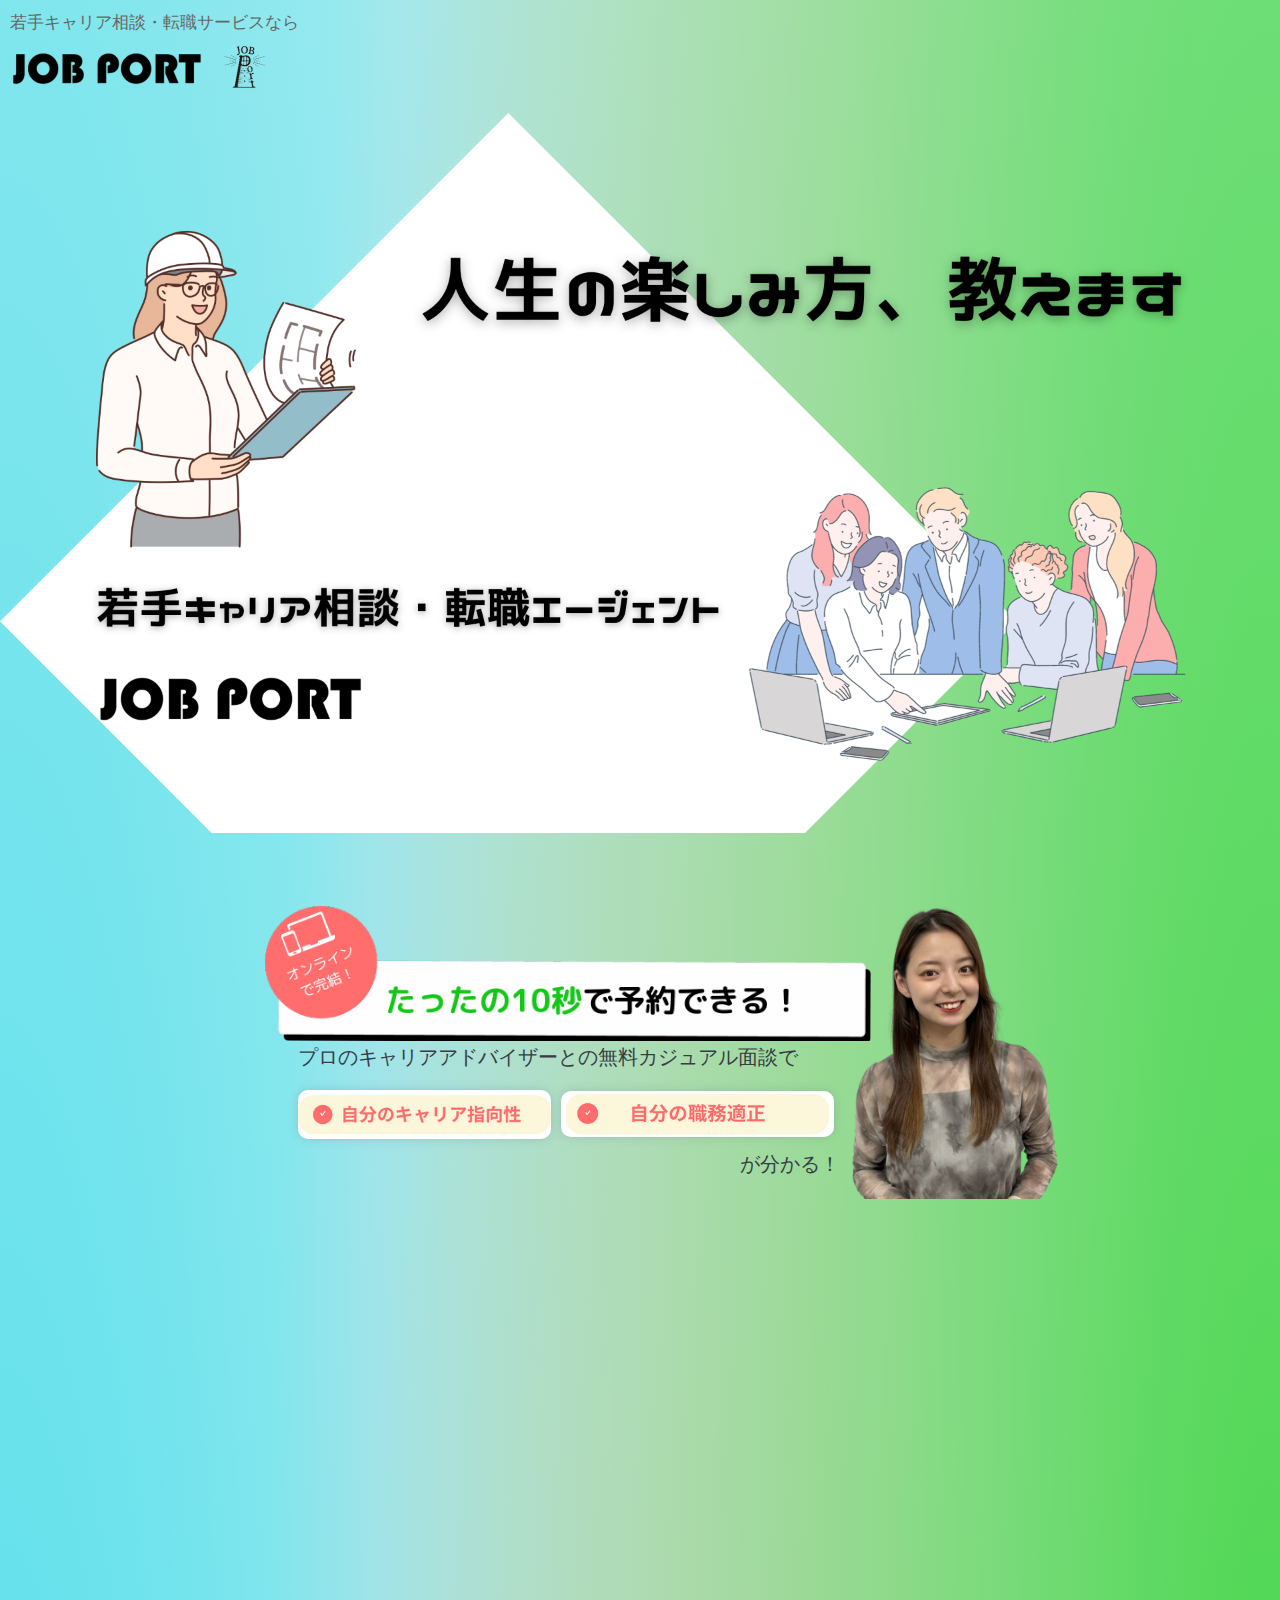
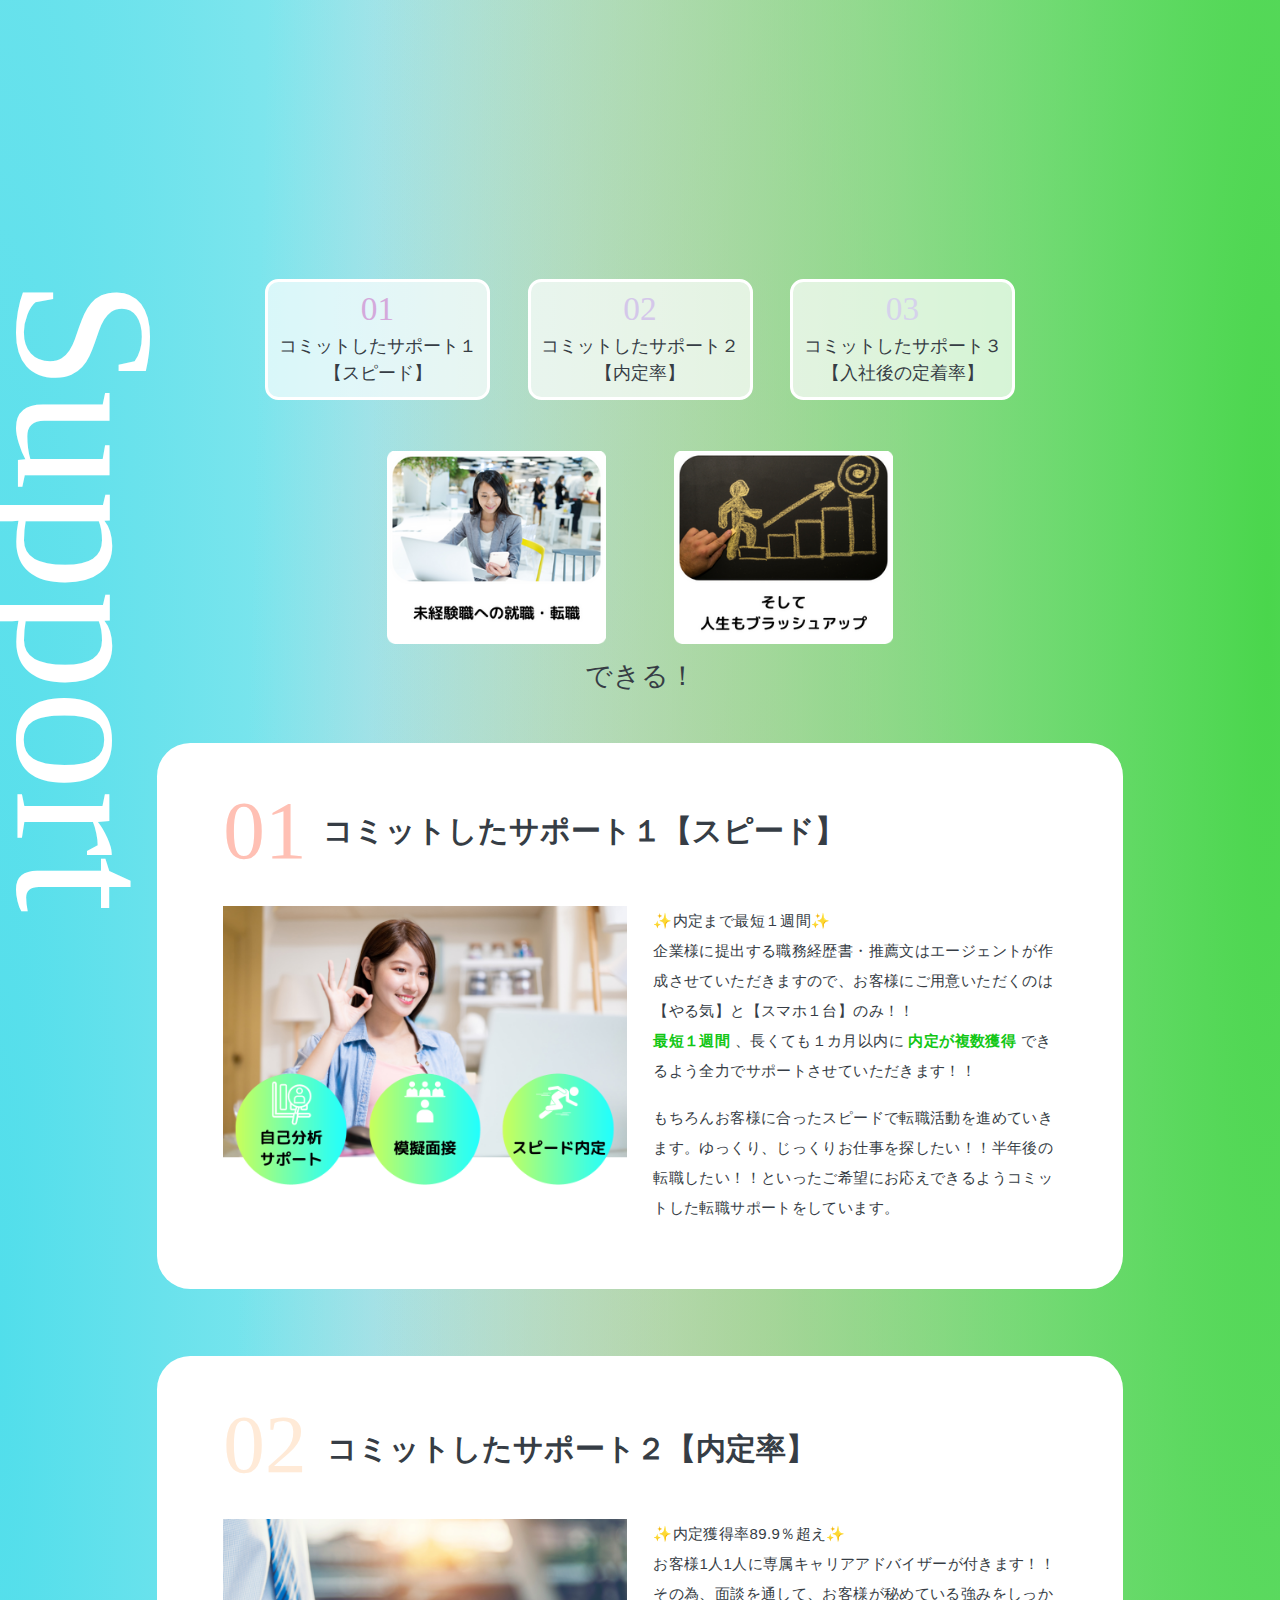
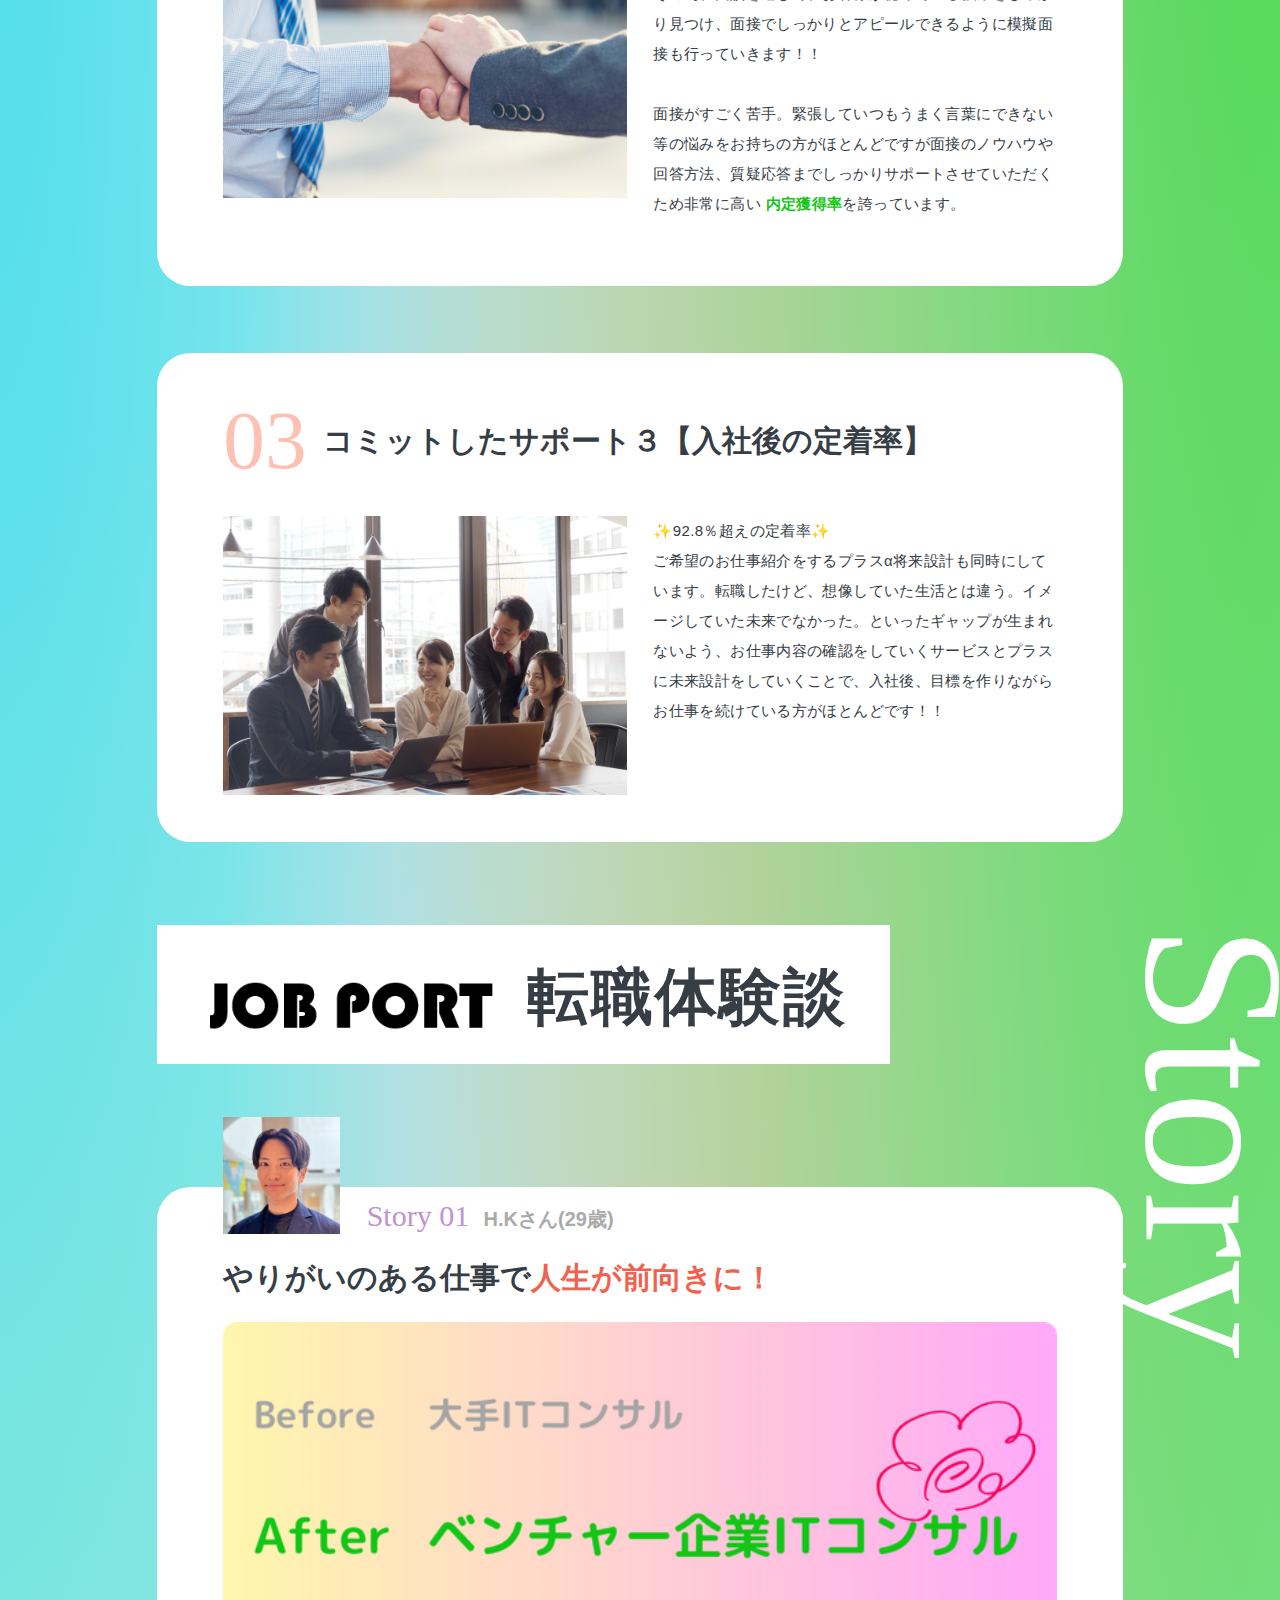
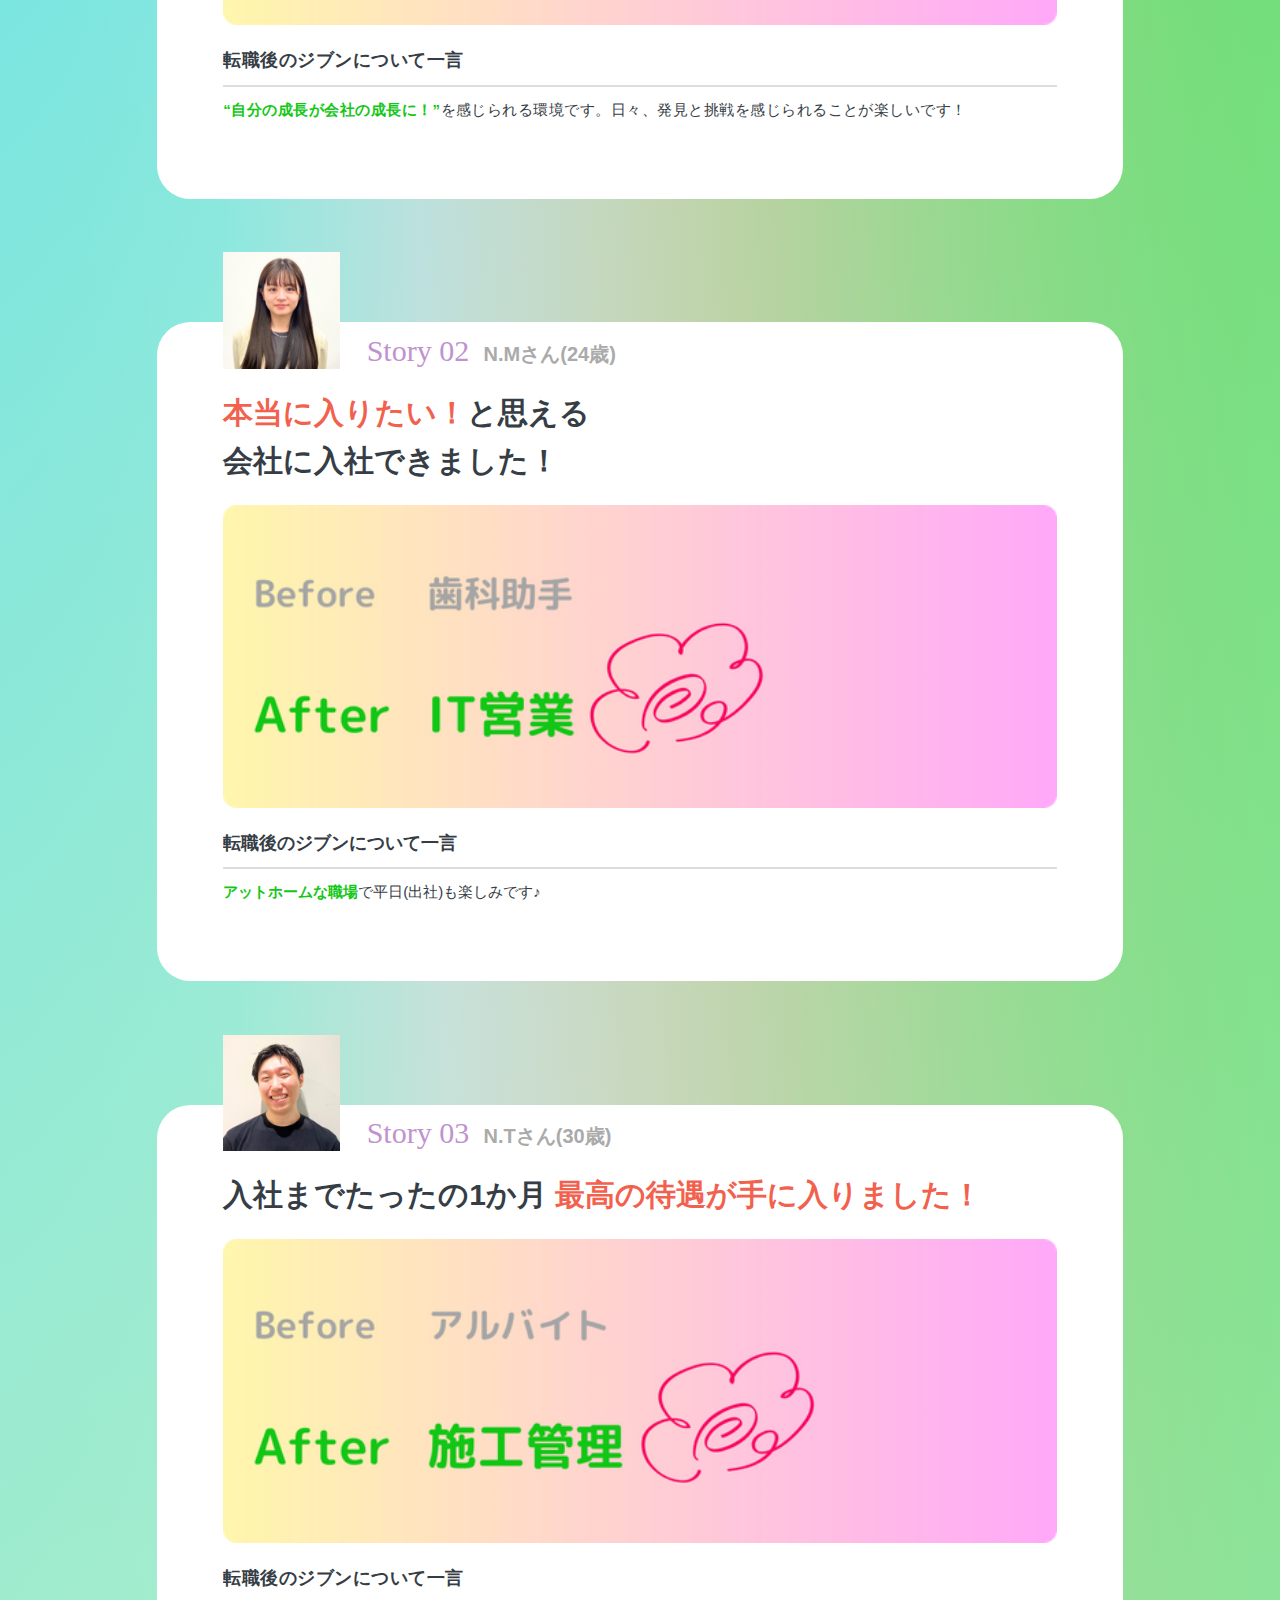
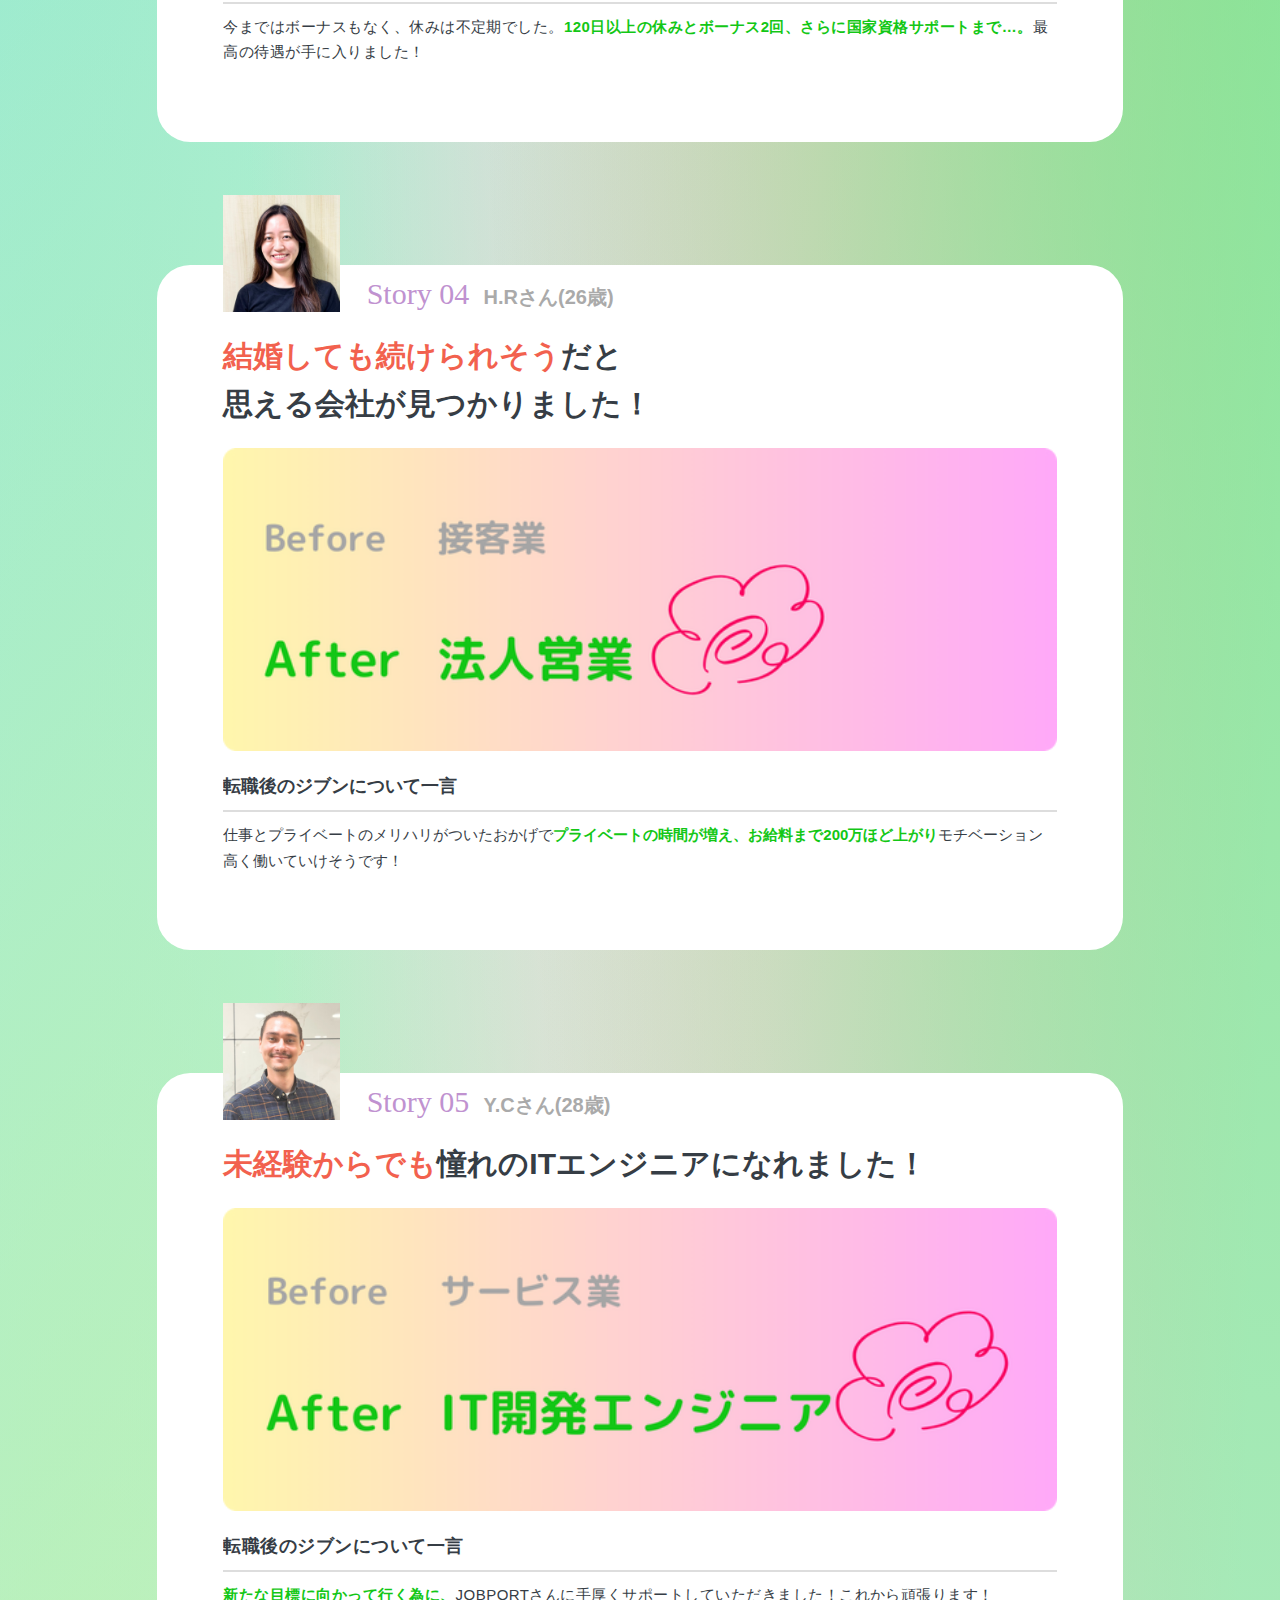
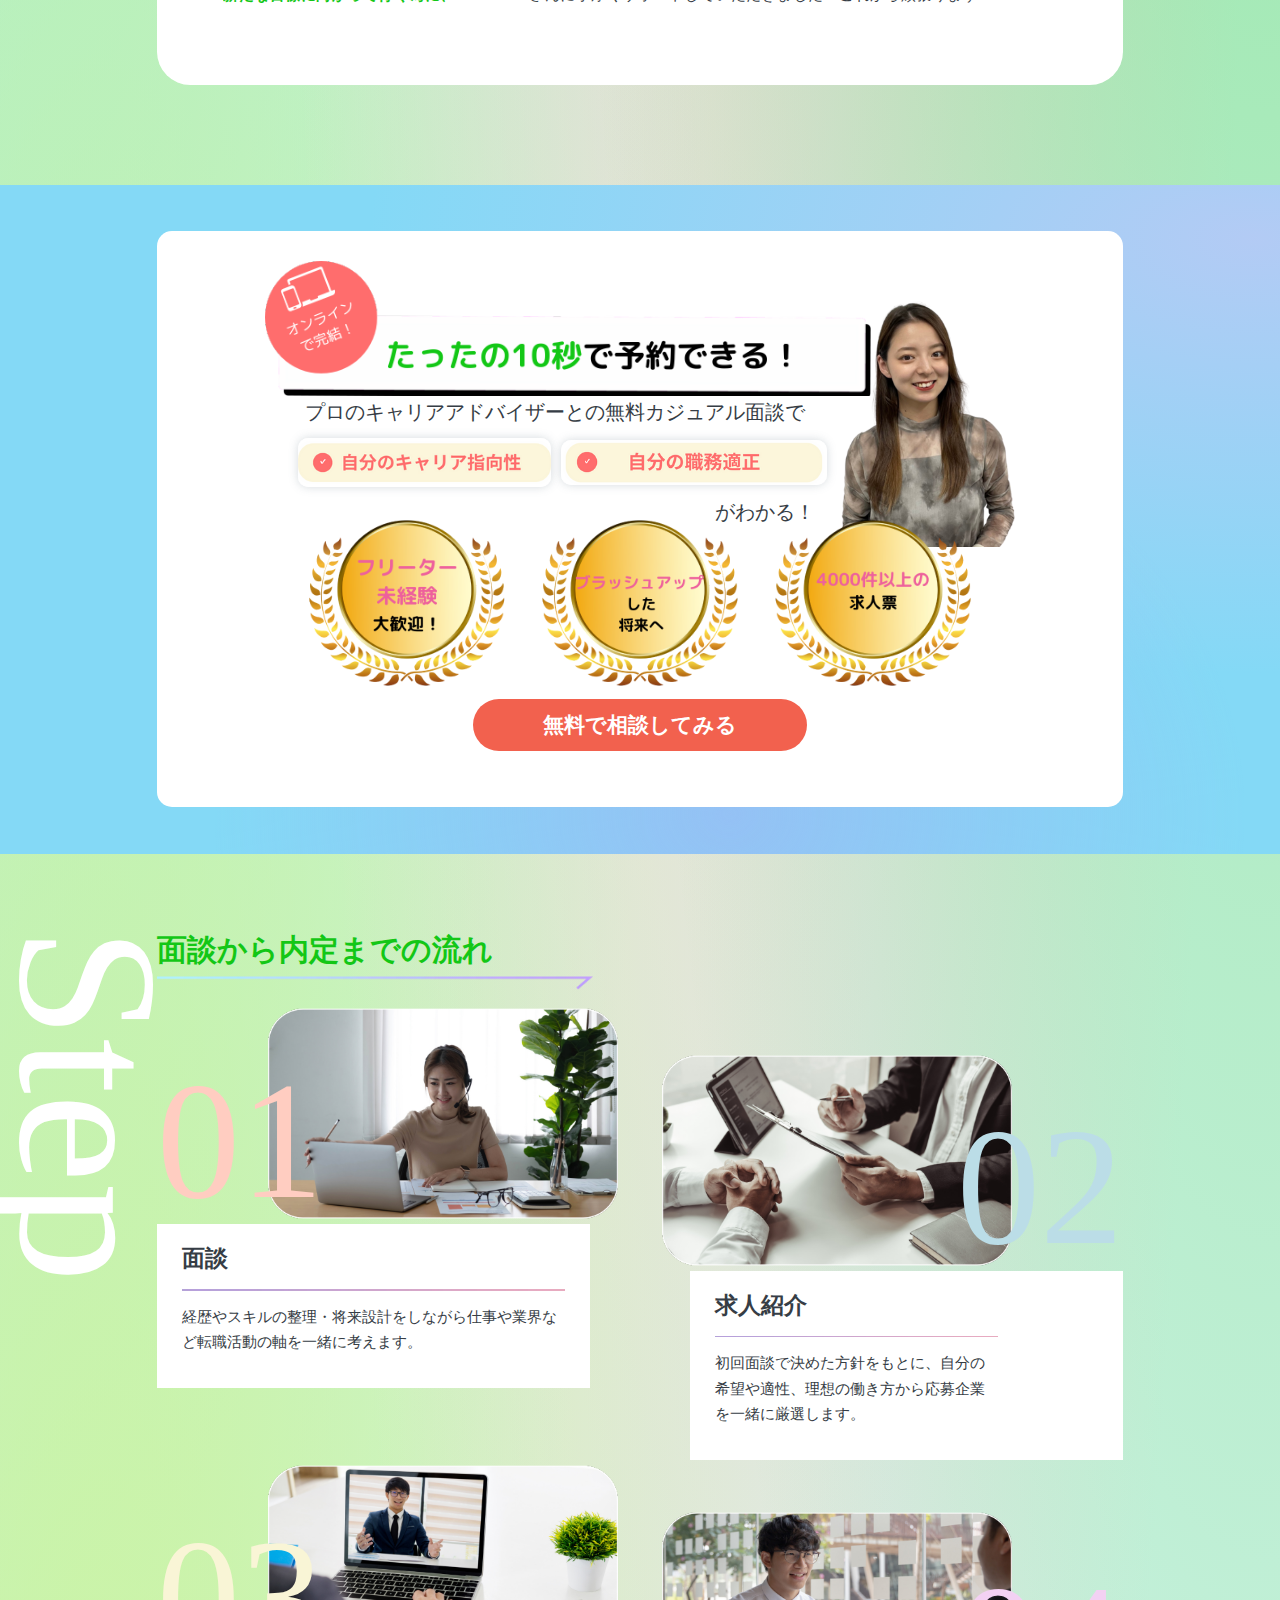
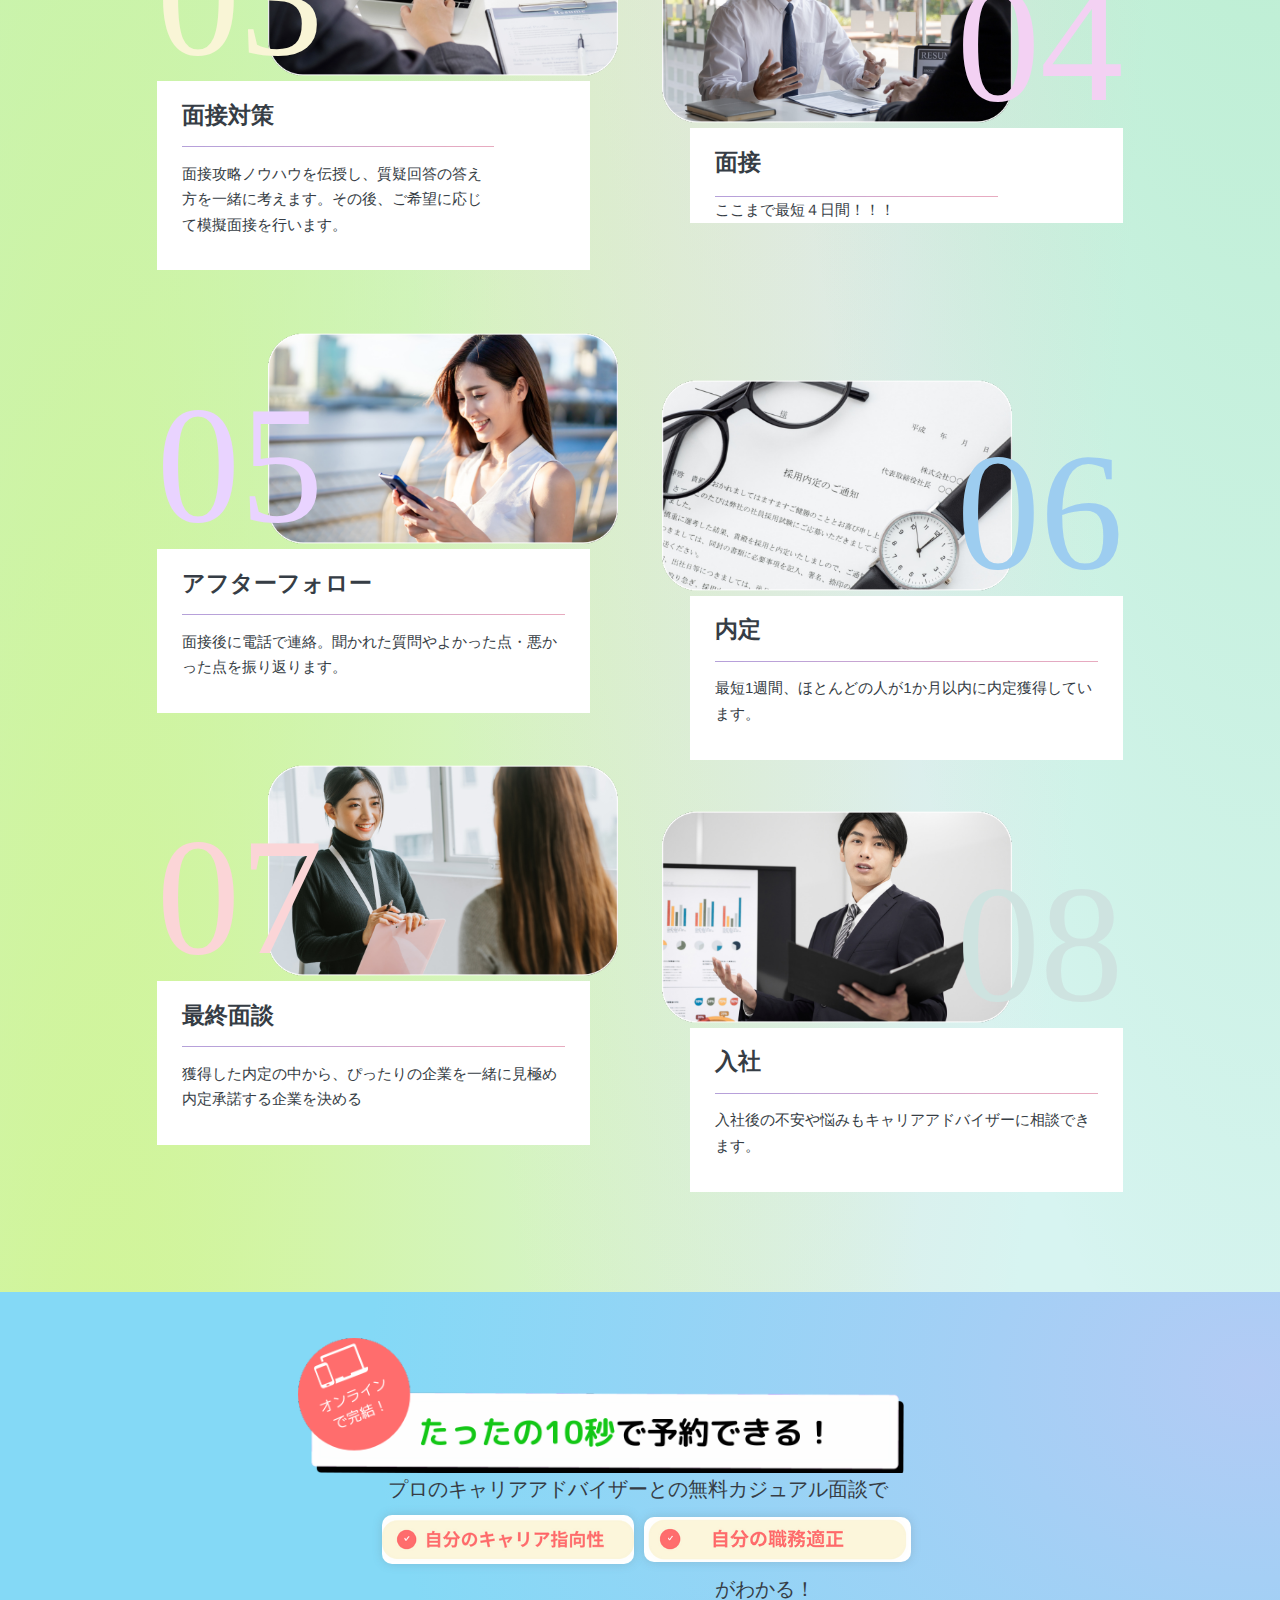
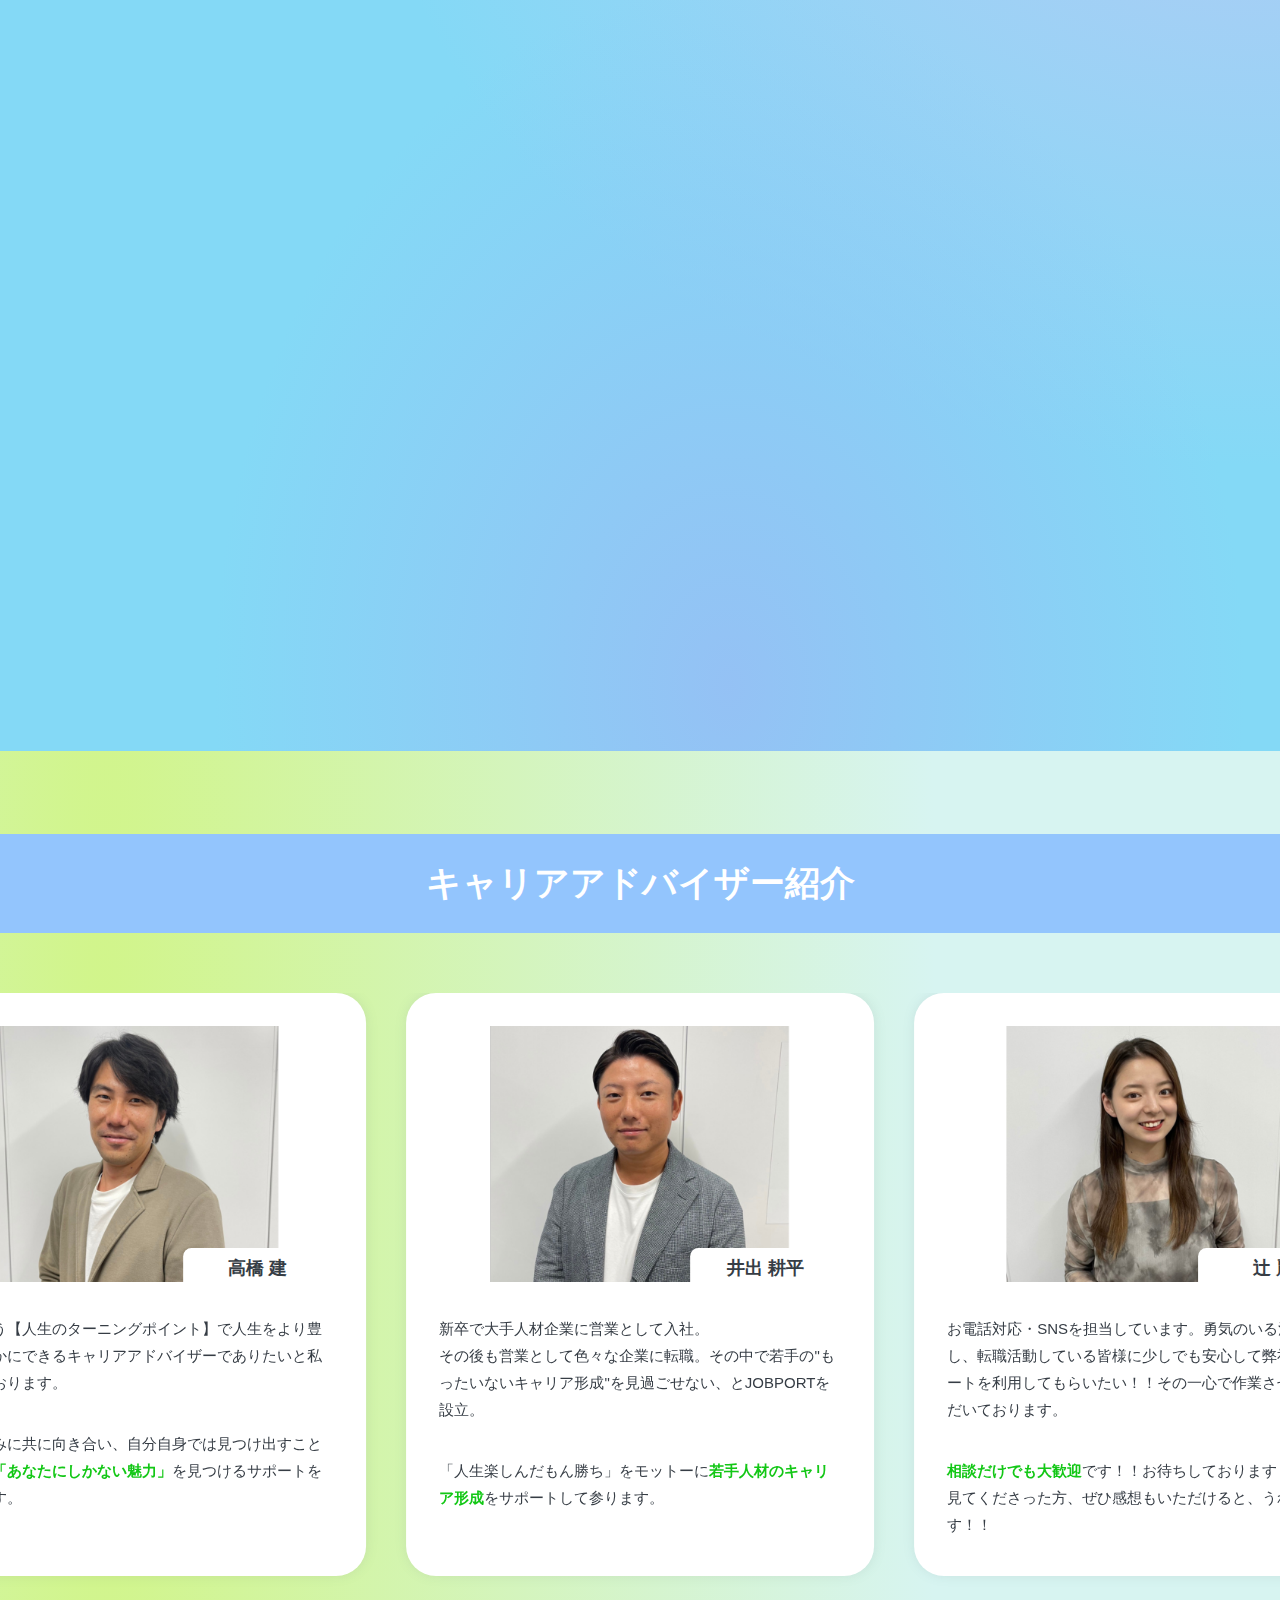
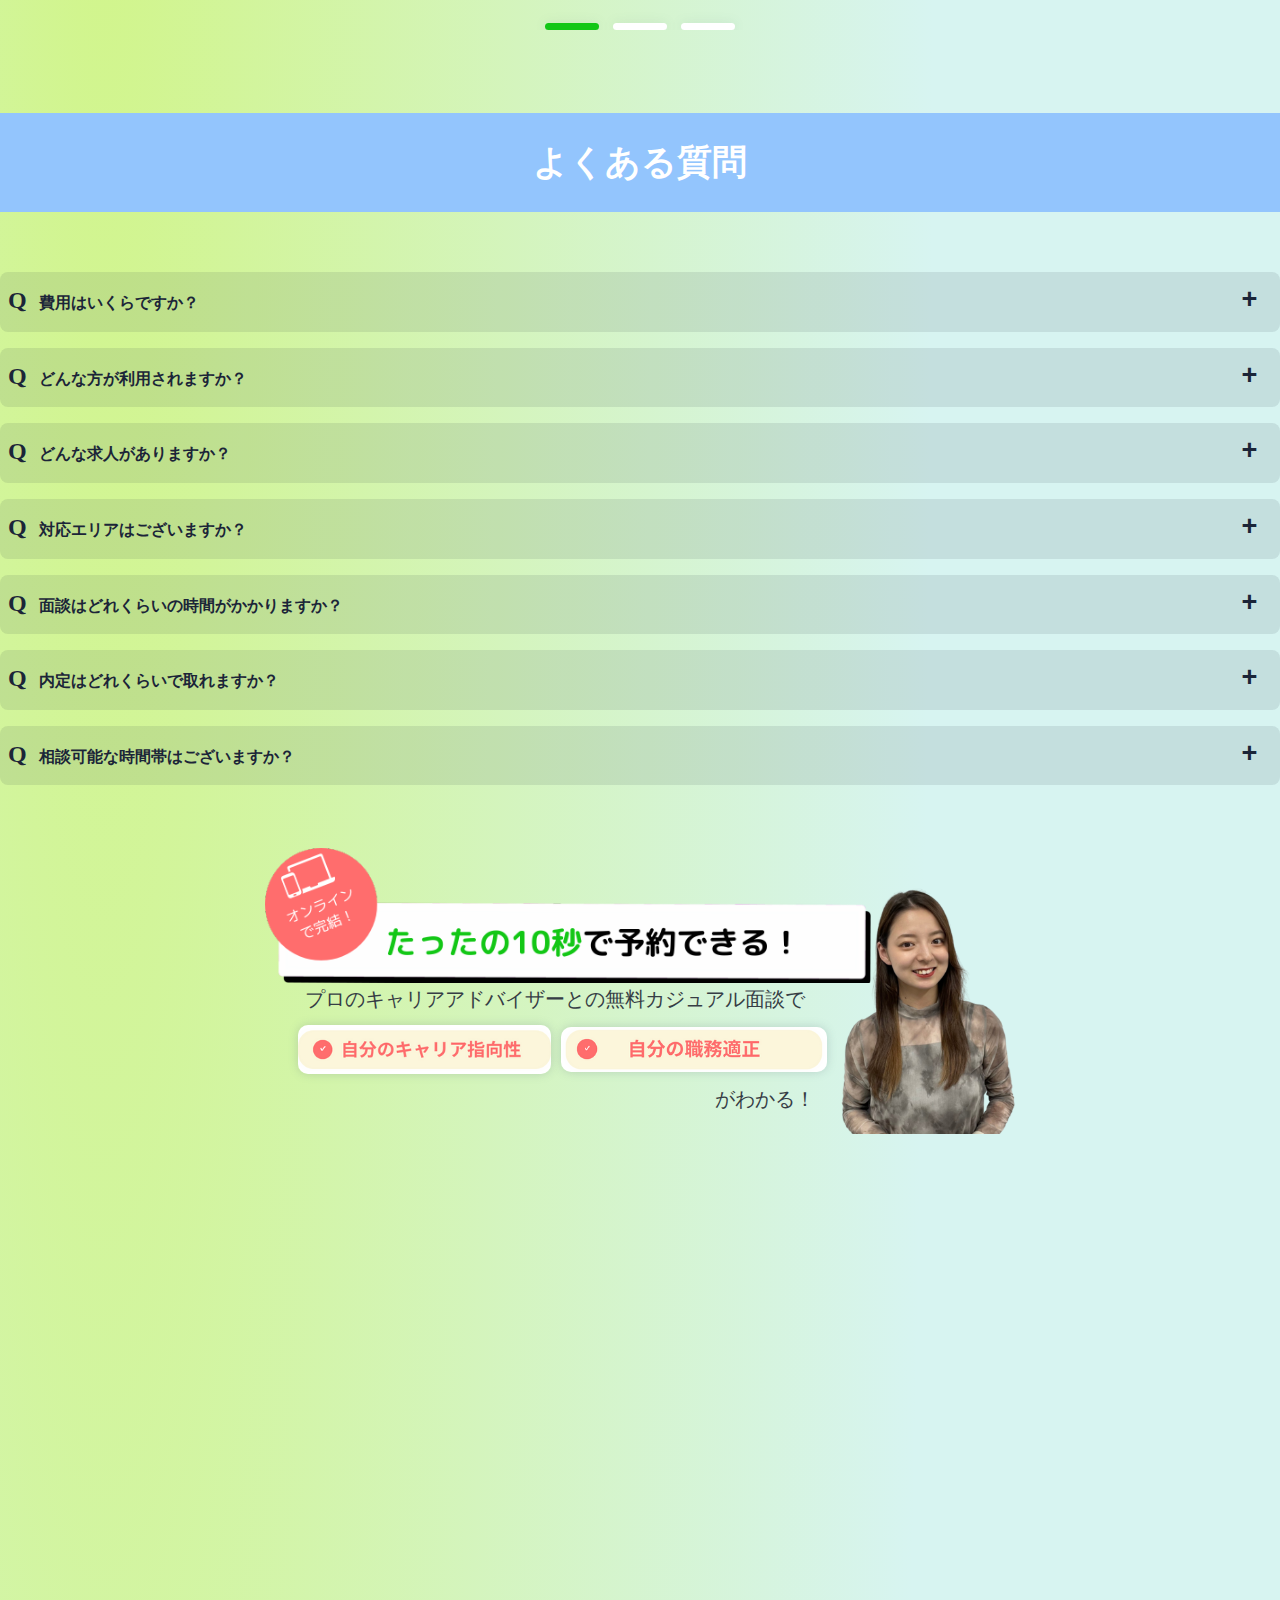
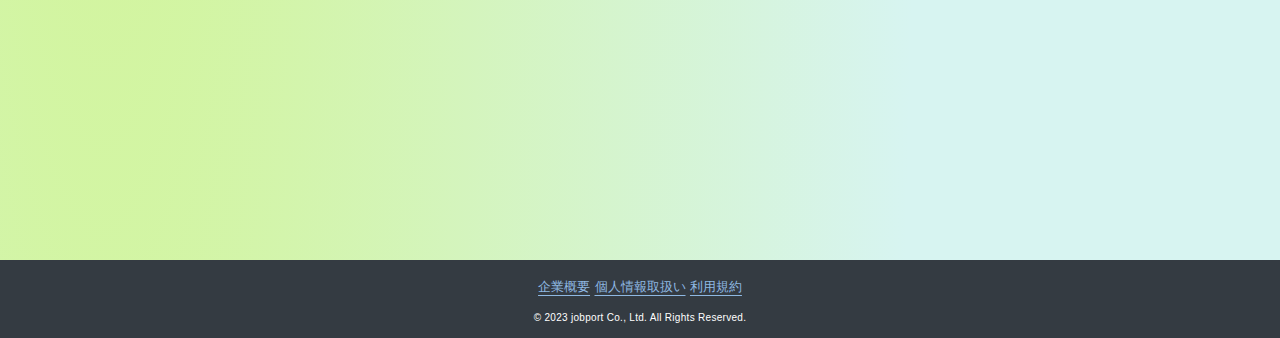
==== index.html @ f2996fb7 "hoge" ====
<!DOCTYPE html>
<html lang="ja" xmlns="http://www.w3.org/1999/xhtml" xml:lang="ja" dir="ltr" xmlns:og="http://ogp.me/ns#"
    xmlns:fb="http://www.facebook.com/2008/fbml" class="md:text-pc text-md">

<head>
    <meta http-equiv="Content-Type" content="text/html; charset=UTF-8">
    <link media="all" href="./jp-content/css/styles.css" rel="stylesheet">
    <title>若手キャリア相談・転職サービスなら、JOB PORT</title>
    <meta name="keywords" content="就職,転職,20代,第二新卒,既卒,フリーター,ニート,JOBPORT">
    <meta name="description" content="かんたん5ステップで予約完了。プロのキャリアアドバイザーによるオンライン完結の無料カジュアル面談で、自分のなりたい姿・ぴったりな仕事や業界がわかる！">
    <!-- OGP -->
    <meta property="og:title" content="若手キャリア相談・転職サービス、JOBPORT">
    <meta property="og:type" content="website">
    <meta property="og:url" content="https://jobport.co.jp/career-up_lp/">
    <meta property="og:site_name" content="JOBPORT">
    <meta property="og:description"
        content="JOB PORTは、若手のキャリア相談・転職サポートのプロ集団。キャリアアドバイザーによる完全オンラインの無料面談で、ぴったりな職種や業界がわかる！">
    <meta property="og:image" content="https://estateporter.heteml.net/jobport.co.jp/career-up_lp/jp-content/img/ogp.png">
    <meta property="og:locale" content="ja_JP">
    <!-- OGP -->
    <meta name="twitter:card" content="summary_large_image">
    <meta name="viewport" content="width=device-width, initial-scale=1.0">
    <meta name="format-detection" content="telephone=no">
    <link rel="icon" href="https://jobport.co.jp/wp-content/uploads/2023/10/cropped-JP-logo-favicon.png">
    <link rel="preconnect" href="https://fonts.gstatic.com/" crossorigin="">
    <script defer="" src="./jp-content/lib/swiper-bundle.min.js"></script>
    <script charset="utf-8" src="./jp-content/js/identify_7dd78.js"></script>
</head>

<body class="text-[16px] relative mainbg">
    <header>
        <div class="inner">
            <p class="shoulder-title">若手キャリア相談・転職サービスなら</p>
            <h1>
                <img src="./jp-content/img/jobport_logo_text.png" width="400" height="60" alt="JOBPORTロゴ">
            </h1>
        </div>
    </header>
    
    <section class="relative z-10" id="js-top01">
        <div class="w-full relative">
            <picture>
                <source srcset="./jp-content/img/ogp.png"
                    media="(min-width:768px)"> <img src="./jp-content/img/ogp.png" alt="イメージ画像" class="w-full">
            </picture>
        </div>
    </section>
    <section class="relative overflow-hidden" id="js-top02">
        <div class="relative w-o-614 md:w-o-950 mx-auto pt-o-52 md:pt-o-92 md:hidden">
            <p class="whitespace-nowrap text-20 scale-[0.8] origin-left"></p>
            <p class="whitespace-nowrap text-20 scale-[0.8] origin-left"></p>
        </div>
        <div class="relative md:w-o-950 mx-auto pt-o-52 md:pt-o-88 hidden md:block">
            <p class="whitespace-nowrap text-20 scale-[0.6] origin-left"></p>
        </div>
        <picture class="md:w-o-900 md:mx-auto block">
            <source srcset="./jp-content/img/jp_balloon.png"
                media="(min-width:768px)"> <img src="./jp-content/img/jp_balloon.png" alt="オンラインで完結 たったの10秒で予約できる！"
                class="w-o-675 md:w-o-727 mx-auto mb-o-16 md:ml-0 md:mb-0">
        </picture>
        <div class="w-o-614 md:w-o-900 mx-auto relative pb-o-24">
            <div class="text-28 md:text-24 mb-o-20 leading-o-16 md:w-o-820 md:mx-auto">
                <p> プロのキャリアアドバイザーとの<br class="md:hidden">無料カジュアル面談で</p>
            </div>
            <div class="md:flex md:items-center md:gap-o-12 md:w-o-820 md:mx-auto"> <img
                    src="./jp-content/img/cta_copy01.png" alt="自分のキャリア指向性"
                    class="w-o-350 md:w-o-303 cta_copy_shadow rounded-[0.12rem] mb-o-12"> <img
                    src="./jp-content/img/cta_copy02.png" alt="自分の職務適性"
                    class="w-o-401 md:w-o-328 cta_copy_shadow rounded-[0.12rem] mb-o-12"></div>
            <p class="text-28 md:text-24 md:w-o-480 md:mx-auto md:text-right"> が分かる！</p>
            <picture>
                <source srcset="./jp-content/img/popping_out.png" media="(min-width:768px)"> <img src="./jp-content/img/popping_out.png"
                    alt="辻" class="absolute -right-o-52 w-o-250 bottom-0">
            </picture>
        </div>

        <!-- 問い合わせフォームをiframeで表示1 -->
        <iframe class="iframe" width="380px" height="670px" src="https://contact-form-gmail-sepia.vercel.app/" allowfullscreen scrolling="no"></iframe>
       
    </section>
    <section class="relative mb-o-100" id="support">
        <h2
            class="text-130 md:text-[2.4rem] text-white font-BarlowCondensed font-medium [writing-mode:vertical-rl] leading-none absolute -left-[0.14rem] md:-left-o-18">
            Support</h2>
        <div class="w-o-608 mx-auto md:w-o-900 mb-o-56">
            <ul class="relative flex justify-between w-o-568 md:w-initial ml-auto mb-o-56">
                <li>
                    <dl
                        class="bg-white bg-opacity-70 border-white border-[0.04rem] w-o-163 md:w-o-270 rounded-[0.32rem] py-o-4 md:py-o-12 md:border-[0.04rem] md:rounded-[0.16rem]">
                        <dt class="font-BarlowCondensed text-40 text-[#d4a9db] text-center leading-none mb-o-8"> 01</dt>
                        <dd class="text-22 font-medium text-center">
                            <p>コミットしたサポート１</p>
                            <p>【スピード】<br class="md:hidden"></p>
                        </dd>
                    </dl>
                </li>
                <li>
                    <dl
                        class="bg-white bg-opacity-70 border-white border-[0.04rem] w-o-163 md:w-o-270 rounded-[0.32rem] py-o-4 md:py-o-12 md:border-[0.04rem] md:rounded-[0.16rem]">
                        <dt class="font-BarlowCondensed text-40 text-[#d4c7ea] text-center leading-none mb-o-8"> 02</dt>
                        <dd class="text-22 font-medium text-center">
                            <p>コミットしたサポート２</p>
                            <p>【内定率】<br class="md:hidden"></p>
                        </dd>
                    </dl>
                </li>
                <li>
                    <dl
                        class="bg-white bg-opacity-70 border-white border-[0.04rem] w-o-163 md:w-o-270 rounded-[0.32rem] py-o-4 md:py-o-12 md:border-[0.04rem] md:rounded-[0.16rem]">
                        <dt class="font-BarlowCondensed text-40 text-[#d5d2eb] text-center leading-none mb-o-8"> 03</dt>
                        <dd class="text-22 font-medium text-center">
                            <p>コミットしたサポート３<br class="md:hidden"></p>
                            <p>【入社後の定着率】</p>
                        </dd>
                    </dl>
                </li>
            </ul>
            <div
                class="flex w-o-568 ml-auto md:mr-auto justify-end items-center mb-o-24 md:mb-o-8 md:justify-between md:w-o-620">
                <img src="./jp-content/img/mikeiken.png" alt="" class="w-o-263" style="margin: 5px;"> <span class="text-33"></span>
                <img src="./jp-content/img/jinsei.png" alt="" class="w-o-263" style="margin: 5px;">
            </div>
            <p class="text-center text-38 md:text-32">できる！</p>
        </div>
        <ul>
            <li class="mb-o-80 last:mb-0">
                <dl
                    class="bg-white w-o-733 md:w-o-1160 ml-auto md:mr-auto py-o-56 rounded-l-o-40 md:mb-o-64 md:rounded-r-o-40 pl-o-40 pr-o-80 md:pl-o-80">
                    <dt>
                        <div class="flex items-center justify-between md:justify-start mx-auto mb-o-40 gap-o-20">
                            <p class="text-[1.64rem] md:text-100 font-BarlowCondensed text-[#ffc0b4] leading-none"> 01
                            </p>
                            <div class="text-50 md:text-36 font-black leading-o-14">
                                <p>コミットしたサポート１<br class="md:hidden">【スピード】</p>
                            </div>
                        </div>
                    </dt>
                    <dd class="md:flex md:items-start md:gap-o-32">
                        <picture class="md:w-1/2">
                            <source
                                srcset="./jp-content/img/commit_01.png"
                                media="(min-width:768px)"> <img src="./jp-content/img/commit_01.png"
                                alt="イメージ画像" class="w-full">
                        </picture>
                        <div class="md:w-1/2">
                            <div
                                class="text-24 md:text-18 leading-o-18 md:leading-o-20 py-o-32 md:py-0 tracking-[0.025em] md:mb-o-24">
                                <p class="mb-o-20">✨内定まで最短１週間✨<br>
                                    <span class="text-[#13C716] font-bold">
                                    </span>企業様に提出する職務経歴書・推薦文はエージェントが作成させていただきますので、お客様にご用意いただくのは【やる気】と【スマホ１台】のみ！！<br>
                                    <span class="text-[#13C716] font-bold">最短１週間
                                    </span>、長くても１カ月以内に
                                    <span class="text-[#13C716] font-bold">内定が複数獲得
                                    </span>できるよう全力でサポートさせていただきます！！
                                </p>
                                <p>
                                    <span>もちろんお客様に合ったスピードで転職活動を進めていきます。ゆっくり、じっくりお仕事を探したい！！半年後の転職したい！！といったご希望にお応えできるようコミットした転職サポートをしています。</span>
                                </p>
                                <p>
                                    <span class="text-15 scale-[0.6]"></span>
                                </p>
                            </div>
                        </div>
                    </dd>
                </dl>
            </li>
            <li class="mb-o-80 last:mb-0">
                <dl
                    class="bg-white w-o-733 md:w-o-1160 mr-auto md:ml-auto py-o-56 rounded-r-o-40 md:rounded-l-o-40 pl-o-40 pr-o-80 md:pl-o-80">
                    <dt>
                        <div class="flex items-center mx-auto mb-o-40 gap-o-24">
                            <p class="text-[1.64rem] md:text-100 font-BarlowCondensed text-[#ffead7] leading-none"> 02
                            </p>
                            <div class="text-50 md:text-36 font-black leading-o-14 pt-o-12">
                                <p>コミットしたサポート２<br class="md:hidden">【内定率】</p>
                            </div>
                        </div>
                    </dt>
                    <dd class="md:flex md:items-start md:gap-o-32">
                        <picture class="md:w-1/2">
                            <source
                                srcset="./jp-content/img/commit_02.png"
                                media="(min-width:768px)"> <img src="./jp-content/img/commit_02.png"
                                alt="イメージ画像" class="w-full">
                        </picture>
                        <div class="md:w-1/2">
                            <div
                                class="text-24 md:text-18 leading-o-18 md:leading-o-20 py-o-32 md:py-0 tracking-[0.025em] md:mb-o-24">
                                <p class="">✨内定獲得率89.9％超え✨<br>
                                    お客様1人1人に専属キャリアアドバイザーが付きます！！<br>その為、面談を通して、お客様が秘めている強みをしっかり見つけ、面接でしっかりとアピールできるように模擬面接も行っていきます！！
                                    <span class="text-[#13C716] font-bold"></span>
                                </p><br>
                                <p>
                                    <span>面接がすごく苦手。緊張していつもうまく言葉にできない等の悩みをお持ちの方がほとんどですが面接のノウハウや回答方法、質疑応答までしっかりサポートさせていただくため非常に高い</span>
                                    <span
                                        class="text-[#13C716] font-bold">内定獲得率</span>を誇っています。
                                </p>
                                <p><span class="text-15 scale-[0.4]"></span></p>
                            </div>
                        </div>
                    </dd>
                </dl>
            </li>
            <li class="mb-o-80 last:mb-0">
                <dl
                    class="bg-white w-o-733 md:w-o-1160 ml-auto md:mr-auto py-o-56 rounded-l-o-40 md:mb-o-64 md:rounded-r-o-40 pl-o-40 pr-o-80 md:pl-o-80">
                    <dt>
                        <div class="flex items-center justify-between md:justify-start mx-auto mb-o-40 gap-o-20">
                            <p class="text-[1.64rem] md:text-100 font-BarlowCondensed text-[#ffc0b4] leading-none"> 03
                            </p>
                            <div class="text-50 md:text-36 font-black leading-o-14">
                                <p>コミットしたサポート３<br class="md:hidden">【入社後の定着率】</p>
                            </div>
                        </div>
                    </dt>
                    <dd class="md:flex md:items-start md:gap-o-32">
                        <picture class="md:w-1/2">
                            <source
                                srcset="./jp-content/img/commit_03.png"
                                media="(min-width:768px)"> <img src="./jp-content/img/commit_03.png"
                                alt="イメージ画像" class="w-full">
                        </picture>
                        <div class="md:w-1/2">
                            <div
                                class="text-24 md:text-18 leading-o-18 md:leading-o-20 py-o-32 md:py-0 tracking-[0.025em] md:mb-o-24">
                                <p class="mb-o-20">✨92.8％超えの定着率✨<br>
                                    ご希望のお仕事紹介をするプラスα将来設計も同時にしています。転職したけど、想像していた生活とは違う。イメージしていた未来でなかった。といったギャップが生まれないよう、お仕事内容の確認をしていくサービスとプラスに未来設計をしていくことで、入社後、目標を作りながらお仕事を続けている方がほとんどです！！
                                    <span class="text-[#13C716] font-bold"><br></span>
                                </p>
                                <p></p>
                            </div>
                        </div>
                    </dd>
                </dl>
            </li>
        </ul>
    </section>
    <section class="relative overflow-hidden pb-o-120">
        <h2
            class="text-130 md:text-[2.40rem] text-white font-BarlowCondensed font-medium [writing-mode:vertical-rl] leading-none absolute -right-[0.22rem] md:-right-o-41">
            Story</h2>
        <div class="md:w-o-1160 mx-auto mb-o-148">
            <div
                class="bg-white w-o-490 md:w-o-880 md:flex md:items-center px-o-40 pb-o-16 pt-o-32 gap-o-16 md:gap-0 md:justify-between md:px-o-52">
                <img src="./jp-content/img/JP_logo_text.png" alt="" class="w-o-334 md:w-o-357">
                <p class="font-black text-74 tracking-o-30 md:mb-o-8">転職体験談</p>
            </div>
        </div>
        <ul>
            <li class="mb-o-148 last:mb-0 bg-white w-o-733 md:w-o-1160 rounded-r-o-40 md:rounded-l-o-40 md:mx-auto">
                <dl class="mr-auto md:ml-auto py-o-56 pr-o-40 pl-o-80 md:px-0 md:w-o-1000">
                    <dt class="">
                        <div class="flex items-end gap-o-32 mb-o-24 -mt-o-140">
                            <picture>
                                <source srcset="./jp-content/img/case_HK.png" media="(min-width:768px)"> <img
                                    src="./jp-content/img/case_HK.png" alt="" class="w-o-200 md:w-o-140">
                            </picture>
                            <div>
                                <p
                                    class="text-48 font-BarlowCondensed text-[#c092d0] leading-none md:inline-block md:text-36">
                                    Story 01</p>
                                <p class="text-[#aaaaaa] font-bold md:inline-block text-32 md:text-24 md:ml-o-12">
                                    H.Kさん(29歳)</p>
                            </div>
                        </div>
                        <p class="font-black text-44 md:text-36 leading-o-16 mb-o-44 md:mb-o-24"> やりがいのある仕事で<br
                                class="md:hidden"><span class="text-[#f2614e]">人生が前向きに！</span></p>
                        <picture>
                            <source
                                srcset="./jp-content/img/story_before-after_01.png"
                                media="(min-width:768px)"> <img src="./jp-content/img/story_before-after_01.png" alt=""
                                class="w-full mb-o-24">
                        </picture>
                    </dt>
                    <dd>
                        <ul class="leading-o-16 overflow-hidden tracking-o-30">
                            <li class="mb-o-36">
                                <dl>
                                    <dt
                                        class="text-30 md:text-22 font-black border-b-[#dddddd] border-b-[0.03rem] pb-o-12 whitespace-nowrap">
                                        転職後のジブンについて一言</dt>
                                    <dd class="text-24 md:text-18 leading-o-17 pt-o-12">
                                        <p><span
                                                class="text-[#13C716] font-bold">“自分の成長が会社の成長に！”</span>を感じられる環境です。日々、発見と挑戦を感じられることが楽しいです！
                                        </p>
                                    </dd>
                                </dl>
                            </li>
                        </ul>
                    </dd>
                </dl>
            </li>
            <li
                class="mb-o-148 last:mb-0 w-o-733 md:w-o-1160 md:mx-auto bg-white rounded-l-o-40 md:rounded-r-o-40 ml-auto">
                <dl class="ml-auto md:mr-auto py-o-56 pl-o-40 pr-o-80 md:px-0 md:w-o-1000 md:mx-auto">
                    <dt class="">
                        <div class="flex items-end gap-o-32 mb-o-24 -mt-o-140">
                            <picture>
                                <source
                                    srcset="./jp-content/img/case_NM.png"
                                    media="(min-width:768px)"> <img src="./jp-content/img/case_NM.png" alt=""
                                    class="w-o-200 md:w-o-140">
                            </picture>
                            <div>
                                <p
                                    class="text-48 font-BarlowCondensed text-[#c092d0] leading-none md:inline-block md:text-36">
                                    Story 02</p>
                                <p class="text-[#aaaaaa] font-bold md:inline-block text-32 md:text-24 md:ml-o-12">
                                    N.Mさん(24歳)</p>
                            </div>
                        </div>
                        <p class="font-black text-44 md:text-36 leading-o-16 mb-o-44 md:mb-o-24"> <span
                                class="text-[#f2614e]">本当に入りたい！</span>と思える<br>会社に入社できました！</p>
                        <picture>
                            <source
                                srcset="./jp-content/img/story_before-after_02.png"
                                media="(min-width:768px)"> <img src="./jp-content/img/story_before-after_02.png" alt=""
                                class="w-full mb-o-24">
                        </picture>
                    </dt>
                    <dd>
                        <ul class="leading-o-16 overflow-hidden">
                            <li class="mb-o-36">
                                <dl>
                                    <dt
                                        class="text-30 md:text-22 font-black border-b-[#dddddd] border-b-[0.03rem] pb-o-12 whitespace-nowrap">
                                        転職後のジブンについて一言</dt>
                                    <dd class="text-24 md:text-18 leading-o-17 pt-o-12">
                                        <p> <span
                                                class="text-[#13C716] font-bold">アットホームな職場</span>で平日(出社)も楽しみです♪
                                        </p>
                                    </dd>
                                </dl>
                            </li>
                        </ul>
                    </dd>
                </dl>
            </li>
            <li class="mb-o-148 last:mb-0 bg-white w-o-733 md:w-o-1160 rounded-r-o-40 md:rounded-l-o-40 md:mx-auto">
                <dl class="mr-auto md:ml-auto py-o-56 pr-o-40 pl-o-80 md:px-0 md:w-o-1000">
                    <dt class="">
                        <div class="flex items-end gap-o-32 mb-o-24 -mt-o-140">
                            <picture>
                                <source
                                    srcset="./jp-content/img/case_NT.png"
                                    media="(min-width:768px)"> <img src="./jp-content/img/case_NT.png" alt=""
                                    class="w-o-200 md:w-o-140">
                            </picture>
                            <div>
                                <p
                                    class="text-48 font-BarlowCondensed text-[#c092d0] leading-none md:inline-block md:text-36">
                                    Story 03</p>
                                <p class="text-[#aaaaaa] font-bold md:inline-block text-32 md:text-24 md:ml-o-12">
                                    N.Tさん(30歳)</p>
                            </div>
                        </div>
                        <p class="font-black text-44 md:text-36 leading-o-16 mb-o-44 md:mb-o-24"> 入社までたったの1か月 <br
                                class="md:hidden"><span class="text-[#f2614e]">最高の待遇が手に入りました！</span></p>
                        <picture>
                            <source
                                srcset="./jp-content/img/story_before-after_03.png"
                                media="(min-width:768px)"> <img src="./jp-content/img/story_before-after_03.png" alt=""
                                class="w-full mb-o-24">
                        </picture>
                    </dt>
                    <dd>
                        <ul class="leading-o-16 overflow-hidden tracking-o-30">
                            <li class="mb-o-36 tracking-o-30">
                                <dl>
                                    <dt
                                        class="text-30 md:text-22 font-black border-b-[#dddddd] border-b-[0.03rem] pb-o-12 whitespace-nowrap">
                                        転職後のジブンについて一言</dt>
                                    <dd class="text-24 md:text-18 leading-o-17 pt-o-12">
                                        <p> 今まではボーナスもなく、休みは不定期でした。<span
                                                class="text-[#13C716] font-bold">120日以上の休みとボーナス2回、さらに国家資格サポートまで…。</span>最高の待遇が手に入りました！<span
                                                class="text-[#13C716] font-bold"></span></p>
                                    </dd>
                                </dl>
                            </li>
                        </ul>
                    </dd>
                </dl>
            </li>
            <li
                class="mb-o-148 last:mb-0 w-o-733 md:w-o-1160 md:mx-auto bg-white rounded-l-o-40 md:rounded-r-o-40 ml-auto">
                <dl class="ml-auto md:mr-auto py-o-56 pl-o-40 pr-o-80 md:px-0 md:w-o-1000 md:mx-auto">
                    <dt class="">
                        <div class="flex items-end gap-o-32 mb-o-24 -mt-o-140">
                            <picture>
                                <source
                                    srcset="./jp-content/img/case_Hirade.png"
                                    media="(min-width:768px)"> <img src="./jp-content/img/case_Hirade.png" alt=""
                                    class="w-o-200 md:w-o-140">
                            </picture>
                            <div>
                                <p
                                    class="text-48 font-BarlowCondensed text-[#c092d0] leading-none md:inline-block md:text-36">
                                    Story 04</p>
                                <p class="text-[#aaaaaa] font-bold md:inline-block text-32 md:text-24 md:ml-o-12">
                                    H.Rさん(26歳)</p>
                            </div>
                        </div>
                        <p class="font-black text-44 md:text-36 leading-o-16 mb-o-44 md:mb-o-24"> <span
                                class="text-[#f2614e]">結婚しても続けられそう</span>だと<br>思える会社が見つかりました！</p>
                        <picture>
                            <source
                                srcset="./jp-content/img/story_before-after_04.png"
                                media="(min-width:768px)"> <img src="./jp-content/img/story_before-after_04.png" alt=""
                                class="w-full mb-o-24">
                        </picture>
                    </dt>
                    <dd>
                        <ul class="leading-o-16 overflow-hidden">
                            <li class="mb-o-36">
                                <dl>
                                    <dt
                                        class="text-30 md:text-22 font-black border-b-[#dddddd] border-b-[0.03rem] pb-o-12 whitespace-nowrap">
                                        転職後のジブンについて一言</dt>
                                    <dd class="text-24 md:text-18 leading-o-17 pt-o-12">
                                        <p> 仕事とプライベートのメリハリがついたおかげで<span
                                                class="text-[#13C716] font-bold">プライベートの時間が増え、お給料まで200万ほど上がり</span>モチベーション高く働いていけそうです！
                                        </p>
                                    </dd>
                                </dl>
                            </li>
                        </ul>
                    </dd>
                </dl>
            </li>
            <li class="mb-o-148 last:mb-0 bg-white w-o-733 md:w-o-1160 rounded-r-o-40 md:rounded-l-o-40 md:mx-auto">
                <dl class="mr-auto md:ml-auto py-o-56 pr-o-40 pl-o-80 md:px-0 md:w-o-1000">
                    <dt class="">
                        <div class="flex items-end gap-o-32 mb-o-24 -mt-o-140">
                            <picture>
                                <source
                                    srcset="./jp-content/img/case_Chris.png"
                                    media="(min-width:768px)"> <img src="./jp-content/img/case_Chris.png" alt=""
                                    class="w-o-200 md:w-o-140">
                            </picture>
                            <div>
                                <p
                                    class="text-48 font-BarlowCondensed text-[#c092d0] leading-none md:inline-block md:text-36">
                                    Story 05</p>
                                <p class="text-[#aaaaaa] font-bold md:inline-block text-32 md:text-24 md:ml-o-12">
                                    Y.Cさん(28歳)</p>
                            </div>
                        </div>
                        <p class="font-black text-44 md:text-36 leading-o-16 mb-o-44 md:mb-o-24"> <span
                                class="text-[#f2614e]">未経験からでも</span>憧れの<br class="md:hidden">ITエンジニアになれました！</p>
                        <picture>
                            <source
                                srcset="./jp-content/img/story_before-after_05.png"
                                media="(min-width:768px)"> <img src="./jp-content/img/story_before-after_05.png" alt=""
                                class="w-full mb-o-24">
                        </picture>
                    </dt>
                    <dd>
                        <ul class="leading-o-16 overflow-hidden tracking-o-30">
                            <li class="mb-o-36 tracking-o-30">
                                <dl>
                                    <dt
                                        class="text-30 md:text-22 font-black border-b-[#dddddd] border-b-[0.03rem] pb-o-12 whitespace-nowrap">
                                        転職後のジブンについて一言</dt>
                                    <dd class="text-24 md:text-18 leading-o-17 pt-o-12">
                                        <p><span
                                                class="font-bold text-[#13C716]">新たな目標に向かって行く為に、</span>JOBPORTさんに手厚くサポートしていただきました！これから頑張ります！
                                        </p>
                                    </dd>
                                </dl>
                            </li>
                        </ul>
                    </dd>
                </dl>
            </li>
        </ul>
    </section>
    <section class="ctaBg relative py-o-56">
        <div class="bg-white relative w-o-688 md:w-o-1160 mx-auto rounded-[0.18rem] py-o-20 pb-o-32 md:py-o-36">
            <picture class="md:w-o-900 md:mx-auto block">
                <source srcset="./jp-content/img/jp_balloon.png"
                    media="(min-width:768px)"> <img src="./jp-content/img/jp_balloon.png"
                    alt="オンラインで完結 たったの10秒で予約できる！" class="w-o-675 md:w-o-727 mx-auto mb-o-16 md:ml-0 md:mb-0">
            </picture>
            <div class="w-o-614 md:w-o-900 mx-auto relative pb-o-24">
                <div class="text-28 md:text-24 mb-o-20 leading-o-16 md:w-o-820 md:mx-auto md:pl-o-8 md:mb-o-12">
                    <p> プロのキャリアアドバイザーとの<br class="md:hidden">無料カジュアル面談で</p>
                </div>
                <div class="md:flex md:items-center md:gap-o-12 md:w-o-820 md:mx-auto"> <img
                    src="./jp-content/img/cta_copy01.png" alt="自分のキャリア指向性"
                    class="w-o-350 md:w-o-303 cta_copy_shadow rounded-[0.12rem] mb-o-12"> <img
                    src="./jp-content/img/cta_copy02.png" alt="自分の職務適性"
                        class="w-o-401 md:w-o-320 cta_copy_shadow rounded-[0.12rem] mb-o-12 md:mb-o-6"></div>
                <p class="text-28 md:text-24 md:w-o-420 md:mx-auto md:text-right"> がわかる！</p>
                <picture>
                    <source srcset="./jp-content/img/popping_out.png" media="(min-width:768px)"> <img
                        src="./jp-content/img/popping_out.png" alt="辻" class="absolute right-0 w-o-210 bottom-0">
                </picture>
            </div>
            <picture class="">
                <source srcset="./jp-content/img/fv_medals_jp.png" media="(min-width:768px)"> <img
                    src="./jp-content/img/fv_medals_jp.png" alt="イメージ画像"
                    class="w-o-685 mx-auto md:w-o-1017 -mt-o-40 md:-mt-o-48 relative z-10">
            </picture> <a href="https://jobport.co.jp/career-up_lp/#cv"
                class="text-28 md:text-25 font-bold text-center block bg-[#f2614e] py-o-16 md:py-o-12 text-white rounded-[0.48rem] w-o-530 md:w-o-400 mx-auto relative cta_btn_arrow mb-o-32">無料で相談してみる</a>
        </div>
    </section>
    <section class="pt-o-88 pb-o-120" id="step">
        <h2
            class="text-130 md:text-[2.4rem] text-white font-BarlowCondensed [writing-mode:vertical-rl] leading-none absolute -left-[0.14rem] font-medium">
            Step</h2>
        <div class="w-o-528 md:w-o-1160 mx-auto mb-o-16">
            <h2 class="text-40 md:text-36 font-black text-[#13C716] md:w-o-1160 mb-o-4 whitespace-nowrap"> 面談から内定までの流れ
            </h2> <img src="./jp-content/img/flow_line.webp" alt="タイトルの下線" class="w-full md:w-o-524">
        </div>
        <ul class="md:flex md:w-o-1160 md:mx-auto md:justify-between md:flex-wrap">
            <li class="md:w-o-554 mb-o-48 last:mb-0 md:mb-0">
                <div class="relative">
                    <div class="w-o-608 mx-auto relative md:w-full"> <img src="./jp-content/img/step1.png" alt=""
                            class="w-o-495 md:w-o-420 md:ml-auto">
                        <p
                            class="font-BarlowCondensed text-[2.4rem] md:text-[2rem] text-[#ffc1b4] md:text-[#ffcdc1] font-medium absolute right-0 top-0 md:right-auto md:left-0 md:top-auto md:bottom-0 md:leading-none">
                            01</p>
                    </div>
                    <div class="w-o-688 mx-auto md:w-full">
                        <div class="bg-white w-o-608 md:w-o-520 ml-auto pt-o-20 pb-o-40 md:mr-auto md:ml-0">
                            <div class="w-o-530 md:w-o-460 mx-auto">
                                <p class="text-36 md:text-28 font-black">面談</p> <img
                                    src="./jp-content/img/flow_box_line.webp" alt="" class="w-full my-o-16">
                                <p class="text-24 md:text-18 leading-o-17">
                                    経歴やスキルの整理・将来設計をしながら仕事や業界など転職活動の軸を一緒に考えます。
                                </p>
                            </div>
                        </div>
                    </div>
                </div>
            </li>
            <li class="md:w-o-554 mb-o-48 last:mb-0 md:mb-0 md:mt-o-56">
                <div class="relative">
                    <div class="w-o-608 mx-auto relative md:w-full"> <img src="./jp-content/img/step2.png" alt=""
                            class="w-o-495 md:w-o-420 ml-auto md:ml-0">
                        <p
                            class="font-BarlowCondensed text-[2.4rem] md:text-[2rem] text-[#ffead7] md:text-[#bbdde7] font-medium absolute right-auto top-0 md:right-0 md:top-auto md:bottom-0 md:leading-none">
                            02</p>
                    </div>
                    <div class="w-o-688 mx-auto md:w-full relative">
                        <div class="bg-white w-o-608 md:w-o-520 mr-auto pt-o-20 pb-o-40 md:ml-auto md:mr-0">
                            <div class="w-o-520 md:w-o-460 mx-auto">
                                <div class="w-o-450 md:w-o-340">
                                    <p class="text-36 md:text-28 font-black"> 求人紹介<br class="md:hidden"><br
                                            class="hidden md:block"></p> <img src="./jp-content/img/flow_box_line.webp"
                                        alt="" class="w-full my-o-16">
                                    <p class="text-24 md:text-18 leading-o-17">
                                        初回面談で決めた方針をもとに、自分の希望や適性、理想の働き方から応募企業を一緒に厳選します。
                                    </p>
                                </div>
                            </div>
                    </div>
                </div>
            </li>
            <li class="md:w-o-554 mb-o-48 last:mb-0 md:mb-0">
                <div class="relative">
                    <div class="w-o-608 mx-auto relative md:w-full"> <img src="./jp-content/img/step3.png" alt=""
                            class="w-o-495 md:w-o-420 md:ml-auto">
                        <p
                            class="font-BarlowCondensed text-[2.4rem] md:text-[2rem] text-[#f3d1d3] md:text-[#f9f5d6] font-medium absolute right-0 top-0 md:right-auto md:left-0 md:top-auto md:bottom-0 md:leading-none">
                            03</p>
                    </div>
                    <div class="w-o-688 mx-auto md:w-full">
                        <div class="bg-white w-o-608 md:w-o-520 ml-auto pt-o-20 pb-o-40 md:mr-auto md:ml-0">
                            <div class="w-o-530 md:w-o-460 mx-auto">
                                <div class="w-o-375">
                                    <p class="text-36 md:text-28 font-black">面接対策</p> <img
                                        src="./jp-content/img/flow_box_line.webp" alt="" class="w-full my-o-16">
                                    <p class="text-24 md:text-18 leading-o-17">
                                        面接攻略ノウハウを伝授し、質疑回答の答え方を一緒に考えます。その後、ご希望に応じて模擬面接を行います。
                                    </p>
                                </div>
                            </div>
                    </div>
                </div>
            </li>
            <li class="md:w-o-554 mb-o-48 last:mb-0 md:mb-0 md:mt-o-56">
                <div class="relative">
                    <div class="w-o-608 mx-auto relative md:w-full"> <img src="./jp-content/img/step4.png" alt=""
                            class="w-o-495 md:w-o-420 ml-auto md:ml-0">
                        <p
                            class="font-BarlowCondensed text-[2.4rem] md:text-[2rem] text-[#f3d1f3] md:text-[#f3d1f3] font-medium absolute right-auto top-0 md:right-0 md:top-auto md:bottom-0 md:leading-none">
                            04</p>
                    </div>
                    <div class="w-o-688 mx-auto md:w-full relative md:h-o-240">
                        <div class="bg-white w-o-608 md:w-o-520 mr-auto pt-o-20 md:ml-auto md:mr-0">
                            <div class="w-o-520 md:w-o-460 mx-auto">
                                <div class="w-o-450 md:w-o-340">
                                    <p class="text-36 md:text-28 font-black">面接</p> <img
                                        src="./jp-content/img/flow_box_line.webp" alt="" class="w-full mt-o-20">
                                    <p class="text-24 md:text-18 leading-o-17">
                                        ここまで最短４日間！！！
                                    </p>
                                </div>
                            </div>
                        </div>
                    </div>
                </div>
            </li>
            <li class="md:w-o-554 mb-o-48 last:mb-0 md:mb-0">
                <div class="relative">
                    <div class="w-o-608 mx-auto relative md:w-full"> <img src="./jp-content/img/step5.png" alt=""
                            class="w-o-495 md:w-o-420 md:ml-auto">
                        <p
                            class="font-BarlowCondensed text-[2.4rem] md:text-[2rem] text-[#e9d3ff] md:text-[#e9d3ff] font-medium absolute right-0 top-0 md:right-auto md:left-0 md:top-auto md:bottom-0 md:leading-none">
                            05</p>
                    </div>
                    <div class="w-o-688 mx-auto md:w-full">
                        <div class="bg-white w-o-608 md:w-o-520 ml-auto pt-o-20 pb-o-40 md:mr-auto md:ml-0">
                            <div class="w-o-530 md:w-o-460 mx-auto">
                                <p class="text-36 md:text-28 font-black">アフターフォロー</p> <img
                                    src="./jp-content/img/flow_box_line.webp" alt="" class="w-full my-o-16">
                                <p class="text-24 md:text-18 leading-o-17"> 面接後に電話で連絡。聞かれた質問やよかった点・悪かった点を振り返ります。</p>
                            </div>
                        </div>
                    </div>
                </div>
            </li>
            <li class="md:w-o-554 mb-o-48 last:mb-0 md:mb-0 md:mt-o-56">
                <div class="relative">
                    <div class="w-o-608 mx-auto relative md:w-full"> <img src="./jp-content/img/step6.png" alt=""
                            class="w-o-495 md:w-o-420 ml-auto md:ml-0">
                        <p
                            class="font-BarlowCondensed text-[2.4rem] md:text-[2rem] text-[#fbd4b1] md:text-[#9dcdf0] font-medium absolute right-auto top-0 md:right-0 md:top-auto md:bottom-0 md:leading-none">
                            06</p>
                    </div>
                    <div class="w-o-688 mx-auto md:w-full relative">
                        <div class="bg-white w-o-608 md:w-o-520 mr-auto pt-o-20 pb-o-40 md:ml-auto md:mr-0">
                            <div class="w-o-520 md:w-o-460 mx-auto">
                                <p class="text-36 md:text-28 font-black">内定</p> <img
                                    src="./jp-content/img/flow_box_line.webp" alt="" class="w-full my-o-16">
                                <p class="text-24 md:text-18 leading-o-17"> 最短1週間、ほとんどの人が1か月以内に内定獲得しています。</p>
                            </div>
                        </div>
                    </div>
                </div>
            </li>
            <li class="md:w-o-554 mb-o-48 last:mb-0 md:mb-0">
                <div class="relative">
                    <div class="w-o-608 mx-auto relative md:w-full"> <img src="./jp-content/img/step7.png" alt=""
                            class="w-o-495 md:w-o-420 md:ml-auto">
                        <p
                            class="font-BarlowCondensed text-[2.4rem] md:text-[2rem] text-[#fff0f1] md:text-[#fbd5d7] font-medium absolute right-0 top-0 md:right-auto md:left-0 md:top-auto md:bottom-0 md:leading-none">
                            07</p>
                    </div>
                    <div class="w-o-688 mx-auto md:w-full">
                        <div class="bg-white w-o-608 md:w-o-520 ml-auto pt-o-20 pb-o-40 md:mr-auto md:ml-0">
                            <div class="w-o-530 md:w-o-460 mx-auto">
                                <p class="text-36 md:text-28 font-black">最終面談</p> <img
                                    src="./jp-content/img/flow_box_line.webp" alt="" class="w-full my-o-16">
                                <p class="text-24 md:text-18 leading-o-17"> 獲得した内定の中から、ぴったりの企業を一緒に見極め内定承諾する企業を決める
                                </p>
                            </div>
                        </div>
                    </div>
                </div>
            </li>
            <li class="md:w-o-554 mb-o-48 last:mb-0 md:mb-0 md:mt-o-56">
                <div class="relative">
                    <div class="w-o-608 mx-auto relative md:w-full"> <img src="./jp-content/img/step8.png" alt=""
                            class="w-o-495 md:w-o-420 ml-auto md:ml-0">
                        <p
                            class="font-BarlowCondensed text-[2.4rem] md:text-[2rem] text-[#fcd1e0] md:text-[#cee3e0] font-medium absolute right-auto top-0 md:right-0 md:top-auto md:bottom-0 md:leading-none">
                            08</p>
                    </div>
                    <div class="w-o-688 mx-auto md:w-full relative">
                        <div class="bg-white w-o-608 md:w-o-520 mr-auto pt-o-20 pb-o-40 md:ml-auto md:mr-0">
                            <div class="w-o-520 md:w-o-460 mx-auto">
                                <p class="text-36 md:text-28 font-black">入社</p> <img
                                    src="./jp-content/img/flow_box_line.webp" alt="" class="w-full my-o-16">
                                <p class="text-24 md:text-18 leading-o-17"> 入社後の不安や悩みもキャリアアドバイザーに相談できます。</p>
                            </div>
                        </div>
                    </div>
                </div>
            </li>
        </ul>
    </section>
    <section class="relative overflow-hidden ctaBg py-o-56">
        <picture class="md:w-o-820 md:mx-auto block">
            <source srcset="./jp-content/img/jp_balloon.png"
                media="(min-width:768px)"> <img src="./jp-content/img/jp_balloon.png" alt="オンラインで完結 たったの10秒で予約できる！"
                class="w-o-675 md:w-o-727 mx-auto mb-o-16 md:ml-0 md:mb-0">
        </picture>
        <div class="w-o-614 md:w-o-900 mx-auto relative pb-o-24">
            <div class="text-28 md:text-24 mb-o-20 leading-o-16 md:w-o-620 md:mx-auto md:pl-o-8 md:mb-o-12">
                <p> プロのキャリアアドバイザーとの<br class="md:hidden">無料カジュアル面談で</p>
            </div>
            <div class="md:flex md:items-center md:gap-o-12 md:w-o-620 md:mx-auto"> <img
                src="./jp-content/img/cta_copy01.png" alt="自分のキャリア指向性"
                class="w-o-350 md:w-o-303 cta_copy_shadow rounded-[0.12rem] mb-o-12"> <img
                src="./jp-content/img/cta_copy02.png" alt="自分の職務適性"
                    class="w-o-401 md:w-o-320 cta_copy_shadow rounded-[0.12rem] mb-o-12 md:mb-o-6"></div>
            <p class="text-28 md:text-24 md:w-o-420 md:mx-auto md:text-right"> がわかる！</p>
        </div>
        
        <!-- 問い合わせフォームをiframeで表示2 -->
        <iframe class="iframe" width="380px" height="670px" src="https://contact-form-gmail-sepia.vercel.app/" allowfullscreen scrolling="no"></iframe>

    </section>
    <section class="py-o-100">
        <h2 class="text-50 md:text-42 font-bold text-center bg-blue-300 text-white py-o-28 mb-o-72"> キャリアアドバイザー紹介</h2>
        <div class="swiper swiper-initialized swiper-horizontal swiper-pointer-events swiper-backface-hidden">
            <div class="swiper-wrapper" id="swiper-wrapper-1993fe10c968e4a86" aria-live="polite"
                style="transition-duration: 0ms; transform: translate3d(-1551px, 0px, 0px);">
                <div class="swiper-slide swiper-slide-duplicate swiper-slide-duplicate-active" role="group"
                    aria-label="1 / 3" style="width: 665px; margin-right: 40px;" data-swiper-slide-index="0">
                    <div class="bg-white p-o-40 rounded-[0.36rem] cursor-pointer slider_shadow h-o-880 md:h-o-700">
                        <div class="relative mb-o-40"> <img src="./jp-content/img/introduction_ide.png" alt=""
                                class="rounded-[0.32rem] w-full">
                            <p
                                class="absolute right-0 bottom-0 text-28 md:text-22 font-bold bg-white w-o-180 text-center rounded-tl-[0.1rem] pt-o-8">
                                井出 耕平</p>
                        </div>
                        <div class="text-24 md:text-18 leading-o-18">
                            <p>新卒で大手人材企業に営業として入社。</p>
                            <p class="mb-o-40"> その後も営業として色々な企業に転職。その中で若手の"もったいないキャリア形成"を見過ごせない、とJOBPORTを設立。
                            </p>
                            <p> 「人生楽しんだもん勝ち」をモットーに<span
                                    class="text-[#13C716] font-bold">若手人材のキャリア形成</span>をサポートして参ります。</p>
                        </div>
                    </div>
                </div>
                <div class="swiper-slide swiper-slide-duplicate swiper-slide-duplicate-next" role="group"
                    aria-label="2 / 3" style="width: 665px; margin-right: 40px;" data-swiper-slide-index="1">
                    <div class="bg-white p-o-40 rounded-[0.36rem] cursor-pointer slider_shadow h-o-880 md:h-o-700">
                        <div class="relative mb-o-40"> <img src="./jp-content/img/introduction_03.png" alt=""
                                class="rounded-[0.32rem] w-full">
                            <p
                                class="absolute right-0 bottom-0 text-28 md:text-22 font-bold bg-white w-o-180 text-center rounded-tl-[0.1rem] pt-o-8">
                                辻 麗</p>
                        </div>
                        <div class="text-24 md:text-18 leading-o-18">
                            <p class="mb-o-40">お電話対応・SNSを担当しています。勇気のいる決断をし、転職活動している皆様に少しでも安心して弊社のサポートを利用してもらいたい！！その一心で作業させていただいております。
                            </p>
                            <p> <span
                                    class="text-[#13C716] font-bold">相談だけでも大歓迎</span>です！！お待ちしております！！動画見てくださった方、ぜひ感想もいただけると、うれしいです！！
                            </p>
                        </div>
                    </div>
                </div>
                <div class="swiper-slide swiper-slide-duplicate swiper-slide-prev" role="group" aria-label="3 / 3"
                    style="width: 665px; margin-right: 40px;" data-swiper-slide-index="2">
                    <div class="bg-white p-o-40 rounded-[0.36rem] cursor-pointer slider_shadow h-o-880 md:h-o-700">
                        <div class="relative mb-o-40"> <img src="./jp-content/img/introduction_02.png" alt=""
                                class="rounded-[0.32rem] w-full">
                            <p
                                class="absolute right-0 bottom-0 text-28 md:text-22 font-bold bg-white w-o-180 text-center rounded-tl-[0.1rem] pt-o-8">
                                高橋 建</p>
                        </div>
                        <div class="text-24 md:text-18 leading-o-18">
                            <p>転職という【人生のターニングポイント】で人生をより豊かで華やかにできるキャリアアドバイザーでありたいと私は考えております。</p>
                            <p class="mb-o-40"> </p>
                            <p>不安や悩みに共に向き合い、自分自身では見つけ出すことが難しい<span
                                    class="text-[#13C716] font-bold">「あなたにしかない魅力」</span>を見つけるサポートをいたします。</p>
                        </div>
                    </div>
                </div>
                <div class="swiper-slide swiper-slide-active" role="group" aria-label="1 / 3"
                    style="width: 665px; margin-right: 40px;" data-swiper-slide-index="0">
                    <div class="bg-white p-o-40 rounded-[0.36rem] cursor-pointer slider_shadow h-o-880 md:h-o-700">
                        <div class="relative mb-o-40"> <img src="./jp-content/img/introduction_ide.png" alt=""
                                class="rounded-[0.32rem] w-full">
                            <p
                                class="absolute right-0 bottom-0 text-28 md:text-22 font-bold bg-white w-o-180 text-center rounded-tl-[0.1rem] pt-o-8">
                                井出 耕平</p>
                        </div>
                        <div class="text-24 md:text-18 leading-o-18">
                            <p>新卒で大手人材企業に営業として入社。</p>
                            <p class="mb-o-40"> その後も営業として色々な企業に転職。その中で若手の"もったいないキャリア形成"を見過ごせない、とJOBPORTを設立。
                            </p>
                            <p> 「人生楽しんだもん勝ち」をモットーに<span
                                class="text-[#13C716] font-bold">若手人材のキャリア形成</span>をサポートして参ります。</p>
                        </div>
                    </div>
                </div>
                <div class="swiper-slide swiper-slide-next" role="group" aria-label="2 / 3"
                    style="width: 665px; margin-right: 40px;" data-swiper-slide-index="1">
                    <div class="bg-white p-o-40 rounded-[0.36rem] cursor-pointer slider_shadow h-o-880 md:h-o-700">
                        <div class="relative mb-o-40"> <img src="./jp-content/img/introduction_03.png" alt=""
                                class="rounded-[0.32rem] w-full">
                            <p
                                class="absolute right-0 bottom-0 text-28 md:text-22 font-bold bg-white w-o-180 text-center rounded-tl-[0.1rem] pt-o-8">
                                辻 麗</p>
                        </div>
                        <div class="text-24 md:text-18 leading-o-18">
                            <p class="mb-o-40">お電話対応・SNSを担当しています。勇気のいる決断をし、転職活動している皆様に少しでも安心して弊社のサポートを利用してもらいたい！！その一心で作業させていただいております。
                            </p>
                            <p> <span
                                    class="text-[#13C716] font-bold">相談だけでも大歓迎</span>です！！お待ちしております！！動画見てくださった方、ぜひ感想もいただけると、うれしいです！！
                            </p>
                        </div>
                    </div>
                </div>
                <div class="swiper-slide swiper-slide-duplicate-prev" role="group" aria-label="3 / 3"
                    style="width: 665px; margin-right: 40px;" data-swiper-slide-index="2">
                    <div class="bg-white p-o-40 rounded-[0.36rem] cursor-pointer slider_shadow h-o-880 md:h-o-700">
                        <div class="relative mb-o-40"> <img src="./jp-content/img/introduction_02.png" alt=""
                                class="rounded-[0.32rem] w-full">
                            <p
                                class="absolute right-0 bottom-0 text-28 md:text-22 font-bold bg-white w-o-180 text-center rounded-tl-[0.1rem] pt-o-8">
                                高橋 建</p>
                        </div>
                        <div class="text-24 md:text-18 leading-o-18">
                            <p>転職という【人生のターニングポイント】で人生をより豊かで華やかにできるキャリアアドバイザーでありたいと私は考えております。</p>
                            <p class="mb-o-40"> </p>
                            <p>不安や悩みに共に向き合い、自分自身では見つけ出すことが難しい<span
                                    class="text-[#13C716] font-bold">「あなたにしかない魅力」</span>を見つけるサポートをいたします。</p>
                        </div>
                    </div>
                </div>
                <div class="swiper-slide swiper-slide-duplicate swiper-slide-duplicate-active" role="group"
                    aria-label="1 / 3" style="width: 665px; margin-right: 40px;" data-swiper-slide-index="0">
                    <div class="bg-white p-o-40 rounded-[0.36rem] cursor-pointer slider_shadow h-o-880 md:h-o-700">
                        <div class="relative mb-o-40"> <img src="./jp-content/img/introduction_ide.png" alt=""
                                class="rounded-[0.32rem] w-full">
                            <p
                                class="absolute right-0 bottom-0 text-28 md:text-22 font-bold bg-white w-o-180 text-center rounded-tl-[0.1rem] pt-o-8">
                                井出 耕平</p>
                        </div>
                        <div class="text-24 md:text-18 leading-o-18">
                            <p>大学卒業後、新卒でIT企業に入社。</p>
                            <p class="mb-o-40"> ITエンジニアとして働きながらも、あることがきっかけでキャリア支援に携わりたいと考えるようになり、JOB PORT立ち上げ初期から参画。
                            </p>
                            <p> 自身が20代で未経験の職種に転職した経験があるからこそできる、転職の不安やお悩みに寄り添った相談で<span
                                    class="text-[#13C716] font-bold">人生をより良くするための転職をサポート</span>します。</p>
                        </div>
                    </div>
                </div>
                <div class="swiper-slide swiper-slide-duplicate swiper-slide-duplicate-next" role="group"
                    aria-label="2 / 3" style="width: 665px; margin-right: 40px;" data-swiper-slide-index="1">
                    <div class="bg-white p-o-40 rounded-[0.36rem] cursor-pointer slider_shadow h-o-880 md:h-o-700">
                        <div class="relative mb-o-40"> <img src="./jp-content/img/introduction_03.png" alt=""
                                class="rounded-[0.32rem] w-full">
                            <p
                                class="absolute right-0 bottom-0 text-28 md:text-22 font-bold bg-white w-o-180 text-center rounded-tl-[0.1rem] pt-o-8">
                                辻 麗</p>
                        </div>
                        <div class="text-24 md:text-18 leading-o-18">
                            <p class="mb-o-40">お電話対応・SNSを担当しています。勇気のいる決断をし、転職活動している皆様に少しでも安心して弊社のサポートを利用してもらいたい！！その一心で作業させていただいております。
                            </p>
                            <p> <span
                                    class="text-[#13C716] font-bold">相談だけでも大歓迎</span>です！！お待ちしております！！動画見てくださった方、ぜひ感想もいただけると、うれしいです！！
                            </p>
                        </div>
                    </div>
                </div>
                <div class="swiper-slide swiper-slide-duplicate" role="group" aria-label="3 / 3"
                    style="width: 665px; margin-right: 40px;" data-swiper-slide-index="2">
                    <div class="bg-white p-o-40 rounded-[0.36rem] cursor-pointer slider_shadow h-o-880 md:h-o-700">
                        <div class="relative mb-o-40"> <img src="./jp-content/img/introduction_02.png" alt=""
                                class="rounded-[0.32rem] w-full">
                            <p
                                class="absolute right-0 bottom-0 text-28 md:text-22 font-bold bg-white w-o-180 text-center rounded-tl-[0.1rem] pt-o-8">
                                高橋 建</p>
                        </div>
                        <div class="text-24 md:text-18 leading-o-18">
                            <p>転職という【人生のターニングポイント】で人生をより豊かで華やかにできるキャリアアドバイザーでありたいと私は考えております。</p>
                            <p class="mb-o-40"> </p>
                            <p>不安や悩みに共に向き合い、自分自身では見つけ出すことが難しい<span
                                    class="text-[#13C716] font-bold">「あなたにしかない魅力」</span>を見つけるサポートをいたします。</p>
                        </div>
                    </div>
                </div>
            </div>
            <div
                class="swiper-pagination swiper-pagination-clickable swiper-pagination-bullets swiper-pagination-horizontal">
                <span class="swiper-pagination-bullet swiper-pagination-bullet-active" tabindex="0" role="button"
                    aria-label="Go to slide 1" aria-current="true"></span><span class="swiper-pagination-bullet"
                    tabindex="0" role="button" aria-label="Go to slide 2"></span><span class="swiper-pagination-bullet"
                    tabindex="0" role="button" aria-label="Go to slide 3"></span>
            </div><span class="swiper-notification" aria-live="assertive" aria-atomic="true"></span>
        </div>
    </section>
    <section>
        <h2 class="text-50 md:text-42 font-bold text-center bg-blue-300 text-white py-o-28 mb-o-72"> よくある質問</h2>
        <div class="cp_qa">
            <div class="cp_actab">
                <input id="cp_tabfour031" type="checkbox" name="tabs">
                <label for="cp_tabfour031">費用はいくらですか？</label>
                <div class="cp_actab-content">
                <p>どなたでも完全無料でご利用いただけます。
                    書類の作成や面接対策など、就職・転職活動に関するサポートをすべて無料でご利用可能です！</p>
                </div>
            </div>
            <div class="cp_actab">
                <input id="cp_tabfour032" type="checkbox" name="tabs">
                <label for="cp_tabfour032">どんな方が利用されますか？</label>
                <div class="cp_actab-content">
                <p>20代～30代前半の求職様のご利用が多いです。
                    未経験職への挑戦やキャリアアップを目指した転職など様々ご相談いただいております！</p>
                </div>
            </div>
            <div class="cp_actab">
                <input id="cp_tabfour033" type="checkbox" name="tabs">
                <label for="cp_tabfour033">どんな求人がありますか？</label>
                <div class="cp_actab-content">
                <p>事務、接客、営業、エンジニアなど50,000件以上の求人の中から正社員のお仕事をご紹介しております。
                    未経験職、経験職問わずご紹介可能です！
                    皆様に合ったお仕事をキャリアアドバイザーとご相談の上、ご提案させていただきます！</p>
                </div>
            </div>
            <div class="cp_actab">
                <input id="cp_tabfour034" type="checkbox" name="tabs">
                <label for="cp_tabfour034">対応エリアはございますか？</label>
                <div class="cp_actab-content">
                <p>全国対応可能です！
                    また、就職・転職を機に上京したいなどのご相談も承っております！
                    お気軽にご相談ください！</p>
                </div>
            </div>
            <div class="cp_actab">
                <input id="cp_tabfour035" type="checkbox" name="tabs">
                <label for="cp_tabfour035">面談はどれくらいの時間がかかりますか？</label>
                <div class="cp_actab-content">
                <p>基本的には60分程度を想定しております。
                    ご希望の時間に合わせてご対応も可能です！
                    オンライン面談をメインに求人票のご紹介や面接対策などを実施しております！</p>
                </div>
            </div>
            <div class="cp_actab">
                <input id="cp_tabfour036" type="checkbox" name="tabs">
                <label for="cp_tabfour036">内定はどれくらいで取れますか？</label>
                <div class="cp_actab-content">
                <p>最短で1週間で内定を獲得された方もおります。
                    皆様の就職・転職時期に合わせたサポートをさせていただいております！</p>
                </div>
            </div>
            <div class="cp_actab">
                <input id="cp_tabfour037" type="checkbox" name="tabs">
                <label for="cp_tabfour037">相談可能な時間帯はございますか？</label>
                <div class="cp_actab-content">
                <p>基本的には平日10:00～19:00でご対応しております！
                    上記の時間帯以外にも仕事終わりに面談して欲しい！
                    土日に対応して欲しい！などございましたらお気軽にご相談ください。</p>
                </div>
            </div>
        </div>
    </section>

    <section class="relative overflow-hidden py-o-56" id="cv">
        <picture class="md:w-o-900 md:mx-auto block">
            <source srcset="./jp-content/img/jp_balloon.png"
                media="(min-width:768px)"> <img src="./jp-content/img/jp_balloon.png" alt="オンライン完結　かんたん5ステップで予約できる"
                class="w-o-675 md:w-o-727 mx-auto mb-o-16 md:ml-0 md:mb-0">
        </picture>
        <div class="w-o-614 md:w-o-900 mx-auto relative pb-o-24">
            <div class="text-28 md:text-24 mb-o-20 leading-o-16 md:w-o-820 md:mx-auto md:pl-o-8 md:mb-o-12">
                <p> プロのキャリアアドバイザーとの<br class="md:hidden">無料カジュアル面談で</p>
            </div>
            <div class="md:flex md:items-center md:gap-o-12 md:w-o-820 md:mx-auto"> <img
                    src="./jp-content/img/cta_copy01.png" alt="自分のキャリア指向性"
                    class="w-o-350 md:w-o-303 cta_copy_shadow rounded-[0.12rem] mb-o-12"> <img
                    src="./jp-content/img/cta_copy02.png" alt="自分の職務適性"
                    class="w-o-401 md:w-o-320 cta_copy_shadow rounded-[0.12rem] mb-o-12 md:mb-o-6"></div>
            <p class="text-28 md:text-24 md:w-o-420 md:mx-auto md:text-right"> がわかる！</p>
            <picture>
                <source srcset="./jp-content/img/popping_out.png" media="(min-width:768px)"> <img src="./jp-content/img/popping_out.png"
                    alt="辻" class="absolute right-0 w-o-210 bottom-0">
            </picture>
        </div>

        <!-- 問い合わせフォームをiframeで表示3 -->
        <iframe class="iframe" width="380px" height="670px" src="https://contact-form-gmail-sepia.vercel.app/" allowfullscreen scrolling="no"></iframe>
    </section>
    <footer class="bg-[#343b42] text-center pb-o-16 md:py-o-16">
        <a  class="text-16 text-center text-[#8eb8e2] underline underline-offset-4 inline-block mb-o-16"
            href="https://jobport.co.jp/company/" target="_blank">企業概要</a>
        <a  class="text-16 text-center text-[#8eb8e2] underline underline-offset-4 inline-block mb-o-16"
        href="https://jobport.co.jp/privacypolicy/" target="_blank">個人情報取扱い</a>
        <a  class="text-16 text-center text-[#8eb8e2] underline underline-offset-4 inline-block mb-o-16"
        href="https://jobport.co.jp/userpolicy/" target="_blank">利用規約</a>
        <p class="text-15 md:text-12 text-white tracking-o-30"> © 2023 jobport Co., Ltd. All Rights Reserved.</p>
    </footer>
    <script defer=""
        src="[data-uri]"></script>
</body>
</html>
---- jp-content/css/styles.css ----
/*
1. Prevent padding and border from affecting element width. (https://github.com/mozdevs/cssremedy/issues/4)
2. Allow adding a border to an element by just adding a border-width. (https://github.com/tailwindcss/tailwindcss/pull/116)
*/
/*
Theme Name: 20career
Version: 1.0.0
*/
*,
::before,
::after {
  box-sizing: border-box;
  /* 1 */
  border-width: 0;
  /* 2 */
  border-style: solid;
  /* 2 */
  border-color: #e8e9ed;
  /* 2 */
}
::before,
::after {
  --tw-content: "";
}
/*
1. Use a consistent sensible line-height in all browsers.
2. Prevent adjustments of font size after orientation changes in iOS.
3. Use a more readable tab size.
4. Use the user's configured `sans` font-family by default.
*/
html {
  font-size: 10px;
  line-height: 1.5;
  /* 1 */
  -webkit-text-size-adjust: 100%;
  /* 2 */
  -moz-tab-size: 4;
  /* 3 */
  -o-tab-size: 4;
  tab-size: 4;
  /* 3 */
  font-family: ui-sans-serif, system-ui, -apple-system, BlinkMacSystemFont,
    "Segoe UI", Roboto, "Helvetica Neue", Arial, "Noto Sans", sans-serif,
    "Apple Color Emoji", "Segoe UI Emoji", "Segoe UI Symbol", "Noto Color Emoji";
  /* 4 */
}
/*
1. Remove the margin in all browsers.
2. Inherit line-height from `html` so users can set them as a class directly on the `html` element.
*/
body {
  margin: 0;
  /* 1 */
  line-height: inherit;
  /* 2 */
}

/* JOBPORT addition start*/
header .inner {
  /* padding: 4px 10% 0 */
  margin: 10px 10px;
}

#topvideo {
  background-size: cover;
  min-height: 100%;
  min-height: 70vh;
  min-width: 100%;
  min-width: 100vw;
  object-fit: cover;
  /* position: absolute; */
  z-index: 9;
}

@media screen and (max-width: 1120px) {
  header {
    width: 100%;
  }

  header .inner {
    padding: 4px 0;
    max-width: calc(100% - 40px);
    margin: 10px auto;
  }
}

@media screen and (min-width: 1121px) and (max-width: 1216px) {
  header {
    width: 100%;
  }

  header .inner {
    padding: 4px 0;
    max-width: calc(100% - 40px);
    margin: 10px auto;
  }
}

header .shoulder-title {
  font-size: 0.2rem;
  color: #666666;
  margin: 0 0 8px;
}

@media screen and (max-width: 769px) {
  header {
    position: static;
  }

  header .inner {
    padding: 0;
    width: 100%;
    margin: 10px auto;
    position: relative;
  }

  header .shoulder-title {
    font-size: 0.15rem;
    margin: 0 0 5px;
  }

  header img {
    height: 0.5rem;
    width: auto;
  }

  header .signin {
    position: absolute;
    top: 10px;
    right: 0;
  }

  header .signin a {
    color: #adb5d0;
    border: 1px solid #adb5d0;
    font-size: 1.2rem;
    letter-spacing: 0;
    border-radius: 4px;
    padding: 6px 11px 6px 11px;
    display: inline-block;
    min-height: 28px;
  }
}
/* JOBPORT addition end*/

/*
1. Add the correct height in Firefox.
2. Correct the inheritance of border color in Firefox. (https://bugzilla.mozilla.org/show_bug.cgi?id=190655)
3. Ensure horizontal rules are visible by default.
*/
hr {
  height: 0;
  /* 1 */
  color: inherit;
  /* 2 */
  border-top-width: 1px;
  /* 3 */
}
/*
Add the correct text decoration in Chrome, Edge, and Safari.
*/
abbr:where([title]) {
  -webkit-text-decoration: underline dotted;
  text-decoration: underline dotted;
}
/*
Remove the default font size and weight for headings.
*/
h1,
h2,
h3,
h4,
h5,
h6 {
  font-size: inherit;
  font-weight: inherit;
}
/*
Reset links to optimize for opt-in styling instead of opt-out.
*/
a {
  color: inherit;
  text-decoration: inherit;
}
/*
Add the correct font weight in Edge and Safari.
*/
b,
strong {
  font-weight: bolder;
}
/*
1. Use the user's configured `mono` font family by default.
2. Correct the odd `em` font sizing in all browsers.
*/
code,
kbd,
samp,
pre {
  font-family: ui-monospace, SFMono-Regular, Menlo, Monaco, Consolas,
    "Liberation Mono", "Courier New", monospace;
  /* 1 */
  font-size: 1em;
  /* 2 */
}
/*
Add the correct font size in all browsers.
*/
small {
  font-size: 80%;
}
/*
Prevent `sub` and `sup` elements from affecting the line height in all browsers.
*/
sub,
sup {
  font-size: 75%;
  line-height: 0;
  position: relative;
  vertical-align: baseline;
}
sub {
  bottom: -0.25em;
}
sup {
  top: -0.5em;
}
/*
1. Remove text indentation from table contents in Chrome and Safari. (https://bugs.chromium.org/p/chromium/issues/detail?id=999088, https://bugs.webkit.org/show_bug.cgi?id=201297)
2. Correct table border color inheritance in all Chrome and Safari. (https://bugs.chromium.org/p/chromium/issues/detail?id=935729, https://bugs.webkit.org/show_bug.cgi?id=195016)
3. Remove gaps between table borders by default.
*/
table {
  text-indent: 0;
  /* 1 */
  border-color: inherit;
  /* 2 */
  border-collapse: collapse;
  /* 3 */
}
/*
1. Change the font styles in all browsers.
2. Remove the margin in Firefox and Safari.
3. Remove default padding in all browsers.
*/
button,
input,
optgroup,
select,
textarea {
  font-family: inherit;
  /* 1 */
  font-size: 100%;
  /* 1 */
  line-height: inherit;
  /* 1 */
  color: inherit;
  /* 1 */
  margin: 0;
  /* 2 */
  padding: 0;
  /* 3 */
}
/*
Remove the inheritance of text transform in Edge and Firefox.
*/
button,
select {
  text-transform: none;
}
/*
1. Correct the inability to style clickable types in iOS and Safari.
2. Remove default button styles.
*/
button,
[type="button"],
[type="reset"],
[type="submit"] {
  -webkit-appearance: button;
  /* 1 */
  background-color: transparent;
  /* 2 */
  background-image: none;
  /* 2 */
}
/*
Use the modern Firefox focus style for all focusable elements.
*/
:-moz-focusring {
  outline: auto;
}
/*
Remove the additional `:invalid` styles in Firefox. (https://github.com/mozilla/gecko-dev/blob/2f9eacd9d3d995c937b4251a5557d95d494c9be1/layout/style/res/forms.css#L728-L737)
*/
:-moz-ui-invalid {
  box-shadow: none;
}
/*
Add the correct vertical alignment in Chrome and Firefox.
*/
progress {
  vertical-align: baseline;
}
/*
Correct the cursor style of increment and decrement buttons in Safari.
*/
::-webkit-inner-spin-button,
::-webkit-outer-spin-button {
  height: auto;
}
/*
1. Correct the odd appearance in Chrome and Safari.
2. Correct the outline style in Safari.
*/
[type="search"] {
  -webkit-appearance: textfield;
  /* 1 */
  outline-offset: -2px;
  /* 2 */
}
/*
Remove the inner padding in Chrome and Safari on macOS.
*/
::-webkit-search-decoration {
  -webkit-appearance: none;
}
/*
1. Correct the inability to style clickable types in iOS and Safari.
2. Change font properties to `inherit` in Safari.
*/
::-webkit-file-upload-button {
  -webkit-appearance: button;
  /* 1 */
  font: inherit;
  /* 2 */
}
/*
Add the correct display in Chrome and Safari.
*/
summary {
  display: list-item;
}
/*
Removes the default spacing and border for appropriate elements.
*/
blockquote,
dl,
dd,
h1,
h2,
h3,
h4,
h5,
h6,
hr,
figure,
p,
pre {
  margin: 0;
}
fieldset {
  margin: 0;
  padding: 0;
}
legend {
  padding: 0;
}
ol,
ul,
menu {
  list-style: none;
  margin: 0;
  padding: 0;
}
/*
Prevent resizing textareas horizontally by default.
*/
textarea {
  resize: vertical;
}
/*
1. Reset the default placeholder opacity in Firefox. (https://github.com/tailwindlabs/tailwindcss/issues/3300)
2. Set the default placeholder color to the user's configured gray 400 color.
*/
input::-moz-placeholder,
textarea::-moz-placeholder {
  opacity: 1;
  /* 1 */
  color: #9aa1aa;
  /* 2 */
}
input:-ms-input-placeholder,
textarea:-ms-input-placeholder {
  opacity: 1;
  /* 1 */
  color: #9aa1aa;
  /* 2 */
}
input::placeholder,
textarea::placeholder {
  opacity: 1;
  /* 1 */
  color: #9aa1aa;
  /* 2 */
}
/*
Set the default cursor for buttons.
*/
button,
[role="button"] {
  cursor: pointer;
}
/*
Make sure disabled buttons don't get the pointer cursor.
*/
:disabled {
  cursor: default;
}
/*
1. Make replaced elements `display: block` by default. (https://github.com/mozdevs/cssremedy/issues/14)
2. Add `vertical-align: middle` to align replaced elements more sensibly by default. (https://github.com/jensimmons/cssremedy/issues/14#issuecomment-634934210)
   This can trigger a poorly considered lint error in some tools but is included by design.
*/
img,
svg,
video,
canvas,
audio,
iframe,
embed,
object {
  display: block;
  /* 1 */
  vertical-align: middle;
  /* 2 */
}
/*
Constrain images and videos to the parent width and preserve their intrinsic aspect ratio. (https://github.com/mozdevs/cssremedy/issues/14)
*/
img,
video {
  max-width: 100%;
  height: auto;
}
/*
Ensure the default browser behavior of the `hidden` attribute.
*/
[hidden] {
  display: none;
}
*,
::before,
::after {
  --tw-translate-x: 0;
  --tw-translate-y: 0;
  --tw-rotate: 0;
  --tw-skew-x: 0;
  --tw-skew-y: 0;
  --tw-scale-x: 1;
  --tw-scale-y: 1;
  --tw-pan-x: ;
  --tw-pan-y: ;
  --tw-pinch-zoom: ;
  --tw-scroll-snap-strictness: proximity;
  --tw-ordinal: ;
  --tw-slashed-zero: ;
  --tw-numeric-figure: ;
  --tw-numeric-spacing: ;
  --tw-numeric-fraction: ;
  --tw-ring-inset: ;
  --tw-ring-offset-width: 0px;
  --tw-ring-offset-color: #fff;
  --tw-ring-color: rgb(59 130 246 / 0.5);
  --tw-ring-offset-shadow: 0 0 #0000;
  --tw-ring-shadow: 0 0 #0000;
  --tw-shadow: 0 0 #0000;
  --tw-shadow-colored: 0 0 #0000;
  --tw-blur: ;
  --tw-brightness: ;
  --tw-contrast: ;
  --tw-grayscale: ;
  --tw-hue-rotate: ;
  --tw-invert: ;
  --tw-saturate: ;
  --tw-sepia: ;
  --tw-drop-shadow: ;
  --tw-backdrop-blur: ;
  --tw-backdrop-brightness: ;
  --tw-backdrop-contrast: ;
  --tw-backdrop-grayscale: ;
  --tw-backdrop-hue-rotate: ;
  --tw-backdrop-invert: ;
  --tw-backdrop-opacity: ;
  --tw-backdrop-saturate: ;
  --tw-backdrop-sepia: ;
}
.container {
  width: 100%;
}
@media (min-width: 640px) {
  .container {
    max-width: 640px;
  }
}
@media (min-width: 768px) {
  .container {
    max-width: 768px;
  }
}
@media (min-width: 1024px) {
  .container {
    max-width: 1024px;
  }
}
@media (min-width: 1280px) {
  .container {
    max-width: 1280px;
  }
}
@media (min-width: 1536px) {
  .container {
    max-width: 1536px;
  }
}
.sr-only {
  position: absolute;
  width: 1px;
  height: 1px;
  padding: 0;
  margin: -1px;
  overflow: hidden;
  clip: rect(0, 0, 0, 0);
  white-space: nowrap;
  border-width: 0;
}
.pointer-events-none {
  pointer-events: none;
}
.visible {
  visibility: visible;
}
.invisible {
  visibility: hidden;
}
.static {
  position: static;
}
.absolute {
  position: absolute;
}
.relative {
  position: relative;
}
.sticky {
  position: -webkit-sticky;
  position: sticky;
}
.top-o-340 {
  top: 3.4rem;
}
.top-o-528 {
  top: 5.28rem;
}
.-bottom-o-80 {
  bottom: -0.8rem;
}
.right-0 {
  right: 0px;
}
.left-0 {
  left: 0px;
}
.-right-o-52 {
  right: -0.52rem;
}
.bottom-0 {
  bottom: 0px;
}
.top-\[calc\(50\%_-_0\.04rem\)\] {
  top: calc(50% - 0.04rem);
}
.-left-\[0\.14rem\] {
  left: -0.14rem;
}
.-right-\[0\.22rem\] {
  right: -0.22rem;
}
.top-0 {
  top: 0px;
}
.right-auto {
  right: auto;
}
.-right-o-32 {
  right: -0.32rem;
}
.bottom-o-32 {
  bottom: 0.32rem;
}
.right-o-32 {
  right: 0.32rem;
}
.right-o-60 {
  right: 0.6rem;
}
.-top-o-48 {
  top: -0.48rem;
}
.left-o-240 {
  left: 2.4rem;
}
.-top-o-60 {
  top: -0.6rem;
}
.z-10 {
  z-index: 10;
}
.z-50 {
  z-index: 50;
}
.m-auto {
  margin: auto;
}
.mx-auto {
  margin-left: auto;
  margin-right: auto;
}
.my-o-16 {
  margin-top: 0.16rem;
  margin-bottom: 0.16rem;
}
.mb-o-8 {
  margin-bottom: 0.08rem;
}
.mb-o-12 {
  margin-bottom: 0.12rem;
}
.mb-o-16 {
  margin-bottom: 0.16rem;
}
.mb-o-20 {
  margin-bottom: 0.2rem;
}
.mb-o-88 {
  margin-bottom: 0.88rem;
}
.mb-o-48 {
  margin-bottom: 0.48rem;
}
.mb-o-40 {
  margin-bottom: 0.4rem;
}
.mb-o-60 {
  margin-bottom: 0.6rem;
}
.mb-o-24 {
  margin-bottom: 0.24rem;
}
.mb-o-4 {
  margin-bottom: 0.04rem;
}
.mb-o-100 {
  margin-bottom: 1rem;
}
.mb-o-56 {
  margin-bottom: 0.56rem;
}
.ml-auto {
  margin-left: auto;
}
.mb-o-80 {
  margin-bottom: 0.8rem;
}
.mr-auto {
  margin-right: auto;
}
.mb-o-148 {
  margin-bottom: 1.48rem;
}
.-mt-o-140 {
  margin-top: -1.4rem;
}
.mb-o-44 {
  margin-bottom: 0.44rem;
}
.mb-o-36 {
  margin-bottom: 0.36rem;
}
.-mt-o-40 {
  margin-top: -0.4rem;
}
.mb-o-32 {
  margin-bottom: 0.32rem;
}
.mt-o-20 {
  margin-top: 0.2rem;
}
.mb-o-72 {
  margin-bottom: 0.72rem;
}
.block {
  display: block;
}
.inline-block {
  display: inline-block;
}
.flex {
  display: flex;
}
.table {
  display: table;
}
.grid {
  display: grid;
}
.hidden {
  display: none;
}
.h-o-982 {
  height: 9.82rem;
}
.h-o-40 {
  height: 0.4rem;
}
.h-o-4 {
  height: 0.04rem;
}
.h-0 {
  height: 0px;
}
.h-o-880 {
  height: 8.8rem;
}
.h-screen {
  height: 100vh;
}
.w-full {
  width: 100%;
}
.w-o-512 {
  width: 5.12rem;
}
.w-o-348 {
  width: 3.48rem;
}
.w-o-685 {
  width: 6.85rem;
}
.w-o-614 {
  width: 6.14rem;
}
.w-o-675 {
  width: 6.75rem;
}
.w-o-350 {
  width: 3.5rem;
}
.w-o-401 {
  width: 4.01rem;
}
.w-o-250 {
  width: 2.5rem;
}
.w-o-688 {
  width: 6.88rem;
}
.w-o-320 {
  width: 3.2rem;
}
.w-o-40 {
  width: 0.4rem;
}
.w-o-608 {
  width: 6.08rem;
}
.w-o-290 {
  width: 2.9rem;
}
.w-1\/2 {
  width: 50%;
}
.w-o-400 {
  width: 4rem;
}
.w-o-568 {
  width: 5.68rem;
}
.w-o-163 {
  width: 1.63rem;
}
.w-o-370 {
  width: 3.7rem;
}
.w-o-263 {
  width: 2.63rem;
}
.w-o-733 {
  width: 7.33rem;
}
.w-o-490 {
  width: 4.9rem;
}
.w-o-334 {
  width: 3.34rem;
}
.w-o-200 {
  width: 2rem;
}
.w-o-210 {
  width: 2.1rem;
}
.w-o-530 {
  width: 5.3rem;
}
.w-o-528 {
  width: 5.28rem;
}
.w-o-648 {
  width: 6.48rem;
}
.w-o-552 {
  width: 5.52rem;
}
.w-o-495 {
  width: 4.95rem;
}
.w-o-520 {
  width: 5.2rem;
}
.w-o-450 {
  width: 4.5rem;
}
.w-o-180 {
  width: 1.8rem;
}
.w-o-375 {
  width: 3.75rem;
}
.w-o-188 {
  width: 1.88rem;
}
.w-o-220 {
  width: 2.2rem;
}
.w-o-280 {
  width: 2.8rem;
}
.w-o-80 {
  width: 0.8rem;
}
.w-o-410 {
  width: 4.1rem;
}
.origin-left {
  transform-origin: left;
}
.origin-center {
  transform-origin: center;
}
.translate-x-\[100\%\] {
  --tw-translate-x: 100%;
  transform: translate(var(--tw-translate-x), var(--tw-translate-y))
    rotate(var(--tw-rotate)) skewX(var(--tw-skew-x)) skewY(var(--tw-skew-y))
    scaleX(var(--tw-scale-x)) scaleY(var(--tw-scale-y));
}
.scale-\[0\.8\] {
  --tw-scale-x: 0.8;
  --tw-scale-y: 0.8;
  transform: translate(var(--tw-translate-x), var(--tw-translate-y))
    rotate(var(--tw-rotate)) skewX(var(--tw-skew-x)) skewY(var(--tw-skew-y))
    scaleX(var(--tw-scale-x)) scaleY(var(--tw-scale-y));
}
.scale-\[0\.6\] {
  --tw-scale-x: 0.6;
  --tw-scale-y: 0.6;
  transform: translate(var(--tw-translate-x), var(--tw-translate-y))
    rotate(var(--tw-rotate)) skewX(var(--tw-skew-x)) skewY(var(--tw-skew-y))
    scaleX(var(--tw-scale-x)) scaleY(var(--tw-scale-y));
}
.scale-90 {
  --tw-scale-x: 0.9;
  --tw-scale-y: 0.9;
  transform: translate(var(--tw-translate-x), var(--tw-translate-y))
    rotate(var(--tw-rotate)) skewX(var(--tw-skew-x)) skewY(var(--tw-skew-y))
    scaleX(var(--tw-scale-x)) scaleY(var(--tw-scale-y));
}
.transform {
  transform: translate(var(--tw-translate-x), var(--tw-translate-y))
    rotate(var(--tw-rotate)) skewX(var(--tw-skew-x)) skewY(var(--tw-skew-y))
    scaleX(var(--tw-scale-x)) scaleY(var(--tw-scale-y));
}
.cursor-pointer {
  cursor: pointer;
}
.resize {
  resize: both;
}
.appearance-none {
  -webkit-appearance: none;
  -moz-appearance: none;
  appearance: none;
}
.grid-cols-2 {
  grid-template-columns: repeat(2, minmax(0, 1fr));
}
.place-items-center {
  place-items: center;
}
.items-start {
  align-items: flex-start;
}
.items-end {
  align-items: flex-end;
}
.items-center {
  align-items: center;
}
.justify-end {
  justify-content: flex-end;
}
.justify-center {
  justify-content: center;
}
.justify-between {
  justify-content: space-between;
}
.gap-o-32 {
  gap: 0.32rem;
}
.gap-o-24 {
  gap: 0.24rem;
}
.gap-o-4 {
  gap: 0.04rem;
}
.gap-o-20 {
  gap: 0.2rem;
}
.gap-o-16 {
  gap: 0.16rem;
}
.overflow-hidden {
  overflow: hidden;
}
.whitespace-nowrap {
  white-space: nowrap;
}
.rounded-\[0\.12rem\] {
  border-radius: 0.12rem;
}
.rounded-\[0\.18rem\] {
  border-radius: 0.18rem;
}
.rounded-full {
  border-radius: 9999px;
}
.rounded-\[0\.08rem\] {
  border-radius: 0.08rem;
}
.rounded-\[0\.32rem\] {
  border-radius: 0.32rem;
}
.rounded-\[0\.16rem\] {
  border-radius: 0.16rem;
}
.rounded-\[0\.48rem\] {
  border-radius: 0.48rem;
}
.rounded-\[0\.36rem\] {
  border-radius: 0.36rem;
}
.rounded-\[0\.24rem\] {
  border-radius: 0.24rem;
}
.rounded-l-o-40 {
  border-top-left-radius: 0.4rem;
  border-bottom-left-radius: 0.4rem;
}
.rounded-r-o-40 {
  border-top-right-radius: 0.4rem;
  border-bottom-right-radius: 0.4rem;
}
.rounded-tl-\[0\.1rem\] {
  border-top-left-radius: 0.1rem;
}
.border-\[0\.04rem\] {
  border-width: 0.04rem;
}
.border-\[0\.06rem\] {
  border-width: 0.06rem;
}
.border-b-\[0\.03rem\] {
  border-bottom-width: 0.03rem;
}
.border-\[\#13C716\] {
  --tw-border-opacity: 1;
  border-color: rgb(19 199 22 / var(--tw-border-opacity));
}
.border-\[\#cfd3d7\] {
  --tw-border-opacity: 1;
  border-color: rgb(207 211 215 / var(--tw-border-opacity));
}
.border-neutral-200 {
  --tw-border-opacity: 1;
  border-color: rgb(229 229 229 / var(--tw-border-opacity));
}
.border-white {
  --tw-border-opacity: 1;
  border-color: rgb(255 255 255 / var(--tw-border-opacity));
}
.border-b-\[\#dddddd\] {
  --tw-border-opacity: 1;
  border-bottom-color: rgb(221 221 221 / var(--tw-border-opacity));
}
.bg-white {
  --tw-bg-opacity: 1;
  background-color: rgb(255 255 255 / var(--tw-bg-opacity));
}
.bg-\[\#13C716\] {
  --tw-bg-opacity: 1;
  background-color: rgb(19 199 22 / var(--tw-bg-opacity));
}
.bg-\[\#cfd3d7\] {
  --tw-bg-opacity: 1;
  background-color: rgb(207 211 215 / var(--tw-bg-opacity));
}
.bg-neutral-100 {
  --tw-bg-opacity: 1;
  background-color: rgb(245 245 245 / var(--tw-bg-opacity));
}
.bg-transparent {
  background-color: transparent;
}
.bg-\[\#f2614e\] {
  --tw-bg-opacity: 1;
  background-color: rgb(242 97 78 / var(--tw-bg-opacity));
}
.bg-blue-300 {
  --tw-bg-opacity: 1;
  background-color: rgb(147 197 253 / var(--tw-bg-opacity));
}
.bg-\[\#343b42\] {
  --tw-bg-opacity: 1;
  background-color: rgb(52 59 66 / var(--tw-bg-opacity));
}
.bg-opacity-70 {
  --tw-bg-opacity: 0.7;
}
.bg-\[url\(\.\.\/images\/hold_bg\.jpg\)\] {
  background-image: url(//sunklis.co.jp/wp-content/themes/lightning/_g3/css/../images/hold_bg.jpg);
}
.bg-cover {
  background-size: cover;
}
.object-contain {
  -o-object-fit: contain;
  object-fit: contain;
}
.p-o-40 {
  padding: 0.4rem;
}
.px-o-40 {
  padding-left: 0.4rem;
  padding-right: 0.4rem;
}
.py-o-28 {
  padding-top: 0.28rem;
  padding-bottom: 0.28rem;
}
.py-o-12 {
  padding-top: 0.12rem;
  padding-bottom: 0.12rem;
}
.px-o-16 {
  padding-left: 0.16rem;
  padding-right: 0.16rem;
}
.py-o-4 {
  padding-top: 0.04rem;
  padding-bottom: 0.04rem;
}
.py-o-8 {
  padding-top: 0.08rem;
  padding-bottom: 0.08rem;
}
.py-o-16 {
  padding-top: 0.16rem;
  padding-bottom: 0.16rem;
}
.py-o-56 {
  padding-top: 0.56rem;
  padding-bottom: 0.56rem;
}
.py-o-32 {
  padding-top: 0.32rem;
  padding-bottom: 0.32rem;
}
.py-o-20 {
  padding-top: 0.2rem;
  padding-bottom: 0.2rem;
}
.py-o-24 {
  padding-top: 0.24rem;
  padding-bottom: 0.24rem;
}
.py-o-100 {
  padding-top: 1rem;
  padding-bottom: 1rem;
}
.py-o-40 {
  padding-top: 0.4rem;
  padding-bottom: 0.4rem;
}
.py-o-88 {
  padding-top: 0.88rem;
  padding-bottom: 0.88rem;
}
.pt-o-52 {
  padding-top: 0.52rem;
}
.pb-o-24 {
  padding-bottom: 0.24rem;
}
.pl-o-40 {
  padding-left: 0.4rem;
}
.pr-o-80 {
  padding-right: 0.8rem;
}
.pt-o-12 {
  padding-top: 0.12rem;
}
.pb-o-120 {
  padding-bottom: 1.2rem;
}
.pb-o-16 {
  padding-bottom: 0.16rem;
}
.pt-o-32 {
  padding-top: 0.32rem;
}
.pr-o-40 {
  padding-right: 0.4rem;
}
.pl-o-80 {
  padding-left: 0.8rem;
}
.pb-o-12 {
  padding-bottom: 0.12rem;
}
.pb-o-32 {
  padding-bottom: 0.32rem;
}
.pt-o-88 {
  padding-top: 0.88rem;
}
.pt-o-20 {
  padding-top: 0.2rem;
}
.pb-o-40 {
  padding-bottom: 0.4rem;
}
.pt-o-8 {
  padding-top: 0.08rem;
}
.pb-o-100 {
  padding-bottom: 1rem;
}
.text-center {
  text-align: center;
}
.text-right {
  text-align: right;
}
.font-BarlowCondensed {
  font-family: Barlow Condensed;
}
.text-md {
  font-size: 13.02083vw;
}
.text-\[16px\] {
  font-size: 16px;
}
.text-27 {
  font-size: 0.27rem;
}
.text-29 {
  font-size: 0.29rem;
}
.text-20 {
  font-size: 0.2rem;
}
.text-28 {
  font-size: 0.28rem;
}
.text-22 {
  font-size: 0.22rem;
}
.text-25 {
  font-size: 0.25rem;
}
.text-24 {
  font-size: 0.24rem;
}
.text-150 {
  font-size: 1.5rem;
}
.text-130 {
  font-size: 1.3rem;
}
.text-40 {
  font-size: 0.4rem;
}
.text-38 {
  font-size: 0.38rem;
}
.text-33 {
  font-size: 0.33rem;
}
.text-\[1\.64rem\] {
  font-size: 1.64rem;
}
.text-50 {
  font-size: 0.5rem;
}
.text-74 {
  font-size: 0.74rem;
}
.text-48 {
  font-size: 0.48rem;
}
.text-32 {
  font-size: 0.32rem;
}
.text-44 {
  font-size: 0.44rem;
}
.text-30 {
  font-size: 0.3rem;
}
.text-\[2\.4rem\] {
  font-size: 2.4rem;
}
.text-36 {
  font-size: 0.36rem;
}
.text-60 {
  font-size: 0.6rem;
}
.text-16 {
  font-size: 0.16rem;
}
.text-15 {
  font-size: 0.15rem;
}
.font-bold {
  font-weight: 700;
}
.font-medium {
  font-weight: 500;
}
.font-black {
  font-weight: 900;
}
.leading-o-16 {
  line-height: 1.6;
}
.leading-none {
  line-height: 1;
}
.leading-o-14 {
  line-height: 1.4;
}
.leading-o-18 {
  line-height: 1.8;
}
.leading-o-17 {
  line-height: 1.7;
}
.tracking-\[0\.025em\] {
  letter-spacing: 0.025em;
}
.tracking-\[0\.05em\] {
  letter-spacing: 0.05em;
}
.tracking-o-30 {
  letter-spacing: 0.03em;
}
.text-\[\#13C716\] {
  --tw-text-opacity: 1;
  color: rgb(19 199 22 / var(--tw-text-opacity));
}
.text-\[\#1b94e0\] {
  --tw-text-opacity: 1;
  color: rgb(27 149 224 / var(--tw-text-opacity));
}
.text-white {
  --tw-text-opacity: 1;
  color: rgb(255 255 255 / var(--tw-text-opacity));
}
.text-\[\#cfd3d7\] {
  --tw-text-opacity: 1;
  color: rgb(207 211 215 / var(--tw-text-opacity));
}
.text-\[\#a6a8aa\] {
  --tw-text-opacity: 1;
  color: rgb(166 168 170 / var(--tw-text-opacity));
}
.text-\[\#f2614e\] {
  --tw-text-opacity: 1;
  color: rgb(242 97 78 / var(--tw-text-opacity));
}
.text-\[\#a7a9ab\] {
  --tw-text-opacity: 1;
  color: rgb(167 169 171 / var(--tw-text-opacity));
}
.text-\[\#d4a9db\] {
  --tw-text-opacity: 1;
  color: rgb(212 169 219 / var(--tw-text-opacity));
}
.text-\[\#d4c7ea\] {
  --tw-text-opacity: 1;
  color: rgb(212 199 234 / var(--tw-text-opacity));
}
.text-\[\#d5d2eb\] {
  --tw-text-opacity: 1;
  color: rgb(213 210 235 / var(--tw-text-opacity));
}
.text-\[\#ffc0b4\] {
  --tw-text-opacity: 1;
  color: rgb(255 192 180 / var(--tw-text-opacity));
}
.text-\[\#ffead7\] {
  --tw-text-opacity: 1;
  color: rgb(255 234 215 / var(--tw-text-opacity));
}
.text-\[\#c092d0\] {
  --tw-text-opacity: 1;
  color: rgb(192 146 208 / var(--tw-text-opacity));
}
.text-\[\#aaaaaa\] {
  --tw-text-opacity: 1;
  color: rgb(170 170 170 / var(--tw-text-opacity));
}
.text-\[\#ffc1b4\] {
  --tw-text-opacity: 1;
  color: rgb(255 193 180 / var(--tw-text-opacity));
}
.text-\[\#f3d1d3\] {
  --tw-text-opacity: 1;
  color: rgb(243 209 211 / var(--tw-text-opacity));
}
.text-\[\#f3d1f3\] {
  --tw-text-opacity: 1;
  color: rgb(243 209 243 / var(--tw-text-opacity));
}
.text-\[\#e9d3ff\] {
  --tw-text-opacity: 1;
  color: rgb(233 211 255 / var(--tw-text-opacity));
}
.text-\[\#fbd4b1\] {
  --tw-text-opacity: 1;
  color: rgb(251 212 177 / var(--tw-text-opacity));
}
.text-\[\#fff0f1\] {
  --tw-text-opacity: 1;
  color: rgb(255 240 241 / var(--tw-text-opacity));
}
.text-\[\#fcd1e0\] {
  --tw-text-opacity: 1;
  color: rgb(252 209 224 / var(--tw-text-opacity));
}
.text-\[\#d793a6\] {
  --tw-text-opacity: 1;
  color: rgb(215 147 166 / var(--tw-text-opacity));
}
.text-\[\#8eb8e2\] {
  --tw-text-opacity: 1;
  color: rgb(142 184 226 / var(--tw-text-opacity));
}
.underline {
  -webkit-text-decoration-line: underline;
  text-decoration-line: underline;
}
.underline-offset-4 {
  text-underline-offset: 4px;
}
.opacity-0 {
  opacity: 0;
}
.shadow {
  --tw-shadow: 0 1px 3px 0 rgb(0 0 0 / 0.1), 0 1px 2px -1px rgb(0 0 0 / 0.1);
  --tw-shadow-colored: 0 1px 3px 0 var(--tw-shadow-color),
    0 1px 2px -1px var(--tw-shadow-color);
  box-shadow: var(--tw-ring-offset-shadow, 0 0 #0000),
    var(--tw-ring-shadow, 0 0 #0000), var(--tw-shadow);
}
.blur {
  --tw-blur: blur(8px);
  filter: var(--tw-blur) var(--tw-brightness) var(--tw-contrast)
    var(--tw-grayscale) var(--tw-hue-rotate) var(--tw-invert) var(--tw-saturate)
    var(--tw-sepia) var(--tw-drop-shadow);
}
.invert {
  --tw-invert: invert(100%);
  filter: var(--tw-blur) var(--tw-brightness) var(--tw-contrast)
    var(--tw-grayscale) var(--tw-hue-rotate) var(--tw-invert) var(--tw-saturate)
    var(--tw-sepia) var(--tw-drop-shadow);
}
.filter {
  filter: var(--tw-blur) var(--tw-brightness) var(--tw-contrast)
    var(--tw-grayscale) var(--tw-hue-rotate) var(--tw-invert) var(--tw-saturate)
    var(--tw-sepia) var(--tw-drop-shadow);
}
.transition {
  transition-property: color, background-color, border-color, fill, stroke,
    opacity, box-shadow, transform, filter, -webkit-text-decoration-color,
    -webkit-backdrop-filter;
  transition-property: color, background-color, border-color,
    text-decoration-color, fill, stroke, opacity, box-shadow, transform, filter,
    backdrop-filter;
  transition-property: color, background-color, border-color,
    text-decoration-color, fill, stroke, opacity, box-shadow, transform, filter,
    backdrop-filter, -webkit-text-decoration-color, -webkit-backdrop-filter;
  transition-timing-function: cubic-bezier(0.4, 0, 0.2, 1);
  transition-duration: 150ms;
}
.duration-300 {
  transition-duration: 300ms;
}
.duration-150 {
  transition-duration: 150ms;
}
.ease-out {
  transition-timing-function: cubic-bezier(0, 0, 0.2, 1);
}
.\[writing-mode\:vertical-rl\] {
  -ms-writing-mode: tb-rl;
  writing-mode: vertical-rl;
}
html {
  /* ベースフォント */
  font-family: "Noto Sans JP", sans-serif;
  color: #363d45;
  scroll-behavior: smooth;
}
::-moz-placeholder {
  color: #757575;
}
:-ms-input-placeholder {
  color: #757575;
}
::placeholder {
  color: #757575;
}
.cta_copy_shadow {
  box-shadow: 0 0 10px rgb(104, 122, 135, 0.28);
}
.form_shadow {
  box-shadow: 0 0 16px rgb(104, 122, 135, 0.2);
}
.num_active {
  background: #f2614e;
}
.prev_active {
  opacity: 0;
  transform: translate(0%, 0%);
}
.form_active {
  opacity: 100;
  transform: translate(0%, 0%);
  pointer-events: auto;
}
.prevBtn_active {
  pointer-events: auto;
}
.text_active {
  color: #f2614e;
}
.page_height01 {
  height: 3rem;
}
.page_height02 {
  height: 3.6rem;
}
.page_height03 {
  height: 4.5rem;
}
.page_height04 {
  height: 5.5rem;
}
.page_height05 {
  height: 5rem;
}
.mainbg {
  background-color: rgb(215, 244, 241);
  background-image: radial-gradient(
      at 99% 15%,
      rgb(74, 214, 76) 0px,
      transparent 50%
    ),
    radial-gradient(at 60% 30%, rgb(247, 206, 206) 0px, transparent 50%),
    radial-gradient(at 8% 84%, rgb(209, 245, 137) 0px, transparent 50%),
    radial-gradient(at 0% 20%, rgb(81, 222, 235) 0px, transparent 50%);
}
.ctaBg {
  background-color: hsla(195, 86%, 74%, 1);
  background-image: radial-gradient(
      at 57% 94%,
      hsla(212, 82%, 77%, 1) 0px,
      transparent 50%
    ),
    radial-gradient(at 98% 8%, hsla(218, 76%, 83%, 1) 0px, transparent 50%);
}
.btn_arrow {
  position: relative;
}
.btn_arrow::before {
  position: absolute;
  content: "";
  width: 0.3rem;
  height: 0.3rem;
  background-image: url(//sunklis.co.jp/wp-content/themes/lightning/_g3/css/../images/actionIcon.png);
  background-size: contain;
  right: 0.16rem;
  transform: rotate(180deg);
  transition-duration: 0.3s;
}
.btn_arrow:hover::before {
  background-image: url(//sunklis.co.jp/wp-content/themes/lightning/_g3/css/../images/actionIcon_hover.png);
}
.cta_btn_arrow {
  position: relative;
}
.cta_btn_arrow::before {
  content: "";
  position: absolute;
  background-image: url(//sunklis.co.jp/wp-content/themes/lightning/_g3/css/../images/cta_btnarrow.png);
  background-repeat: no-repeat;
  background-size: contain;
  width: 0.12rem;
  height: 0.24rem;
  right: 0.36rem;
  top: calc(50% - 0.06rem);
}
@media screen and (min-width: 768px) {
  .cta_btn_arrow::before {
    width: 0.1rem;
    height: 0.2rem;
    top: calc(50% - 0.07rem);
    right: 0.3rem;
  }
}
.case_active {
  line-height: 1.6;
  opacity: 1;
  visibility: visible;
}
.btn_arrow_active.btn_arrow::before {
  transform: rotate(0deg);
}
@media screen and (min-width: 768px) {
  .btn_arrow::before {
    width: 0.21rem;
    height: 0.21rem;
  }
}
.slider_shadow {
  box-shadow: 0 0 12px rgb(104, 122, 135, 0.13);
}
.swiper-pagination {
  display: flex;
  align-items: center;
  justify-content: center;
  gap: 0.16rem;
  margin-top: 0.56rem;
}
.swiper-pagination-bullet.swiper-pagination-bullet-active {
  background-color: #13c716;
  width: 1.31rem;
  height: 0.16rem;
  display: inline-block;
  border-radius: 100px;
}
.swiper-pagination-bullet {
  background-color: #ffffff;
  width: 1.31rem;
  height: 0.16rem;
  display: inline-block;
  border-radius: 100px;
  box-shadow: 0 0 12px rgb(104, 122, 135, 0.13);
}
@media screen and (min-width: 768px) {
  .swiper-pagination-bullet.swiper-pagination-bullet-active {
    width: 0.655rem;
    height: 0.08rem;
  }
  .swiper-pagination-bullet {
    width: 0.655rem;
    height: 0.08rem;
  }
}
.btn_arrow_q {
  position: relative;
}
.btn_arrow_q::before {
  content: "";
  position: absolute;
  background-image: url(//sunklis.co.jp/wp-content/themes/lightning/_g3/css/../images/actionIcon.png);
  background-repeat: no-repeat;
  background-size: contain;
  width: 0.32rem;
  height: 0.32rem;
  right: 0.2rem;
  top: calc(50% - 0.16rem);
}
.btn_arrow_q_active.btn_arrow_q::before {
  transform: rotate(180deg);
}
.a_active {
  opacity: 1;
  visibility: visible;
}
.btn_arrow02 {
  position: relative;
}
.btn_arrow02::before {
  position: absolute;
  content: "";
  width: 0.3rem;
  height: 0.3rem;
  background-image: url(//sunklis.co.jp/wp-content/themes/lightning/_g3/css/../images/actionIcon.png);
  background-size: contain;
  background-repeat: no-repeat;
  transition-duration: 0.3s;
  right: 0.4rem;
  top: calc(50% - 0.15rem);
}
.btn_arrow02:hover::before {
  background-image: url(//sunklis.co.jp/wp-content/themes/lightning/_g3/css/../images/actionIcon_hover.png);
}
@media screen and (min-width: 768px) {
  .btn_arrow02::before {
    width: 0.2rem;
    height: 0.2rem;
    top: calc(50% - 0.1rem);
    right: 0.24rem;
  }
}
.holdbtn_active {
  opacity: 1;
  pointer-events: auto;
}
.before\:absolute::before {
  content: var(--tw-content);
  position: absolute;
}
.before\:right-o-8::before {
  content: var(--tw-content);
  right: 0.08rem;
}
.before\:top-o-12::before {
  content: var(--tw-content);
  top: 0.12rem;
}
.before\:text-20::before {
  content: var(--tw-content);
  font-size: 0.2rem;
}
.before\:text-\[\#cfd3d7\]::before {
  content: var(--tw-content);
  --tw-text-opacity: 1;
  color: rgb(207 211 215 / var(--tw-text-opacity));
}
.before\:content-\[\'\25bc\'\]::before {
  --tw-content: "▼";
  content: var(--tw-content);
}
.last\:mb-0:last-child {
  margin-bottom: 0px;
}
.hover\:bg-\[\#13C716\]:hover {
  --tw-bg-opacity: 1;
  background-color: rgb(19 199 22 / var(--tw-bg-opacity));
}
.hover\:bg-\[\#1b94e0\]:hover {
  --tw-bg-opacity: 1;
  background-color: rgb(27 149 224 / var(--tw-bg-opacity));
}
.hover\:bg-\[\#ef371e\]:hover {
  --tw-bg-opacity: 1;
  background-color: rgb(239 55 30 / var(--tw-bg-opacity));
}
.hover\:text-white:hover {
  --tw-text-opacity: 1;
  color: rgb(255 255 255 / var(--tw-text-opacity));
}
.hover\:underline:hover {
  -webkit-text-decoration-line: underline;
  text-decoration-line: underline;
}
.peer:checked ~ .peer-checked\:bg-\[\#13C716\] {
  --tw-bg-opacity: 1;
  background-color: rgb(19 199 22 / var(--tw-bg-opacity));
}
.peer:checked ~ .peer-checked\:text-white {
  --tw-text-opacity: 1;
  color: rgb(255 255 255 / var(--tw-text-opacity));
}
@media (min-width: 768px) {
  .md\:top-o-260 {
    top: 2.6rem;
  }
  .md\:top-o-416 {
    top: 4.16rem;
  }
  .md\:-bottom-o-108 {
    bottom: -1.08rem;
  }
  .md\:-left-o-18 {
    left: -0.18rem;
  }
  .md\:-right-o-41 {
    right: -0.41rem;
  }
  .md\:right-auto {
    right: auto;
  }
  .md\:left-0 {
    left: 0px;
  }
  .md\:top-auto {
    top: auto;
  }
  .md\:bottom-0 {
    bottom: 0px;
  }
  .md\:right-0 {
    right: 0px;
  }
  .md\:-right-o-16 {
    right: -0.16rem;
  }
  .md\:right-o-140 {
    right: 1.4rem;
  }
  .md\:mx-auto {
    margin-left: auto;
    margin-right: auto;
  }
  .md\:mx-0 {
    margin-left: 0px;
    margin-right: 0px;
  }
  .md\:ml-0 {
    margin-left: 0px;
  }
  .md\:mb-0 {
    margin-bottom: 0px;
  }
  .md\:mr-auto {
    margin-right: auto;
  }
  .md\:mb-o-8 {
    margin-bottom: 0.08rem;
  }
  .md\:mb-o-64 {
    margin-bottom: 0.64rem;
  }
  .md\:mb-o-24 {
    margin-bottom: 0.24rem;
  }
  .md\:ml-auto {
    margin-left: auto;
  }
  .md\:ml-o-12 {
    margin-left: 0.12rem;
  }
  .md\:mb-o-12 {
    margin-bottom: 0.12rem;
  }
  .md\:-mt-o-48 {
    margin-top: -0.48rem;
  }
  .md\:mt-o-56 {
    margin-top: 0.56rem;
  }
  .md\:mr-0 {
    margin-right: 0px;
  }
  .md\:block {
    display: block;
  }
  .md\:inline-block {
    display: inline-block;
  }
  .md\:flex {
    display: flex;
  }
  .md\:hidden {
    display: none;
  }
  .md\:h-o-729 {
    height: 7.29rem;
  }
  .md\:h-o-240 {
    height: 2.4rem;
  }
  .md\:h-o-700 {
    height: 7rem;
  }
  .md\:w-o-500 {
    width: 5rem;
  }
  .md\:w-o-330 {
    width: 3.3rem;
  }
  .md\:w-o-1017 {
    width: 10.17rem;
  }
  .md\:w-o-950 {
    width: 9.5rem;
  }
  .md\:w-o-900 {
    width: 9rem;
  }
  .md\:w-o-727 {
    width: 7.27rem;
  }
  .md\:w-o-820 {
    width: 8.2rem;
  }
  .md\:w-o-303 {
    width: 3.03rem;
  }
  .md\:w-o-328 {
    width: 3.28rem;
  }
  .md\:w-o-480 {
    width: 4.8rem;
  }
  .md\:w-o-1000 {
    width: 10rem;
  }
  .md\:w-initial {
    width: initial;
  }
  .md\:w-o-270 {
    width: 2.7rem;
  }
  .md\:w-o-620 {
    width: 6.2rem;
  }
  .md\:w-o-1160 {
    width: 11.6rem;
  }
  .md\:w-1\/2 {
    width: 50%;
  }
  .md\:w-o-360 {
    width: 3.6rem;
  }
  .md\:w-o-880 {
    width: 8.8rem;
  }
  .md\:w-o-357 {
    width: 3.57rem;
  }
  .md\:w-o-140 {
    width: 1.4rem;
  }
  .md\:w-o-280 {
    width: 2.8rem;
  }
  .md\:w-o-320 {
    width: 3.2rem;
  }
  .md\:w-o-420 {
    width: 4.2rem;
  }
  .md\:w-o-400 {
    width: 4rem;
  }
  .md\:w-o-524 {
    width: 5.24rem;
  }
  .md\:w-o-1002 {
    width: 10.02rem;
  }
  .md\:w-o-554 {
    width: 5.54rem;
  }
  .md\:w-full {
    width: 100%;
  }
  .md\:w-o-520 {
    width: 5.2rem;
  }
  .md\:w-o-460 {
    width: 4.6rem;
  }
  .md\:w-o-340 {
    width: 3.4rem;
  }
  .md\:w-o-148 {
    width: 1.48rem;
  }
  .md\:w-o-260 {
    width: 2.6rem;
  }
  .md\:w-o-240 {
    width: 2.4rem;
  }
  .md\:w-o-454 {
    width: 4.54rem;
  }
  .md\:w-o-1050 {
    width: 10.5rem;
  }
  .md\:flex-wrap {
    flex-wrap: wrap;
  }
  .md\:items-start {
    align-items: flex-start;
  }
  .md\:items-center {
    align-items: center;
  }
  .md\:justify-start {
    justify-content: flex-start;
  }
  .md\:justify-center {
    justify-content: center;
  }
  .md\:justify-between {
    justify-content: space-between;
  }
  .md\:gap-o-12 {
    gap: 0.12rem;
  }
  .md\:gap-o-32 {
    gap: 0.32rem;
  }
  .md\:gap-0 {
    gap: 0px;
  }
  .md\:rounded-\[0\.16rem\] {
    border-radius: 0.16rem;
  }
  .md\:rounded-\[0\.08rem\] {
    border-radius: 0.08rem;
  }
  .md\:rounded-\[0\.12rem\] {
    border-radius: 0.12rem;
  }
  .md\:rounded-r-o-40 {
    border-top-right-radius: 0.4rem;
    border-bottom-right-radius: 0.4rem;
  }
  .md\:rounded-l-o-40 {
    border-top-left-radius: 0.4rem;
    border-bottom-left-radius: 0.4rem;
  }
  .md\:border-\[0\.04rem\] {
    border-width: 0.04rem;
  }
  .md\:border-\[0\.03rem\] {
    border-width: 0.03rem;
  }
  .md\:bg-\[url\(\.\.\/images\/hold_bg_pc\.jpg\)\] {
    background-image: url(//sunklis.co.jp/wp-content/themes/lightning/_g3/css/../images/hold_bg_pc.jpg);
  }
  .md\:px-o-320 {
    padding-left: 3.2rem;
    padding-right: 3.2rem;
  }
  .md\:py-o-12 {
    padding-top: 0.12rem;
    padding-bottom: 0.12rem;
  }
  .md\:py-0 {
    padding-top: 0px;
    padding-bottom: 0px;
  }
  .md\:py-o-16 {
    padding-top: 0.16rem;
    padding-bottom: 0.16rem;
  }
  .md\:px-o-52 {
    padding-left: 0.52rem;
    padding-right: 0.52rem;
  }
  .md\:px-0 {
    padding-left: 0px;
    padding-right: 0px;
  }
  .md\:py-o-36 {
    padding-top: 0.36rem;
    padding-bottom: 0.36rem;
  }
  .md\:py-o-32 {
    padding-top: 0.32rem;
    padding-bottom: 0.32rem;
  }
  .md\:pt-o-92 {
    padding-top: 0.92rem;
  }
  .md\:pt-o-88 {
    padding-top: 0.88rem;
  }
  .md\:pl-o-80 {
    padding-left: 0.8rem;
  }
  .md\:pl-o-8 {
    padding-left: 0.08rem;
  }
  .md\:text-right {
    text-align: right;
  }
  .md\:text-pc {
    font-size: 6.51042vw;
  }
  .md\:text-24 {
    font-size: 0.24rem;
  }
  .md\:text-26 {
    font-size: 0.26rem;
  }
  .md\:text-\[2\.4rem\] {
    font-size: 2.4rem;
  }
  .md\:text-32 {
    font-size: 0.32rem;
  }
  .md\:text-100 {
    font-size: 1rem;
  }
  .md\:text-36 {
    font-size: 0.36rem;
  }
  .md\:text-18 {
    font-size: 0.18rem;
  }
  .md\:text-16 {
    font-size: 0.16rem;
  }
  .md\:text-\[2\.40rem\] {
    font-size: 2.4rem;
  }
  .md\:text-22 {
    font-size: 0.22rem;
  }
  .md\:text-25 {
    font-size: 0.25rem;
  }
  .md\:text-\[2rem\] {
    font-size: 2rem;
  }
  .md\:text-28 {
    font-size: 0.28rem;
  }
  .md\:text-42 {
    font-size: 0.42rem;
  }
  .md\:text-46 {
    font-size: 0.46rem;
  }
  .md\:text-12 {
    font-size: 0.12rem;
  }
  .md\:leading-o-20 {
    line-height: 2;
  }
  .md\:leading-none {
    line-height: 1;
  }
  .md\:leading-o-18 {
    line-height: 1.8;
  }
  .md\:text-\[\#ffcdc1\] {
    --tw-text-opacity: 1;
    color: rgb(255 205 193 / var(--tw-text-opacity));
  }
  .md\:text-\[\#bbdde7\] {
    --tw-text-opacity: 1;
    color: rgb(187 221 231 / var(--tw-text-opacity));
  }
  .md\:text-\[\#f9f5d6\] {
    --tw-text-opacity: 1;
    color: rgb(249 245 214 / var(--tw-text-opacity));
  }
  .md\:text-\[\#f3d1f3\] {
    --tw-text-opacity: 1;
    color: rgb(243 209 243 / var(--tw-text-opacity));
  }
  .md\:text-\[\#e9d3ff\] {
    --tw-text-opacity: 1;
    color: rgb(233 211 255 / var(--tw-text-opacity));
  }
  .md\:text-\[\#9dcdf0\] {
    --tw-text-opacity: 1;
    color: rgb(157 205 240 / var(--tw-text-opacity));
  }
  .md\:text-\[\#fbd5d7\] {
    --tw-text-opacity: 1;
    color: rgb(251 213 215 / var(--tw-text-opacity));
  }
  .md\:text-\[\#cee3e0\] {
    --tw-text-opacity: 1;
    color: rgb(206 227 224 / var(--tw-text-opacity));
  }
}

@font-face {
  font-family: swiper-icons;
  src: url("data:application/font-woff;charset=utf-8;base64, [base64]//wADZ2x5ZgAAAywAAADMAAAD2MHtryVoZWFkAAABbAAAADAAAAA2E2+eoWhoZWEAAAGcAAAAHwAAACQC9gDzaG10eAAAAigAAAAZAAAArgJkABFsb2NhAAAC0AAAAFoAAABaFQAUGG1heHAAAAG8AAAAHwAAACAAcABAbmFtZQAAA/gAAAE5AAACXvFdBwlwb3N0AAAFNAAAAGIAAACE5s74hXjaY2BkYGAAYpf5Hu/j+W2+MnAzMYDAzaX6QjD6/4//Bxj5GA8AuRwMYGkAPywL13jaY2BkYGA88P8Agx4j+/8fQDYfA1AEBWgDAIB2BOoAeNpjYGRgYNBh4GdgYgABEMnIABJzYNADCQAACWgAsQB42mNgYfzCOIGBlYGB0YcxjYGBwR1Kf2WQZGhhYGBiYGVmgAFGBiQQkOaawtDAoMBQxXjg/wEGPcYDDA4wNUA2CCgwsAAAO4EL6gAAeNpj2M0gyAACqxgGNWBkZ2D4/wMA+xkDdgAAAHjaY2BgYGaAYBkGRgYQiAHyGMF8FgYHIM3DwMHABGQrMOgyWDLEM1T9/w8UBfEMgLzE////P/5//f/V/xv+r4eaAAeMbAxwIUYmIMHEgKYAYjUcsDAwsLKxc3BycfPw8jEQA/[base64]/uznmfPFBNODM2K7MTQ45YEAZqGP81AmGGcF3iPqOop0r1SPTaTbVkfUe4HXj97wYE+yNwWYxwWu4v1ugWHgo3S1XdZEVqWM7ET0cfnLGxWfkgR42o2PvWrDMBSFj/IHLaF0zKjRgdiVMwScNRAoWUoH78Y2icB/yIY09An6AH2Bdu/UB+yxopYshQiEvnvu0dURgDt8QeC8PDw7Fpji3fEA4z/PEJ6YOB5hKh4dj3EvXhxPqH/SKUY3rJ7srZ4FZnh1PMAtPhwP6fl2PMJMPDgeQ4rY8YT6Gzao0eAEA409DuggmTnFnOcSCiEiLMgxCiTI6Cq5DZUd3Qmp10vO0LaLTd2cjN4fOumlc7lUYbSQcZFkutRG7g6JKZKy0RmdLY680CDnEJ+UMkpFFe1RN7nxdVpXrC4aTtnaurOnYercZg2YVmLN/d/gczfEimrE/fs/bOuq29Zmn8tloORaXgZgGa78yO9/cnXm2BpaGvq25Dv9S4E9+5SIc9PqupJKhYFSSl47+Qcr1mYNAAAAeNptw0cKwkAAAMDZJA8Q7OUJvkLsPfZ6zFVERPy8qHh2YER+3i/BP83vIBLLySsoKimrqKqpa2hp6+jq6RsYGhmbmJqZSy0sraxtbO3sHRydnEMU4uR6yx7JJXveP7WrDycAAAAAAAH//wACeNpjYGRgYOABYhkgZgJCZgZNBkYGLQZtIJsFLMYAAAw3ALgAeNolizEKgDAQBCchRbC2sFER0YD6qVQiBCv/H9ezGI6Z5XBAw8CBK/m5iQQVauVbXLnOrMZv2oLdKFa8Pjuru2hJzGabmOSLzNMzvutpB3N42mNgZGBg4GKQYzBhYMxJLMlj4GBgAYow/P/PAJJhLM6sSoWKfWCAAwDAjgbRAAB42mNgYGBkAIIbCZo5IPrmUn0hGA0AO8EFTQAA");
  font-weight: 400;
  font-style: normal;
}
:root {
  --swiper-theme-color: #007aff;
}
.swiper {
  margin-left: auto;
  margin-right: auto;
  position: relative;
  overflow: hidden;
  list-style: none;
  padding: 0;
  z-index: 1;
}
.swiper-vertical > .swiper-wrapper {
  flex-direction: column;
}
.swiper-wrapper {
  position: relative;
  width: 100%;
  height: 100%;
  z-index: 1;
  display: flex;
  transition-property: transform;
  box-sizing: content-box;
}
.swiper-android .swiper-slide,
.swiper-wrapper {
  transform: translate3d(0px, 0, 0);
}
.swiper-pointer-events {
  touch-action: pan-y;
}
.swiper-pointer-events.swiper-vertical {
  touch-action: pan-x;
}
.swiper-slide {
  flex-shrink: 0;
  width: 100%;
  height: 100%;
  position: relative;
  transition-property: transform;
}
.swiper-slide-invisible-blank {
  visibility: hidden;
}
.swiper-autoheight,
.swiper-autoheight .swiper-slide {
  height: auto;
}
.swiper-autoheight .swiper-wrapper {
  align-items: flex-start;
  transition-property: transform, height;
}
.swiper-backface-hidden .swiper-slide {
  transform: translateZ(0);
  -webkit-backface-visibility: hidden;
  backface-visibility: hidden;
}
.swiper-3d,
.swiper-3d.swiper-css-mode .swiper-wrapper {
  perspective: 1200px;
}
.swiper-3d .swiper-cube-shadow,
.swiper-3d .swiper-slide,
.swiper-3d .swiper-slide-shadow,
.swiper-3d .swiper-slide-shadow-bottom,
.swiper-3d .swiper-slide-shadow-left,
.swiper-3d .swiper-slide-shadow-right,
.swiper-3d .swiper-slide-shadow-top,
.swiper-3d .swiper-wrapper {
  transform-style: preserve-3d;
}
.swiper-3d .swiper-slide-shadow,
.swiper-3d .swiper-slide-shadow-bottom,
.swiper-3d .swiper-slide-shadow-left,
.swiper-3d .swiper-slide-shadow-right,
.swiper-3d .swiper-slide-shadow-top {
  position: absolute;
  left: 0;
  top: 0;
  width: 100%;
  height: 100%;
  pointer-events: none;
  z-index: 10;
}
.swiper-3d .swiper-slide-shadow {
  background: rgba(0, 0, 0, 0.15);
}
.swiper-3d .swiper-slide-shadow-left {
  background-image: linear-gradient(
    to left,
    rgba(0, 0, 0, 0.5),
    rgba(0, 0, 0, 0)
  );
}
.swiper-3d .swiper-slide-shadow-right {
  background-image: linear-gradient(
    to right,
    rgba(0, 0, 0, 0.5),
    rgba(0, 0, 0, 0)
  );
}
.swiper-3d .swiper-slide-shadow-top {
  background-image: linear-gradient(
    to top,
    rgba(0, 0, 0, 0.5),
    rgba(0, 0, 0, 0)
  );
}
.swiper-3d .swiper-slide-shadow-bottom {
  background-image: linear-gradient(
    to bottom,
    rgba(0, 0, 0, 0.5),
    rgba(0, 0, 0, 0)
  );
}
.swiper-css-mode > .swiper-wrapper {
  overflow: auto;
  scrollbar-width: none;
  -ms-overflow-style: none;
}
.swiper-css-mode > .swiper-wrapper::-webkit-scrollbar {
  display: none;
}
.swiper-css-mode > .swiper-wrapper > .swiper-slide {
  scroll-snap-align: start start;
}
.swiper-horizontal.swiper-css-mode > .swiper-wrapper {
  scroll-snap-type: x mandatory;
}
.swiper-vertical.swiper-css-mode > .swiper-wrapper {
  scroll-snap-type: y mandatory;
}
.swiper-centered > .swiper-wrapper::before {
  content: "";
  flex-shrink: 0;
  order: 9999;
}
.swiper-centered.swiper-horizontal
  > .swiper-wrapper
  > .swiper-slide:first-child {
  margin-inline-start: var(--swiper-centered-offset-before);
}
.swiper-centered.swiper-horizontal > .swiper-wrapper::before {
  height: 100%;
  min-height: 1px;
  width: var(--swiper-centered-offset-after);
}
.swiper-centered.swiper-vertical > .swiper-wrapper > .swiper-slide:first-child {
  margin-block-start: var(--swiper-centered-offset-before);
}
.swiper-centered.swiper-vertical > .swiper-wrapper::before {
  width: 100%;
  min-width: 1px;
  height: var(--swiper-centered-offset-after);
}
.swiper-centered > .swiper-wrapper > .swiper-slide {
  scroll-snap-align: center center;
  scroll-snap-stop: always;
}

iframe {
  text-align: center;
  display: block;
  margin: auto auto 10px auto;
  border-radius: 20px;
}

/* QAエリア */
.cp_qa *,
.cp_qa *:after,
.cp_qa *:before {
  -webkit-box-sizing: border-box;
  box-sizing: border-box;
}
.cp_qa .cp_actab {
  position: relative;
  overflow: hidden;
  width: 100%;
  margin: 0 0 1em 0;
  color: #1b2538;
}
.cp_qa .cp_actab input {
  position: absolute;
  opacity: 0;
}
/* 質問 */
.cp_qa .cp_actab label {
  font-weight: bold;
  line-height: 1.6em;
  position: relative;
  display: block;
  margin: 0 0 0 0;
  padding: 1em 2em 1em 2.5em;
  cursor: pointer;
  text-indent: 1em;
  border-radius: 0.5em;
  background: rgba(27, 37, 56, 0.1);
}
.cp_qa .cp_actab label::before {
  font-family: serif;
  font-size: 1.5em;
  margin-left: -2em;
  padding-right: 0.5em;
  content: "Q";
}
.cp_qa .cp_actab label:hover {
  transition: all 0.3s;
  color: #00838f;
}
/* --質問の＋アイコン */
.cp_qa .cp_actab label::after {
  font-size: 1.7em;
  font-weight: bold;
  line-height: 2em;
  position: absolute;
  top: 0;
  right: 0;
  content: "+";
  display: inline-block;
  width: 2em;
  height: 2em;
  -webkit-transition: transform 0.4s;
  transition: transform 0.4s;
}
/* 答え */
.cp_qa .cp_actab .cp_actab-content {
  position: relative;
  overflow: hidden;
  max-height: 0;
  padding: 0 0 0 2.5em;
  -webkit-transition: max-height 0.2s;
  transition: max-height 0.2s;
  border-radius: 0 0 0.5em 0.5em;
}
.cp_qa .cp_actab .cp_actab-content::before {
  font-family: serif;
  font-size: 1.5em;
  position: absolute;
  margin: 0.4em 0 0 -1em;
  padding: 0;
  content: "A";
}
.cp_qa .cp_actab .cp_actab-content p {
  margin: 1em 1em 1em 0;
}
/* 質問を開いた時の仕様 */
/* --答えの高さ */
.cp_qa .cp_actab input:checked ~ .cp_actab-content {
  max-height: 40em;
  border: 10px solid rgba(27, 37, 56, 0.1);
}
/* 質問をクリックした時のアイコンの動き */
.cp_qa .cp_actab input:checked ~ label {
  color: #00838f;
  border-radius: 0.5em 0.5em 0 0;
}
/* 質問をクリックした時の+の動き */
.cp_qa .cp_actab input[type="checkbox"]:checked + label::after {
  -webkit-transform: rotateZ(45deg);
  transform: rotateZ(45deg);
  -webkit-transform-origin: 50% 50%;
  transform-origin: 50% 50%;
}
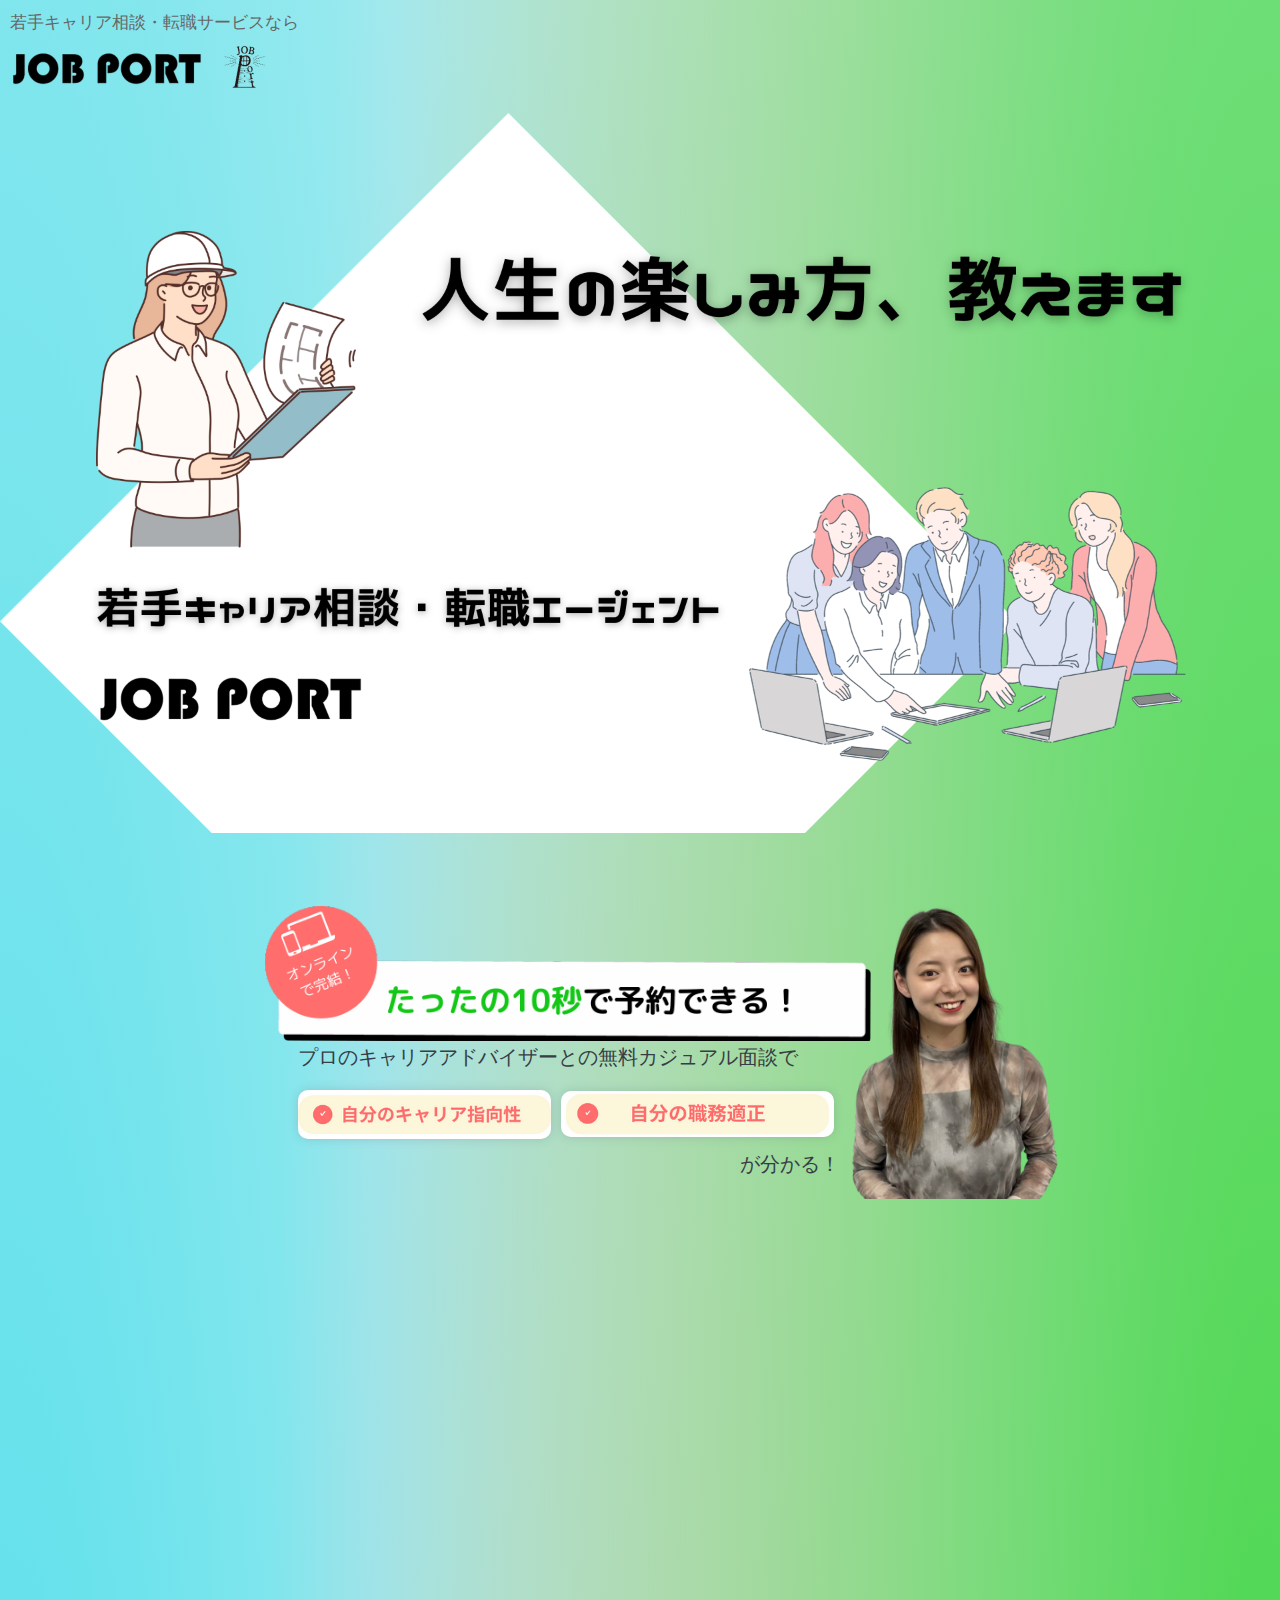
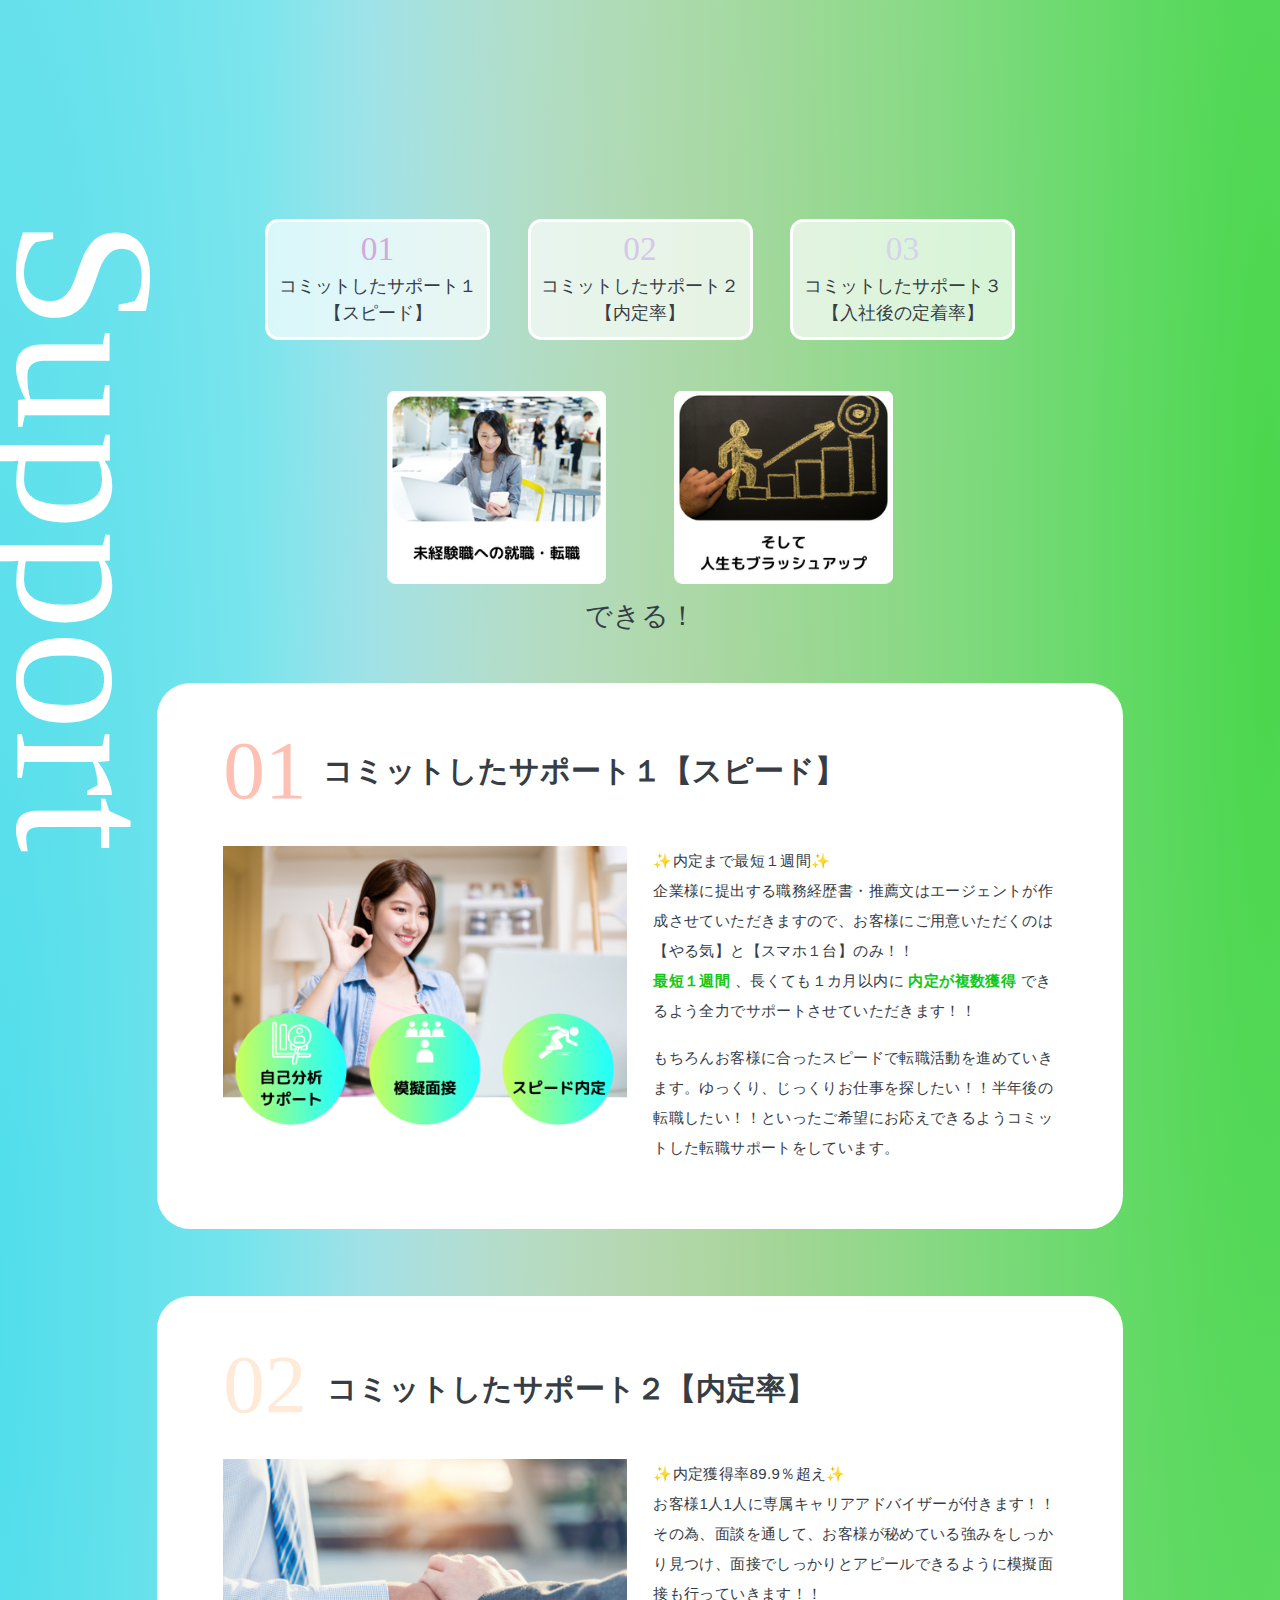
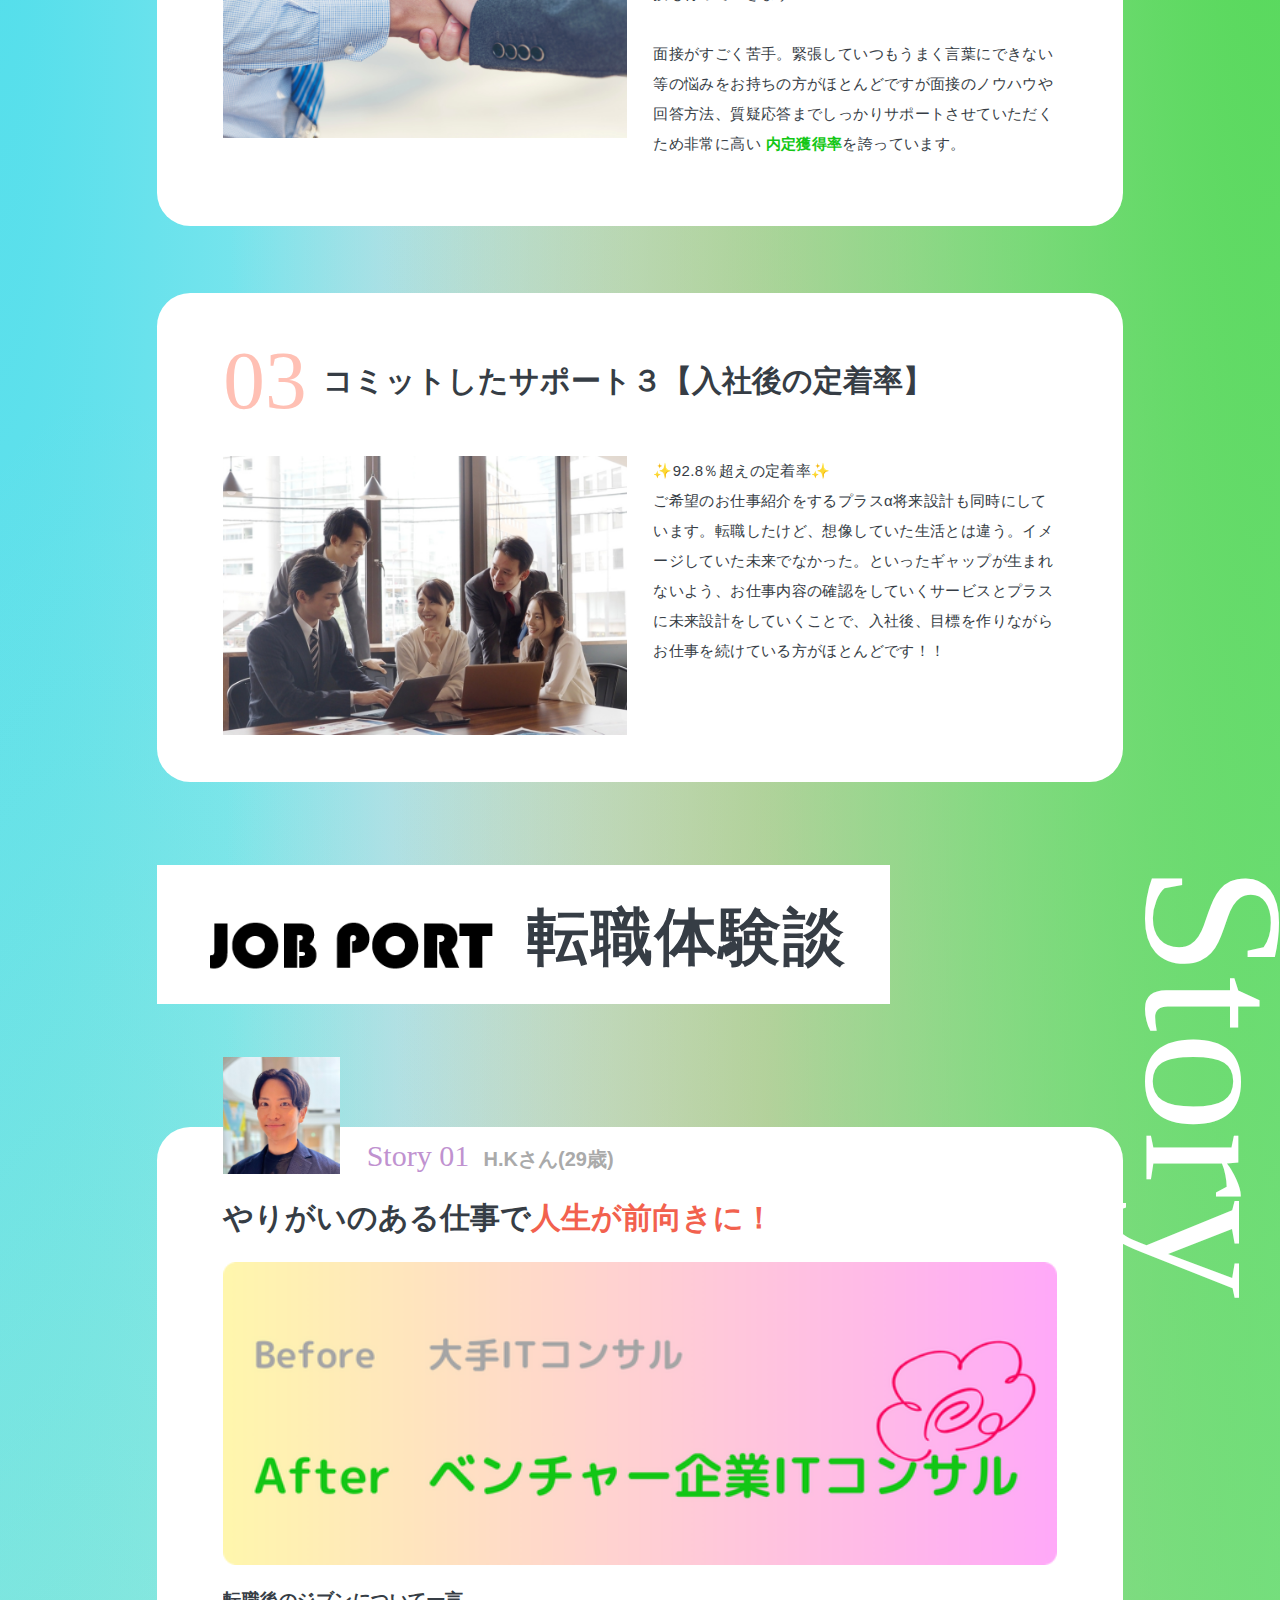
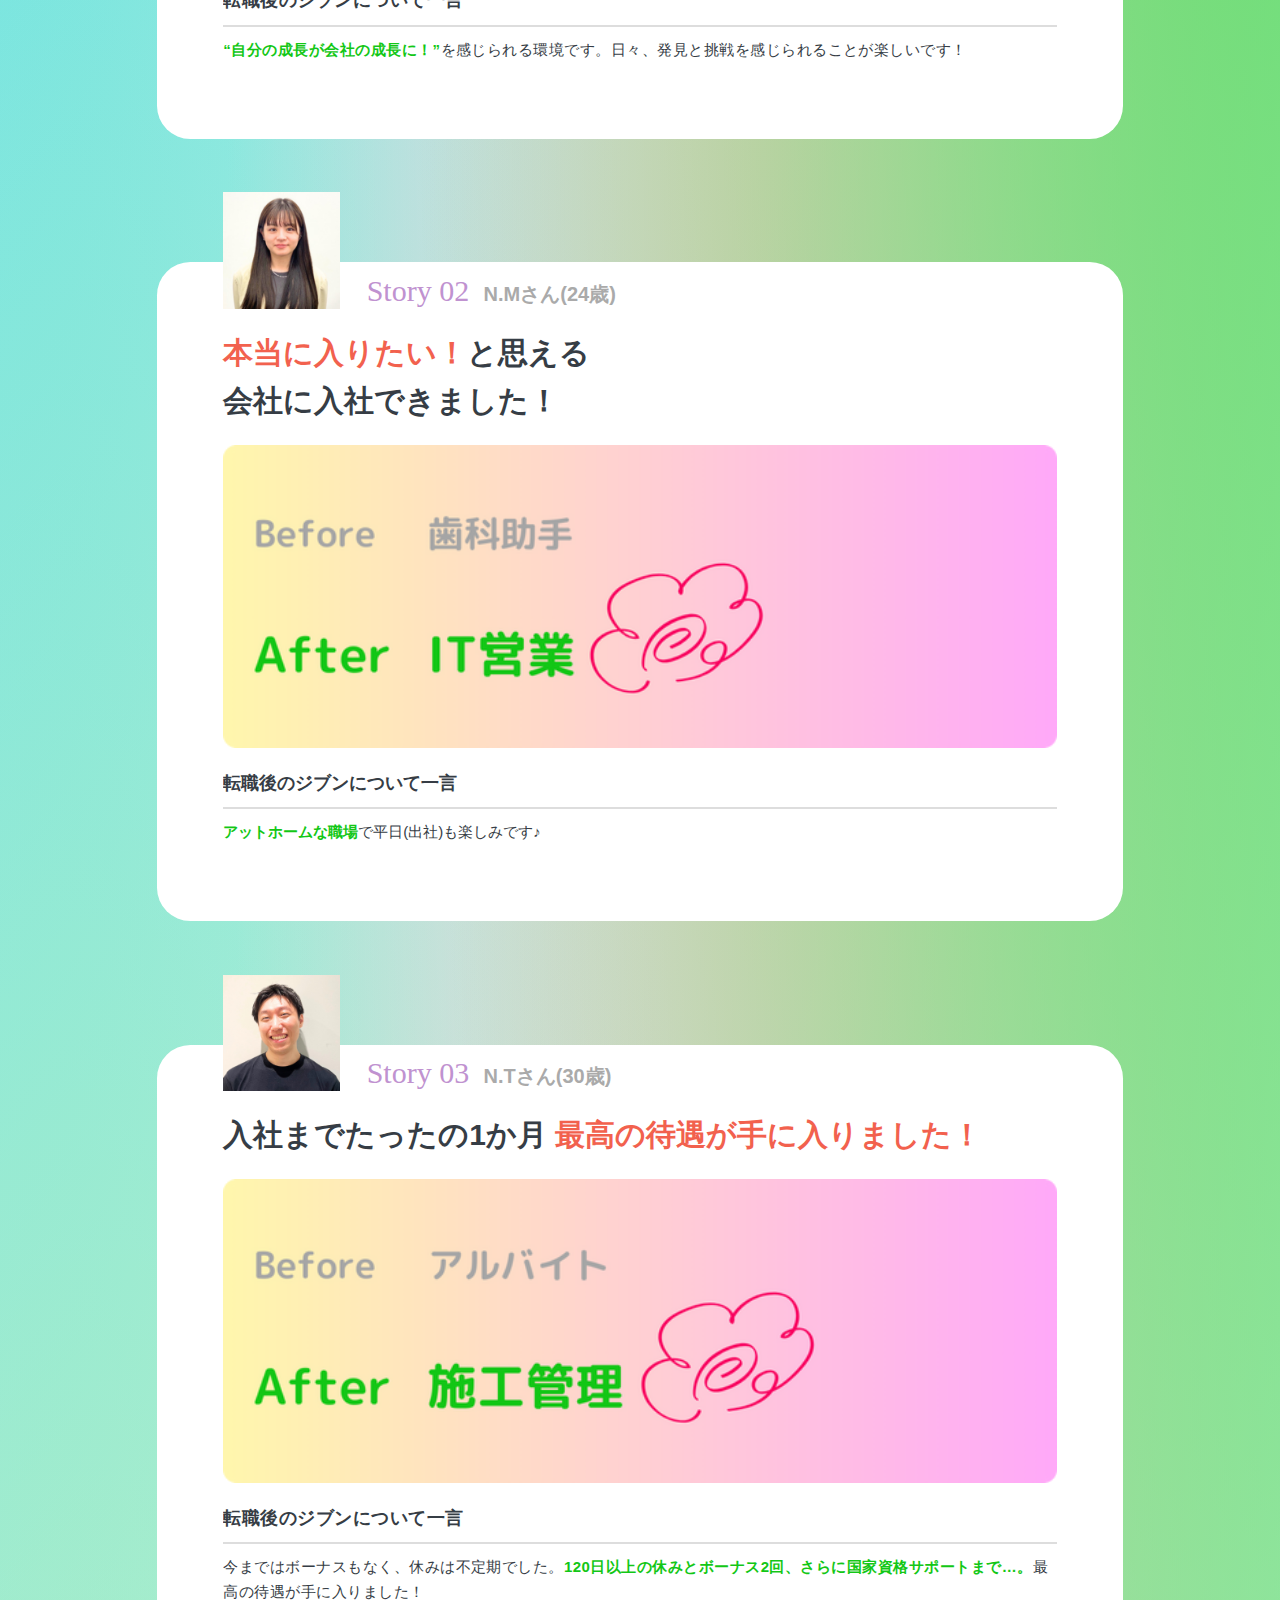
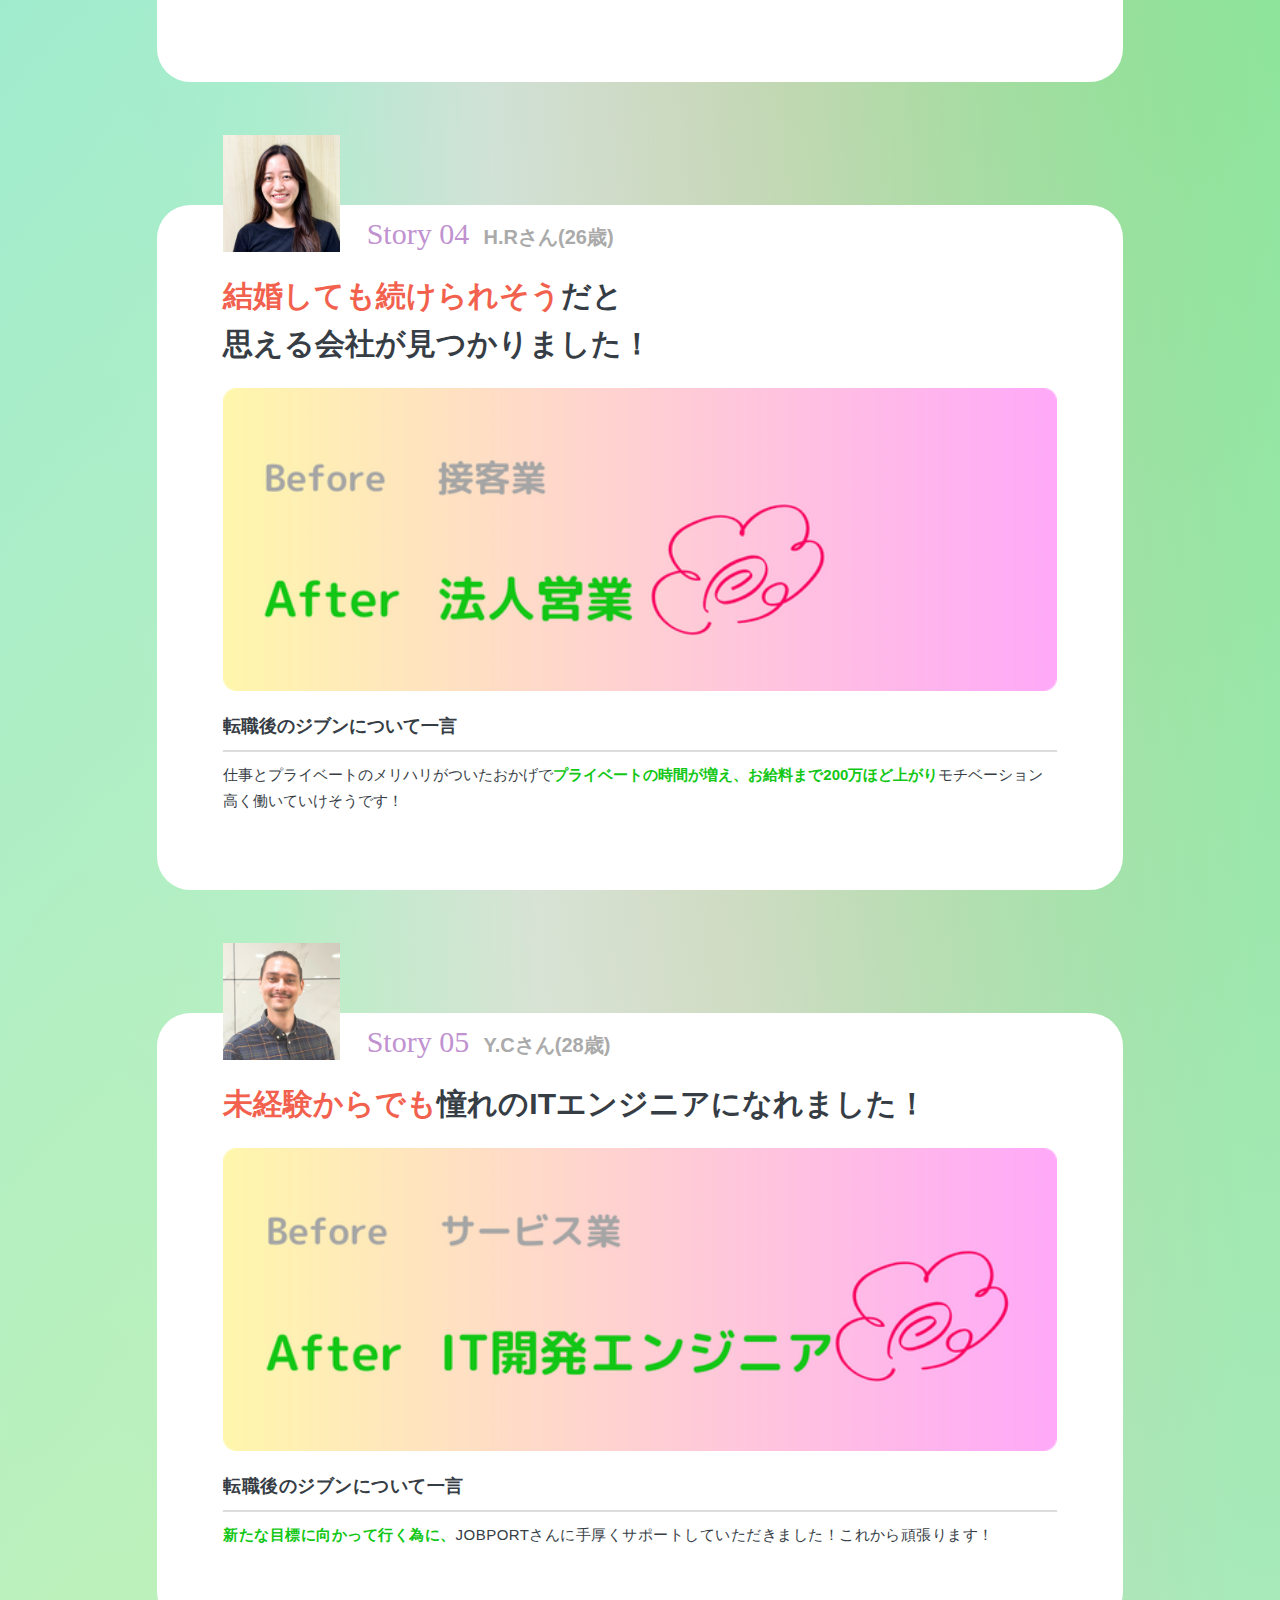
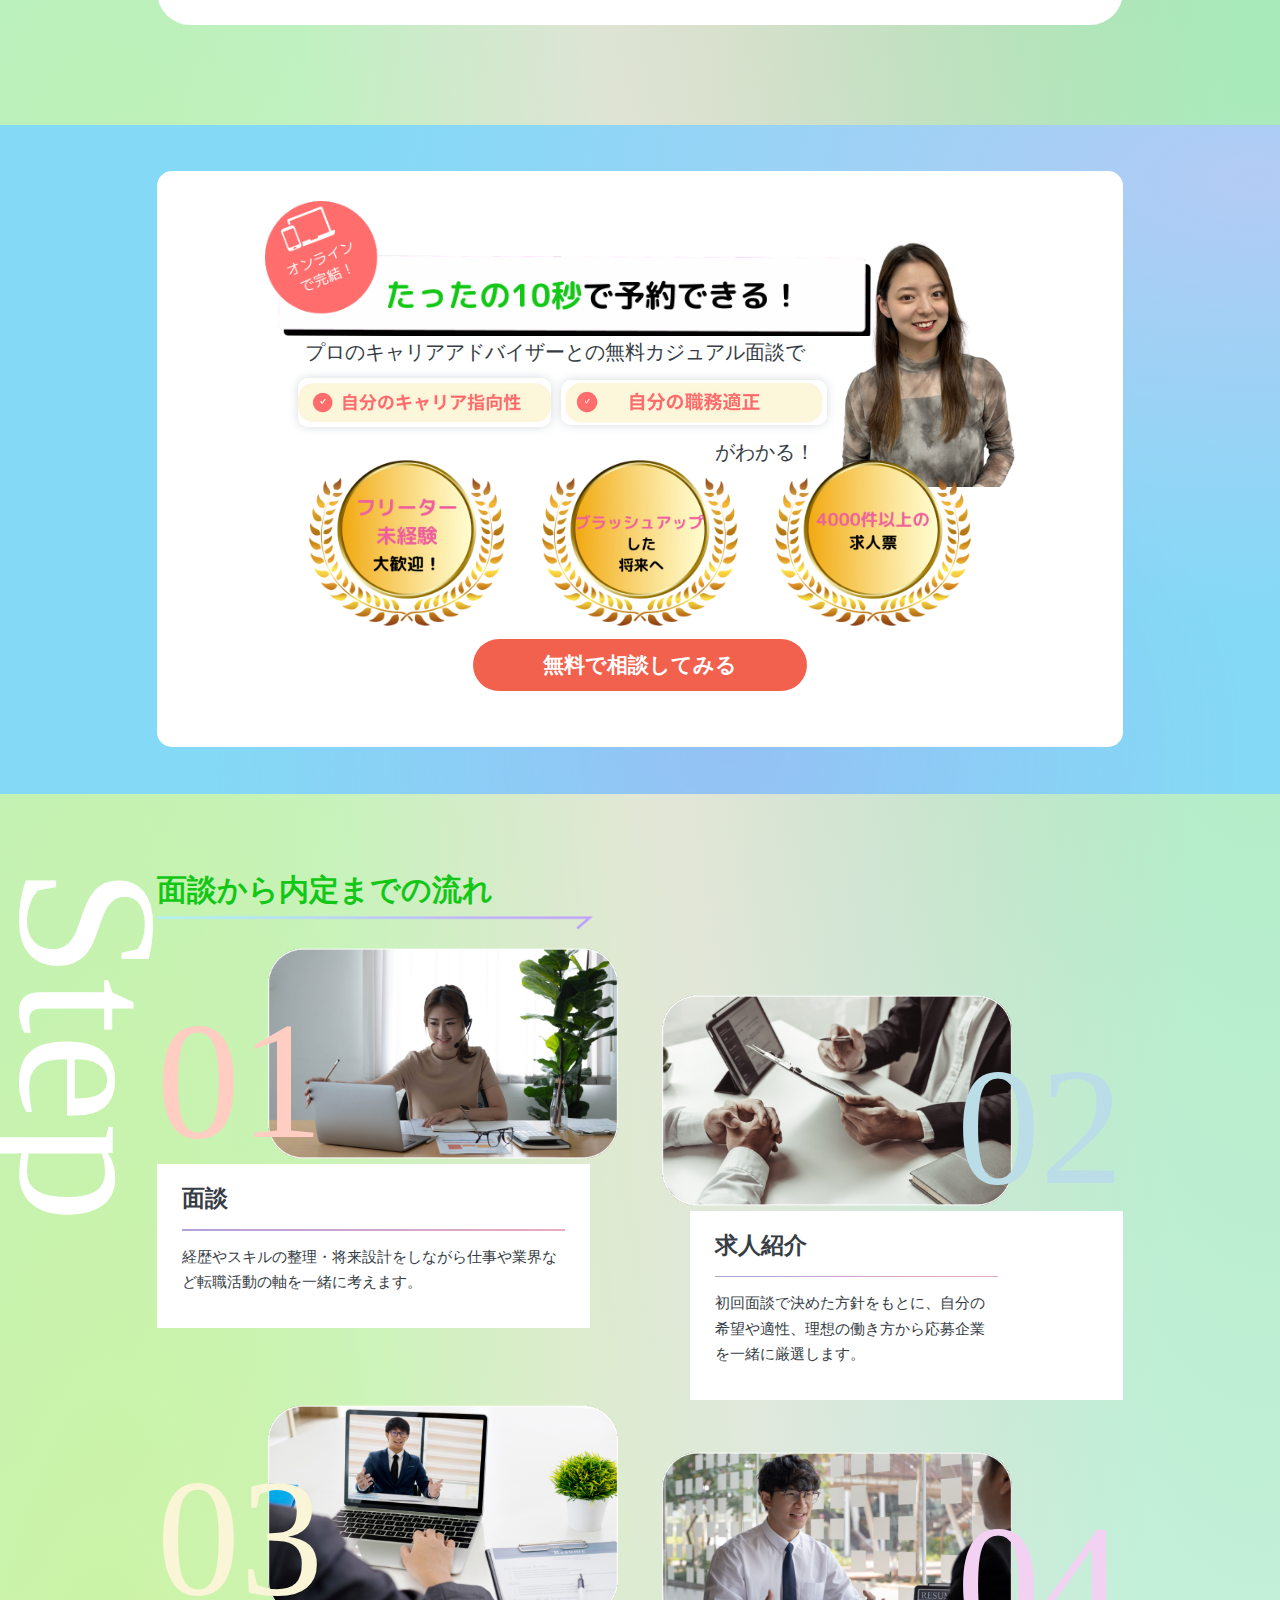
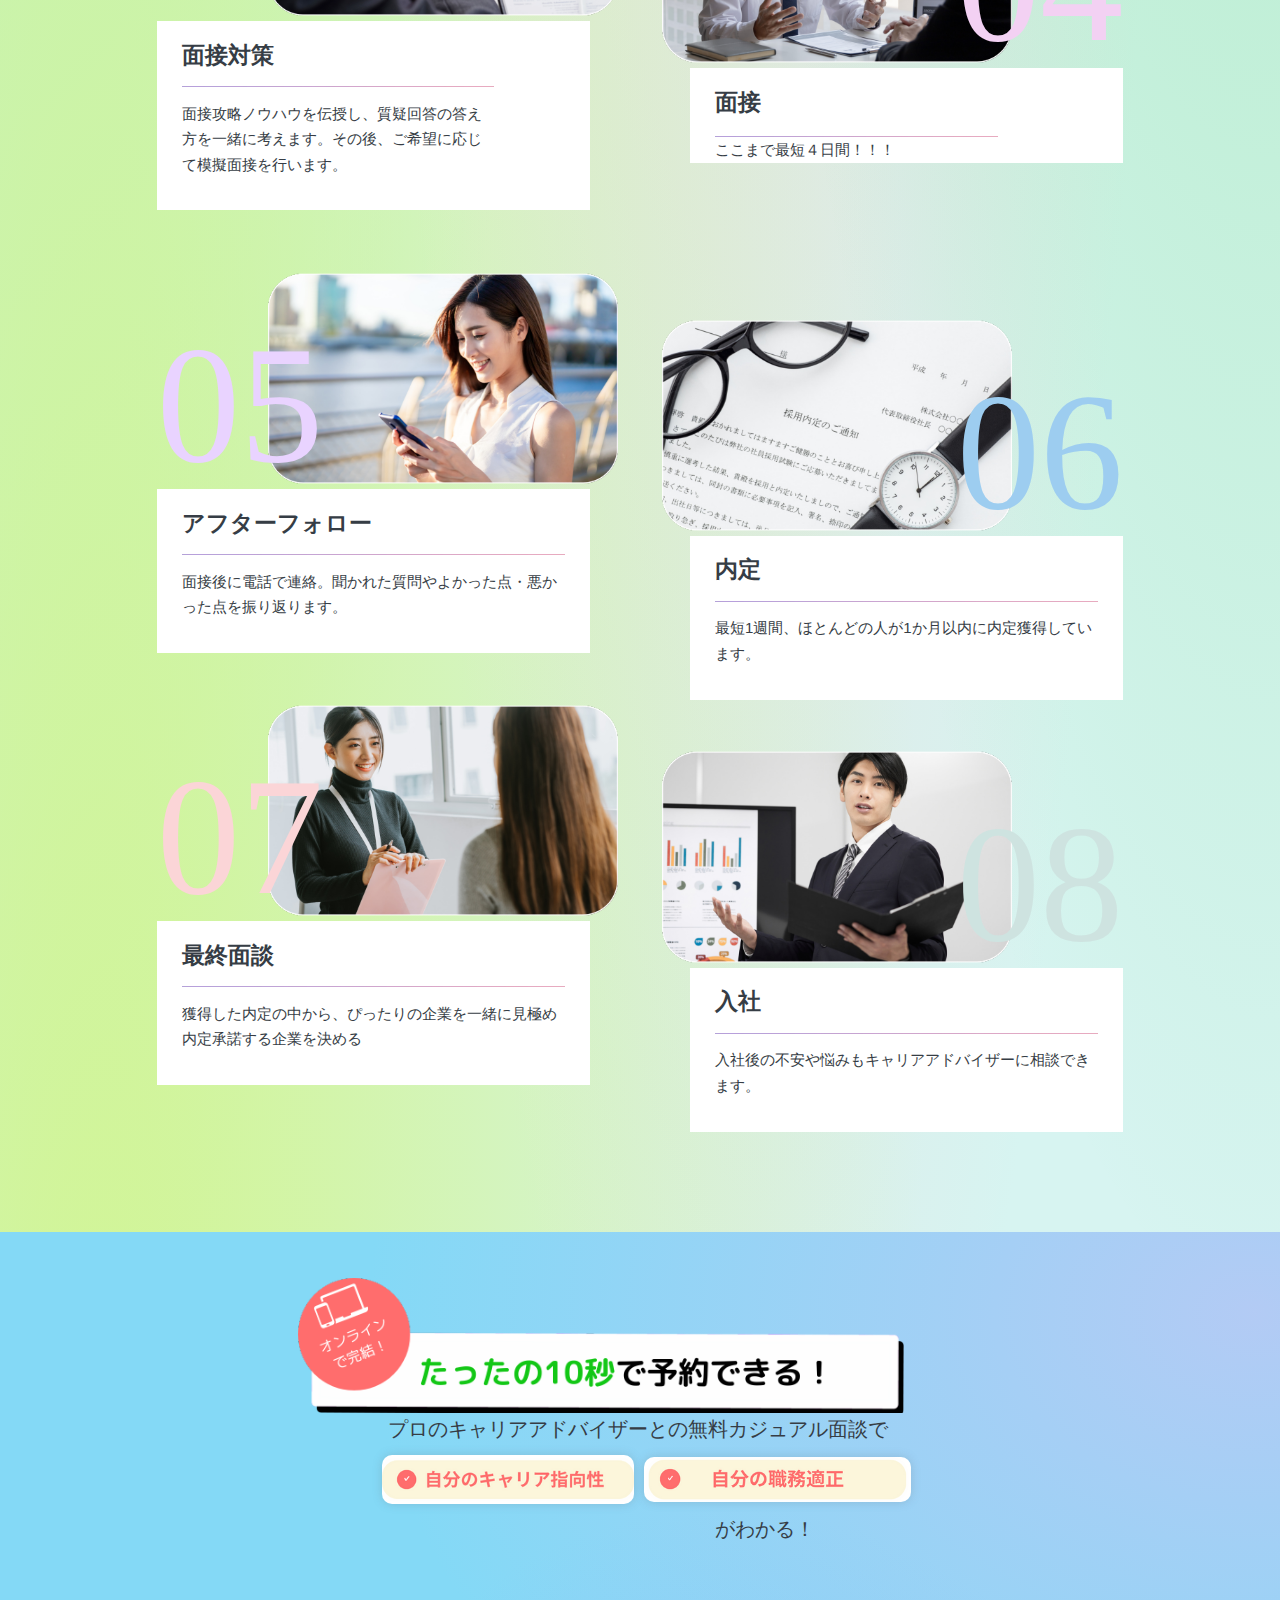
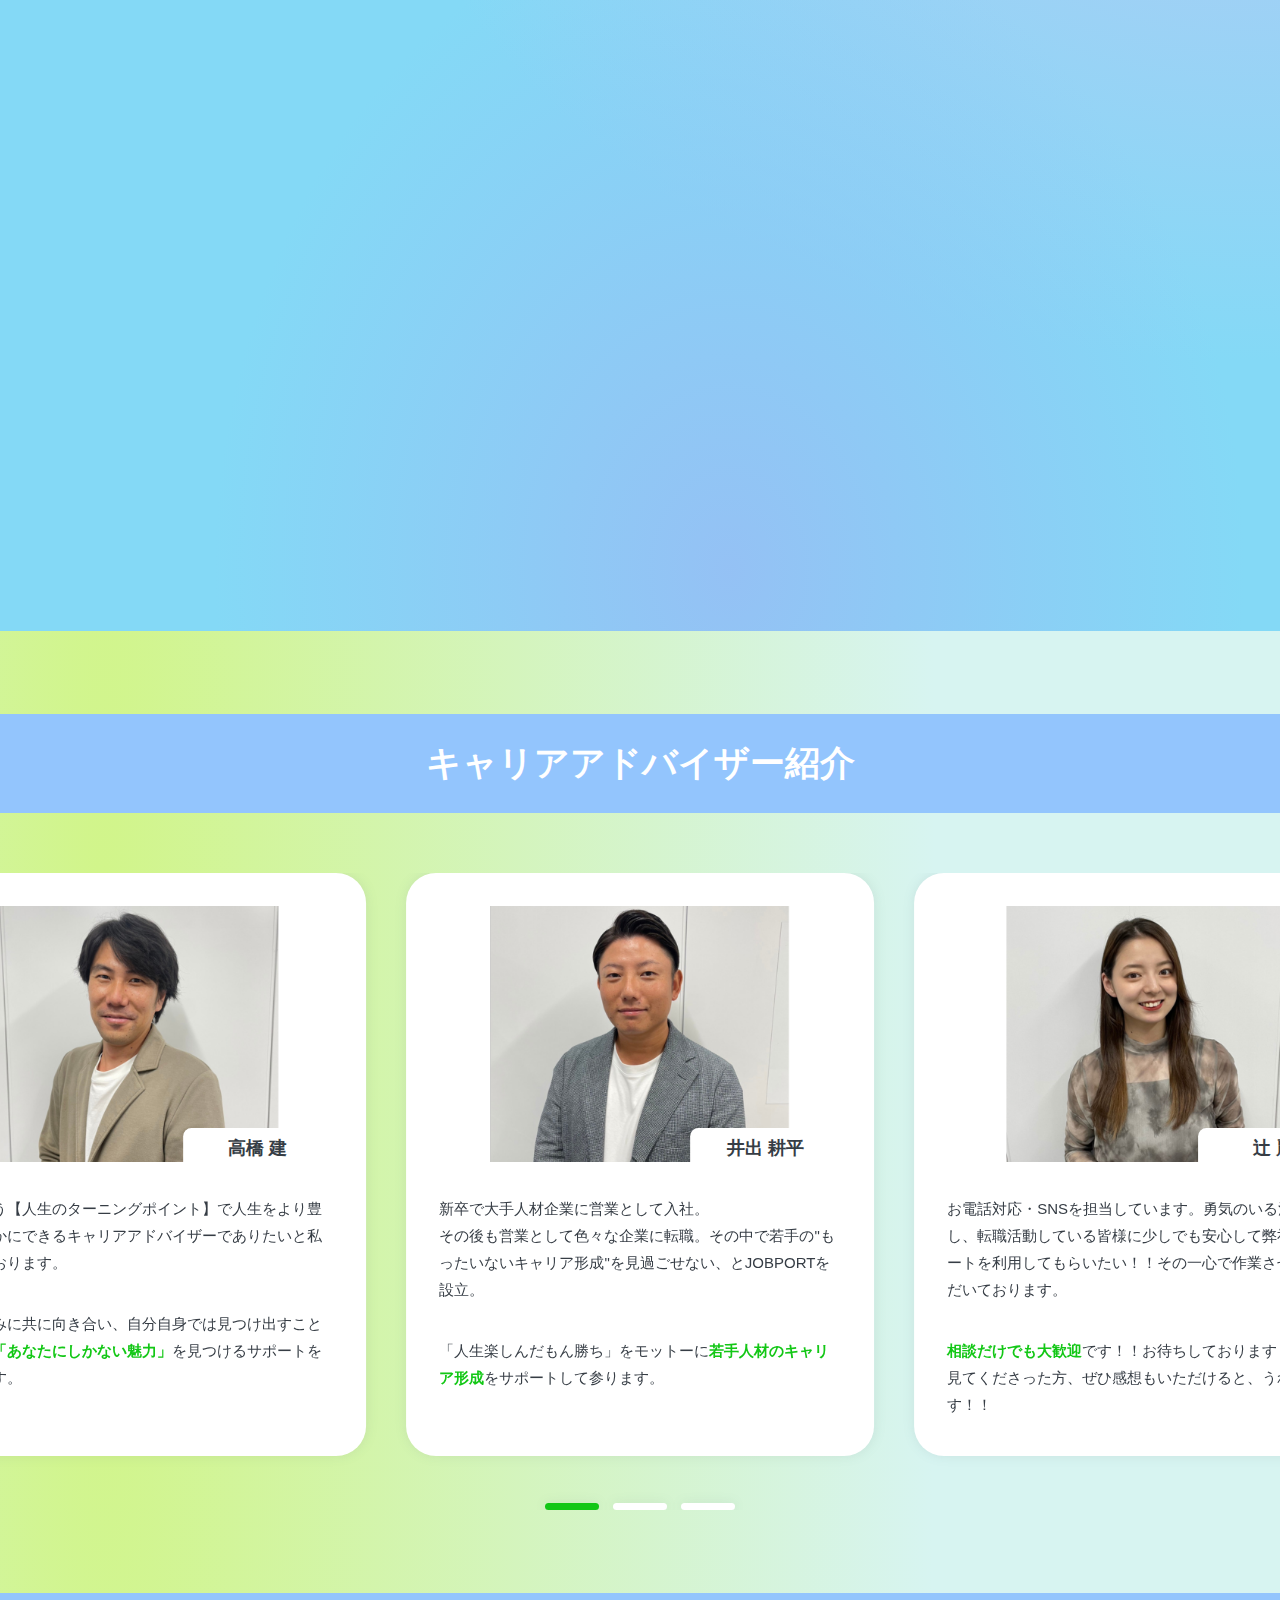
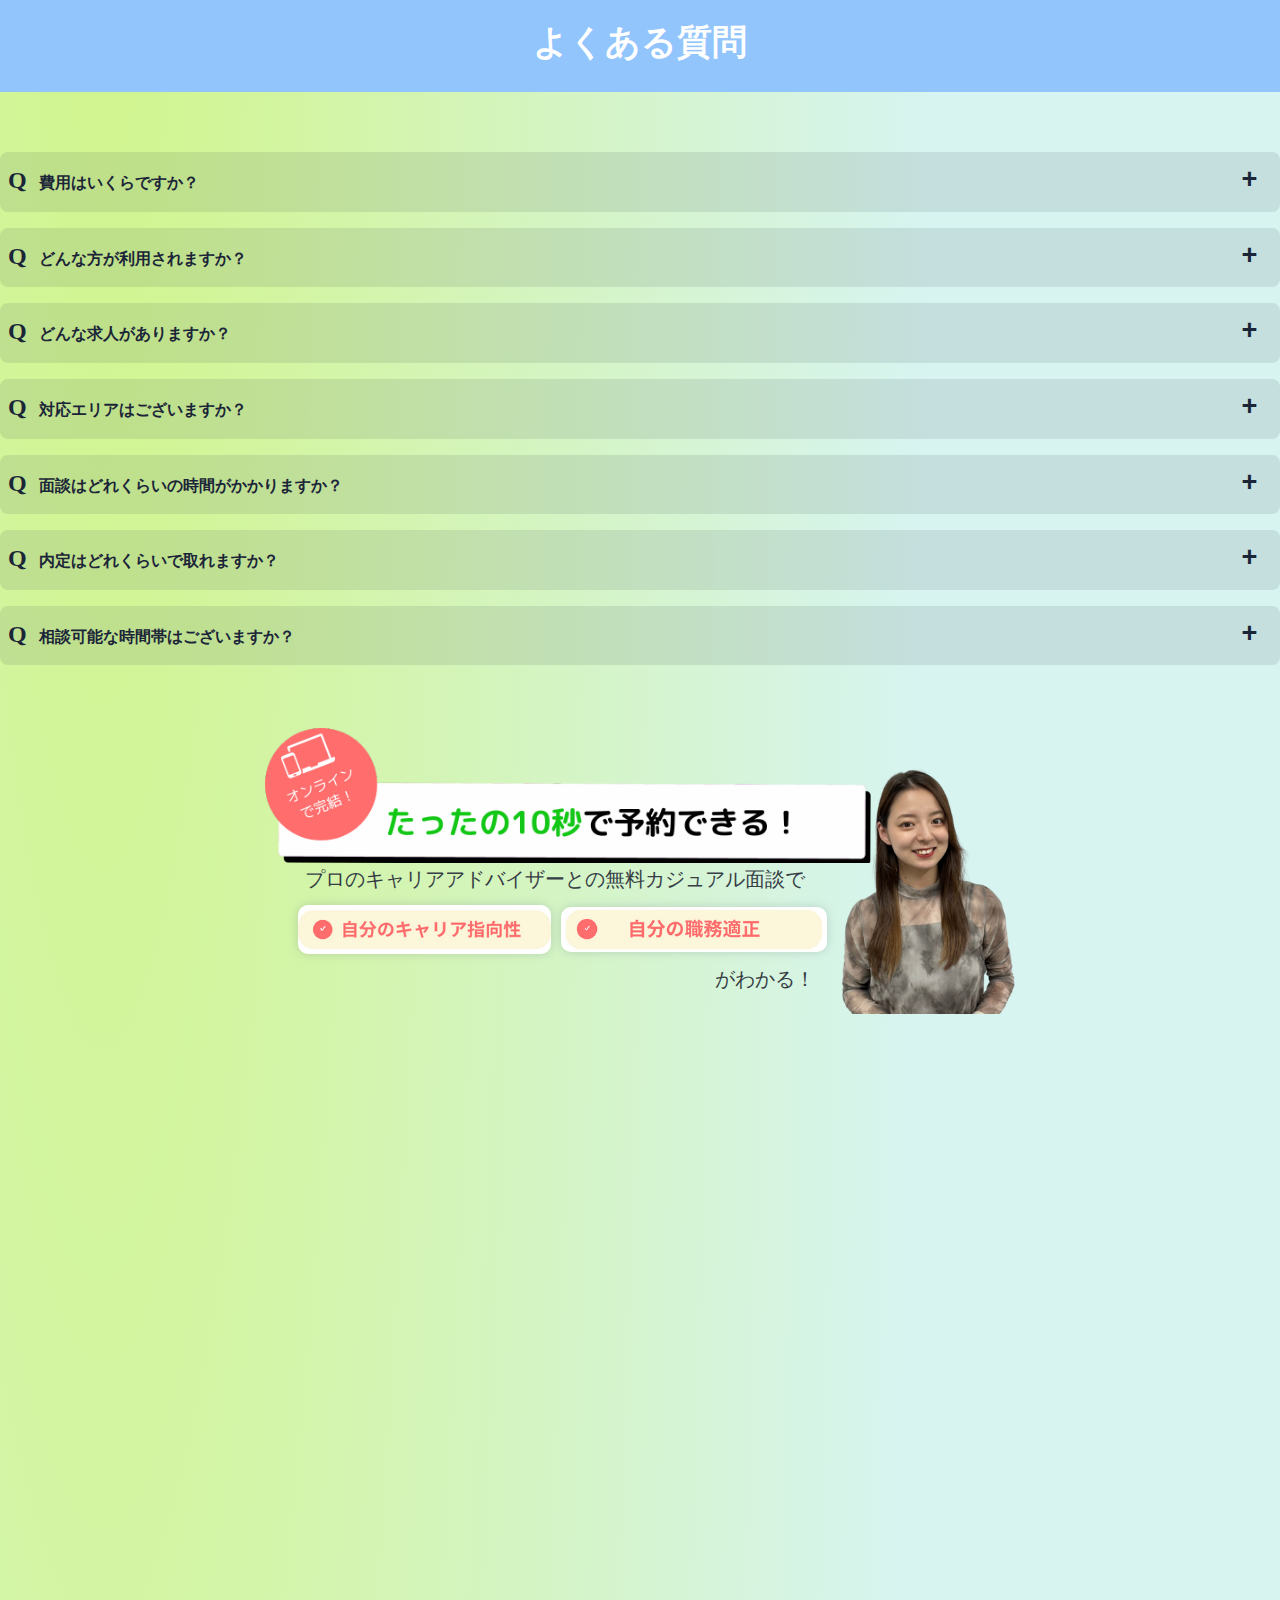
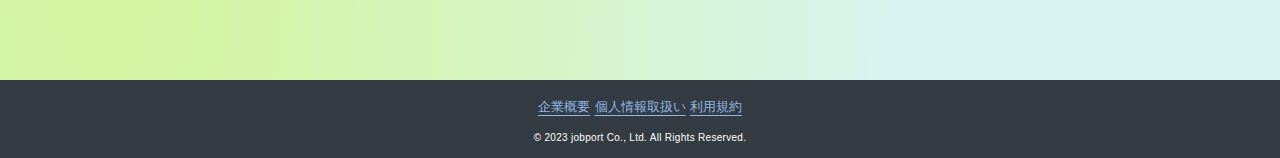
==== commit 725541f4: "hoge" ====
--- a/index.html
+++ b/index.html
@@ -7,14 +7,14 @@
     <link media="all" href="./jp-content/css/styles.css" rel="stylesheet">
     <title>若手キャリア相談・転職サービスなら、JOB PORT</title>
     <meta name="keywords" content="就職,転職,20代,第二新卒,既卒,フリーター,ニート,JOBPORT">
-    <meta name="description" content="かんたん5ステップで予約完了。プロのキャリアアドバイザーによるオンライン完結の無料カジュアル面談で、自分のなりたい姿・ぴったりな仕事や業界がわかる！">
+    <meta name="description" content="たったの10秒で予約できる！プロのキャリアアドバイザーによるオンライン無料カジュアル面談で、自分のキャリア指向性・自分の職務適性がわかる！">
     <!-- OGP -->
     <meta property="og:title" content="若手キャリア相談・転職サービス、JOBPORT">
     <meta property="og:type" content="website">
     <meta property="og:url" content="https://jobport.co.jp/career-up_lp/">
     <meta property="og:site_name" content="JOBPORT">
     <meta property="og:description"
-        content="JOB PORTは、若手のキャリア相談・転職サポートのプロ集団。キャリアアドバイザーによる完全オンラインの無料面談で、ぴったりな職種や業界がわかる！">
+        content="JOB PORTは、若手のキャリア相談・転職サポートのプロ集団。キャリアアドバイザーによるオンライン無料カジュアル面談で、自分のキャリア指向性・自分の職務適性がわかる！">
     <meta property="og:image" content="https://estateporter.heteml.net/jobport.co.jp/career-up_lp/jp-content/img/ogp.png">
     <meta property="og:locale" content="ja_JP">
     <!-- OGP -->
@@ -75,7 +75,7 @@
         </div>
 
         <!-- 問い合わせフォームをiframeで表示1 -->
-        <iframe class="iframe" width="380px" height="670px" src="https://contact-form-gmail-sepia.vercel.app/" allowfullscreen scrolling="no"></iframe>
+        <iframe class="iframe" width="380px" height="610px" src="https://contact-form-gmail-sepia.vercel.app/" allowfullscreen scrolling="no"></iframe>
        
     </section>
     <section class="relative mb-o-100" id="support">
@@ -700,7 +700,7 @@
         </div>
         
         <!-- 問い合わせフォームをiframeで表示2 -->
-        <iframe class="iframe" width="380px" height="670px" src="https://contact-form-gmail-sepia.vercel.app/" allowfullscreen scrolling="no"></iframe>
+        <iframe class="iframe" width="380px" height="610px" src="https://contact-form-gmail-sepia.vercel.app/" allowfullscreen scrolling="no"></iframe>
 
     </section>
     <section class="py-o-100">
@@ -966,7 +966,7 @@
         </div>
 
         <!-- 問い合わせフォームをiframeで表示3 -->
-        <iframe class="iframe" width="380px" height="670px" src="https://contact-form-gmail-sepia.vercel.app/" allowfullscreen scrolling="no"></iframe>
+        <iframe class="iframe" width="380px" height="610px" src="https://contact-form-gmail-sepia.vercel.app/" allowfullscreen scrolling="no"></iframe>
     </section>
     <footer class="bg-[#343b42] text-center pb-o-16 md:py-o-16">
         <a  class="text-16 text-center text-[#8eb8e2] underline underline-offset-4 inline-block mb-o-16"
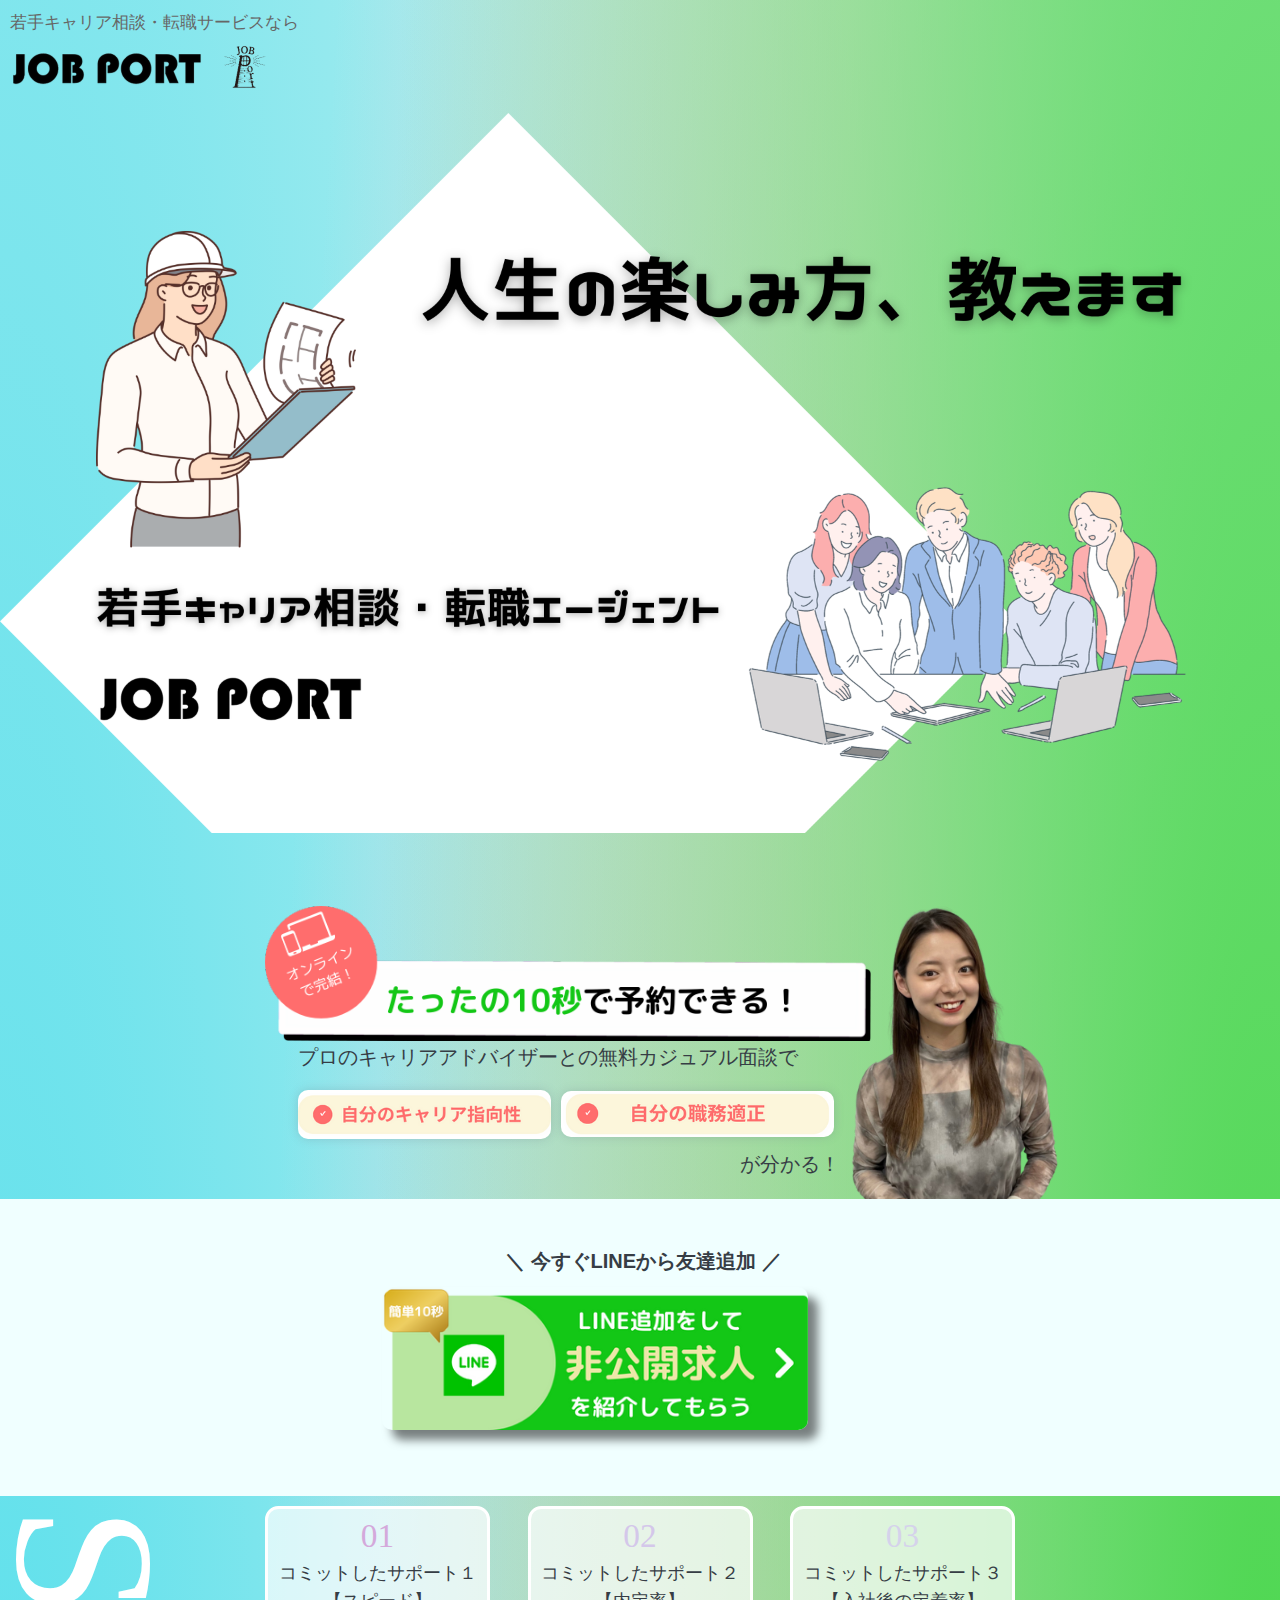
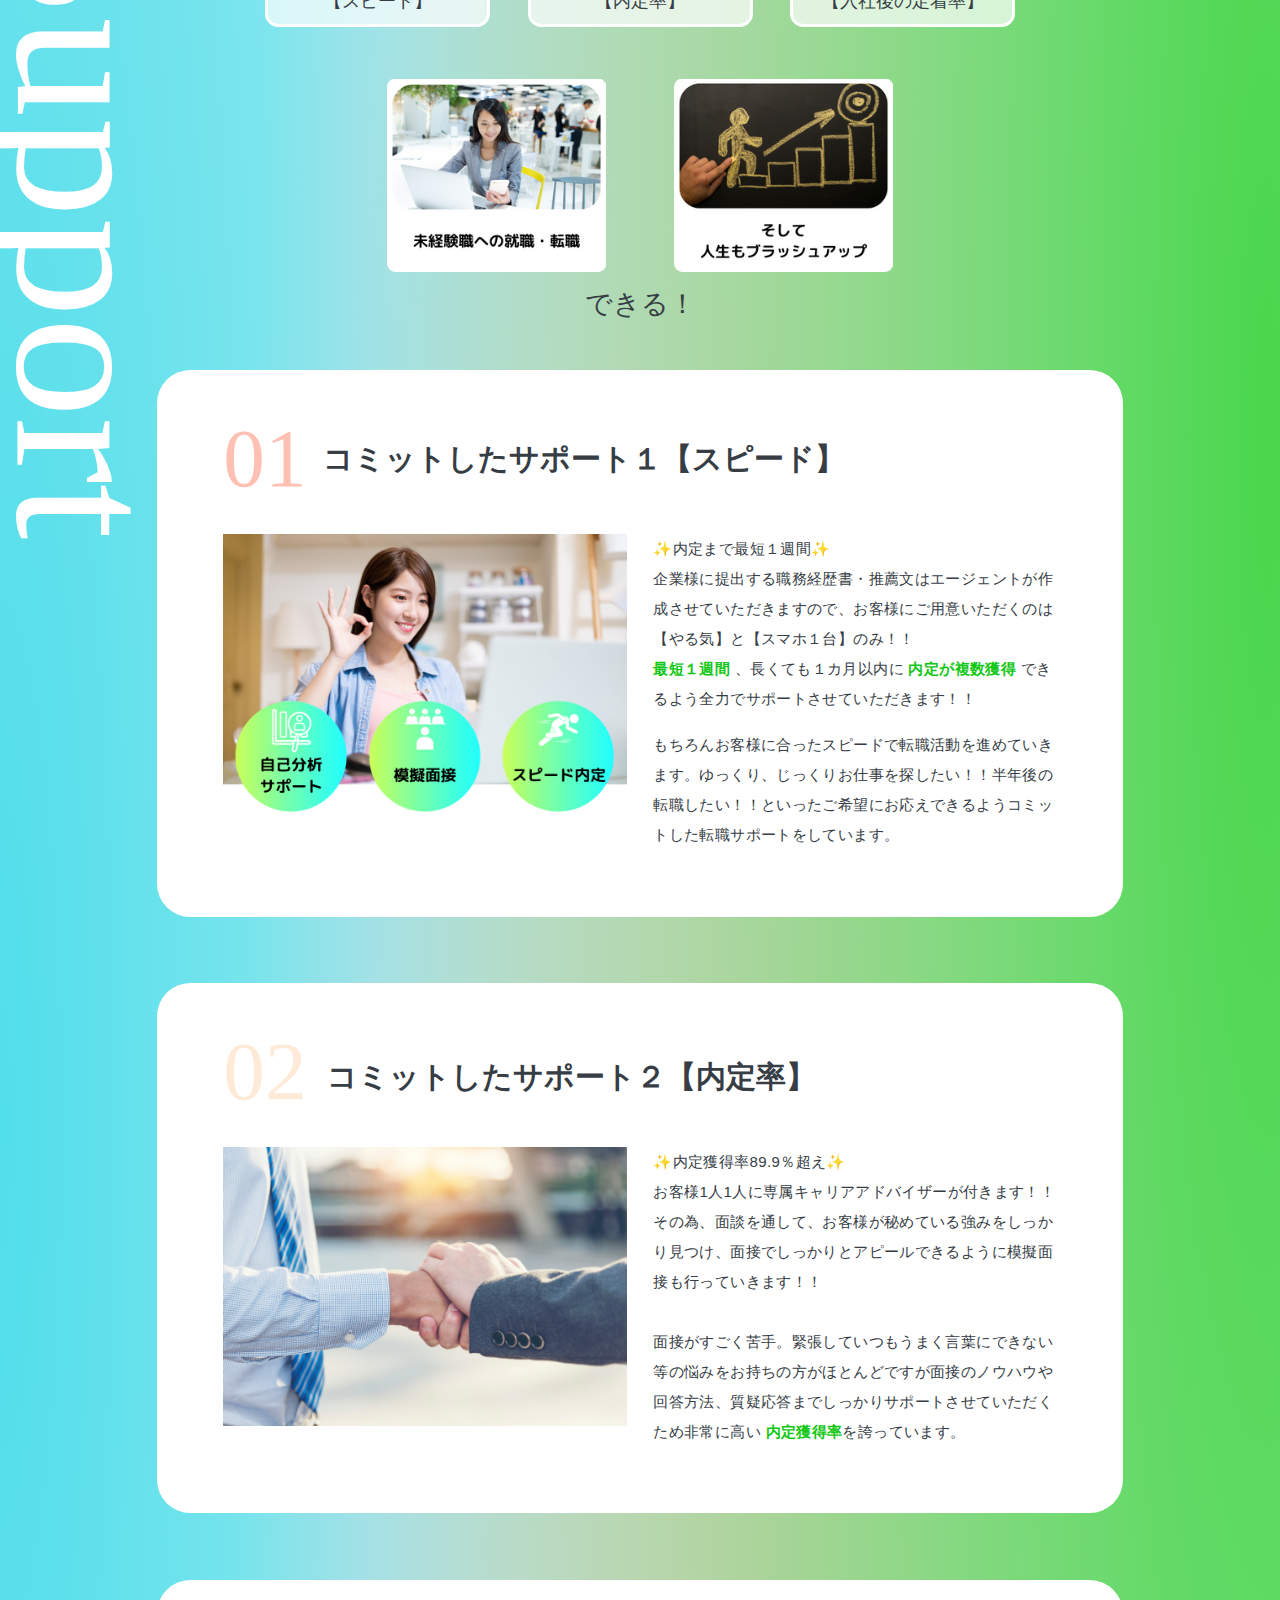
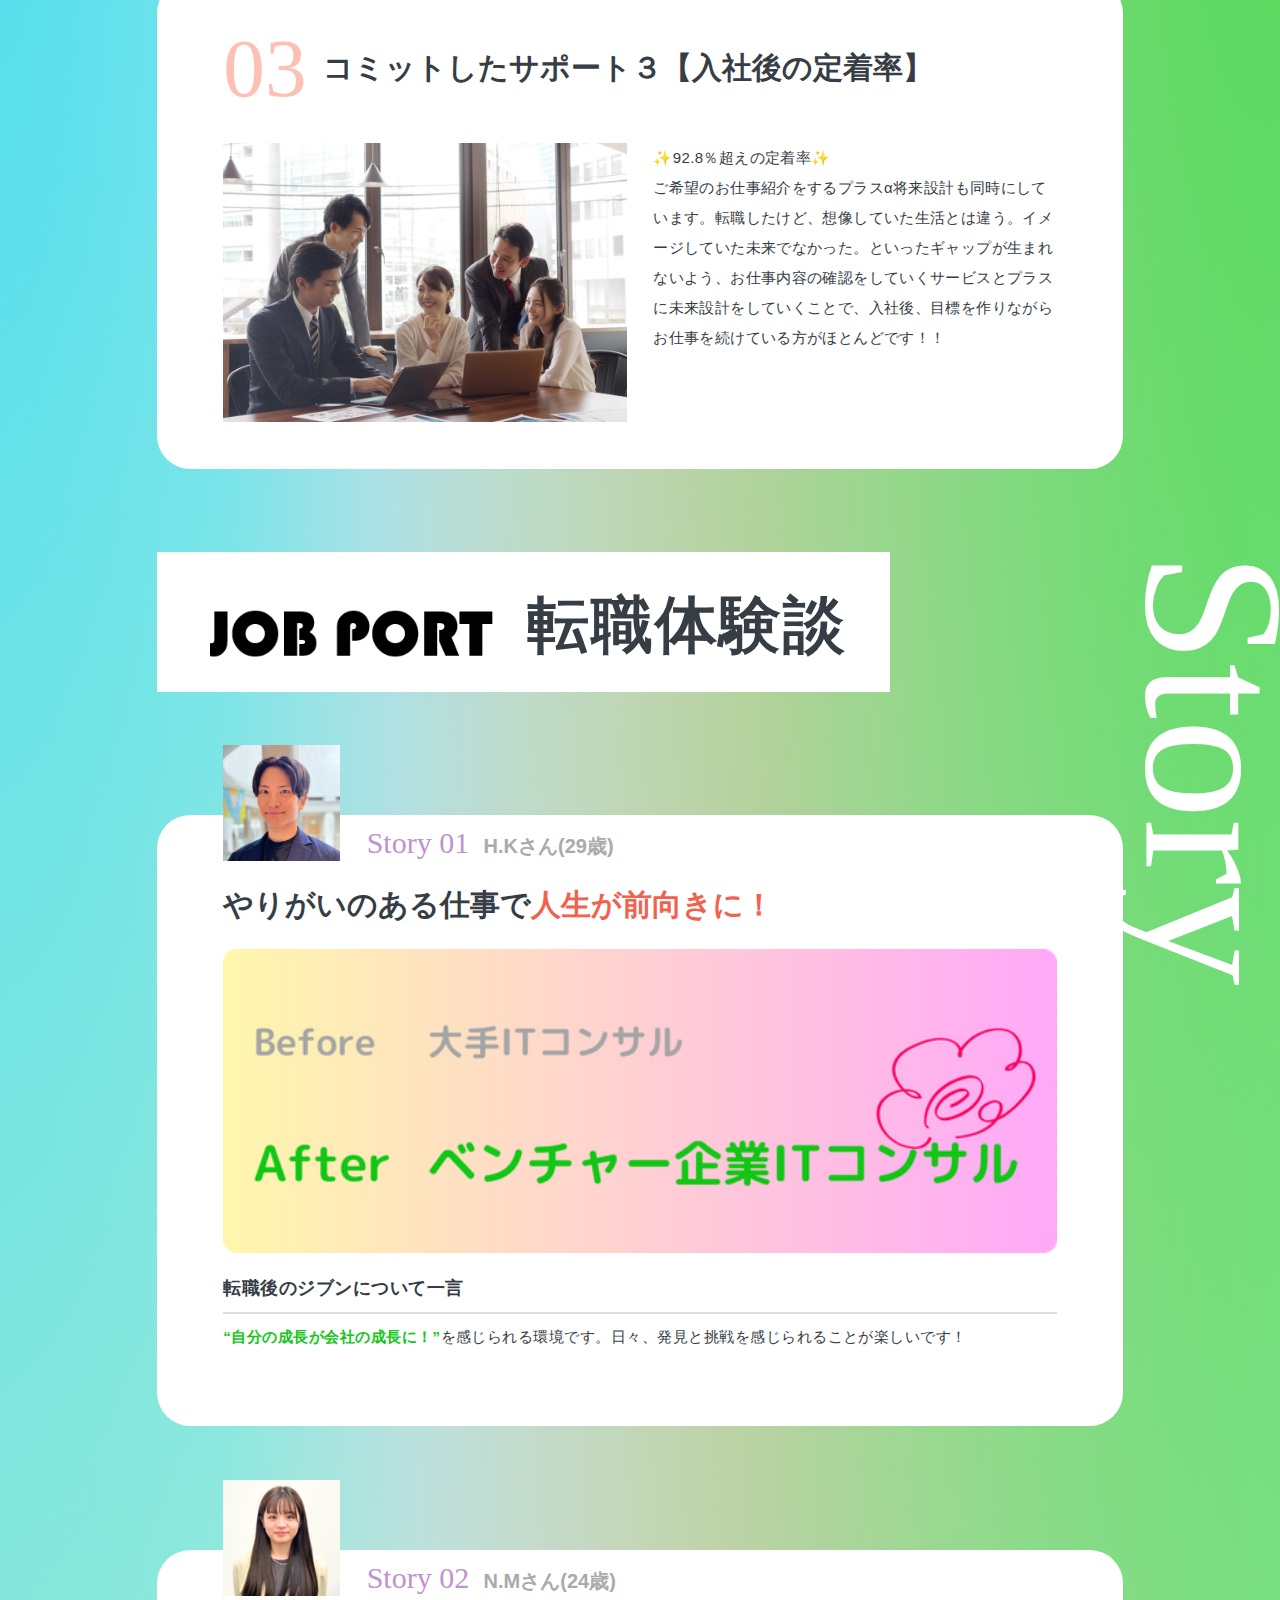
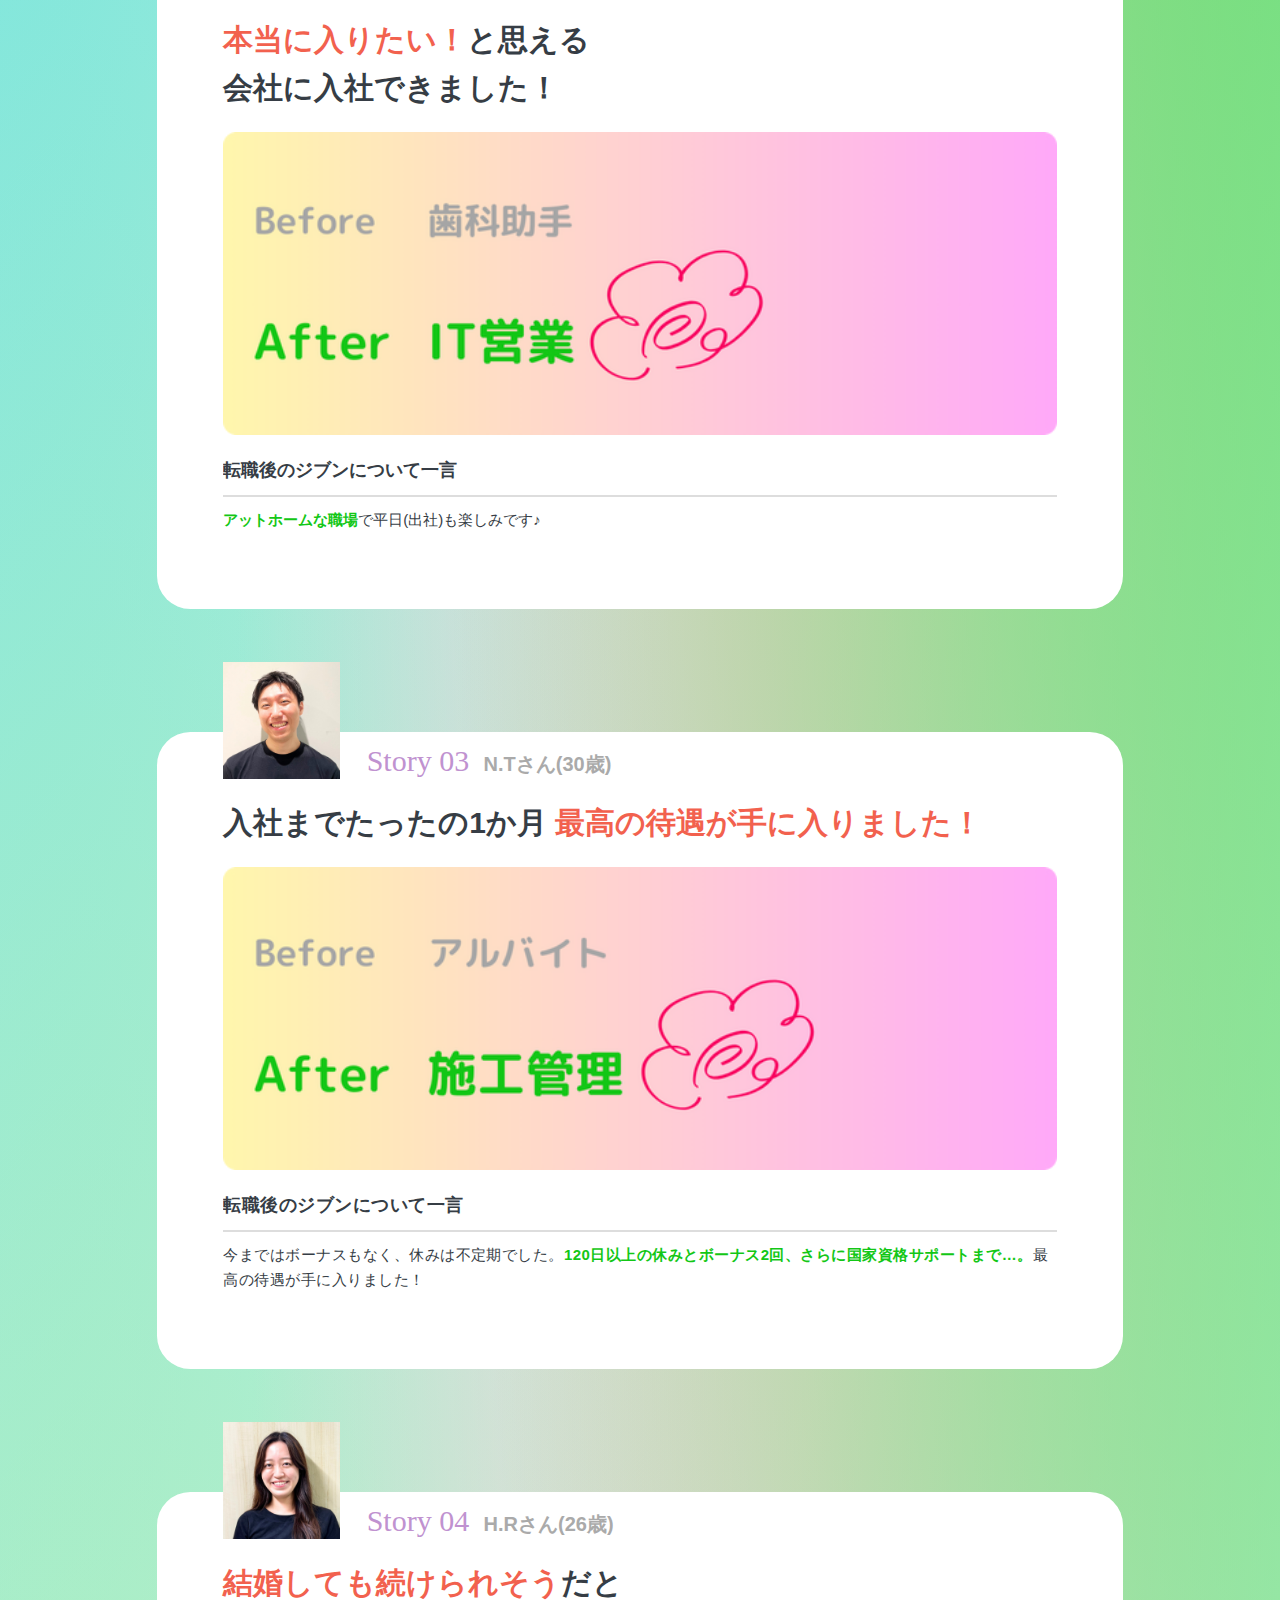
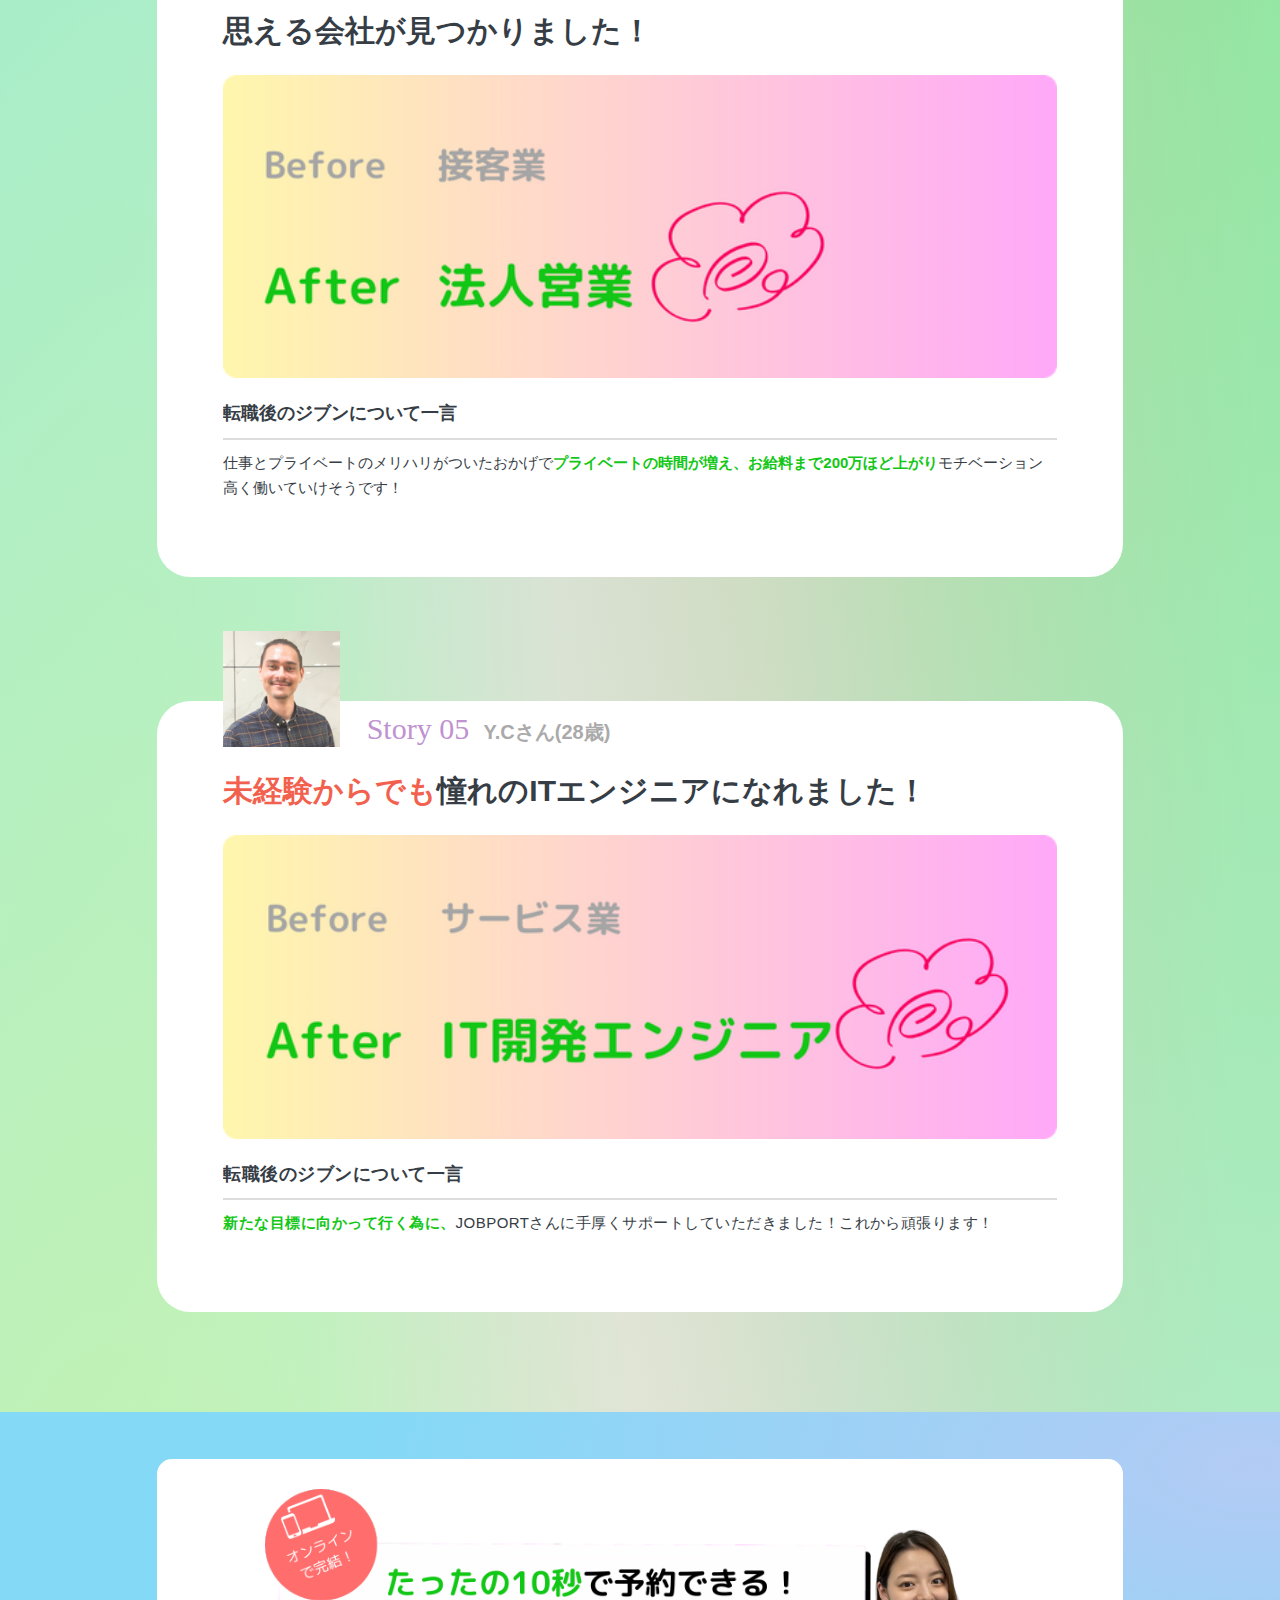
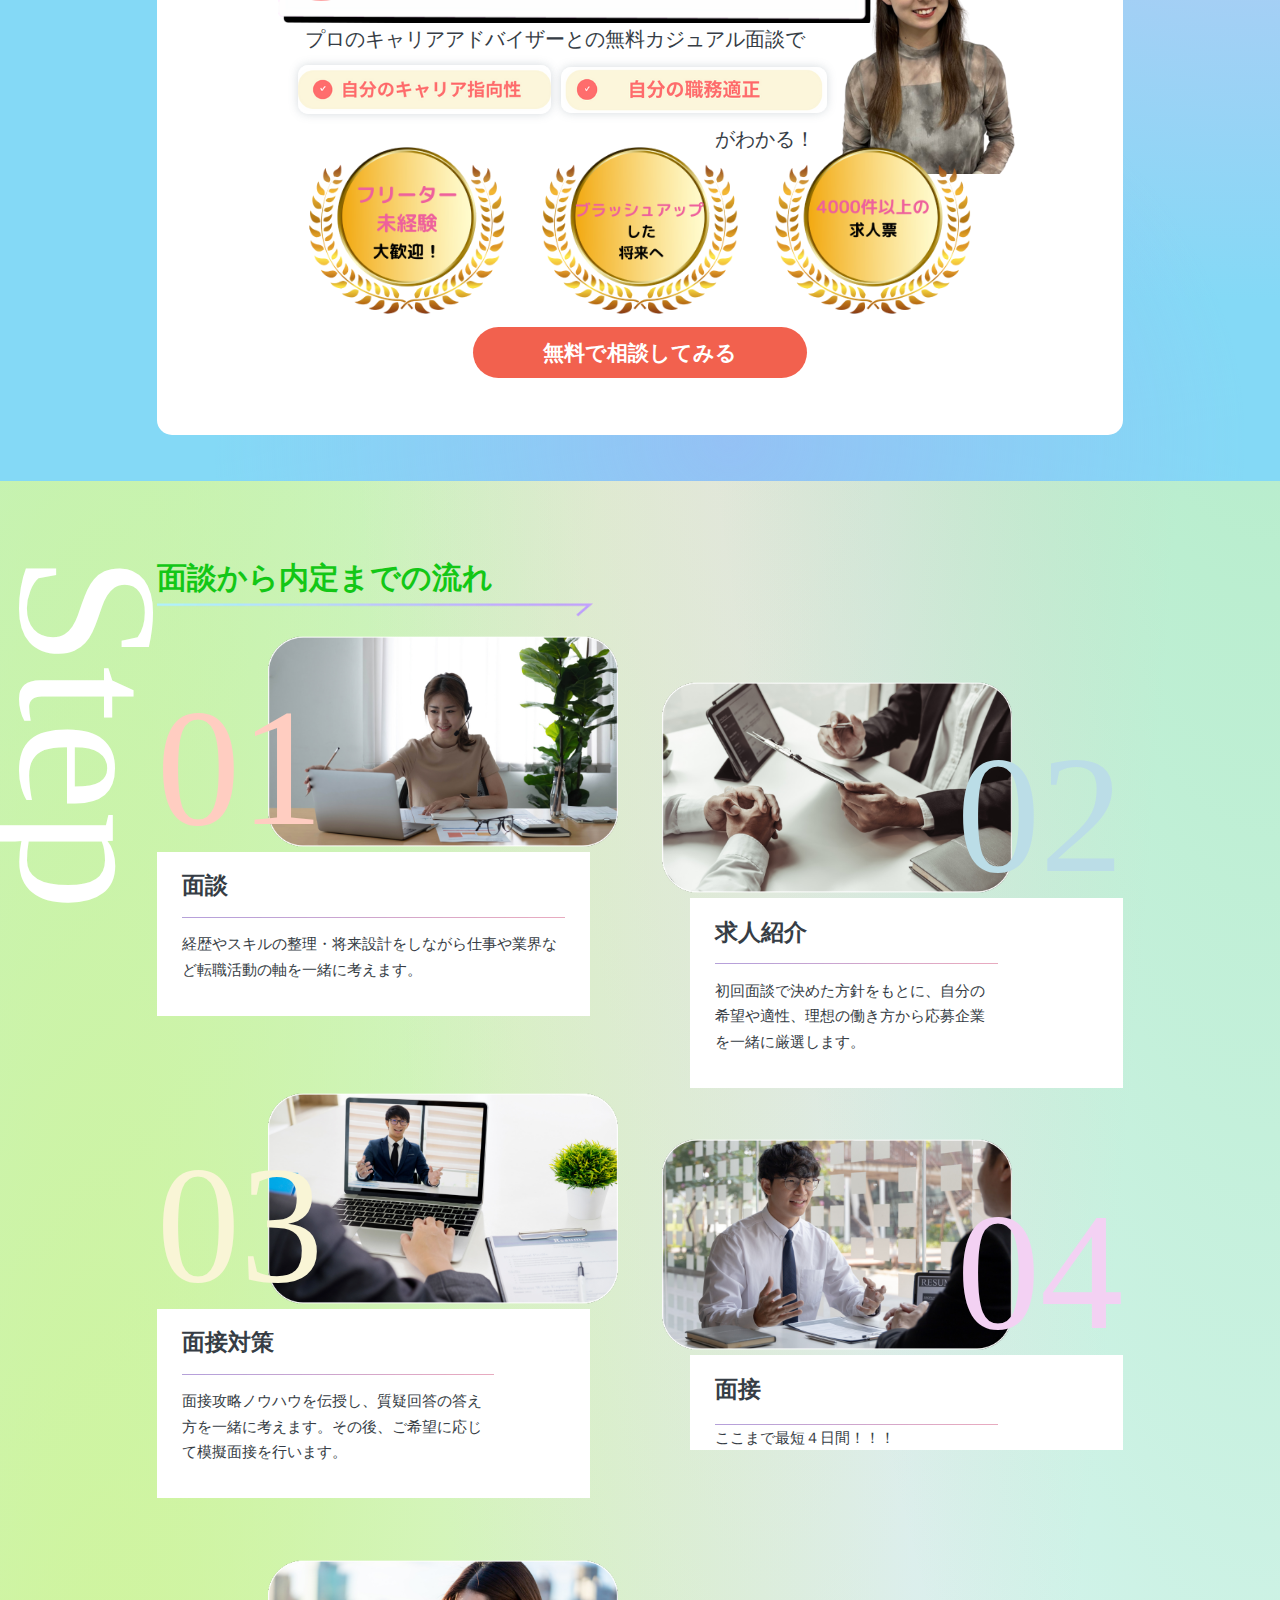
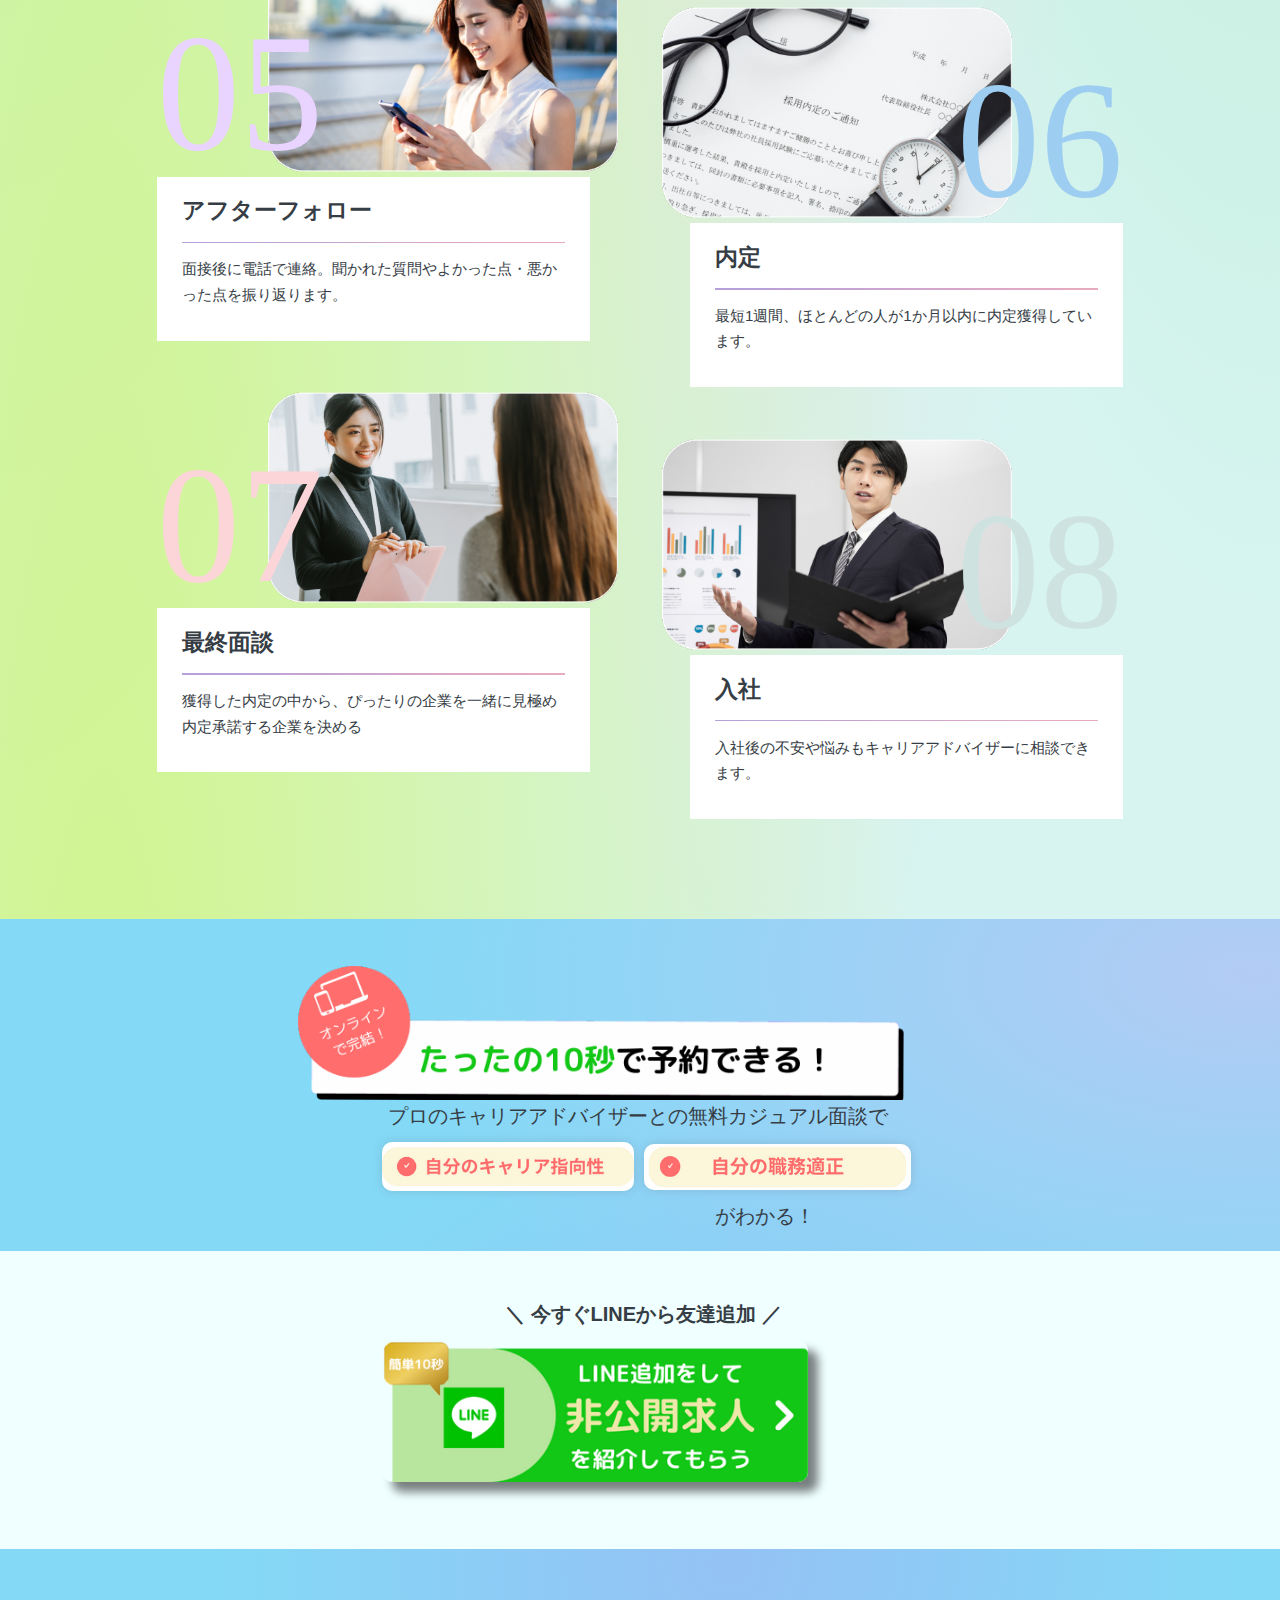
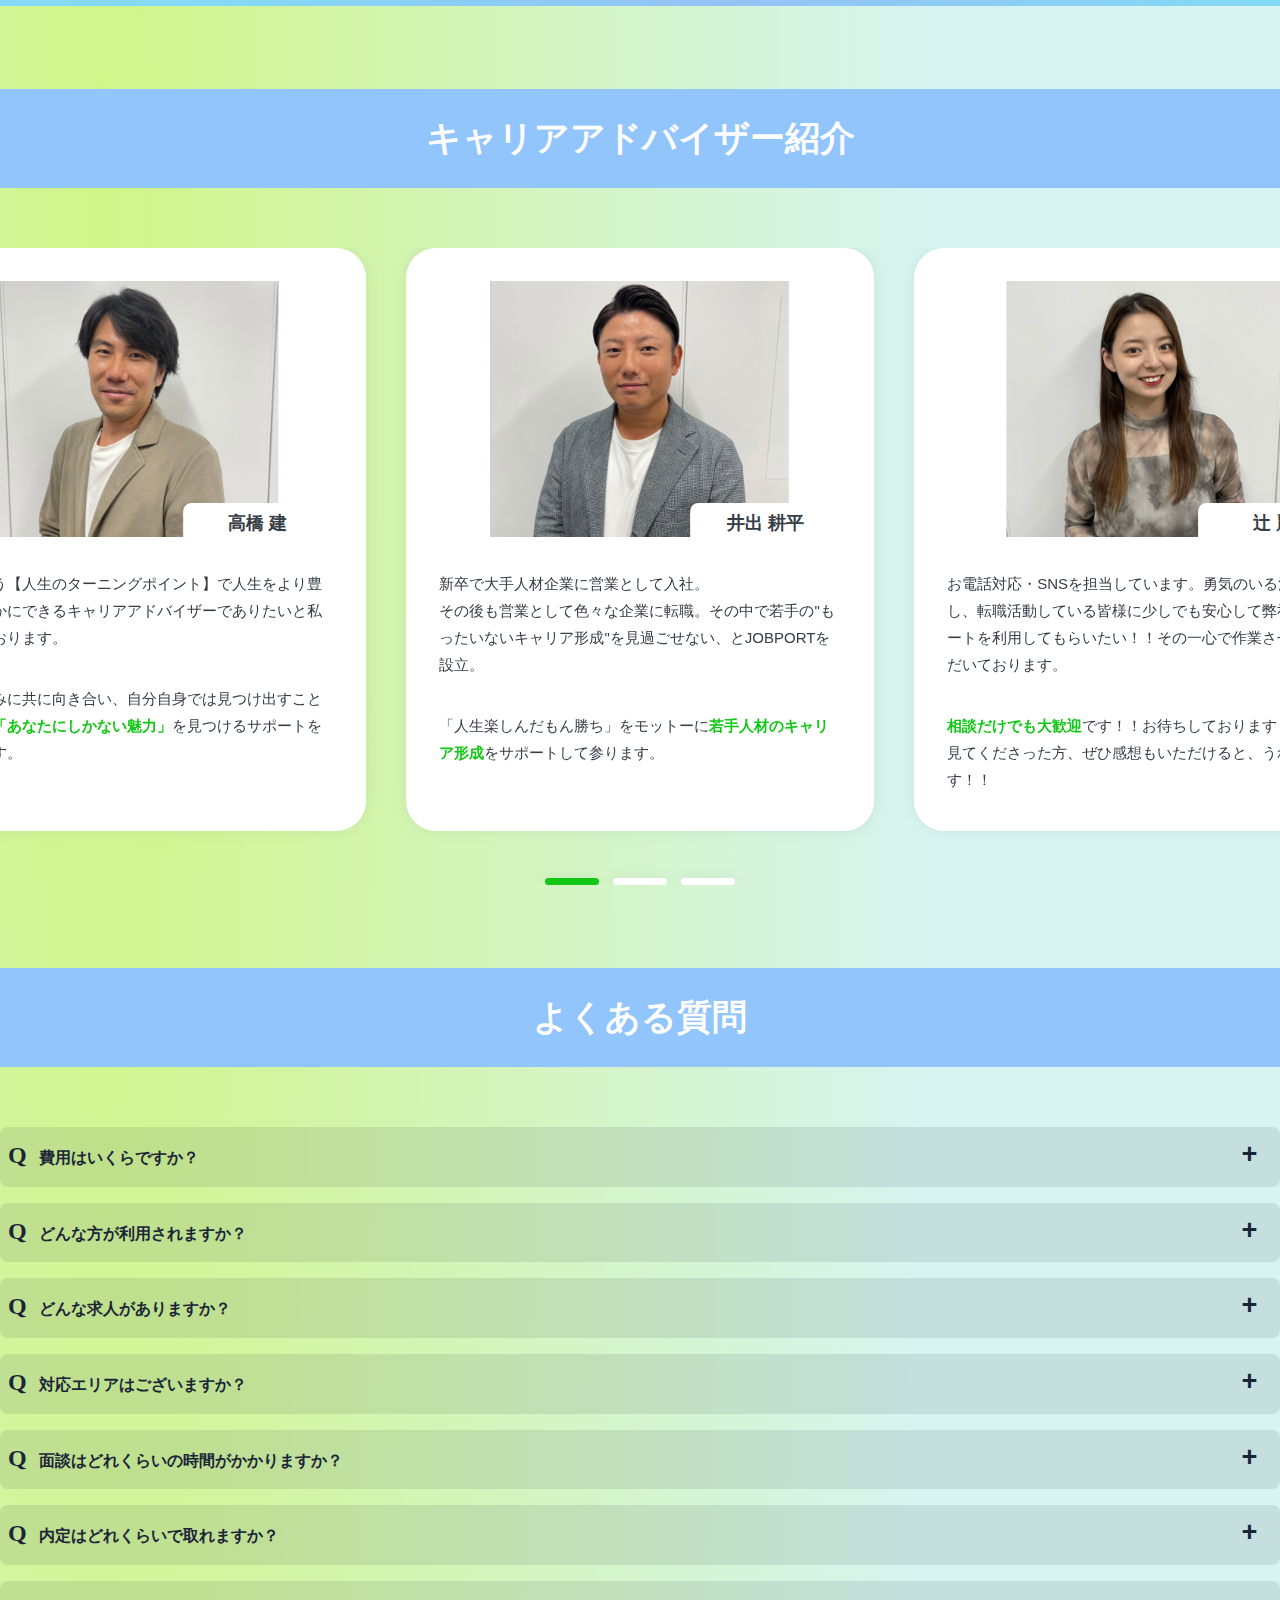
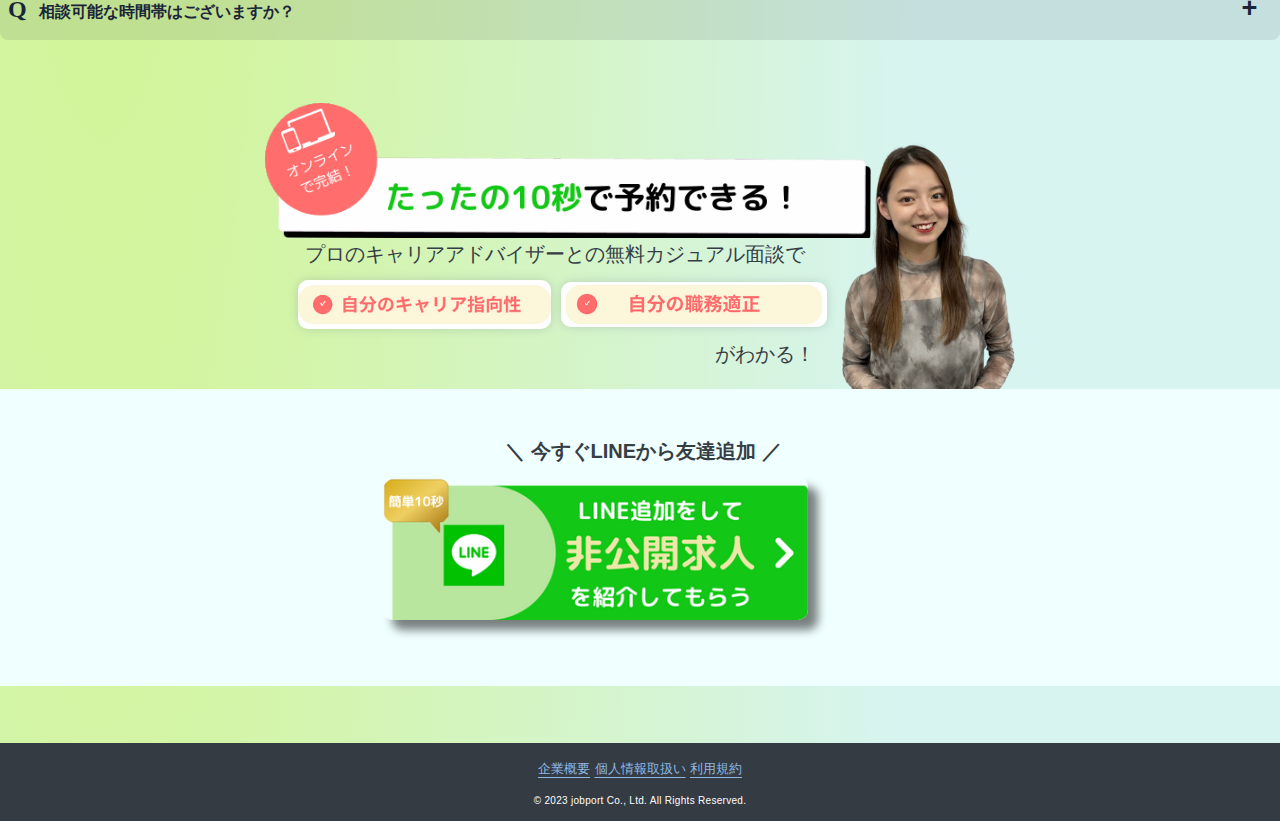
==== commit 8a311b14: "追加要件対応_LINE友達追加ボタン追加" ====
--- a/index.html
+++ b/index.html
@@ -75,7 +75,24 @@
         </div>
 
         <!-- 問い合わせフォームをiframeで表示1 -->
-        <iframe class="iframe" width="380px" height="610px" src="https://contact-form-gmail-sepia.vercel.app/" allowfullscreen scrolling="no"></iframe>
+        <!-- <iframe class="iframe" width="380px" height="610px" src="https://contact-form-gmail-sepia.vercel.app/" allowfullscreen scrolling="no"></iframe> -->
+
+        <section class="relative overflow-hidden py-o-56 ctaBg2">
+            <div class="w-o-614 md:w-o-900 mx-auto relative pb-o-24">
+                <div class="text-29 md:text-24 mb-o-20 leading-o-16 md:w-o-620 md:mx-auto md:pl-o-8 md:mb-o-12 font-bold text-center">
+                    <p>＼ 今すぐLINEから友達追加 ／<br class="md:hidden"></p>
+                </div>
+                <div class="md:flex md:items-center md:gap-o-12 md:w-o-620 md:mx-auto text-center"> 
+                    <a href="https://s.lmes.jp/landing-qr/1657702259-O3A24wmr?uLand=f0yISo">
+                        <img
+                            src="./jp-content/img/LINE_add_btn.png"
+                            alt="今すぐLINEから友達追加"
+                            class="w-o-512 cta_copy_shadow2 rounded-[0.12rem]"
+                            style="display: block; margin: auto;">
+                    </a>
+                </div>
+            </div>
+        </section>
        
     </section>
     <section class="relative mb-o-100" id="support">
@@ -700,7 +717,24 @@
         </div>
         
         <!-- 問い合わせフォームをiframeで表示2 -->
-        <iframe class="iframe" width="380px" height="610px" src="https://contact-form-gmail-sepia.vercel.app/" allowfullscreen scrolling="no"></iframe>
+        <!-- <iframe class="iframe" width="380px" height="610px" src="https://contact-form-gmail-sepia.vercel.app/" allowfullscreen scrolling="no"></iframe> -->
+
+        <section class="relative overflow-hidden py-o-56 ctaBg2">
+            <div class="w-o-614 md:w-o-900 mx-auto relative pb-o-24">
+                <div class="text-29 md:text-24 mb-o-20 leading-o-16 md:w-o-620 md:mx-auto md:pl-o-8 md:mb-o-12 font-bold text-center">
+                    <p>＼ 今すぐLINEから友達追加 ／<br class="md:hidden"></p>
+                </div>
+                <div class="md:flex md:items-center md:gap-o-12 md:w-o-620 md:mx-auto text-center"> 
+                    <a href="https://s.lmes.jp/landing-qr/1657702259-O3A24wmr?uLand=f0yISo">
+                        <img
+                            src="./jp-content/img/LINE_add_btn.png"
+                            alt="今すぐLINEから友達追加"
+                            class="w-o-512 cta_copy_shadow2 rounded-[0.12rem]"
+                            style="display: block; margin: auto;">
+                    </a>
+                </div>
+            </div>
+        </section>
 
     </section>
     <section class="py-o-100">
@@ -966,7 +1000,25 @@
         </div>
 
         <!-- 問い合わせフォームをiframeで表示3 -->
-        <iframe class="iframe" width="380px" height="610px" src="https://contact-form-gmail-sepia.vercel.app/" allowfullscreen scrolling="no"></iframe>
+        <!-- <iframe class="iframe" width="380px" height="610px" src="https://contact-form-gmail-sepia.vercel.app/" allowfullscreen scrolling="no"></iframe> -->
+
+        <section class="relative overflow-hidden py-o-56 ctaBg2">
+            <div class="w-o-614 md:w-o-900 mx-auto relative pb-o-24">
+                <div class="text-29 md:text-24 mb-o-20 leading-o-16 md:w-o-620 md:mx-auto md:pl-o-8 md:mb-o-12 font-bold text-center">
+                    <p>＼ 今すぐLINEから友達追加 ／<br class="md:hidden"></p>
+                </div>
+                <div class="md:flex md:items-center md:gap-o-12 md:w-o-620 md:mx-auto text-center"> 
+                    <a href="https://s.lmes.jp/landing-qr/1657702259-O3A24wmr?uLand=f0yISo">
+                        <img
+                            src="./jp-content/img/LINE_add_btn.png"
+                            alt="今すぐLINEから友達追加"
+                            class="w-o-512 cta_copy_shadow2 rounded-[0.12rem]"
+                            style="display: block; margin: auto;">
+                    </a>
+                </div>
+            </div>
+        </section>
+
     </section>
     <footer class="bg-[#343b42] text-center pb-o-16 md:py-o-16">
         <a  class="text-16 text-center text-[#8eb8e2] underline underline-offset-4 inline-block mb-o-16"
--- a/jp-content/css/styles.css
+++ b/jp-content/css/styles.css
@@ -1456,6 +1456,9 @@
 .cta_copy_shadow {
   box-shadow: 0 0 10px rgb(104, 122, 135, 0.28);
 }
+.cta_copy_shadow2 {
+  box-shadow: 10px 10px 10px rgba(0, 0, 0, 0.5);
+}
 .form_shadow {
   box-shadow: 0 0 16px rgb(104, 122, 135, 0.2);
 }
@@ -1512,6 +1515,11 @@
     ),
     radial-gradient(at 98% 8%, hsla(218, 76%, 83%, 1) 0px, transparent 50%);
 }
+.ctaBg2 {
+  background-color: azure;
+  margin: auto auto 10px auto;
+}
+
 .btn_arrow {
   position: relative;
 }
@@ -2282,6 +2290,23 @@
   display: block;
   margin: auto auto 10px auto;
   border-radius: 20px;
+  @media (max-width: 500px) {
+    /* 横幅が500px以下の場合に適用するスタイル */
+    height: 610px;
+  }
+  @media (min-width: 501px) {
+    /* 横幅が501px以上の場合に適用するスタイル */
+    width: 480px;
+    height: 610px;
+  }
+  @media (min-width: 650px) {
+    width: 630px;
+    height: 610px;
+  }
+  @media (min-width: 1000px) {
+    width: 950px;
+    height: 610px;
+  }
 }
 
 /* QAエリア */
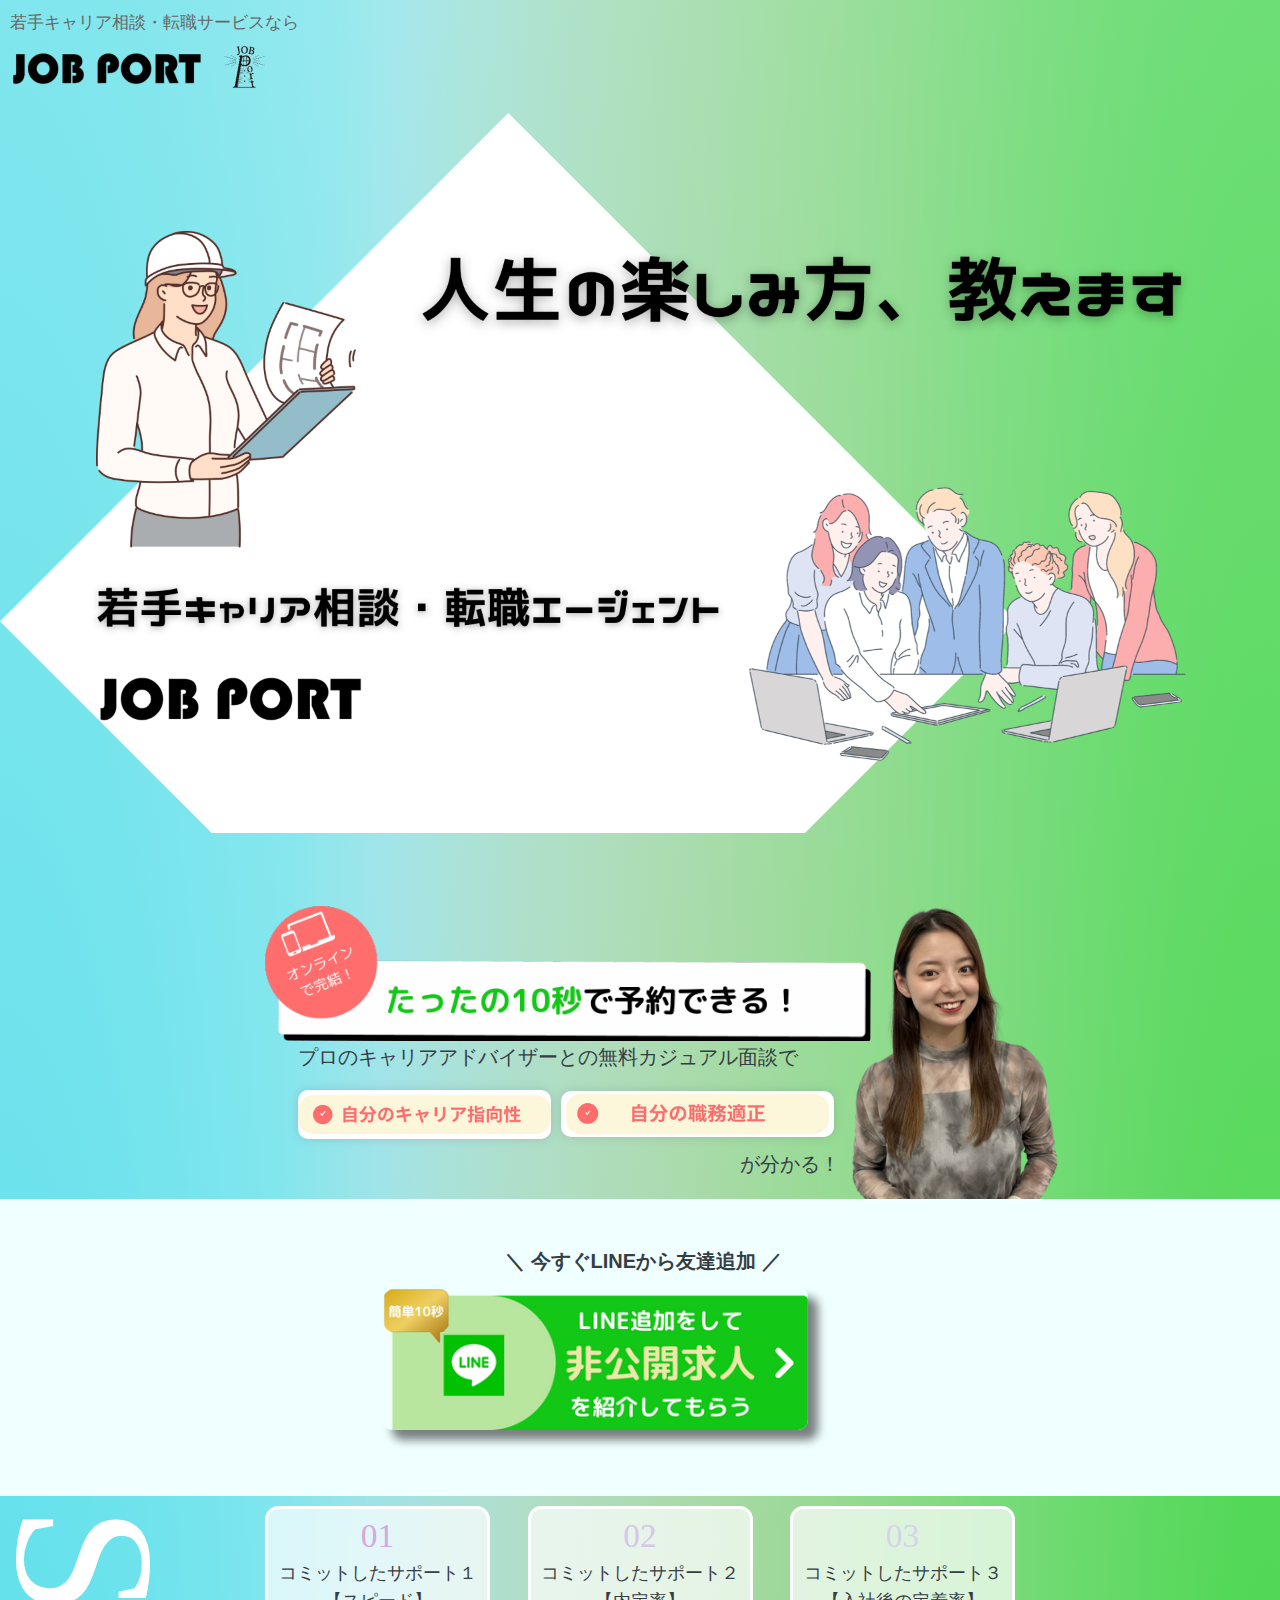
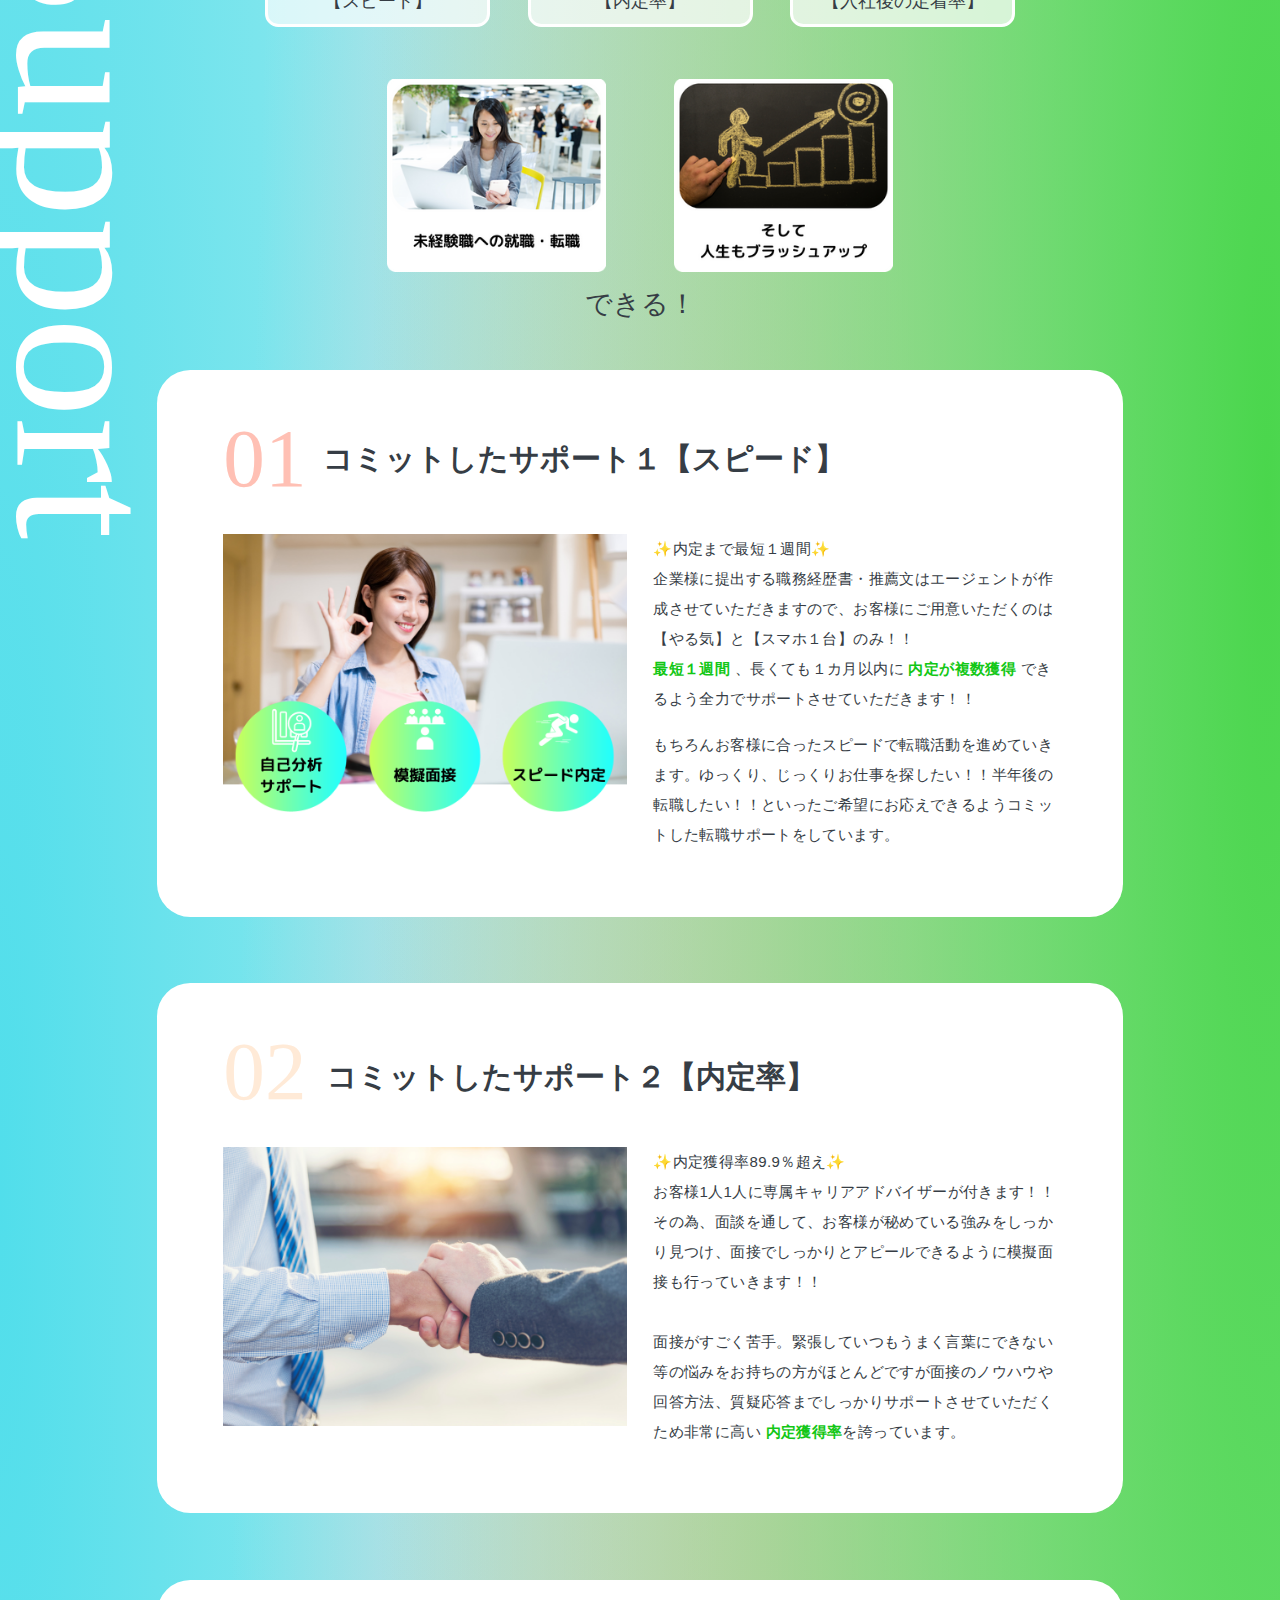
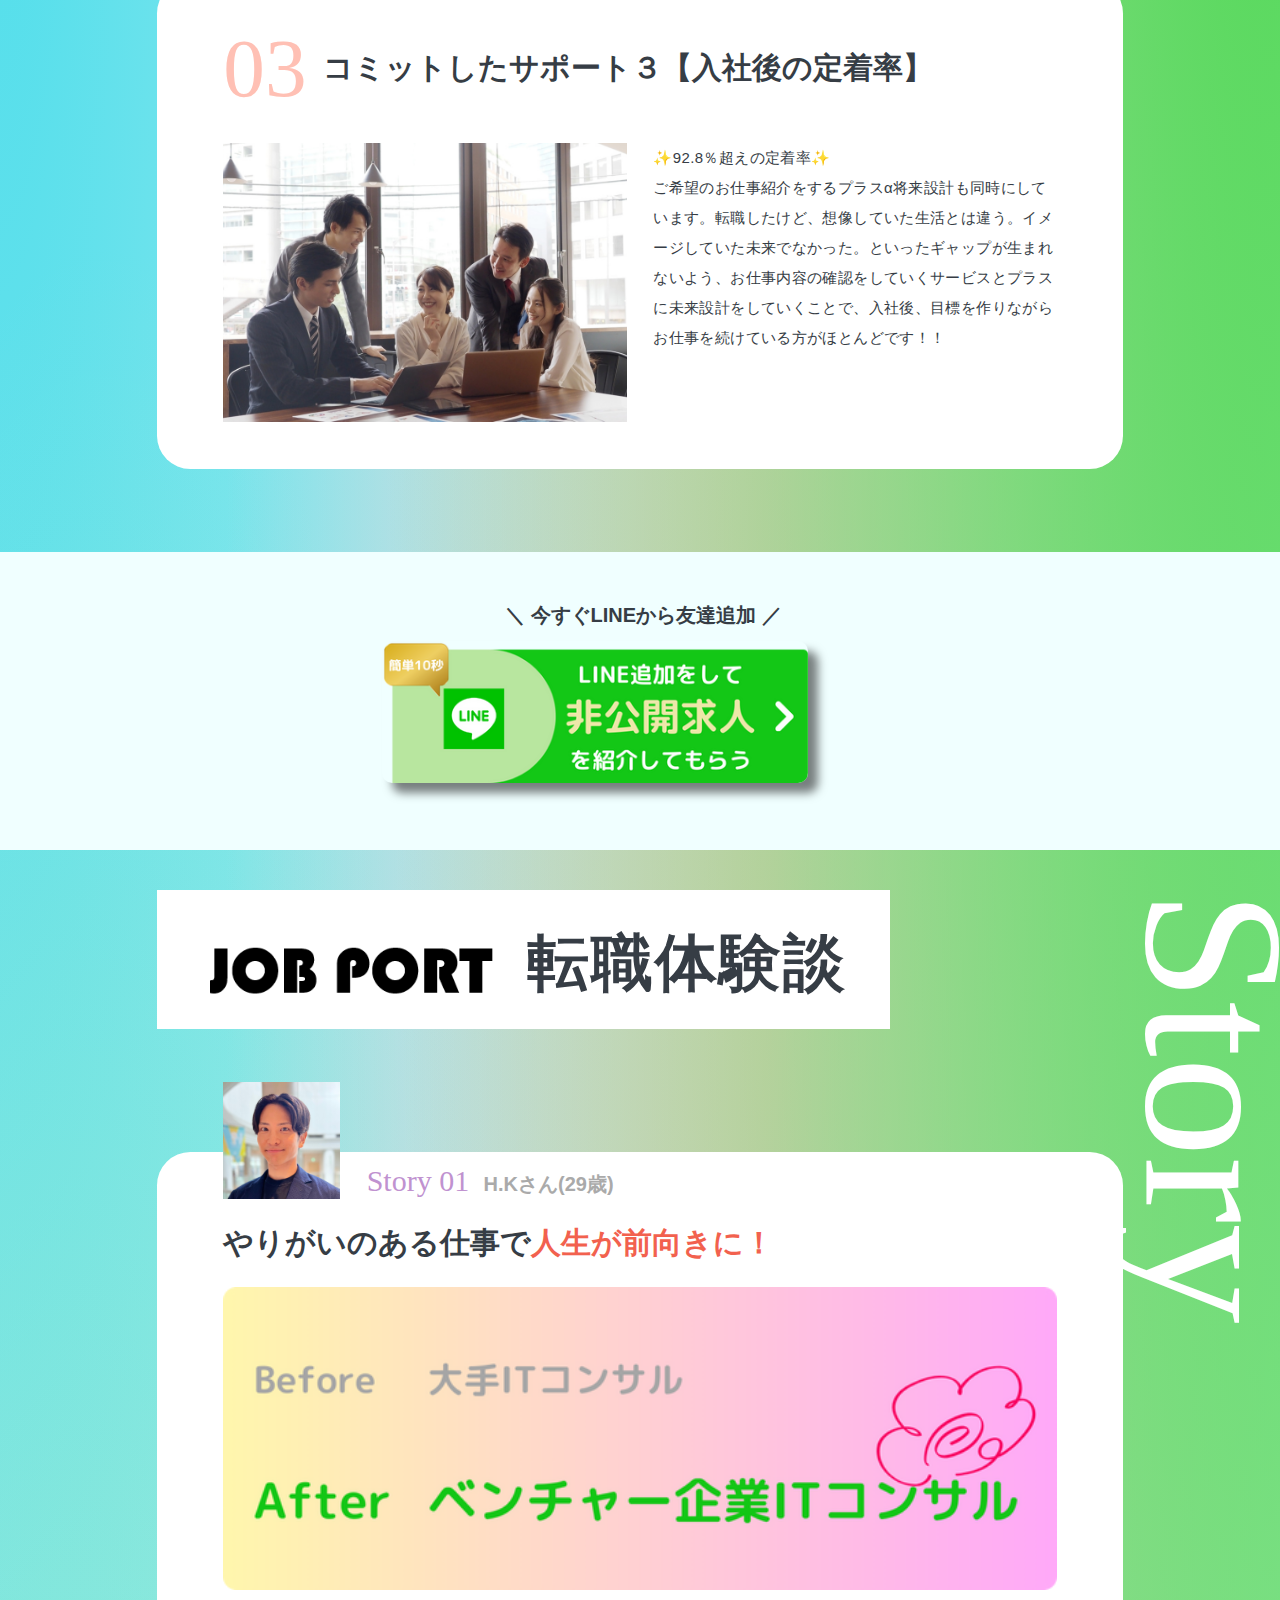
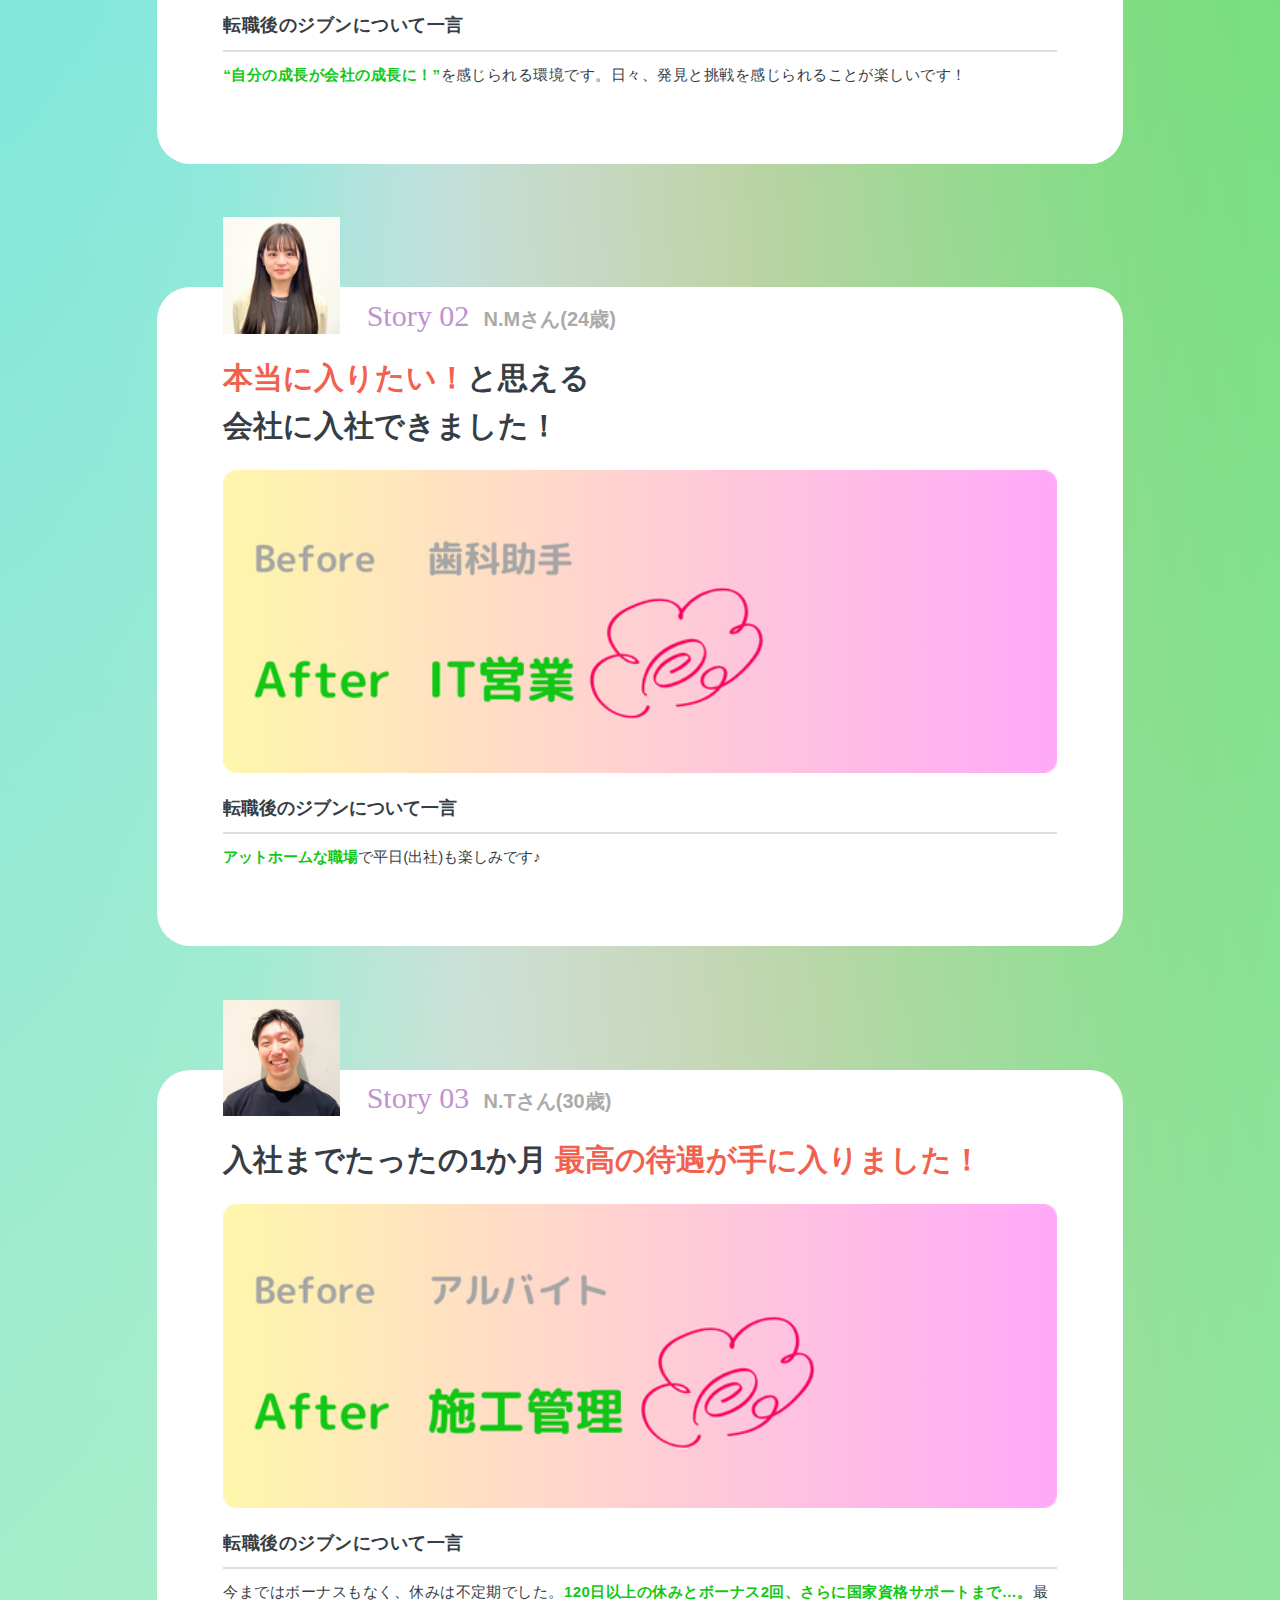
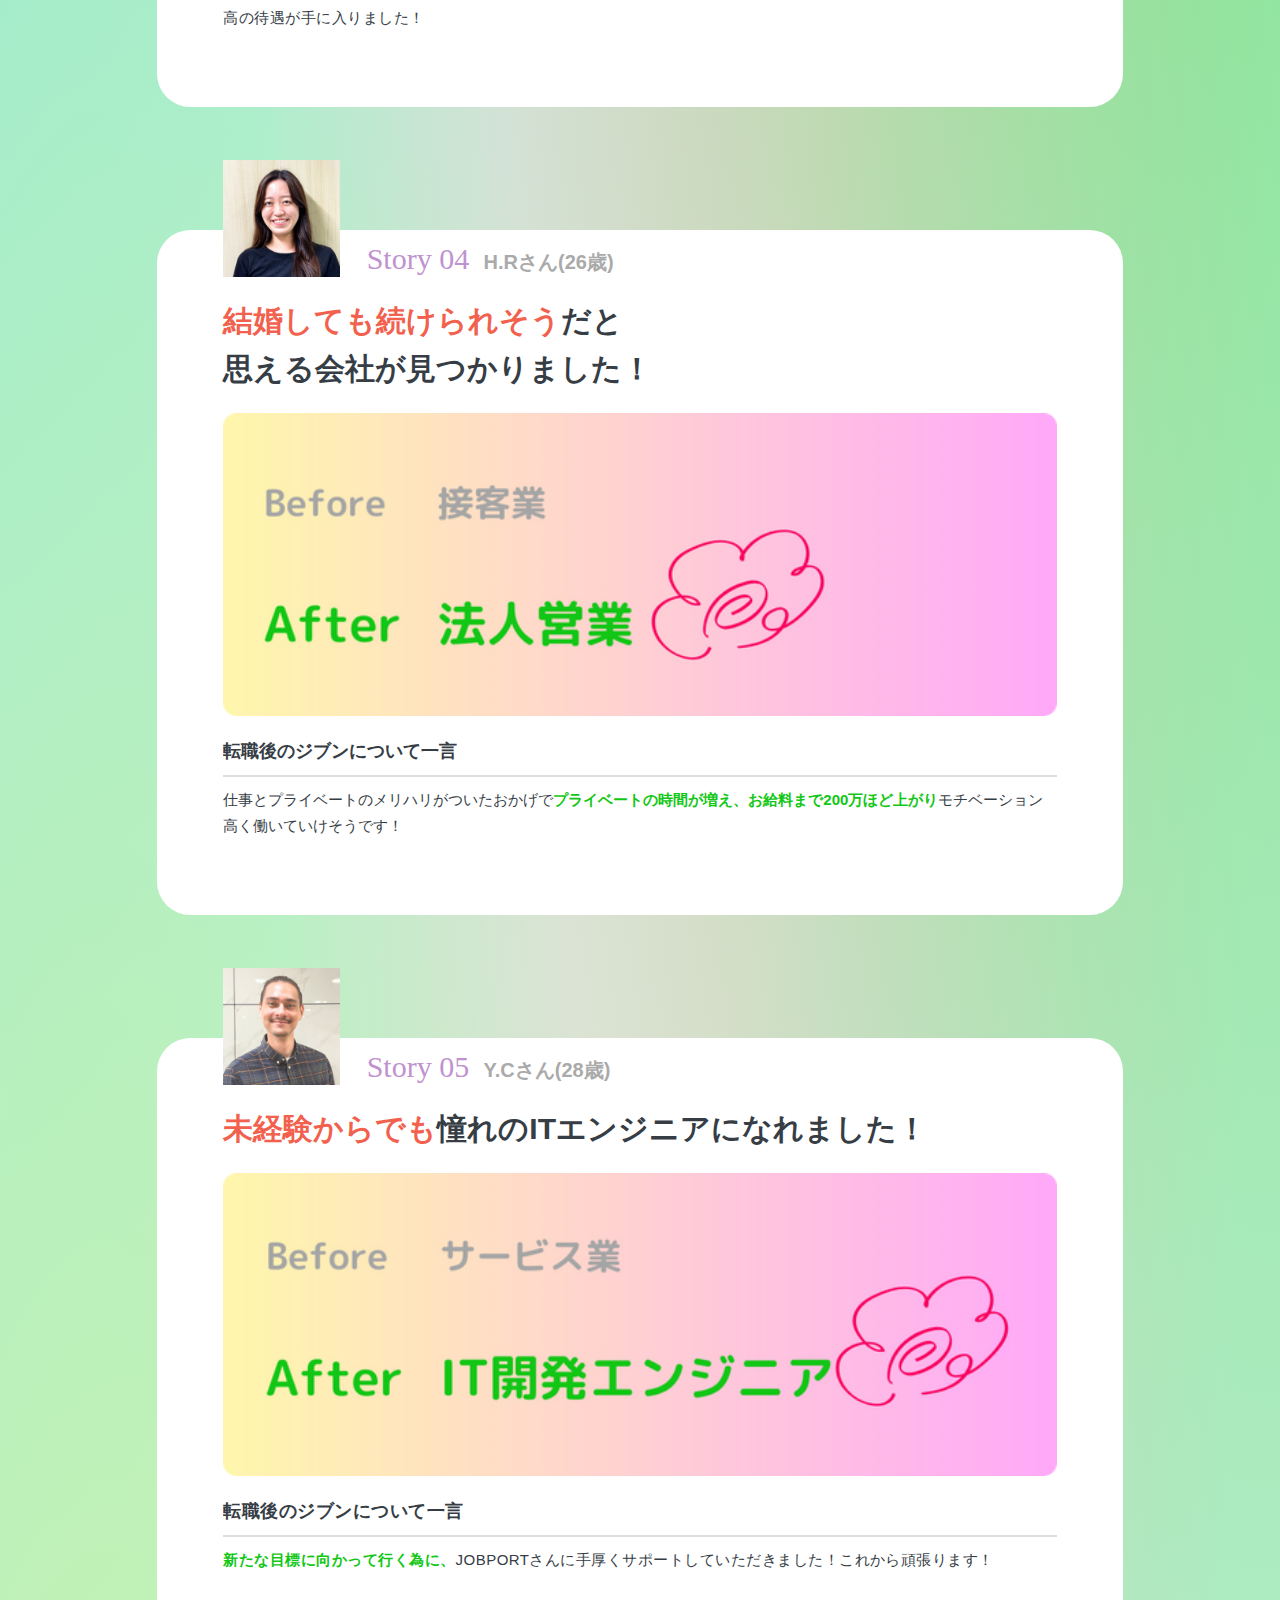
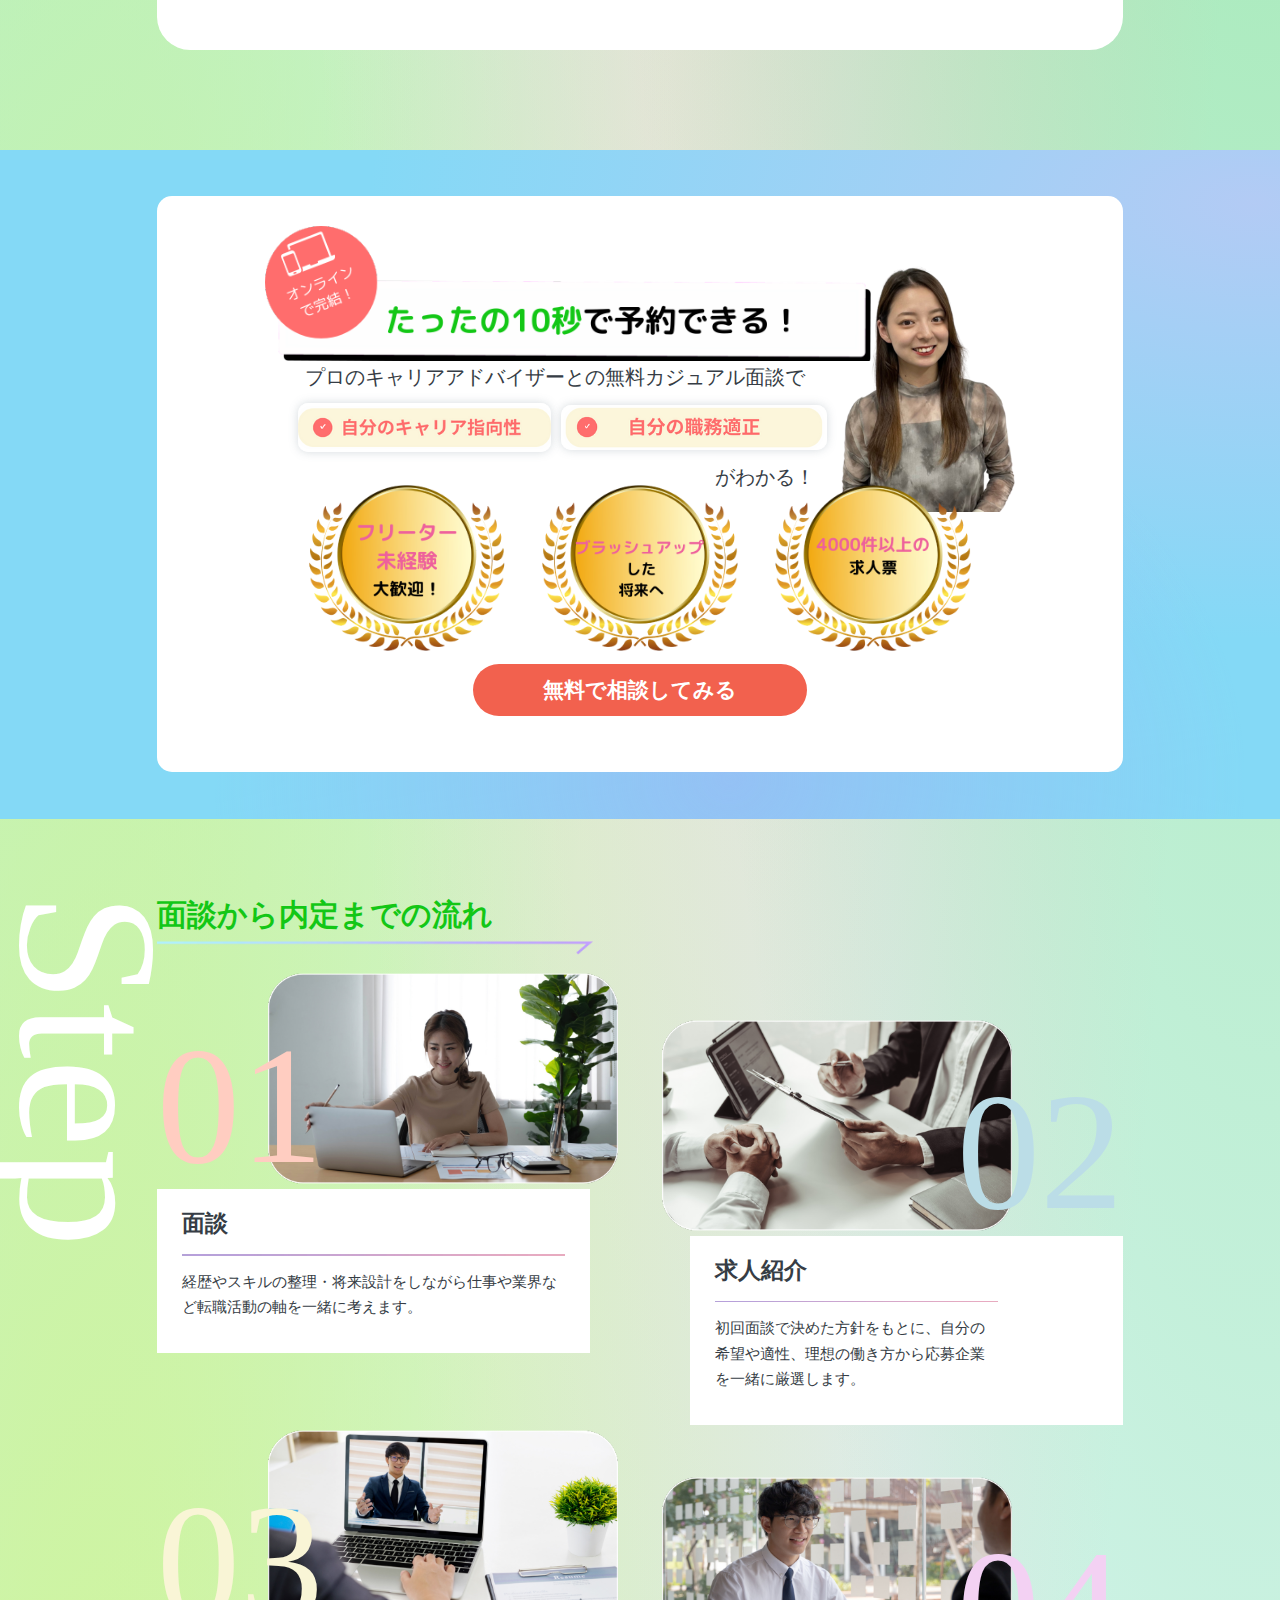
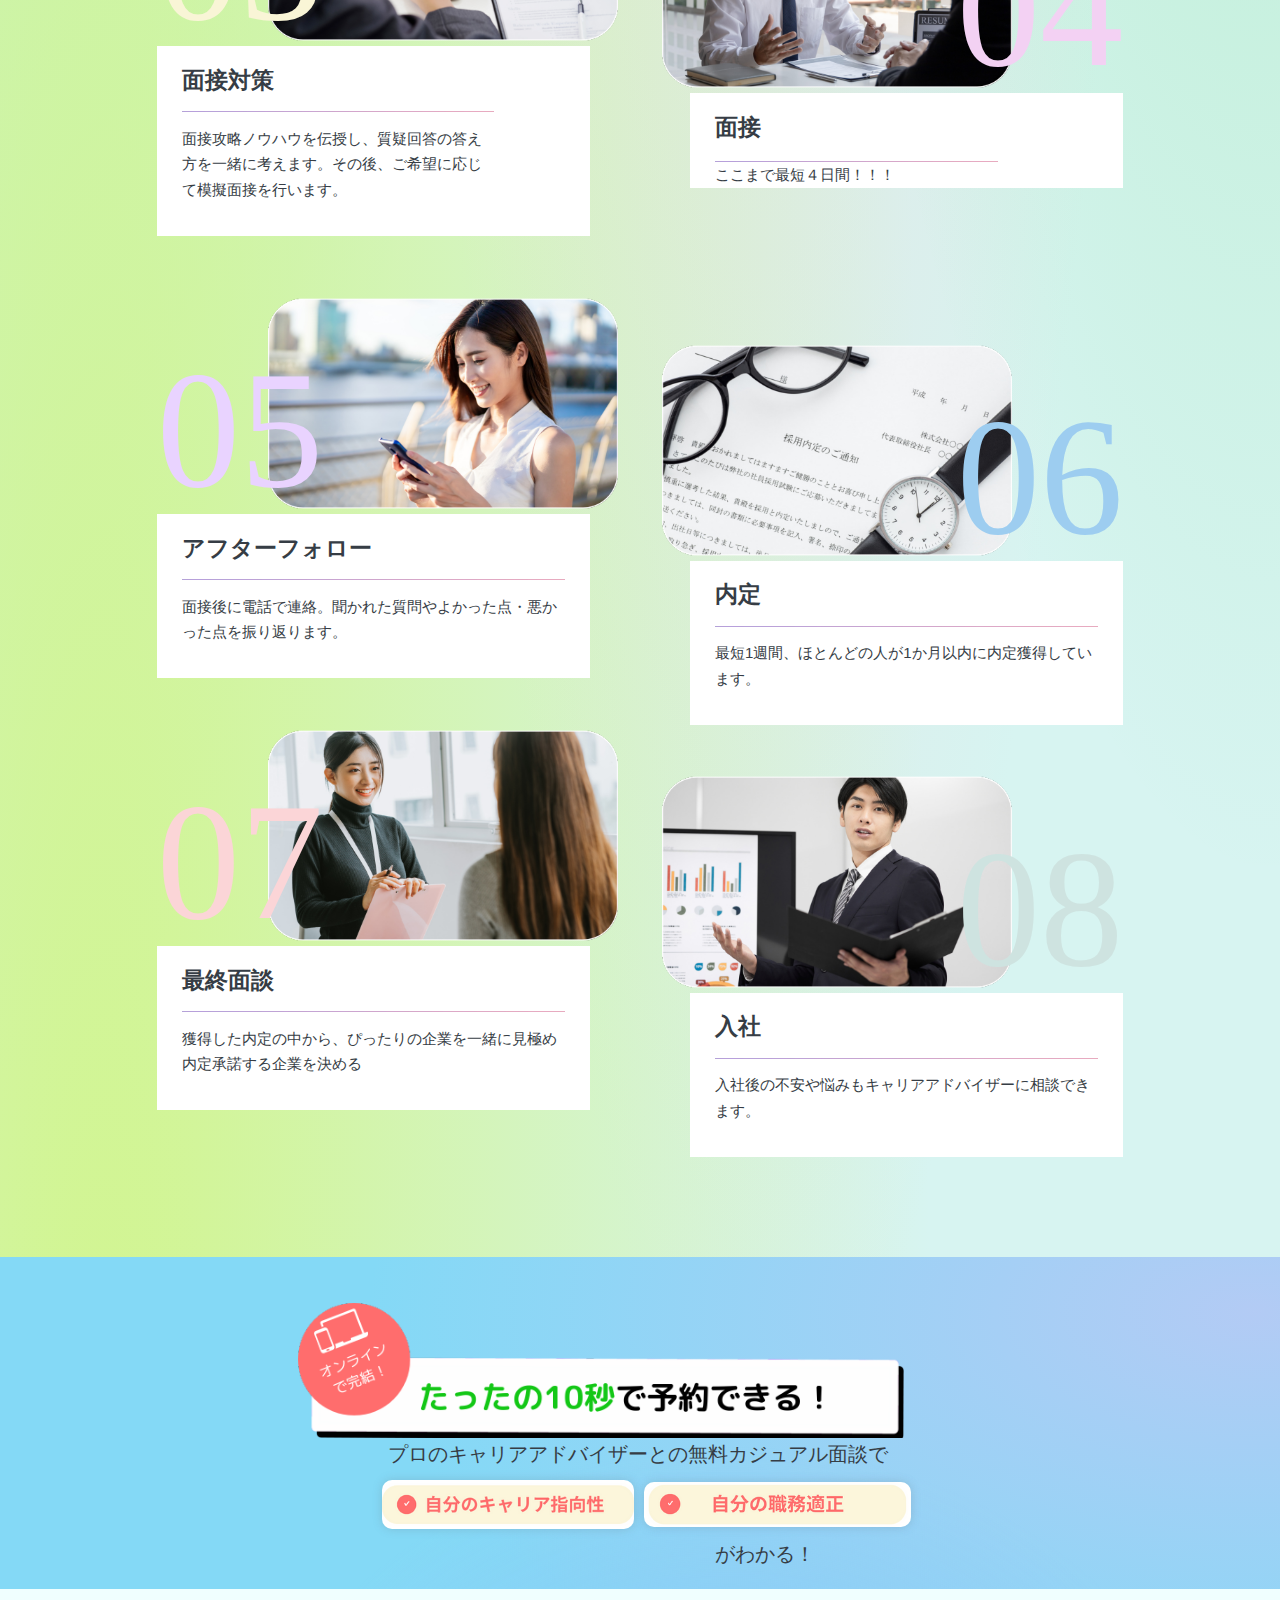
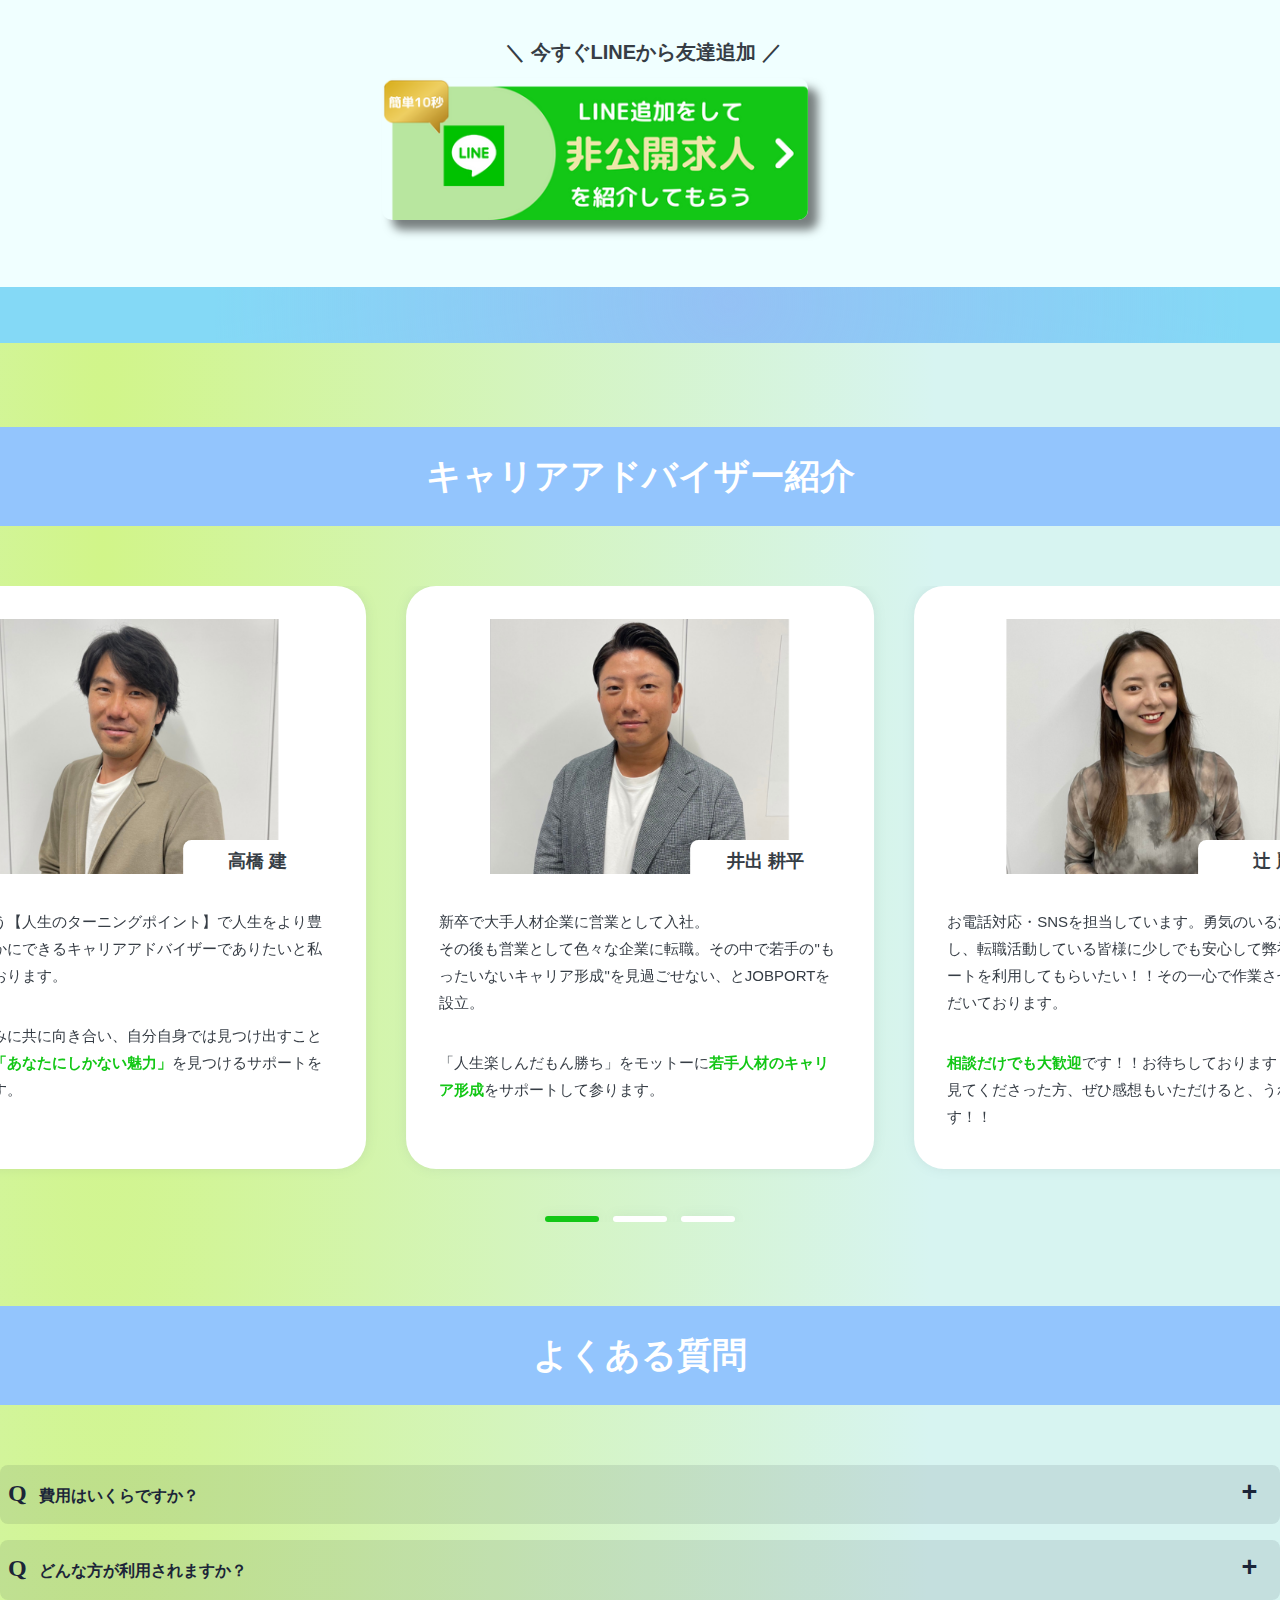
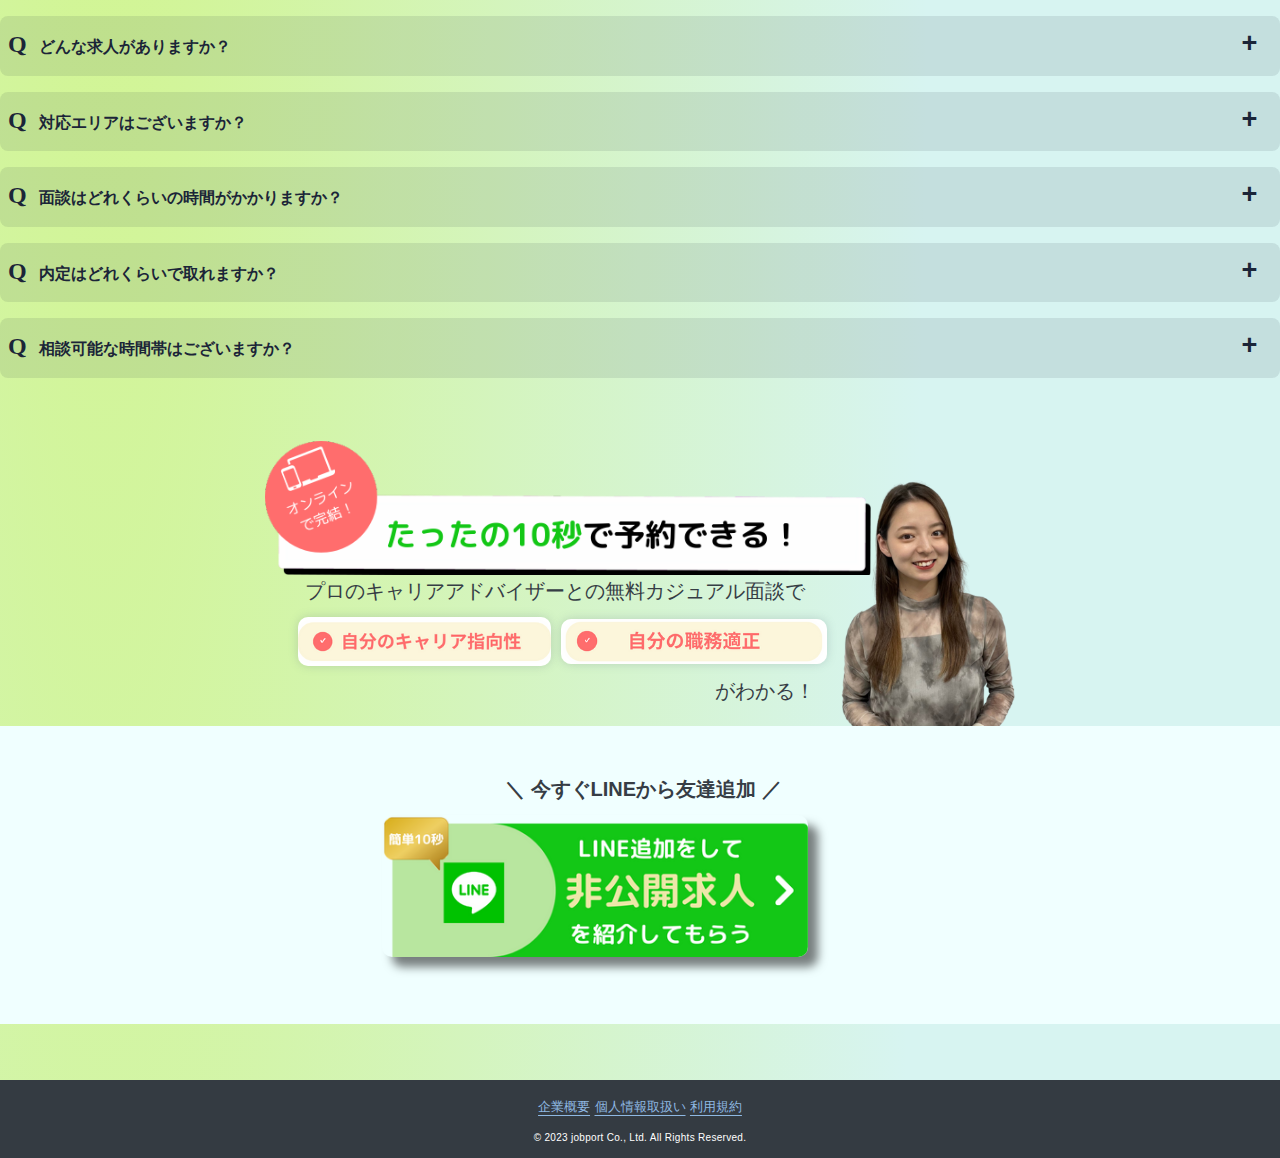
==== commit 303842fb: "hoge" ====
--- a/index.html
+++ b/index.html
@@ -87,7 +87,7 @@
                         <img
                             src="./jp-content/img/LINE_add_btn.png"
                             alt="今すぐLINEから友達追加"
-                            class="w-o-512 cta_copy_shadow2 rounded-[0.12rem]"
+                            class="w-o-512 cta_copy_shadow2 rounded-[0.12rem] keyframe6 animation"
                             style="display: block; margin: auto;">
                     </a>
                 </div>
@@ -252,6 +252,24 @@
             </li>
         </ul>
     </section>
+
+    <section class="relative overflow-hidden py-o-56 ctaBg3">
+        <div class="w-o-614 md:w-o-900 mx-auto relative pb-o-24">
+            <div class="text-29 md:text-24 mb-o-20 leading-o-16 md:w-o-620 md:mx-auto md:pl-o-8 md:mb-o-12 font-bold text-center">
+                <p>＼ 今すぐLINEから友達追加 ／<br class="md:hidden"></p>
+            </div>
+            <div class="md:flex md:items-center md:gap-o-12 md:w-o-620 md:mx-auto text-center"> 
+                <a href="https://s.lmes.jp/landing-qr/1657702259-O3A24wmr?uLand=f0yISo">
+                    <img
+                        src="./jp-content/img/LINE_add_btn.png"
+                        alt="今すぐLINEから友達追加"
+                        class="w-o-512 cta_copy_shadow2 rounded-[0.12rem] keyframe6 animation"
+                        style="display: block; margin: auto;">
+                </a>
+            </div>
+        </div>
+    </section>
+
     <section class="relative overflow-hidden pb-o-120">
         <h2
             class="text-130 md:text-[2.40rem] text-white font-BarlowCondensed font-medium [writing-mode:vertical-rl] leading-none absolute -right-[0.22rem] md:-right-o-41">
@@ -729,7 +747,7 @@
                         <img
                             src="./jp-content/img/LINE_add_btn.png"
                             alt="今すぐLINEから友達追加"
-                            class="w-o-512 cta_copy_shadow2 rounded-[0.12rem]"
+                            class="w-o-512 cta_copy_shadow2 rounded-[0.12rem] keyframe6 animation"
                             style="display: block; margin: auto;">
                     </a>
                 </div>
@@ -1012,7 +1030,7 @@
                         <img
                             src="./jp-content/img/LINE_add_btn.png"
                             alt="今すぐLINEから友達追加"
-                            class="w-o-512 cta_copy_shadow2 rounded-[0.12rem]"
+                            class="w-o-512 cta_copy_shadow2 rounded-[0.12rem] keyframe6 animation"
                             style="display: block; margin: auto;">
                     </a>
                 </div>
--- a/jp-content/css/styles.css
+++ b/jp-content/css/styles.css
@@ -1519,6 +1519,10 @@
   background-color: azure;
   margin: auto auto 10px auto;
 }
+.ctaBg3 {
+  background-color: azure;
+  margin: auto auto 40px auto;
+}
 
 .btn_arrow {
   position: relative;
@@ -2405,3 +2409,28 @@
   -webkit-transform-origin: 50% 50%;
   transform-origin: 50% 50%;
 }
+
+.animation {
+  animation-timing-function: ease-in-out;
+  animation-iteration-count: infinite;
+  animation-direction: alternate;
+  animation-duration: 1.5s;
+  /* width: 128px; */
+}
+
+.keyframe6 {
+  animation-name: poyopoyo;
+}
+
+@keyframes poyopoyo {
+  0%,
+  40%,
+  60%,
+  80% {
+    transform: scale(1);
+  }
+  50%,
+  70% {
+    transform: scale(0.95);
+  }
+}
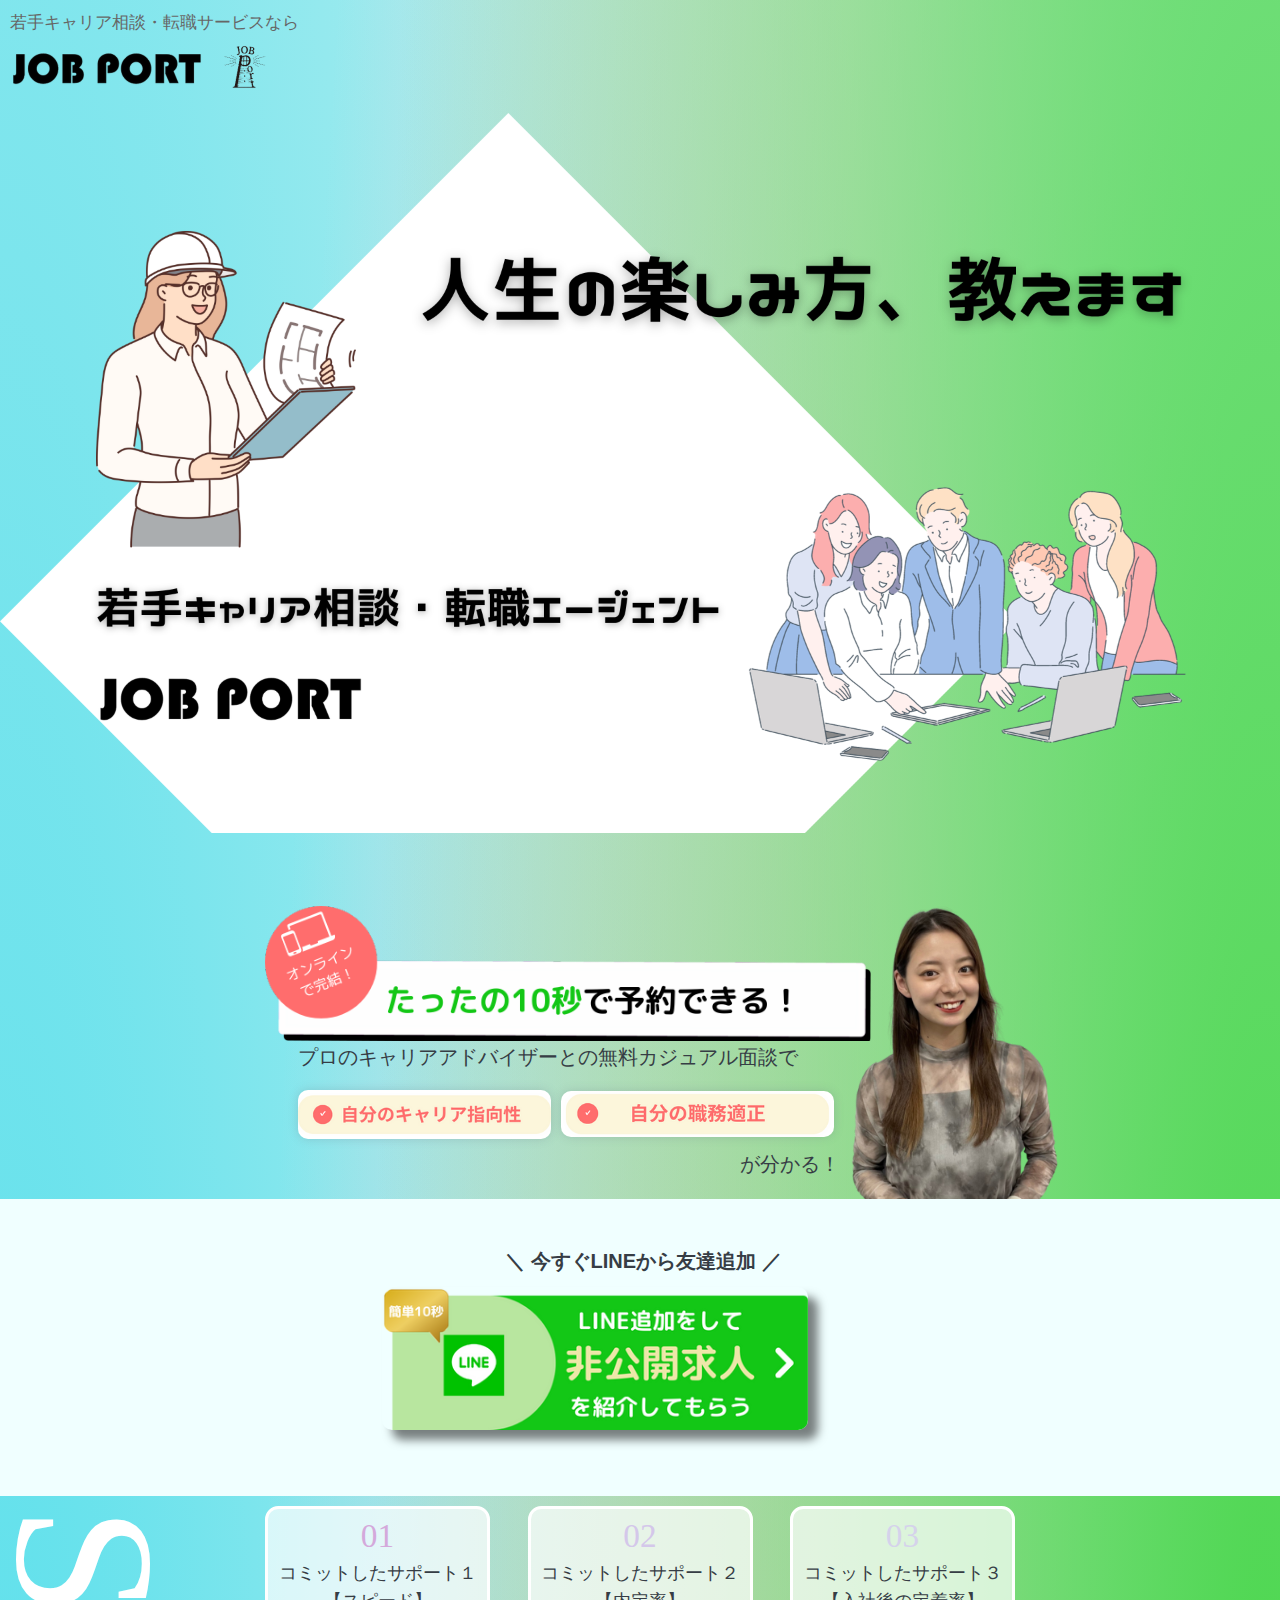
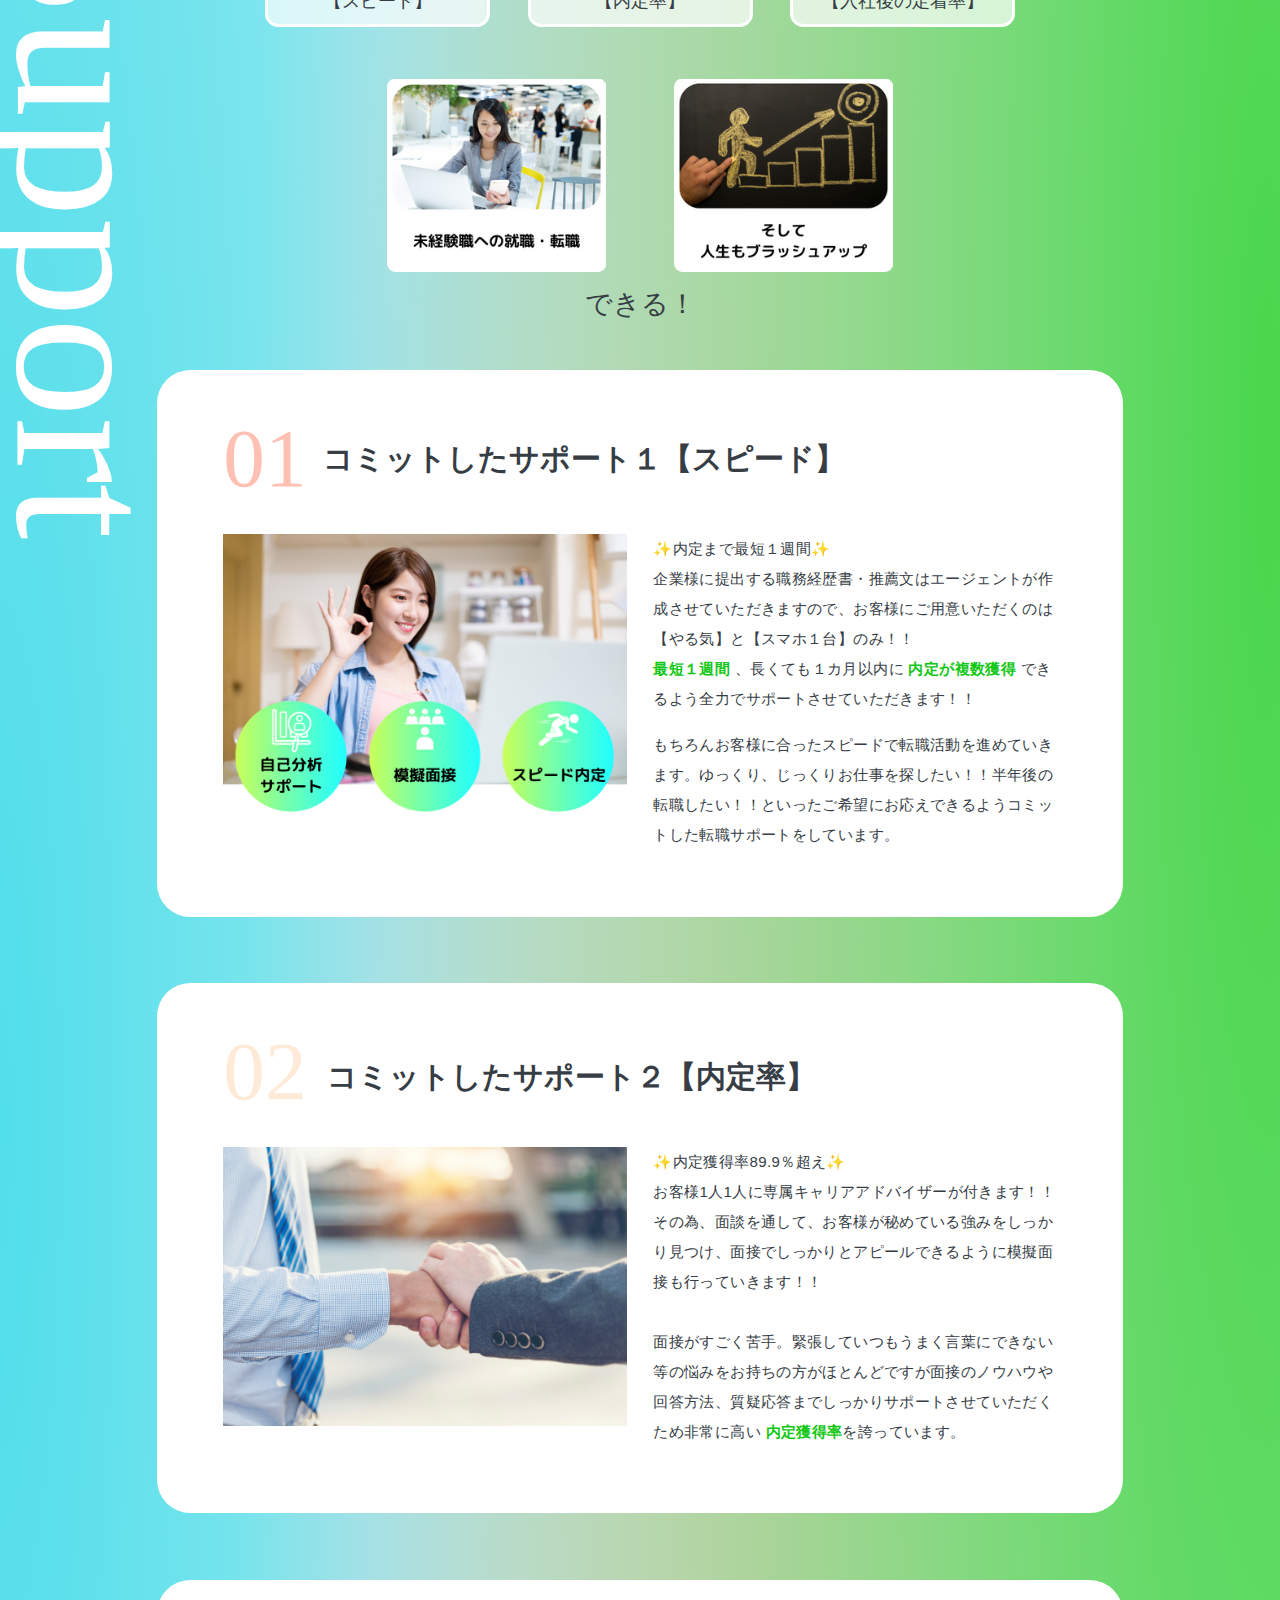
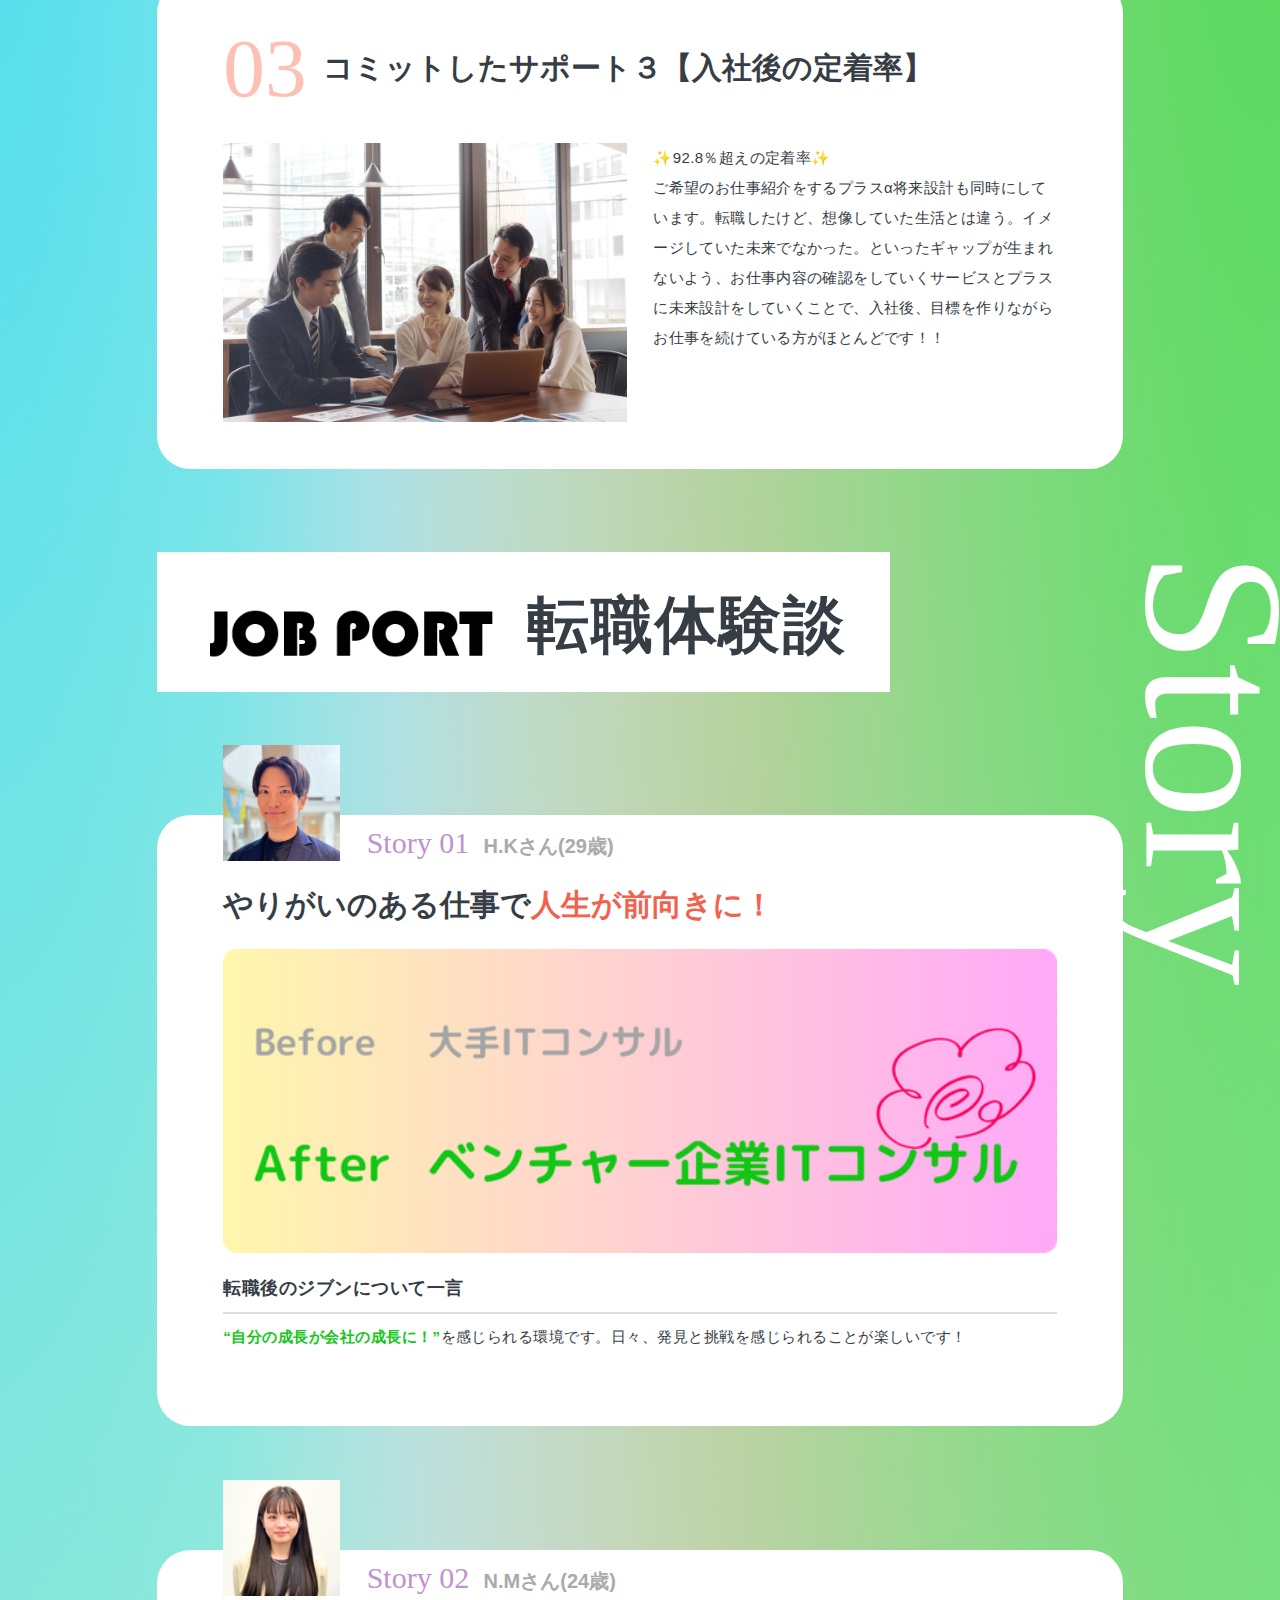
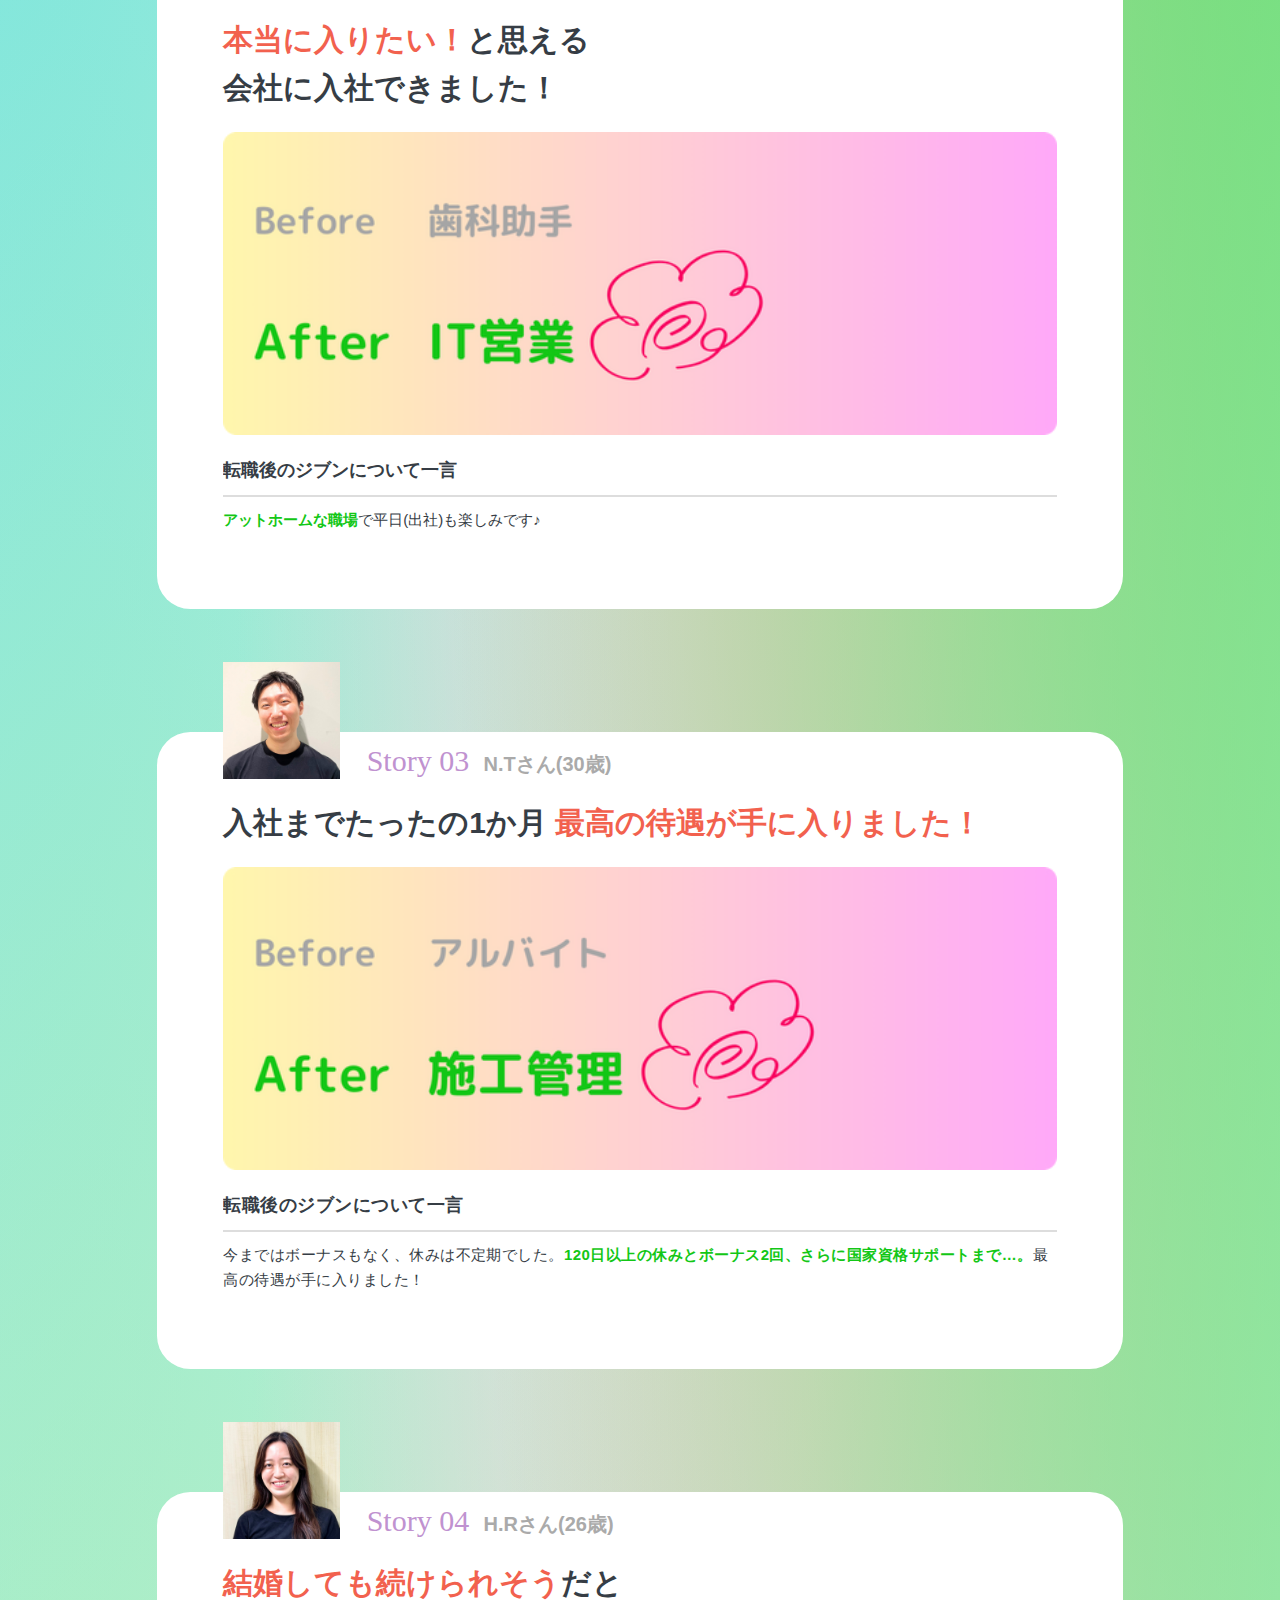
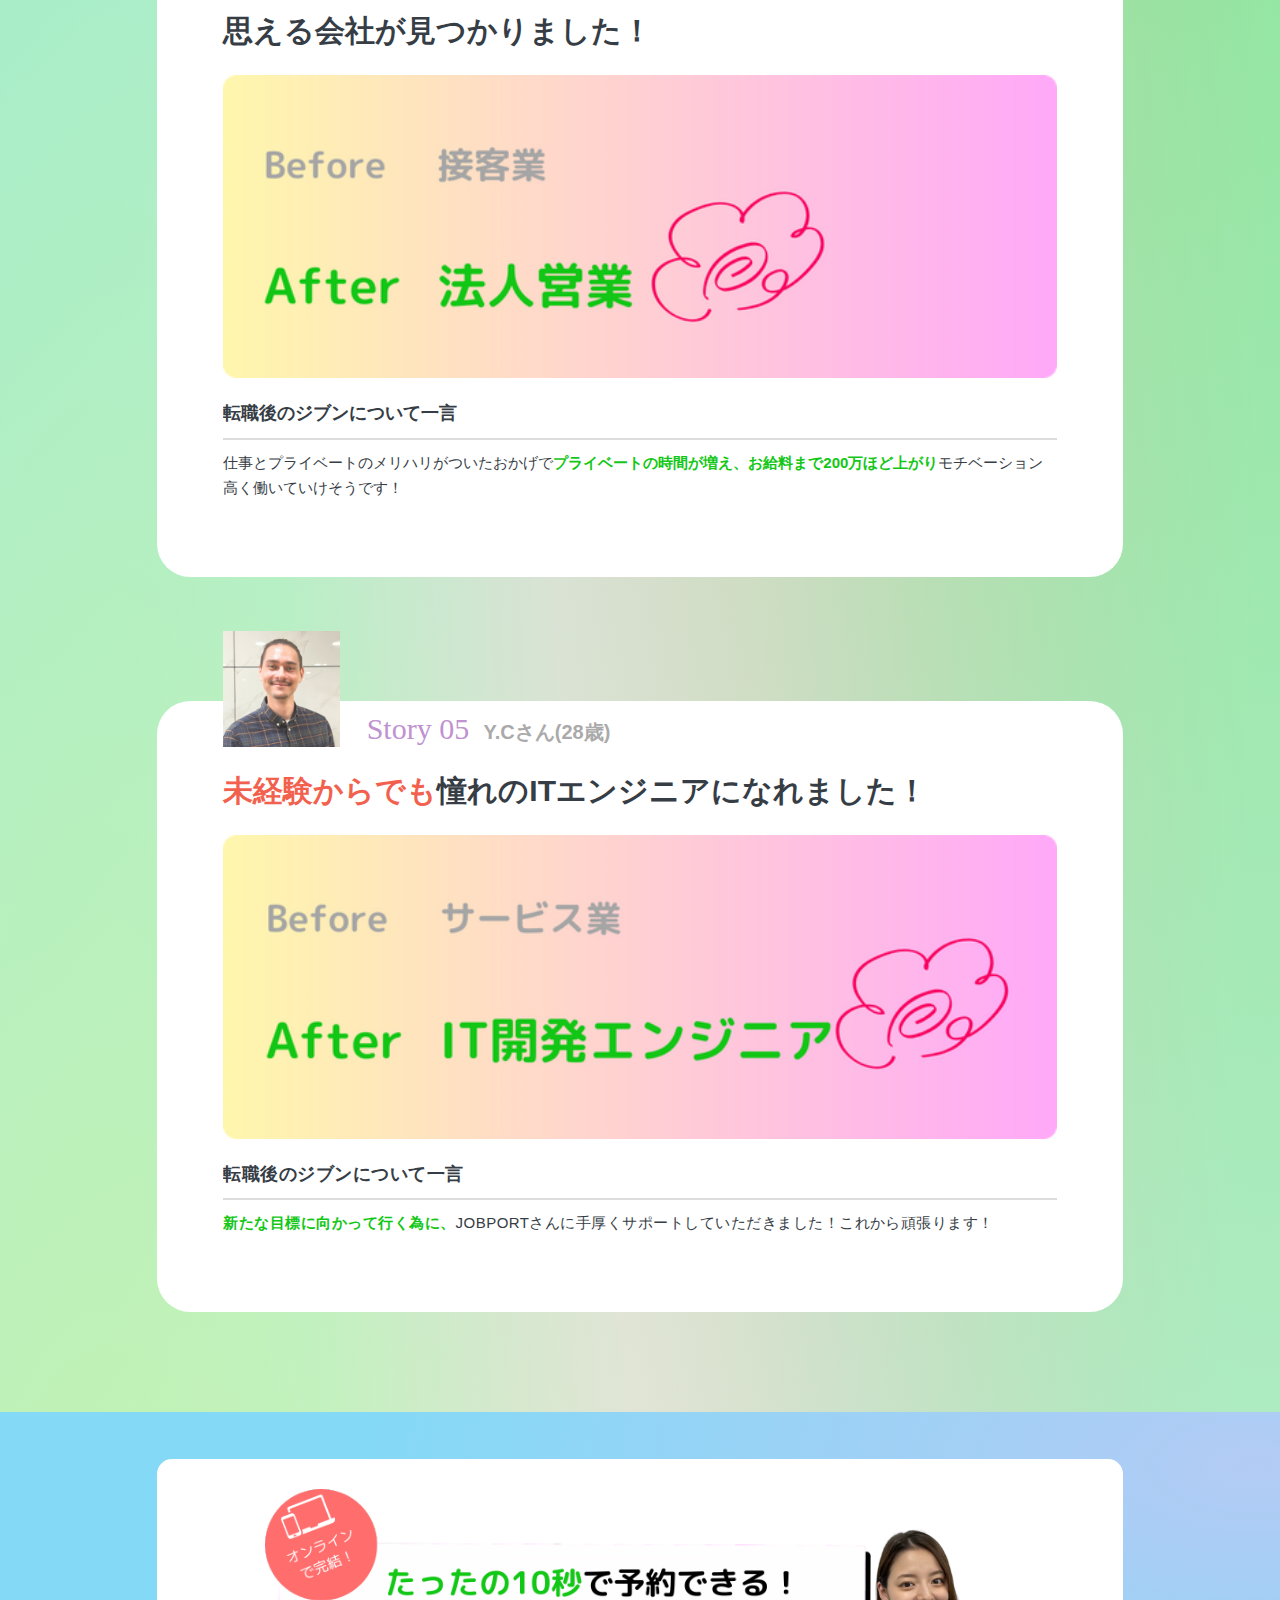
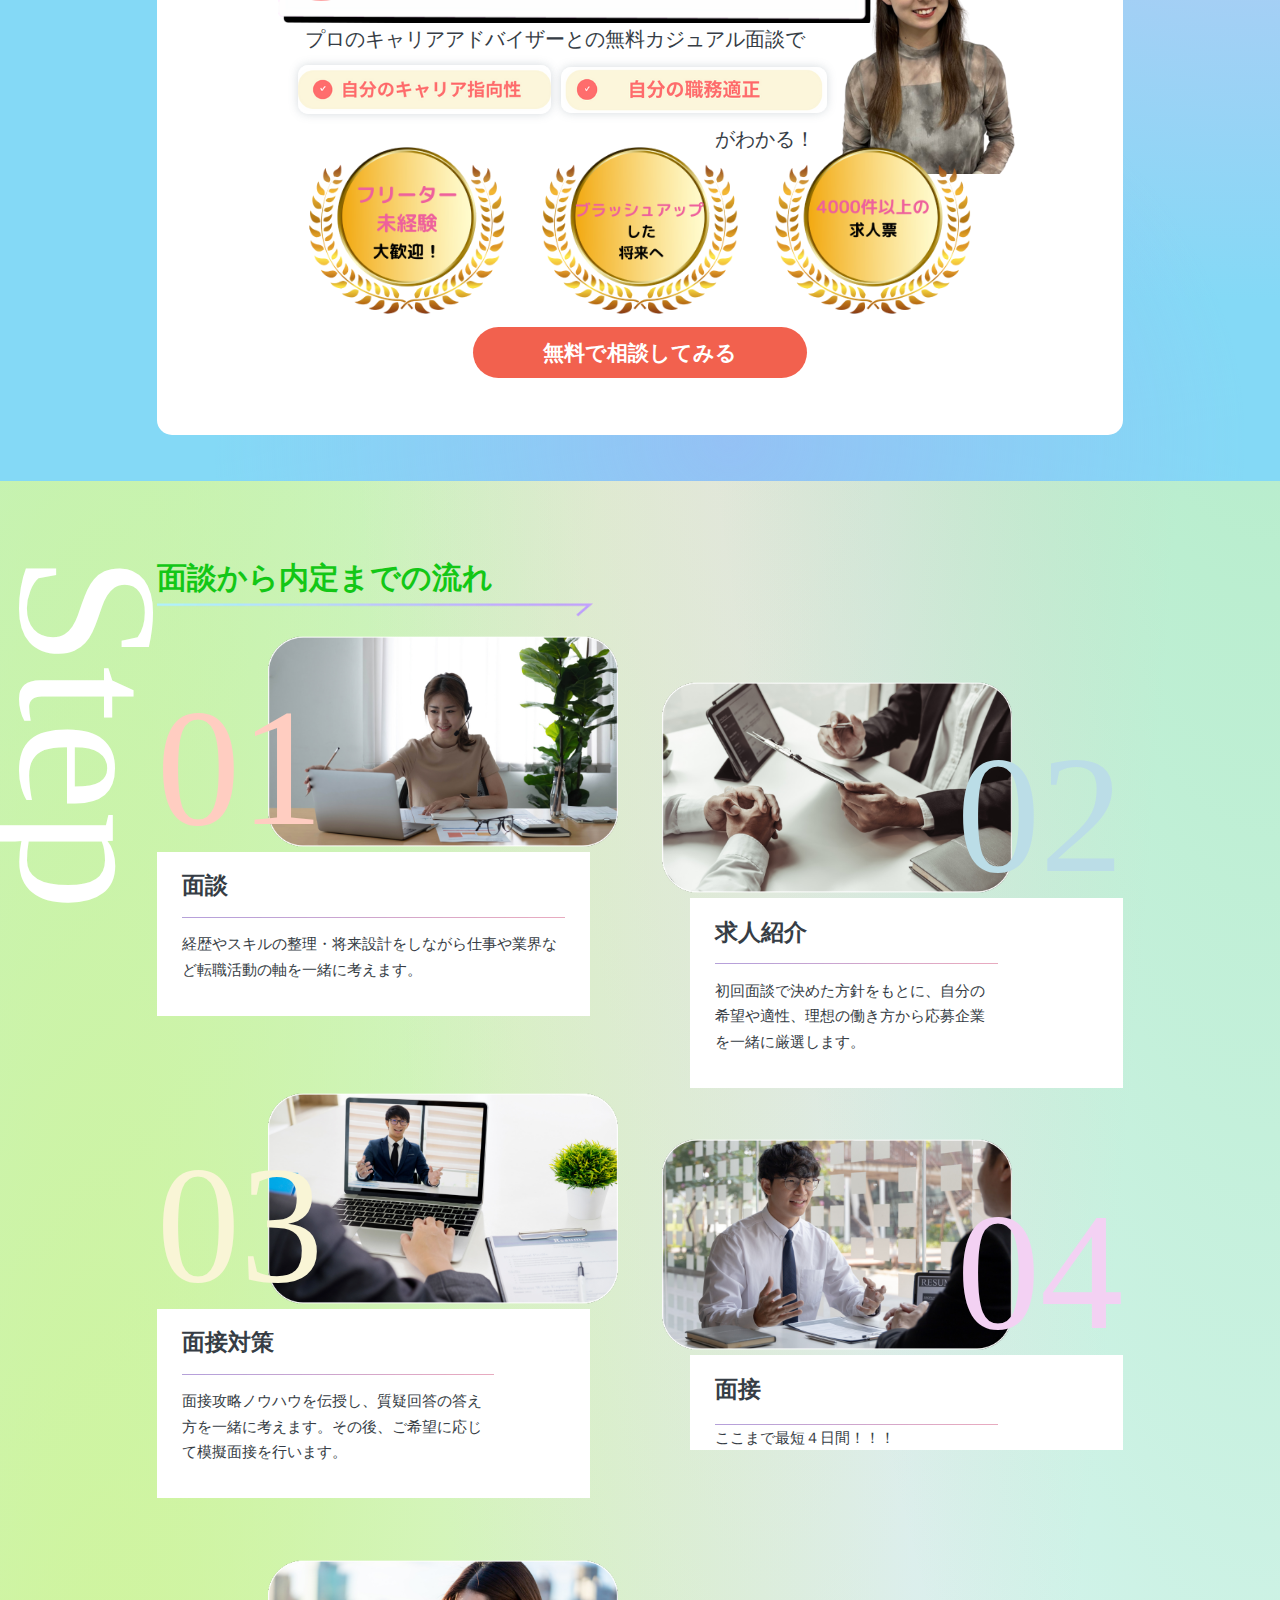
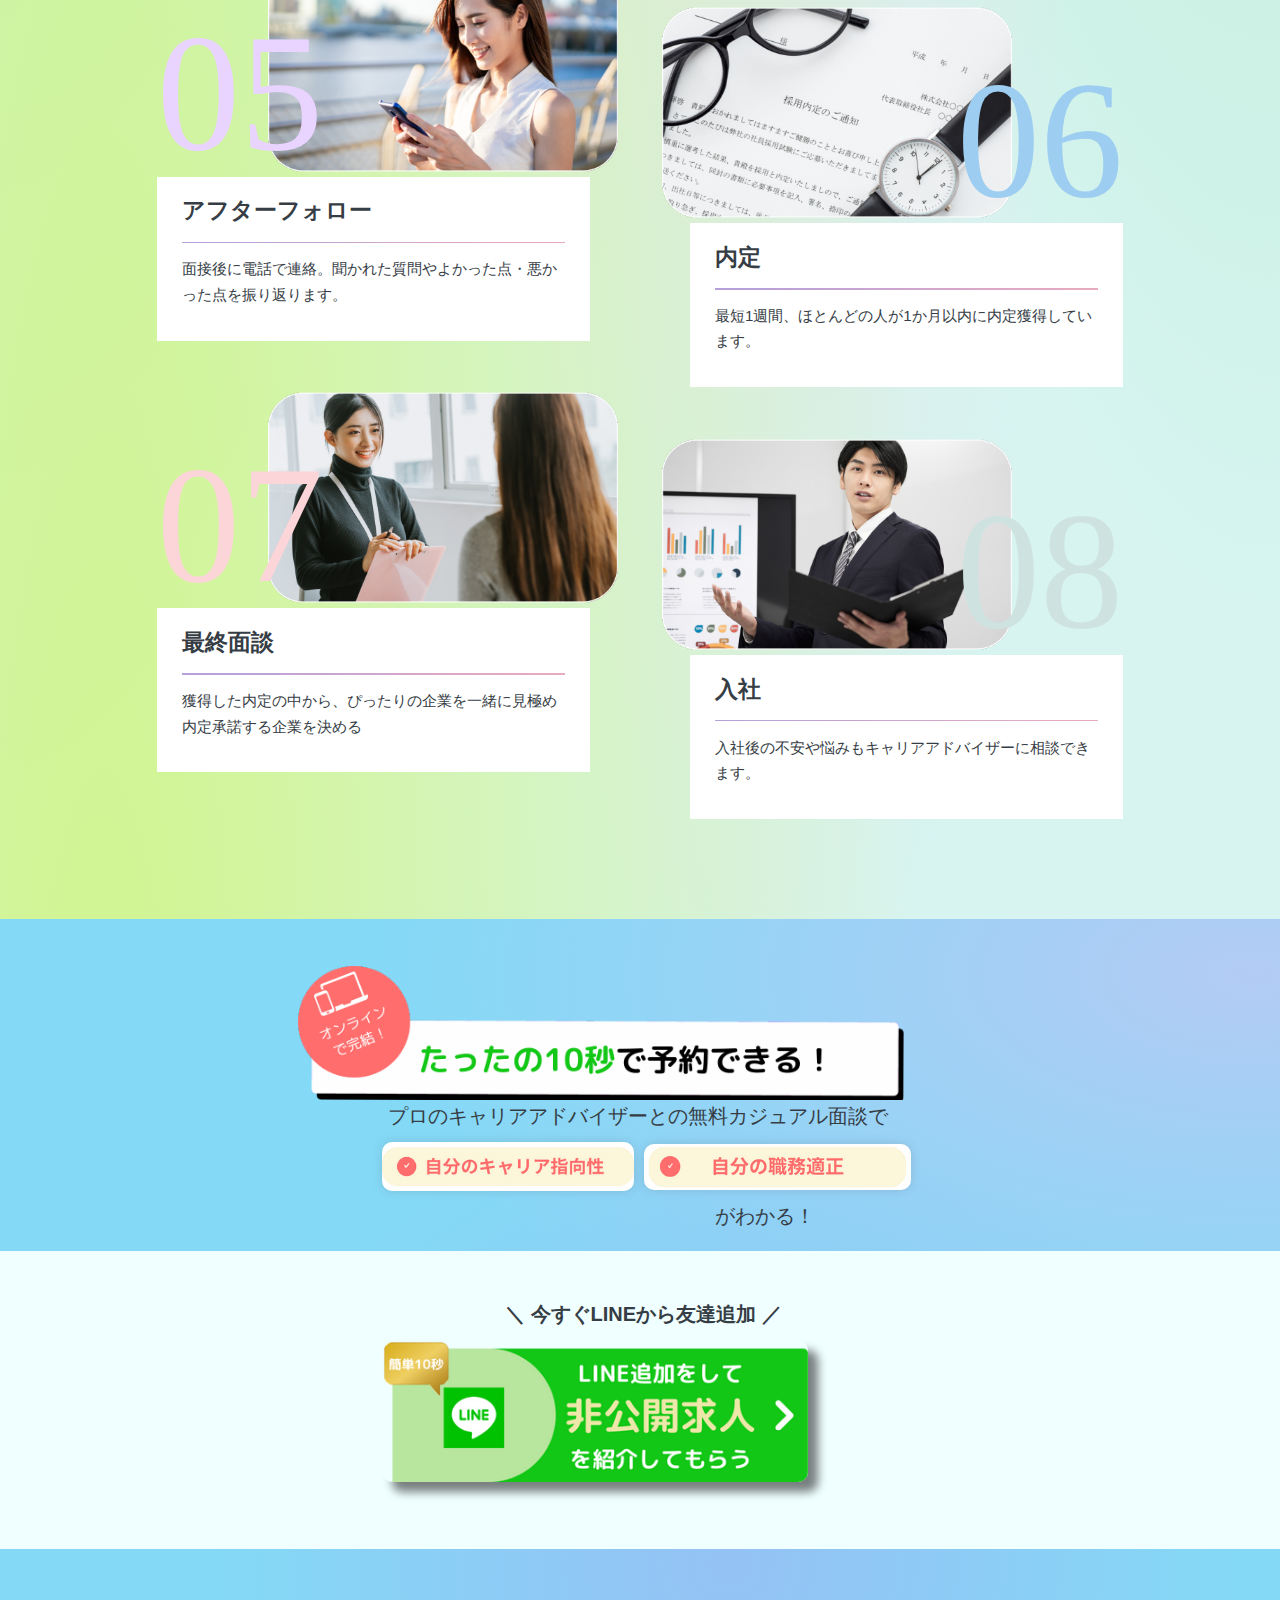
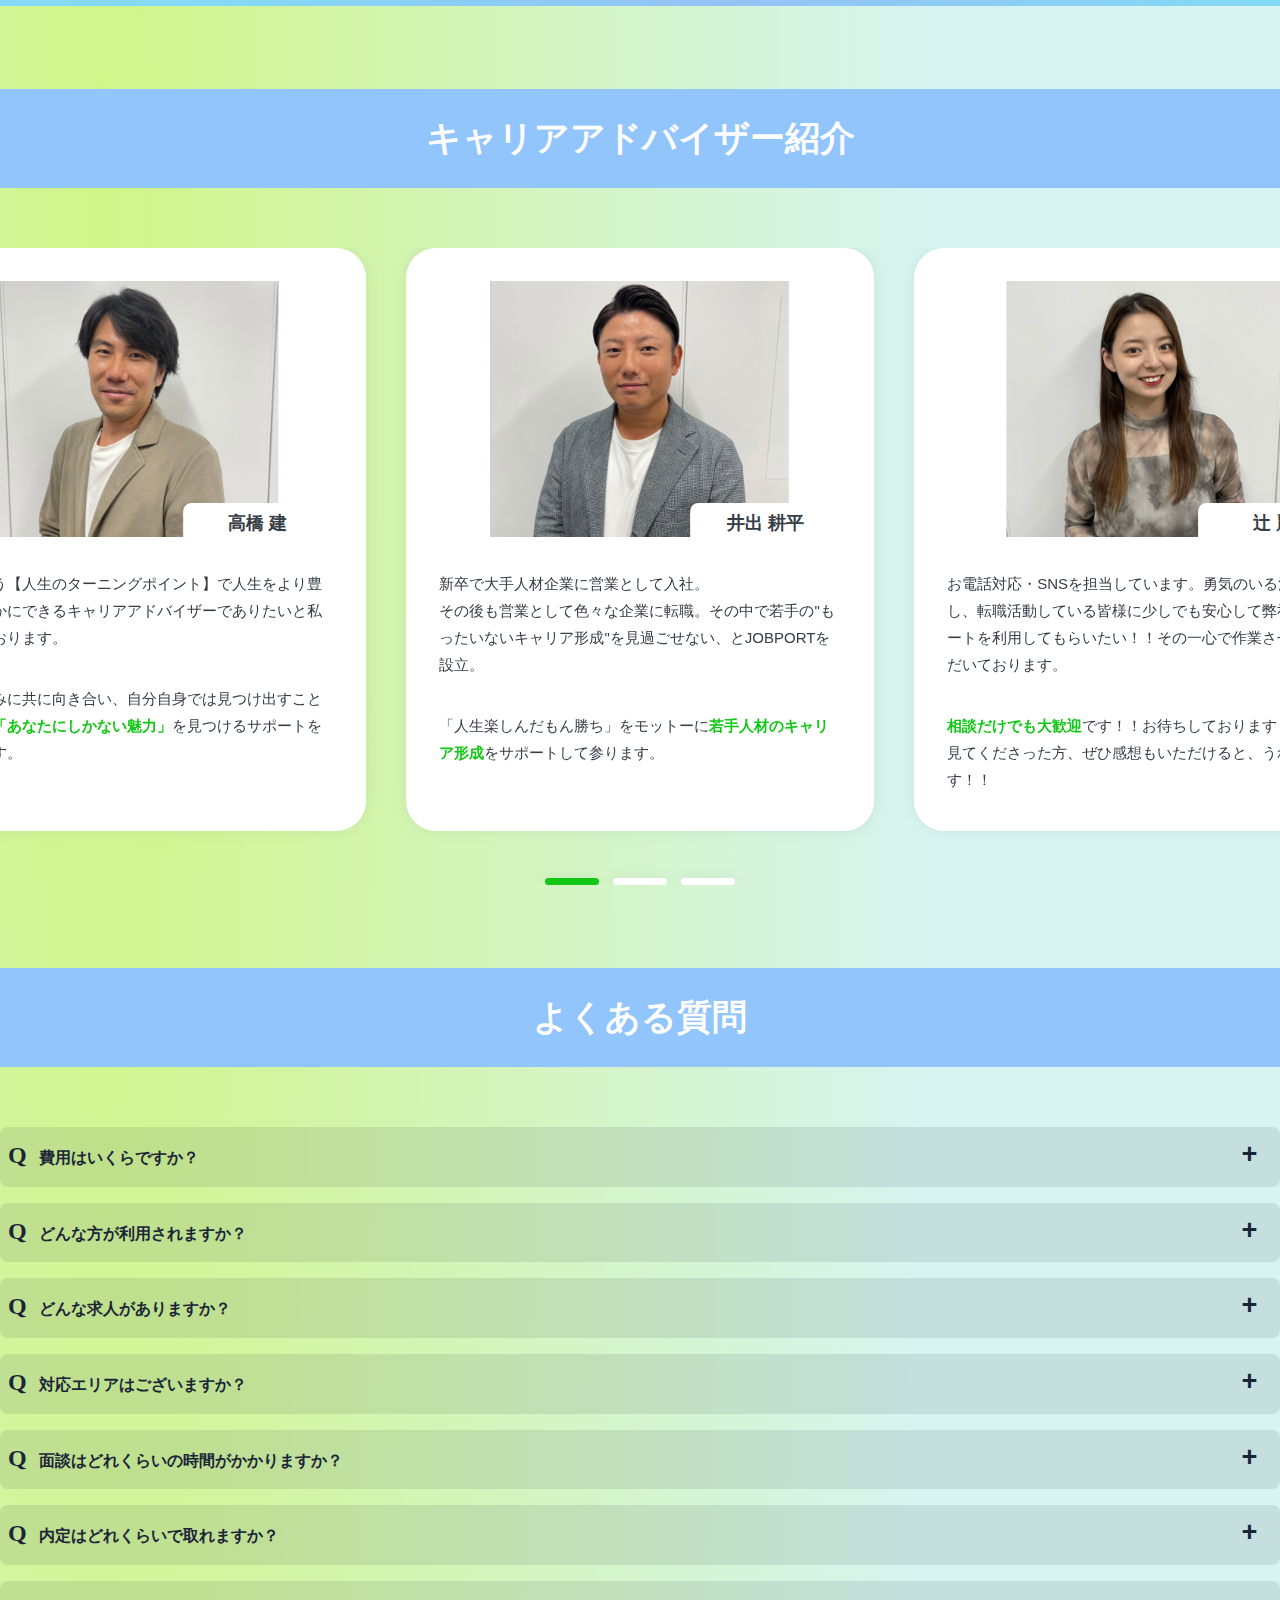
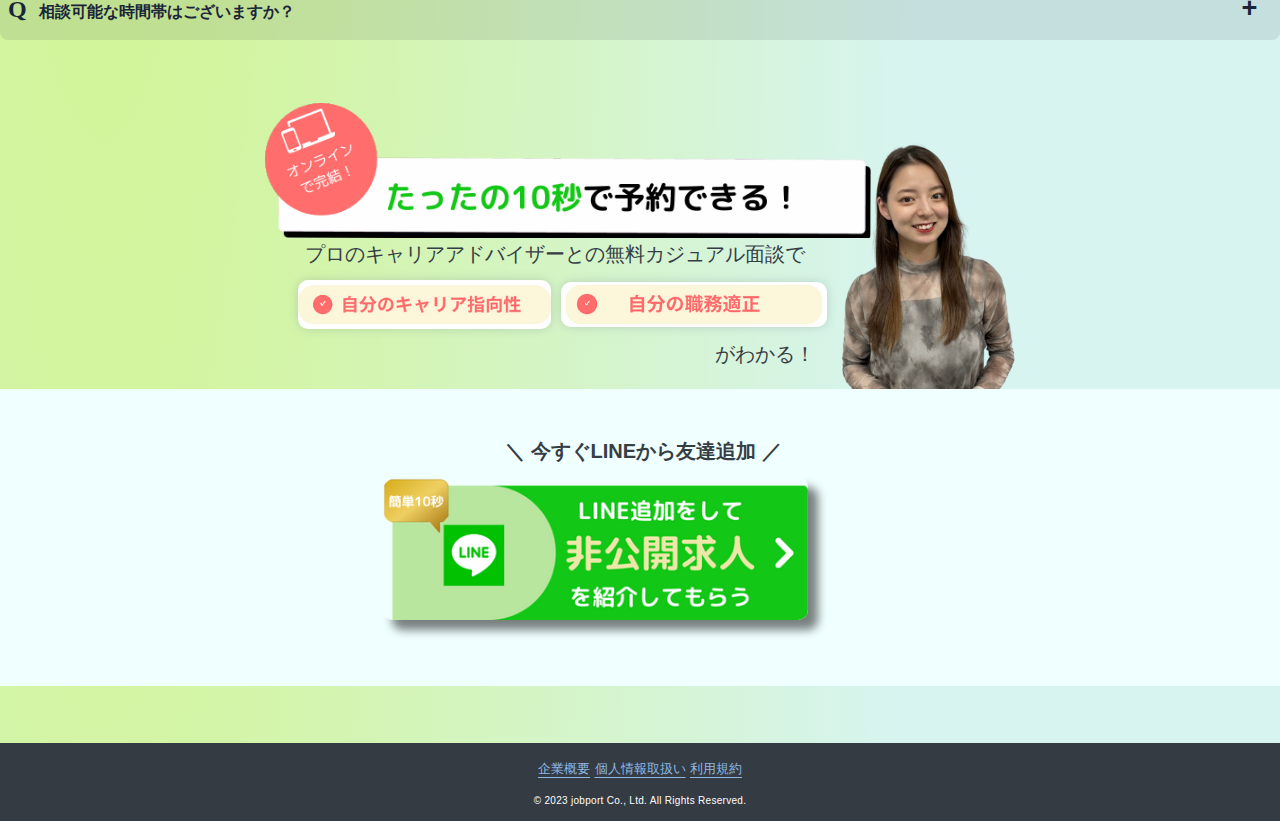
==== commit c950ca84: "Revert "hoge"" ====
--- a/index.html
+++ b/index.html
@@ -25,6 +25,23 @@
     <link rel="preconnect" href="https://fonts.gstatic.com/" crossorigin="">
     <script defer="" src="./jp-content/lib/swiper-bundle.min.js"></script>
     <script charset="utf-8" src="./jp-content/js/identify_7dd78.js"></script>
+    <!-- Meta Pixel Code -->
+    <script>
+    !function(f,b,e,v,n,t,s)
+    {if(f.fbq)return;n=f.fbq=function(){n.callMethod?
+    n.callMethod.apply(n,arguments):n.queue.push(arguments)};
+    if(!f._fbq)f._fbq=n;n.push=n;n.loaded=!0;n.version='2.0';
+    n.queue=[];t=b.createElement(e);t.async=!0;
+    t.src=v;s=b.getElementsByTagName(e)[0];
+    s.parentNode.insertBefore(t,s)}(window, document,'script',
+    'https://connect.facebook.net/en_US/fbevents.js');
+    fbq('init', '854596493138943');
+    fbq('track', 'PageView');
+    </script>
+    <noscript><img height="1" width="1" style="display:none"
+    src="https://www.facebook.com/tr?id=854596493138943&ev=PageView&noscript=1"
+    /></noscript>
+    <!-- End Meta Pixel Code -->
 </head>
 
 <body class="text-[16px] relative mainbg">
@@ -83,11 +100,11 @@
                     <p>＼ 今すぐLINEから友達追加 ／<br class="md:hidden"></p>
                 </div>
                 <div class="md:flex md:items-center md:gap-o-12 md:w-o-620 md:mx-auto text-center"> 
-                    <a href="https://s.lmes.jp/landing-qr/1657702259-O3A24wmr?uLand=f0yISo">
+                    <a href="https://s.lmes.jp/landing-qr/1657702259-O3A24wmr?uLand=NSS8yQ">
                         <img
                             src="./jp-content/img/LINE_add_btn.png"
                             alt="今すぐLINEから友達追加"
-                            class="w-o-512 cta_copy_shadow2 rounded-[0.12rem] keyframe6 animation"
+                            class="w-o-512 cta_copy_shadow2 rounded-[0.12rem]"
                             style="display: block; margin: auto;">
                     </a>
                 </div>
@@ -253,23 +270,6 @@
         </ul>
     </section>
 
-    <section class="relative overflow-hidden py-o-56 ctaBg3">
-        <div class="w-o-614 md:w-o-900 mx-auto relative pb-o-24">
-            <div class="text-29 md:text-24 mb-o-20 leading-o-16 md:w-o-620 md:mx-auto md:pl-o-8 md:mb-o-12 font-bold text-center">
-                <p>＼ 今すぐLINEから友達追加 ／<br class="md:hidden"></p>
-            </div>
-            <div class="md:flex md:items-center md:gap-o-12 md:w-o-620 md:mx-auto text-center"> 
-                <a href="https://s.lmes.jp/landing-qr/1657702259-O3A24wmr?uLand=f0yISo">
-                    <img
-                        src="./jp-content/img/LINE_add_btn.png"
-                        alt="今すぐLINEから友達追加"
-                        class="w-o-512 cta_copy_shadow2 rounded-[0.12rem] keyframe6 animation"
-                        style="display: block; margin: auto;">
-                </a>
-            </div>
-        </div>
-    </section>
-
     <section class="relative overflow-hidden pb-o-120">
         <h2
             class="text-130 md:text-[2.40rem] text-white font-BarlowCondensed font-medium [writing-mode:vertical-rl] leading-none absolute -right-[0.22rem] md:-right-o-41">
@@ -743,11 +743,11 @@
                     <p>＼ 今すぐLINEから友達追加 ／<br class="md:hidden"></p>
                 </div>
                 <div class="md:flex md:items-center md:gap-o-12 md:w-o-620 md:mx-auto text-center"> 
-                    <a href="https://s.lmes.jp/landing-qr/1657702259-O3A24wmr?uLand=f0yISo">
+                    <a href="https://s.lmes.jp/landing-qr/1657702259-O3A24wmr?uLand=NSS8yQ">
                         <img
                             src="./jp-content/img/LINE_add_btn.png"
                             alt="今すぐLINEから友達追加"
-                            class="w-o-512 cta_copy_shadow2 rounded-[0.12rem] keyframe6 animation"
+                            class="w-o-512 cta_copy_shadow2 rounded-[0.12rem]"
                             style="display: block; margin: auto;">
                     </a>
                 </div>
@@ -1026,11 +1026,11 @@
                     <p>＼ 今すぐLINEから友達追加 ／<br class="md:hidden"></p>
                 </div>
                 <div class="md:flex md:items-center md:gap-o-12 md:w-o-620 md:mx-auto text-center"> 
-                    <a href="https://s.lmes.jp/landing-qr/1657702259-O3A24wmr?uLand=f0yISo">
+                    <a href="https://s.lmes.jp/landing-qr/1657702259-O3A24wmr?uLand=NSS8yQ">
                         <img
                             src="./jp-content/img/LINE_add_btn.png"
                             alt="今すぐLINEから友達追加"
-                            class="w-o-512 cta_copy_shadow2 rounded-[0.12rem] keyframe6 animation"
+                            class="w-o-512 cta_copy_shadow2 rounded-[0.12rem]"
                             style="display: block; margin: auto;">
                     </a>
                 </div>
--- a/jp-content/css/styles.css
+++ b/jp-content/css/styles.css
@@ -1519,10 +1519,6 @@
   background-color: azure;
   margin: auto auto 10px auto;
 }
-.ctaBg3 {
-  background-color: azure;
-  margin: auto auto 40px auto;
-}
 
 .btn_arrow {
   position: relative;
@@ -2409,28 +2405,3 @@
   -webkit-transform-origin: 50% 50%;
   transform-origin: 50% 50%;
 }
-
-.animation {
-  animation-timing-function: ease-in-out;
-  animation-iteration-count: infinite;
-  animation-direction: alternate;
-  animation-duration: 1.5s;
-  /* width: 128px; */
-}
-
-.keyframe6 {
-  animation-name: poyopoyo;
-}
-
-@keyframes poyopoyo {
-  0%,
-  40%,
-  60%,
-  80% {
-    transform: scale(1);
-  }
-  50%,
-  70% {
-    transform: scale(0.95);
-  }
-}
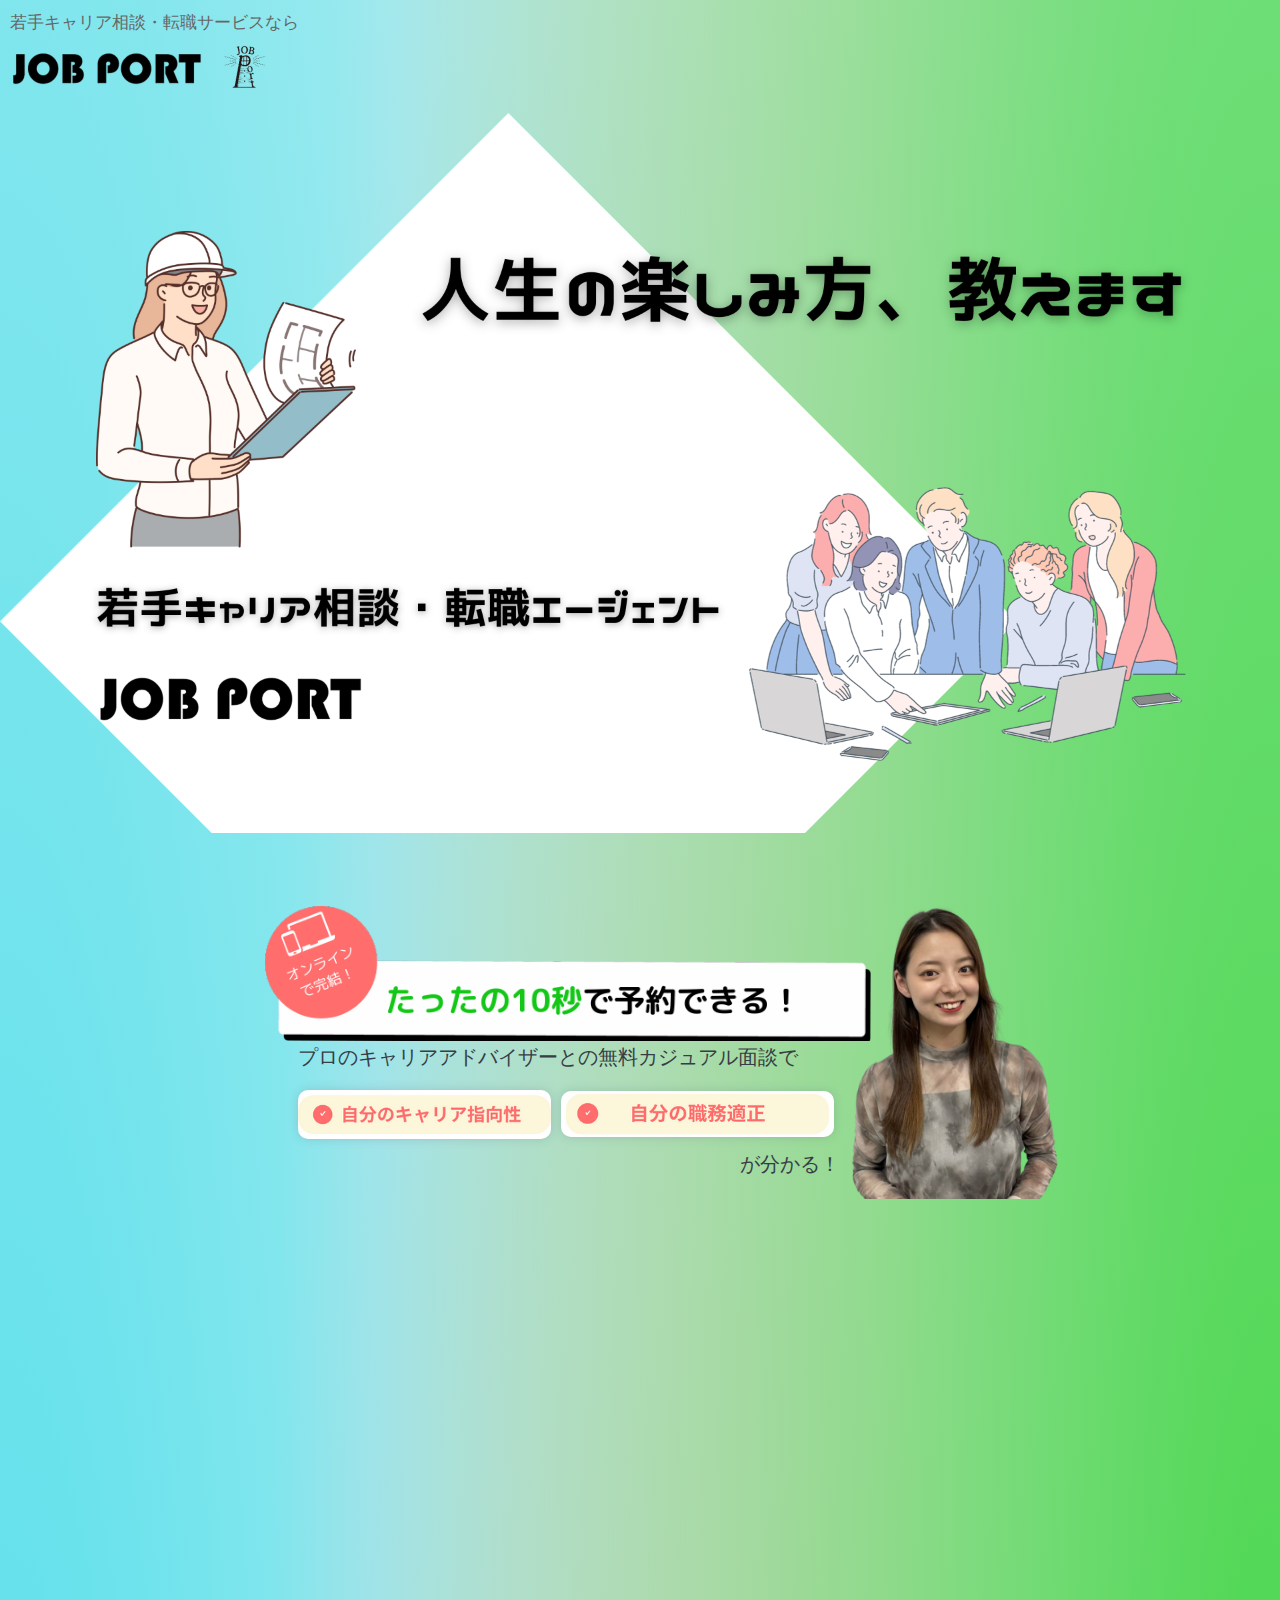
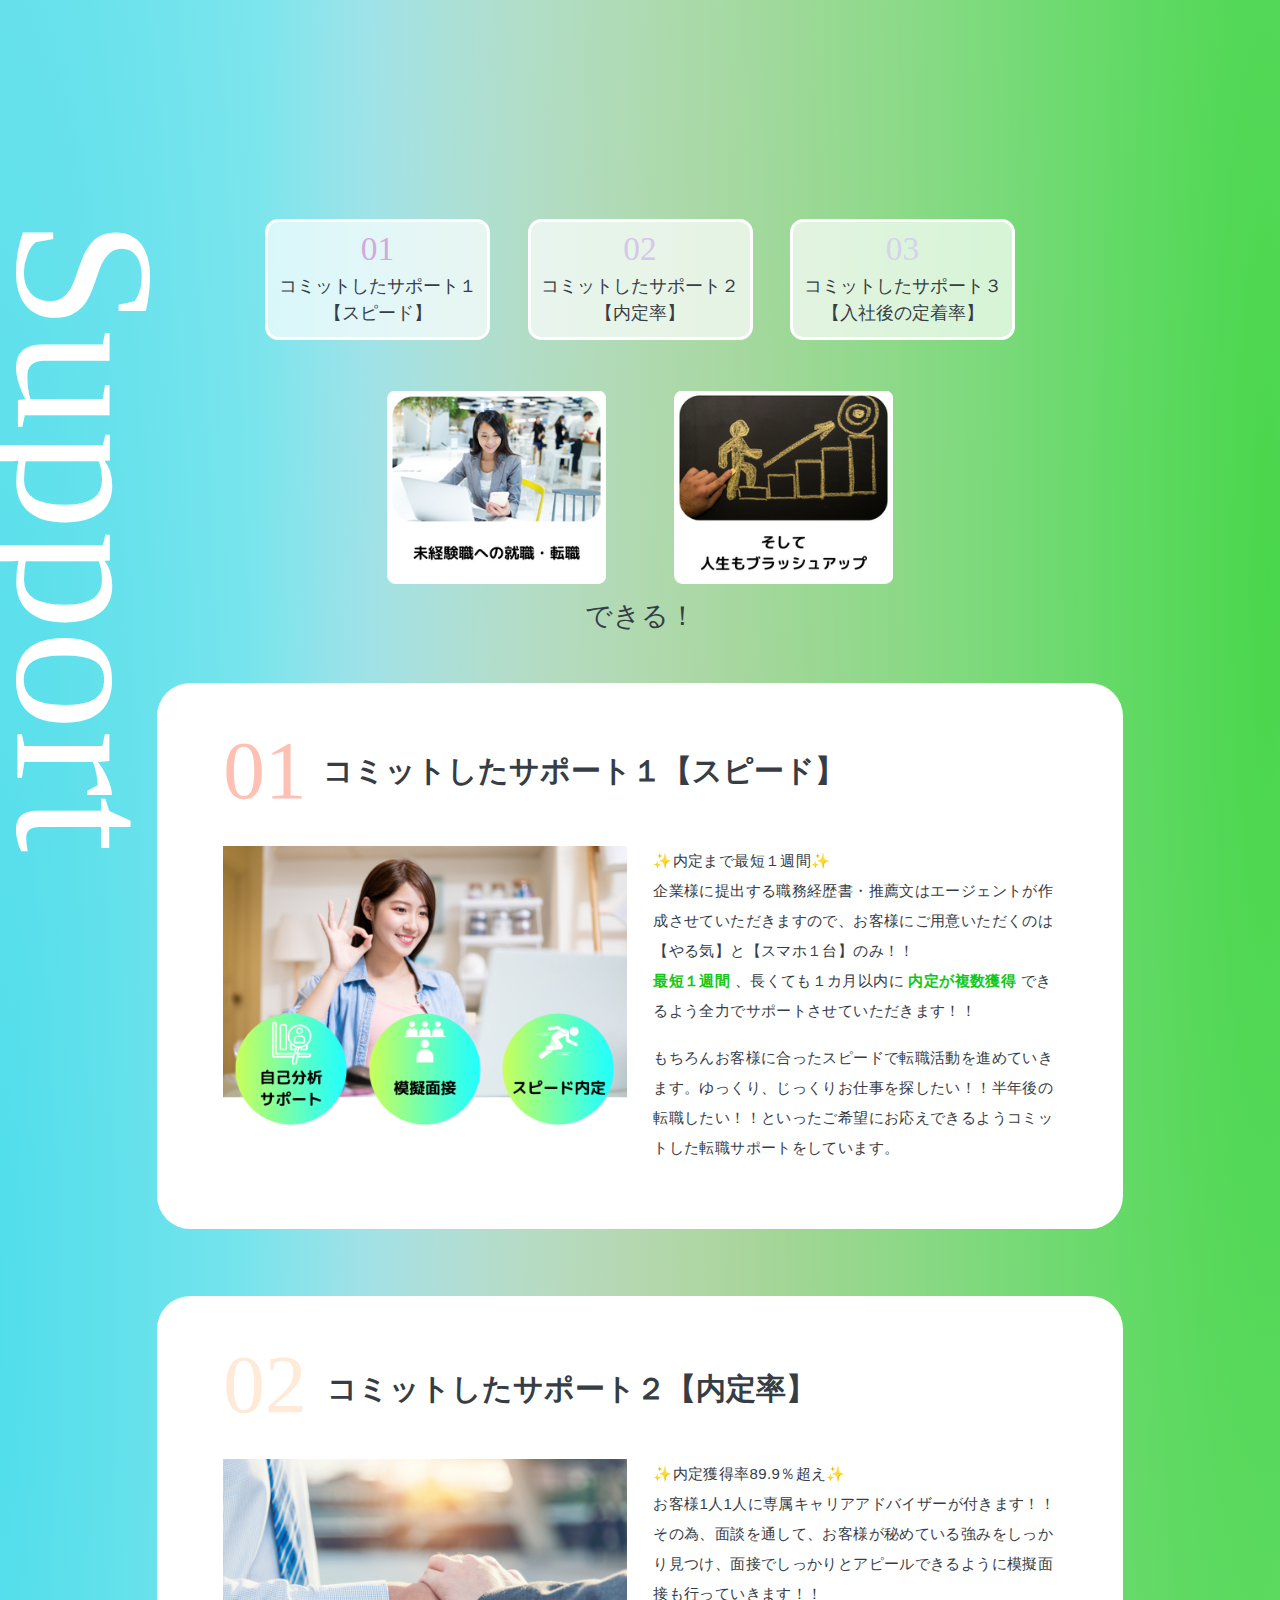
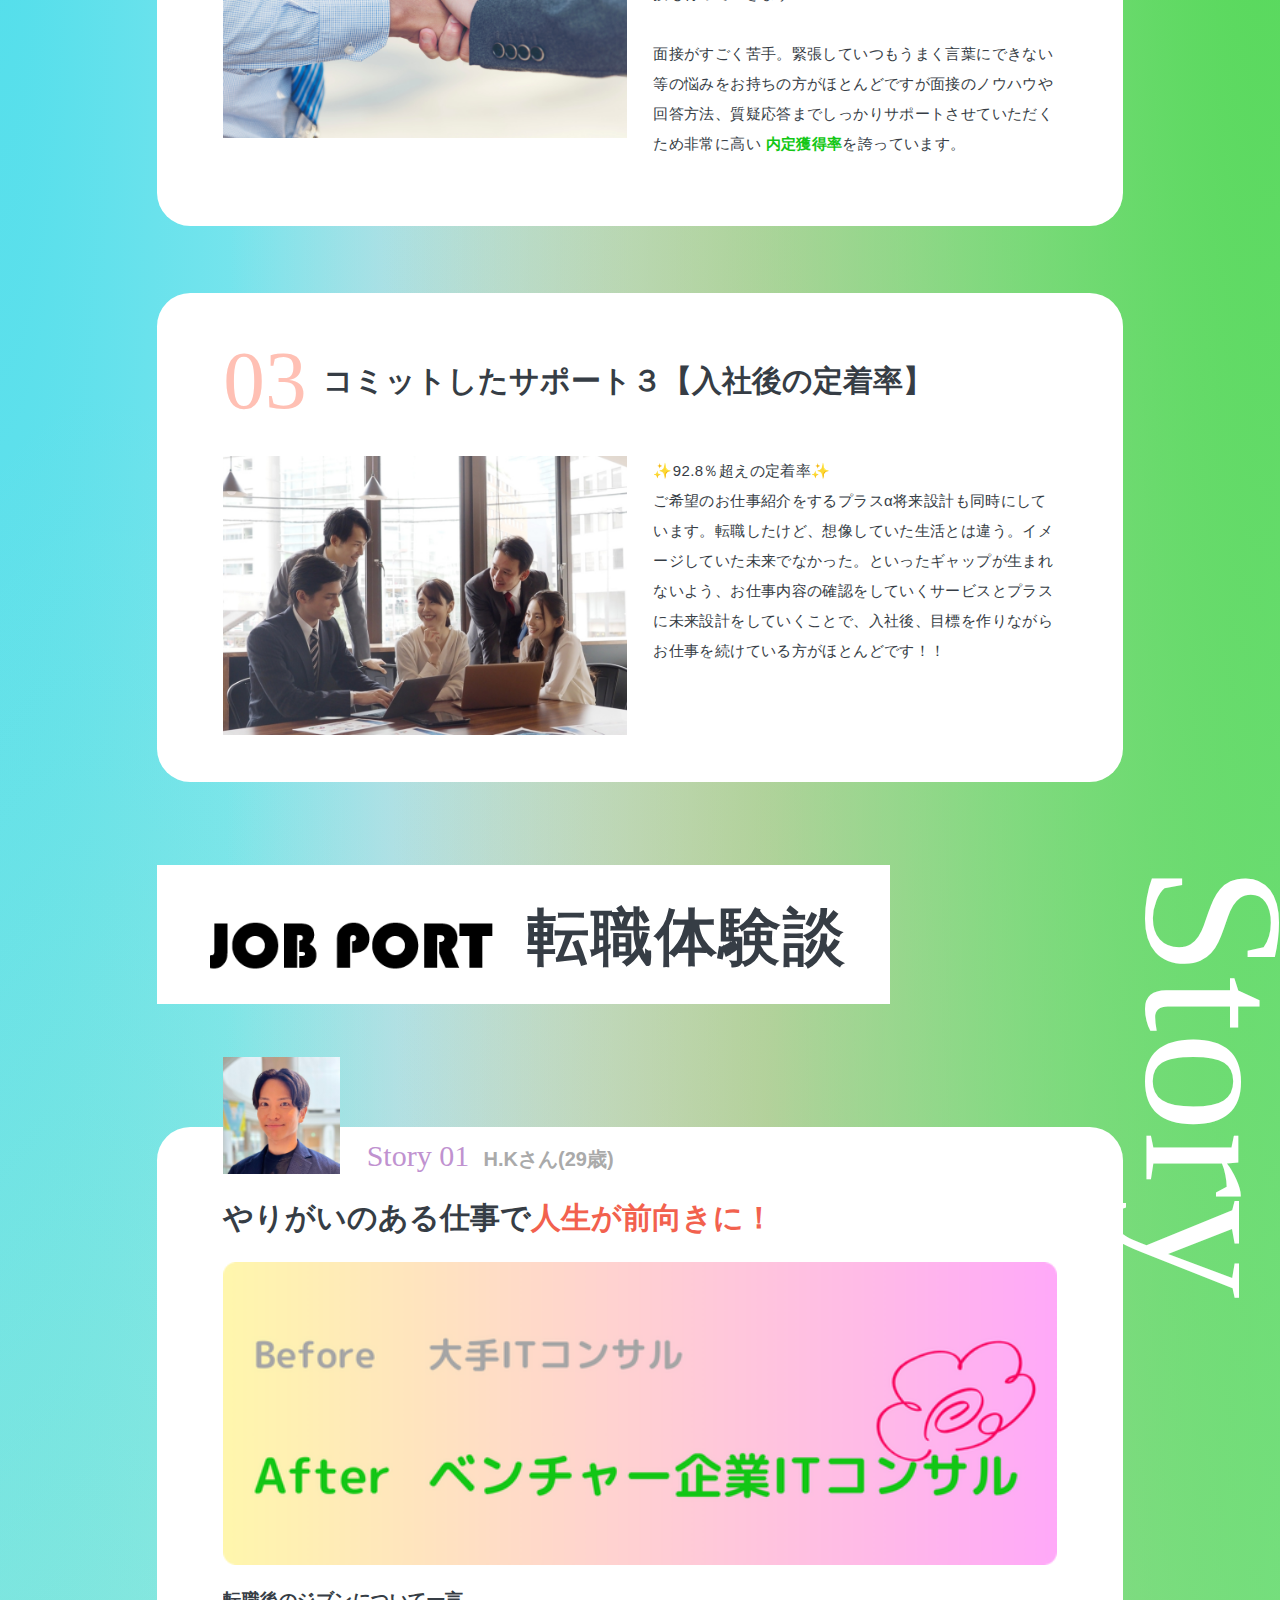
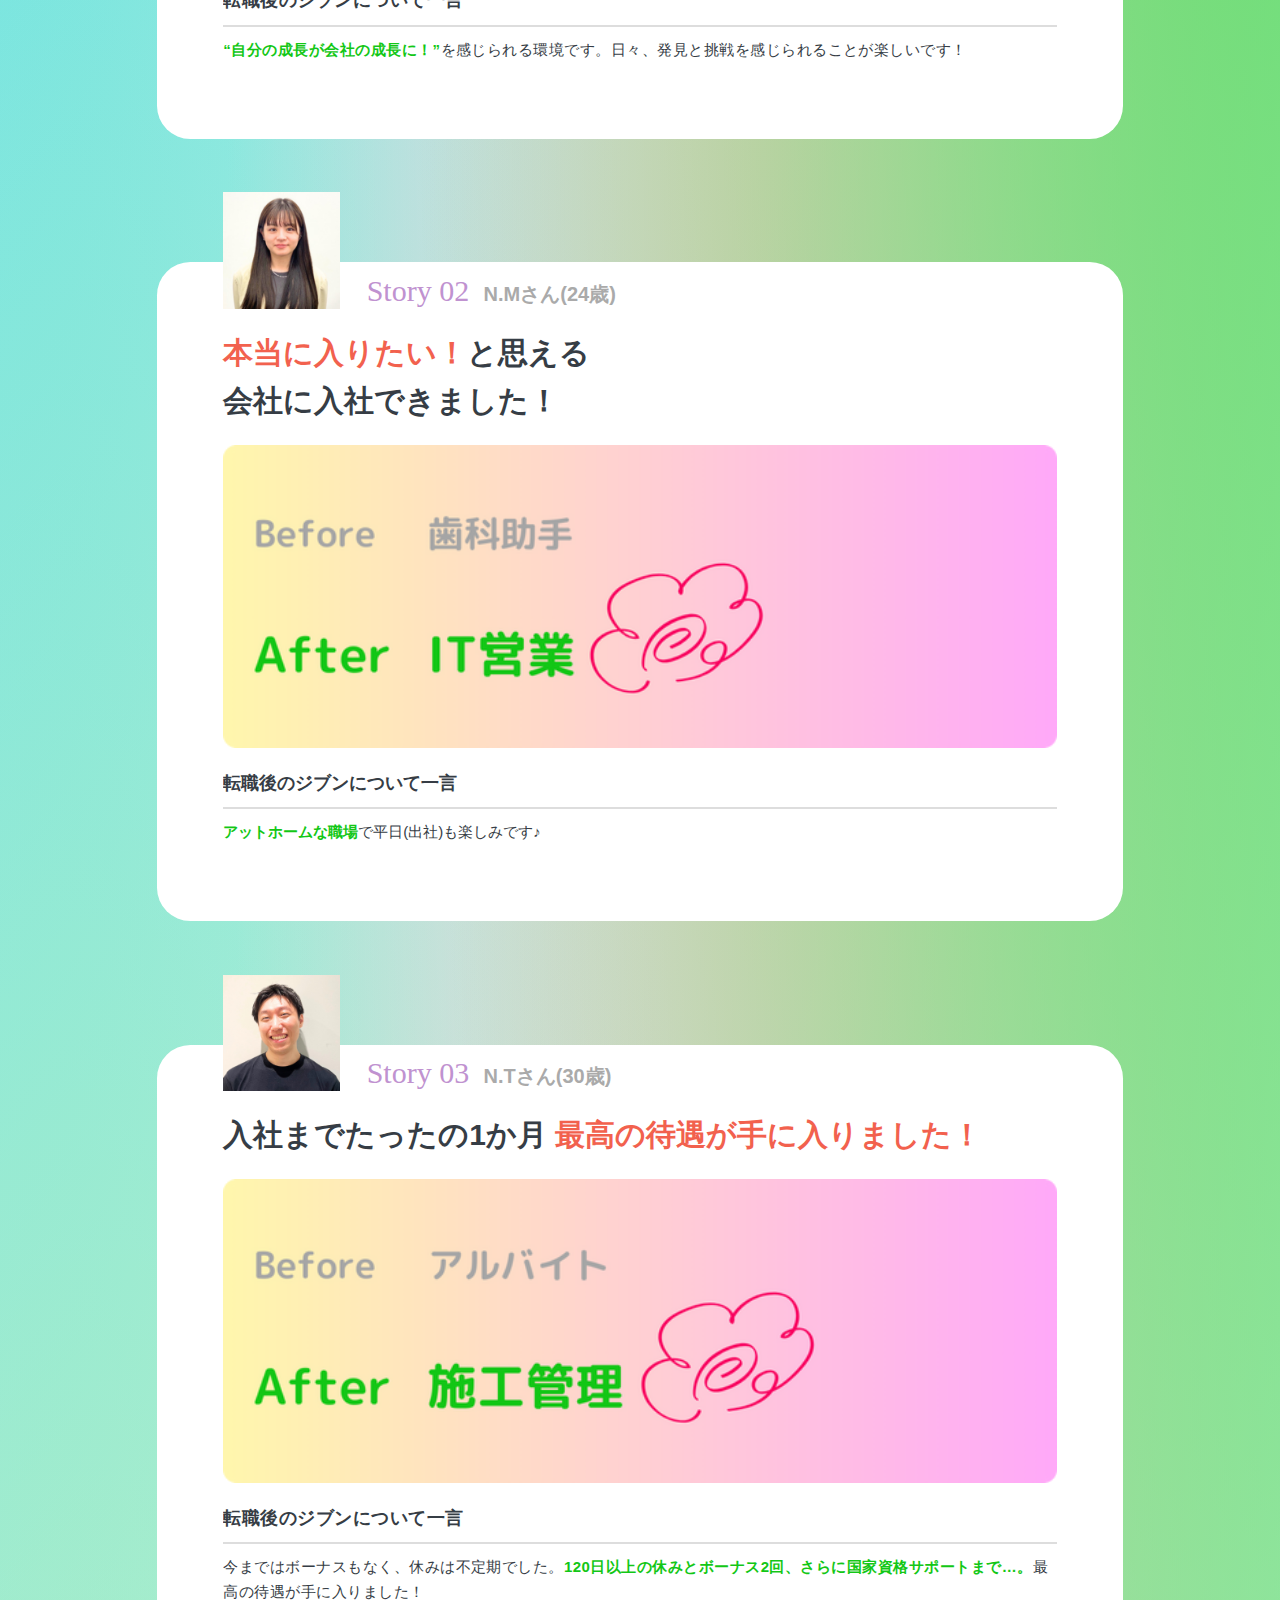
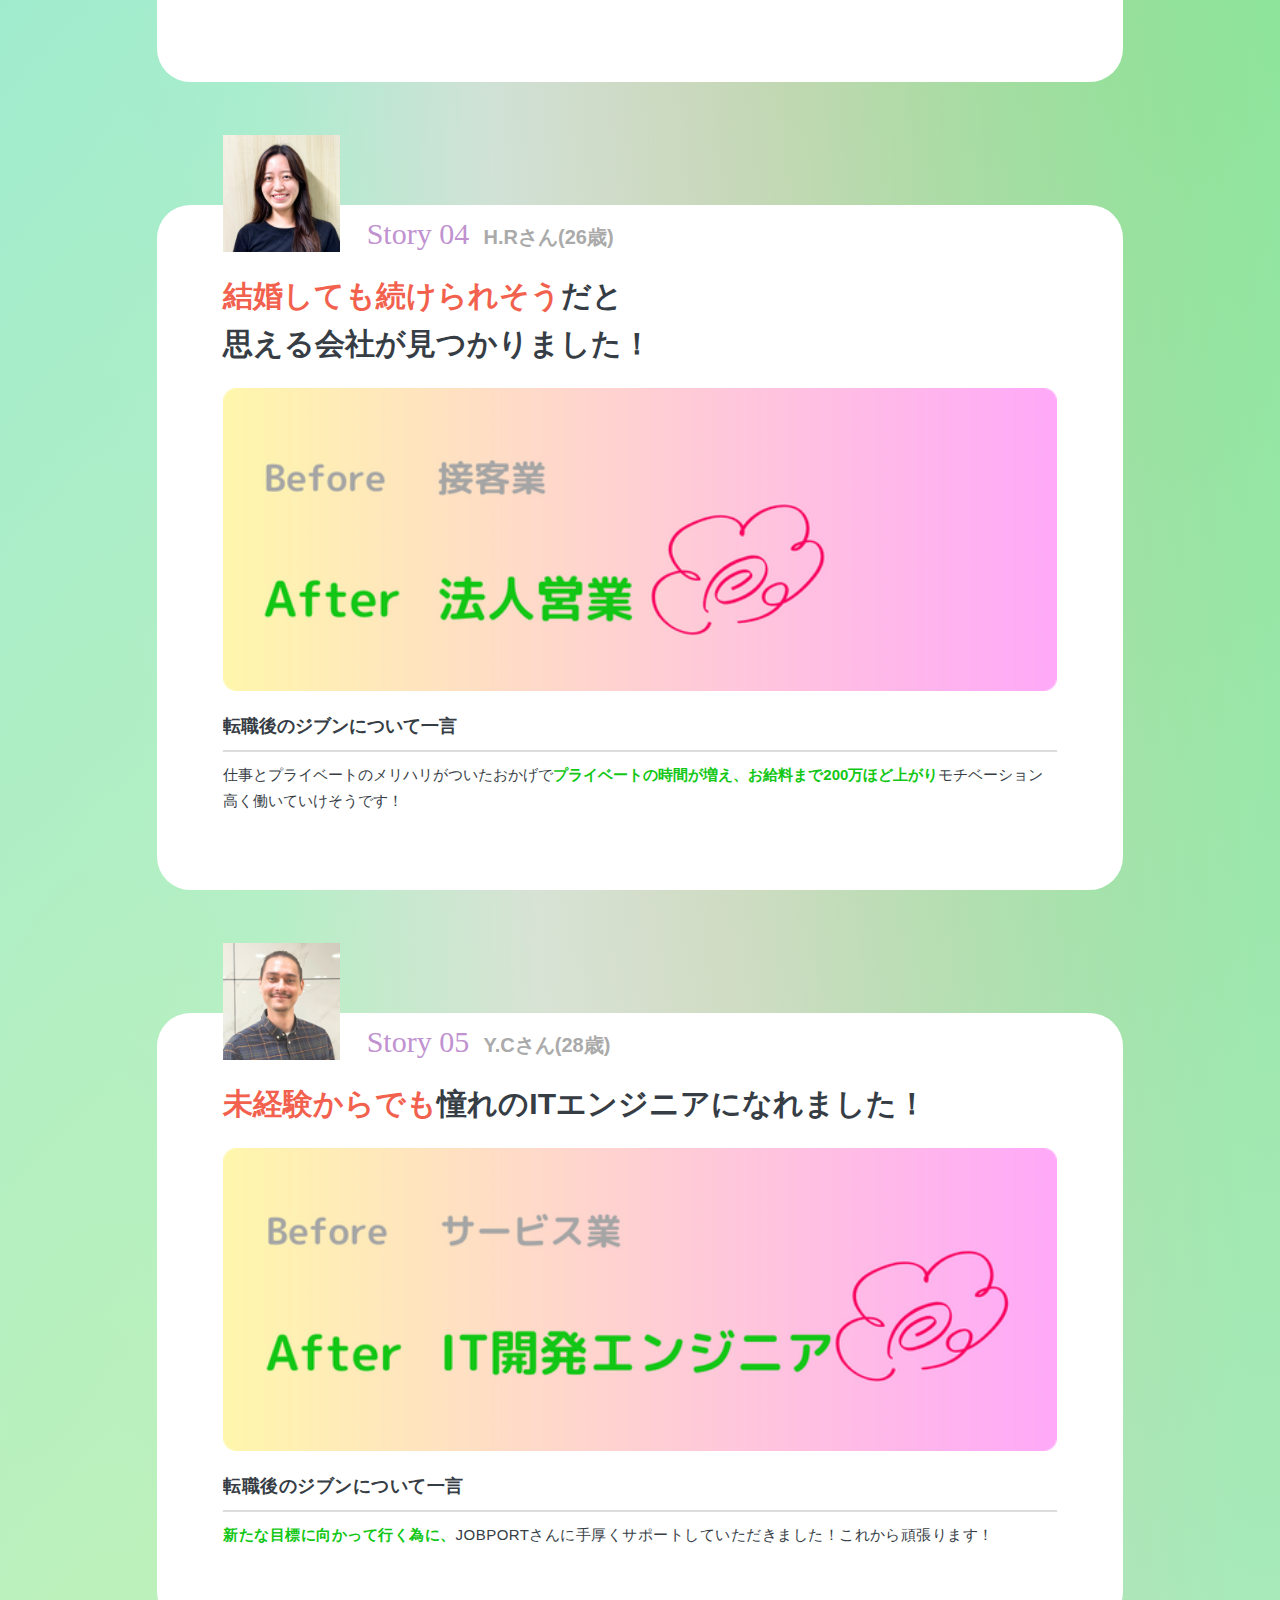
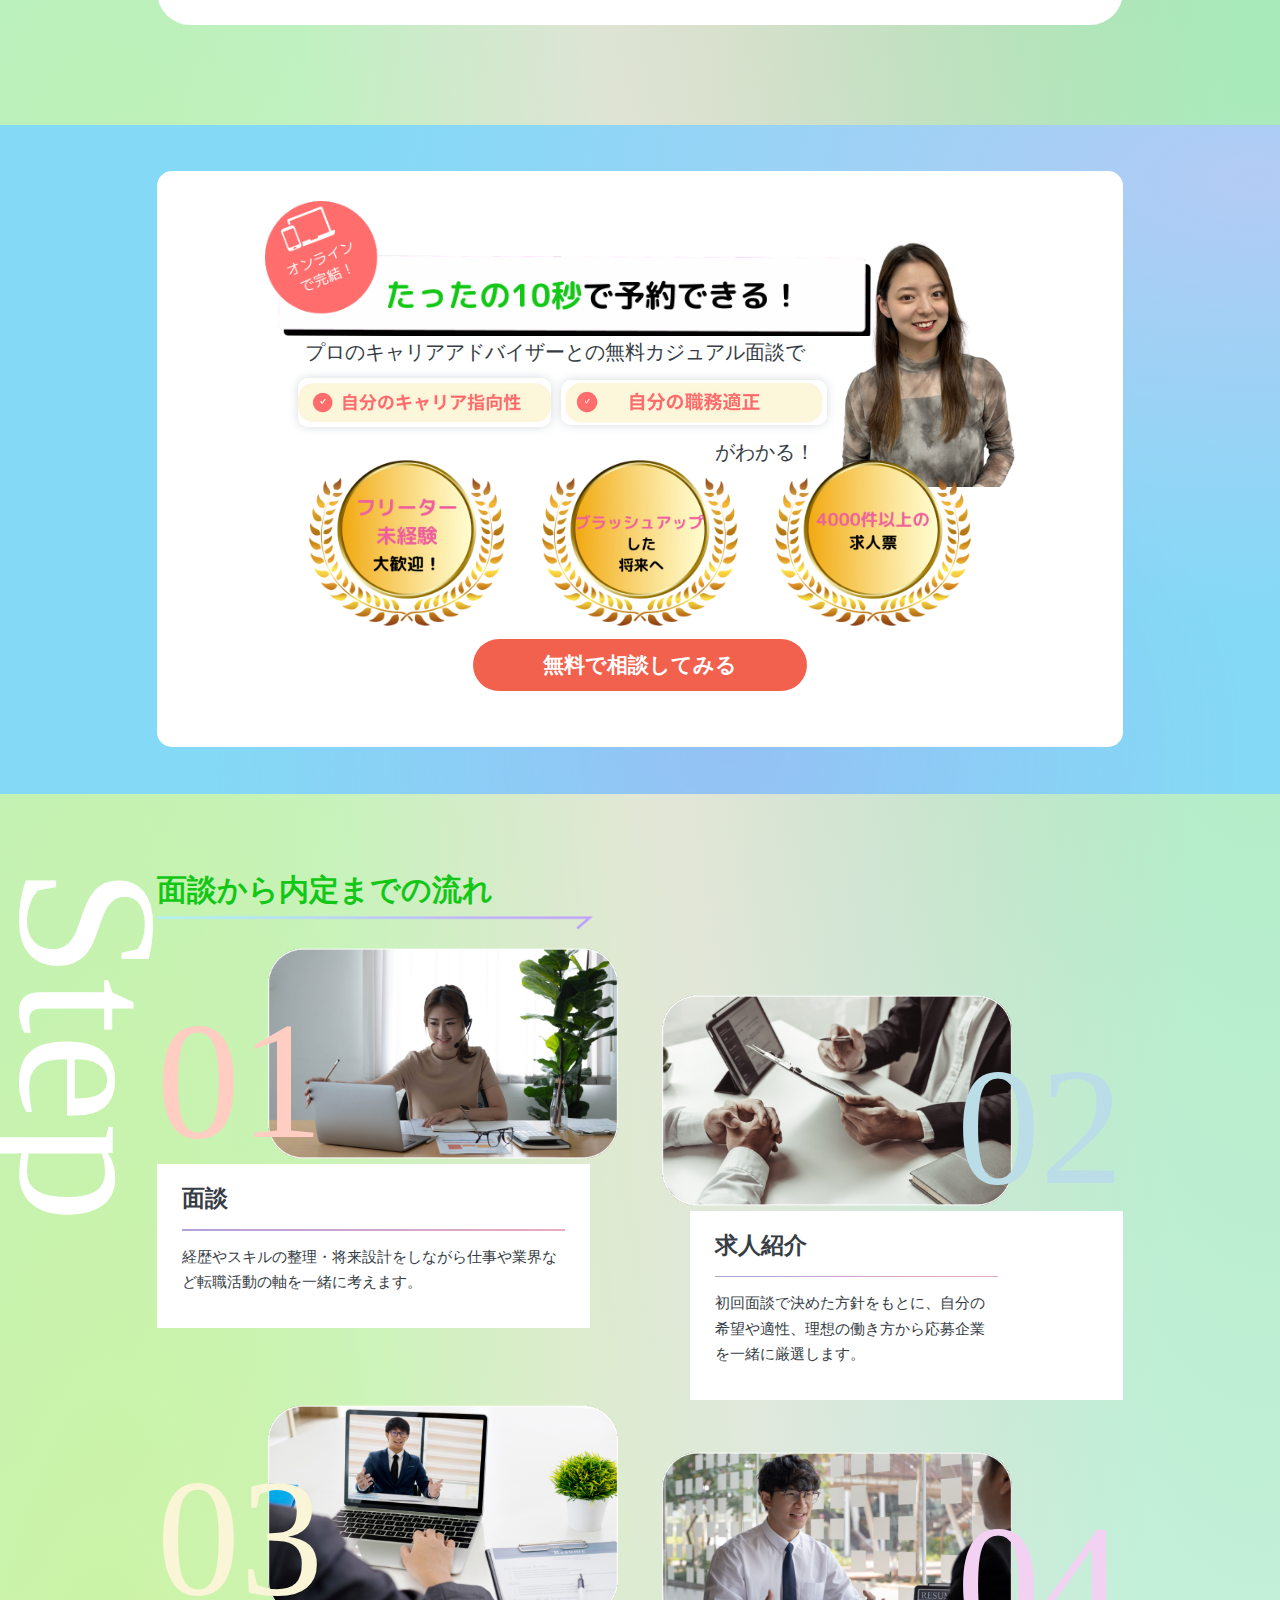
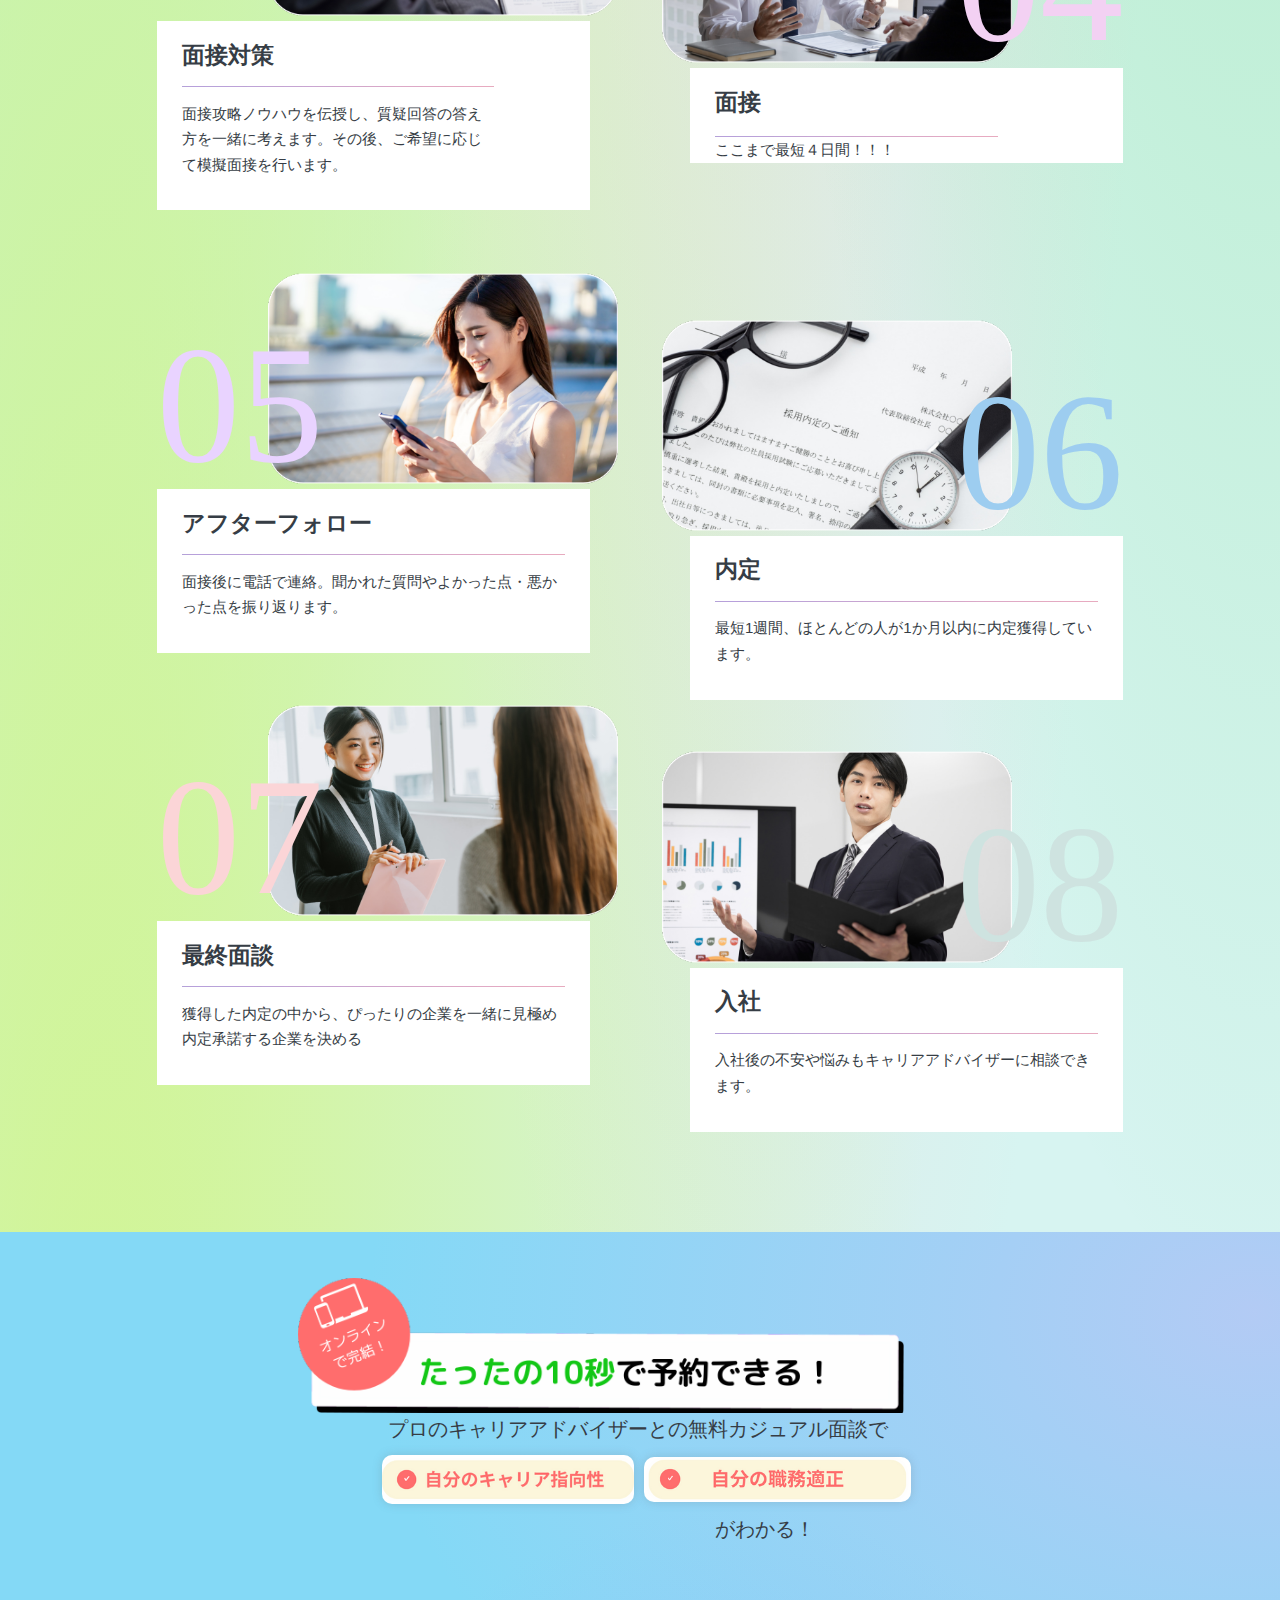
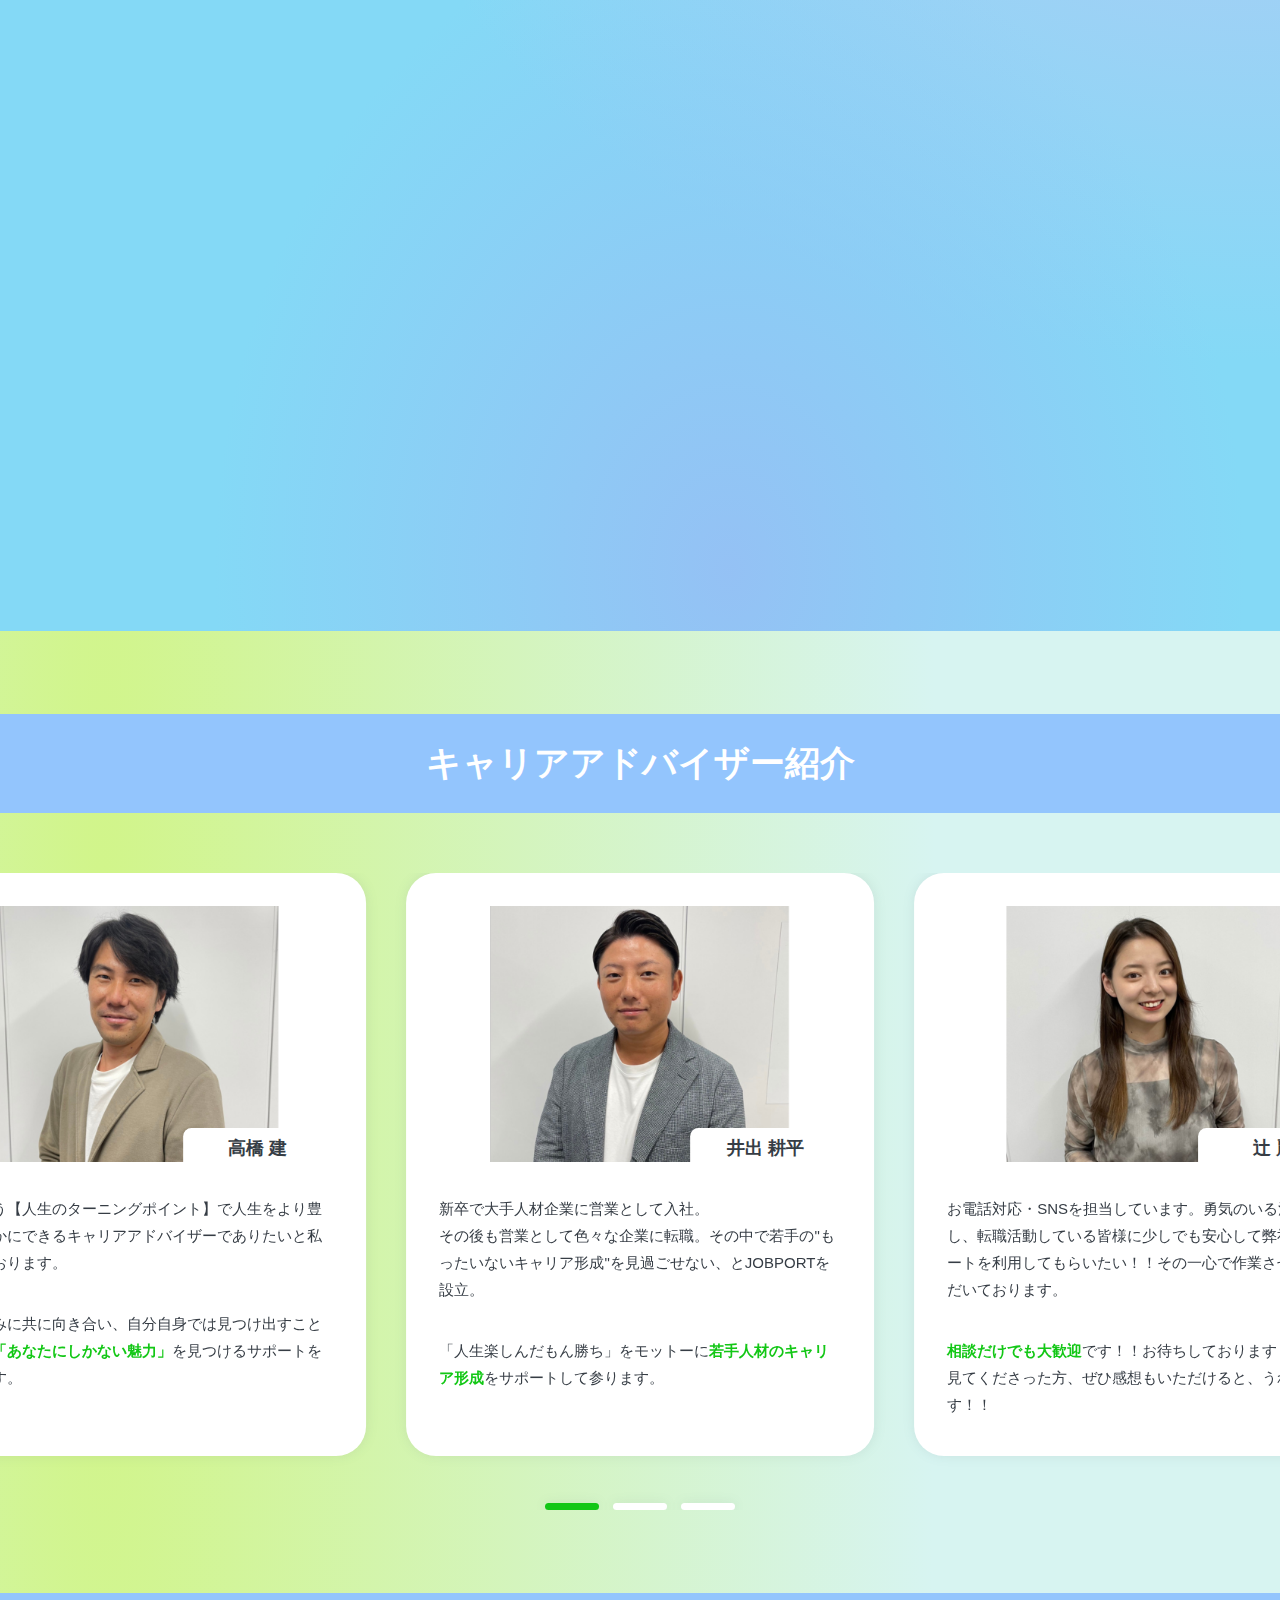
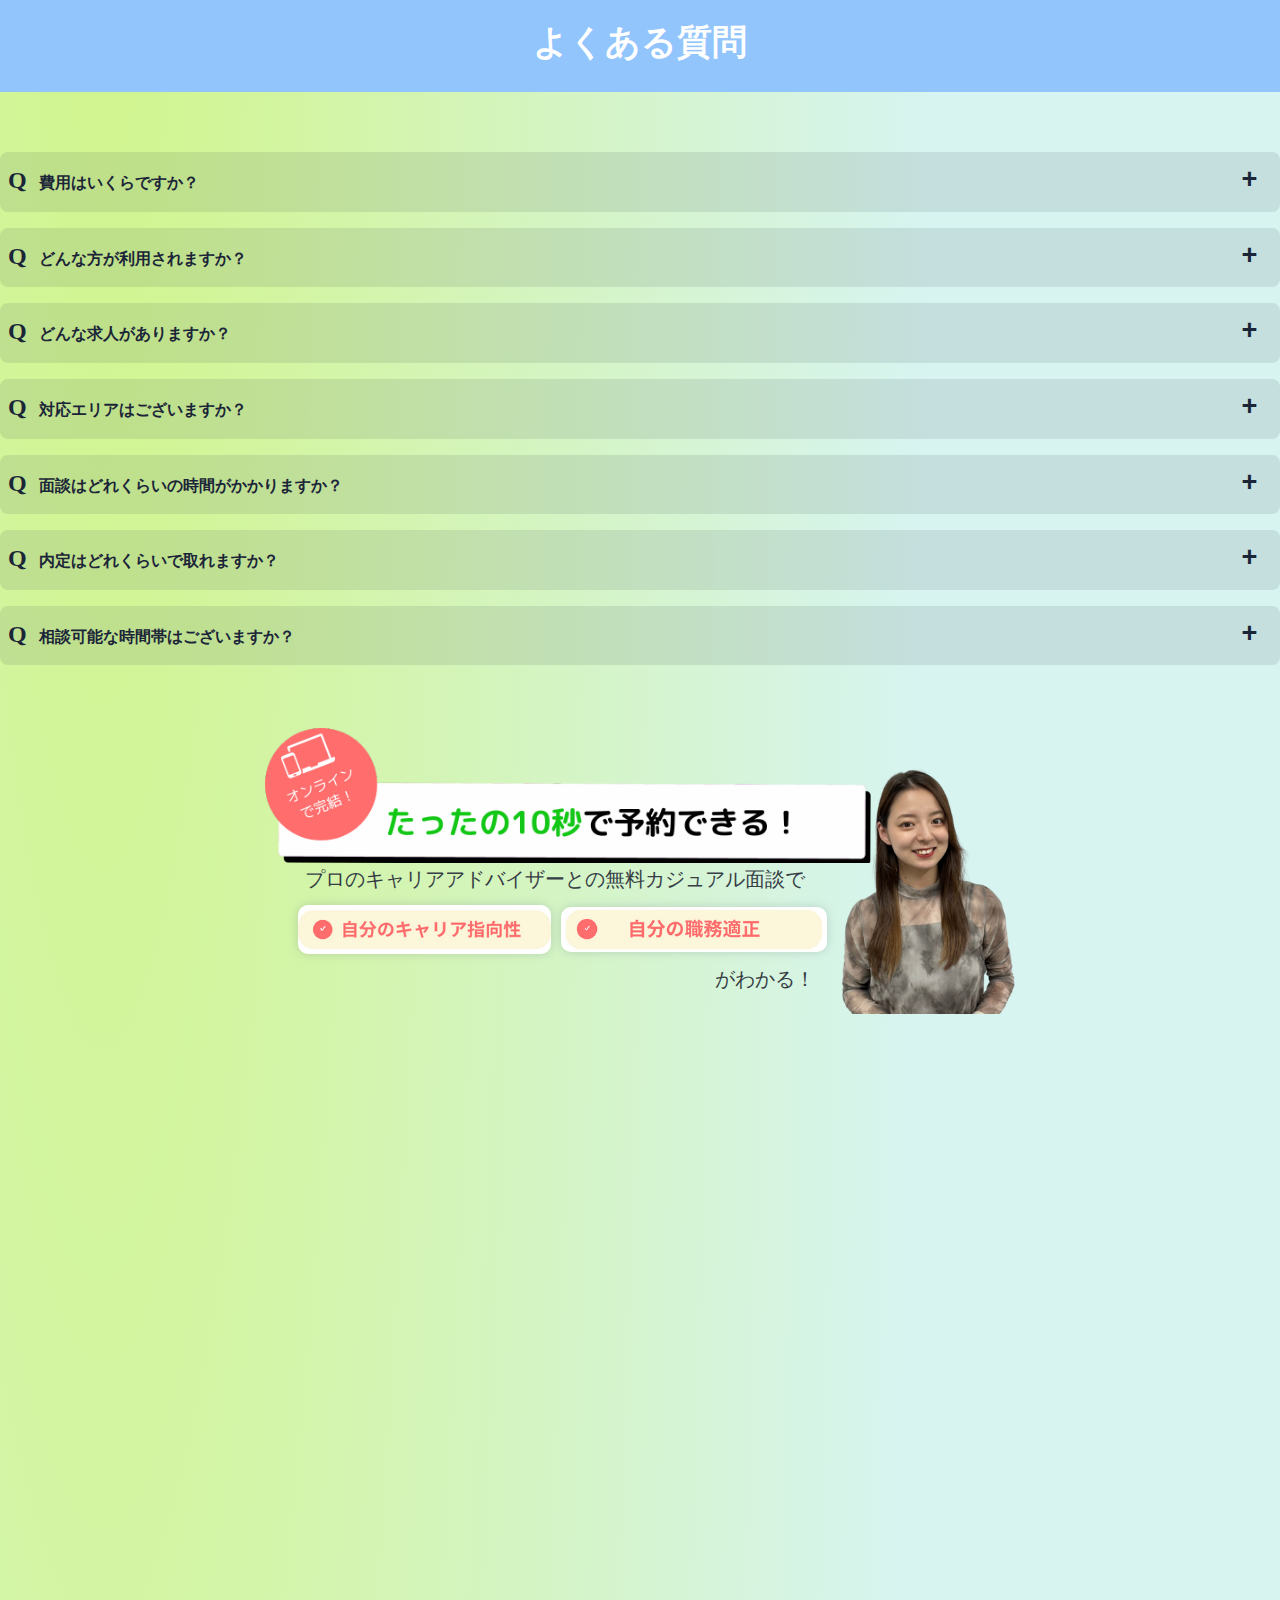
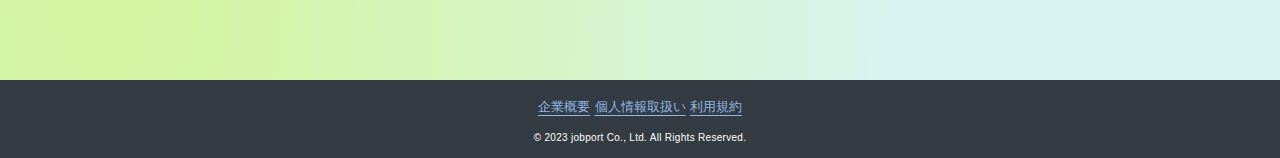
==== commit ac0c6f0d: "Revert "追加要件対応_LINE友達追加ボタン追加"" ====
--- a/index.html
+++ b/index.html
@@ -92,25 +92,7 @@
         </div>
 
         <!-- 問い合わせフォームをiframeで表示1 -->
-        <!-- <iframe class="iframe" width="380px" height="610px" src="https://contact-form-gmail-sepia.vercel.app/" allowfullscreen scrolling="no"></iframe> -->
-
-        <section class="relative overflow-hidden py-o-56 ctaBg2">
-            <div class="w-o-614 md:w-o-900 mx-auto relative pb-o-24">
-                <div class="text-29 md:text-24 mb-o-20 leading-o-16 md:w-o-620 md:mx-auto md:pl-o-8 md:mb-o-12 font-bold text-center">
-                    <p>＼ 今すぐLINEから友達追加 ／<br class="md:hidden"></p>
-                </div>
-                <div class="md:flex md:items-center md:gap-o-12 md:w-o-620 md:mx-auto text-center"> 
-                    <a href="https://s.lmes.jp/landing-qr/1657702259-O3A24wmr?uLand=NSS8yQ">
-                        <img
-                            src="./jp-content/img/LINE_add_btn.png"
-                            alt="今すぐLINEから友達追加"
-                            class="w-o-512 cta_copy_shadow2 rounded-[0.12rem]"
-                            style="display: block; margin: auto;">
-                    </a>
-                </div>
-            </div>
-        </section>
-       
+        <iframe class="iframe" width="380px" height="610px" src="https://contact-form-gmail-sepia.vercel.app/" allowfullscreen scrolling="no"></iframe>       
     </section>
     <section class="relative mb-o-100" id="support">
         <h2
@@ -735,25 +717,7 @@
         </div>
         
         <!-- 問い合わせフォームをiframeで表示2 -->
-        <!-- <iframe class="iframe" width="380px" height="610px" src="https://contact-form-gmail-sepia.vercel.app/" allowfullscreen scrolling="no"></iframe> -->
-
-        <section class="relative overflow-hidden py-o-56 ctaBg2">
-            <div class="w-o-614 md:w-o-900 mx-auto relative pb-o-24">
-                <div class="text-29 md:text-24 mb-o-20 leading-o-16 md:w-o-620 md:mx-auto md:pl-o-8 md:mb-o-12 font-bold text-center">
-                    <p>＼ 今すぐLINEから友達追加 ／<br class="md:hidden"></p>
-                </div>
-                <div class="md:flex md:items-center md:gap-o-12 md:w-o-620 md:mx-auto text-center"> 
-                    <a href="https://s.lmes.jp/landing-qr/1657702259-O3A24wmr?uLand=NSS8yQ">
-                        <img
-                            src="./jp-content/img/LINE_add_btn.png"
-                            alt="今すぐLINEから友達追加"
-                            class="w-o-512 cta_copy_shadow2 rounded-[0.12rem]"
-                            style="display: block; margin: auto;">
-                    </a>
-                </div>
-            </div>
-        </section>
-
+        <iframe class="iframe" width="380px" height="610px" src="https://contact-form-gmail-sepia.vercel.app/" allowfullscreen scrolling="no"></iframe>
     </section>
     <section class="py-o-100">
         <h2 class="text-50 md:text-42 font-bold text-center bg-blue-300 text-white py-o-28 mb-o-72"> キャリアアドバイザー紹介</h2>
@@ -1018,25 +982,8 @@
         </div>
 
         <!-- 問い合わせフォームをiframeで表示3 -->
-        <!-- <iframe class="iframe" width="380px" height="610px" src="https://contact-form-gmail-sepia.vercel.app/" allowfullscreen scrolling="no"></iframe> -->
-
-        <section class="relative overflow-hidden py-o-56 ctaBg2">
-            <div class="w-o-614 md:w-o-900 mx-auto relative pb-o-24">
-                <div class="text-29 md:text-24 mb-o-20 leading-o-16 md:w-o-620 md:mx-auto md:pl-o-8 md:mb-o-12 font-bold text-center">
-                    <p>＼ 今すぐLINEから友達追加 ／<br class="md:hidden"></p>
-                </div>
-                <div class="md:flex md:items-center md:gap-o-12 md:w-o-620 md:mx-auto text-center"> 
-                    <a href="https://s.lmes.jp/landing-qr/1657702259-O3A24wmr?uLand=NSS8yQ">
-                        <img
-                            src="./jp-content/img/LINE_add_btn.png"
-                            alt="今すぐLINEから友達追加"
-                            class="w-o-512 cta_copy_shadow2 rounded-[0.12rem]"
-                            style="display: block; margin: auto;">
-                    </a>
-                </div>
-            </div>
-        </section>
-
+        <iframe class="iframe" width="380px" height="610px" src="https://contact-form-gmail-sepia.vercel.app/" allowfullscreen scrolling="no"></iframe>
+        
     </section>
     <footer class="bg-[#343b42] text-center pb-o-16 md:py-o-16">
         <a  class="text-16 text-center text-[#8eb8e2] underline underline-offset-4 inline-block mb-o-16"
--- a/jp-content/css/styles.css
+++ b/jp-content/css/styles.css
@@ -1456,9 +1456,6 @@
 .cta_copy_shadow {
   box-shadow: 0 0 10px rgb(104, 122, 135, 0.28);
 }
-.cta_copy_shadow2 {
-  box-shadow: 10px 10px 10px rgba(0, 0, 0, 0.5);
-}
 .form_shadow {
   box-shadow: 0 0 16px rgb(104, 122, 135, 0.2);
 }
@@ -1515,11 +1512,6 @@
     ),
     radial-gradient(at 98% 8%, hsla(218, 76%, 83%, 1) 0px, transparent 50%);
 }
-.ctaBg2 {
-  background-color: azure;
-  margin: auto auto 10px auto;
-}
-
 .btn_arrow {
   position: relative;
 }
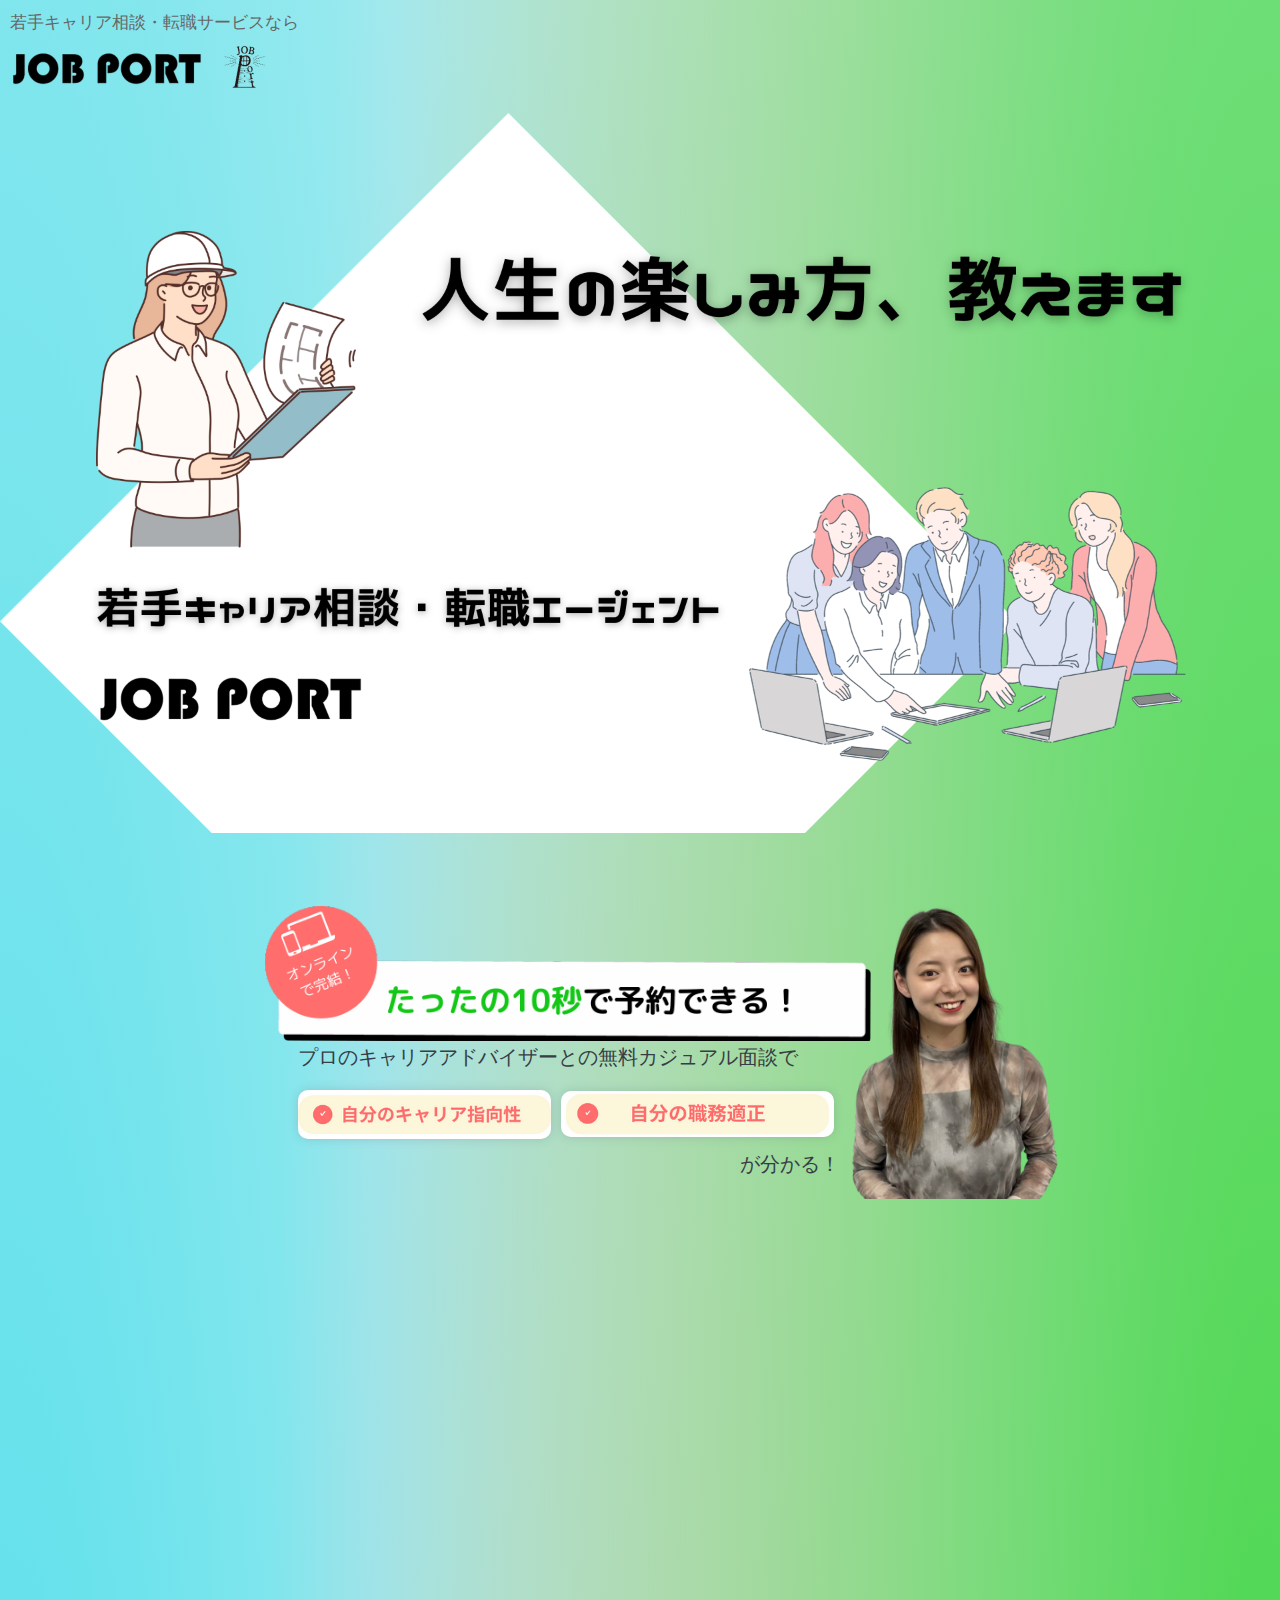
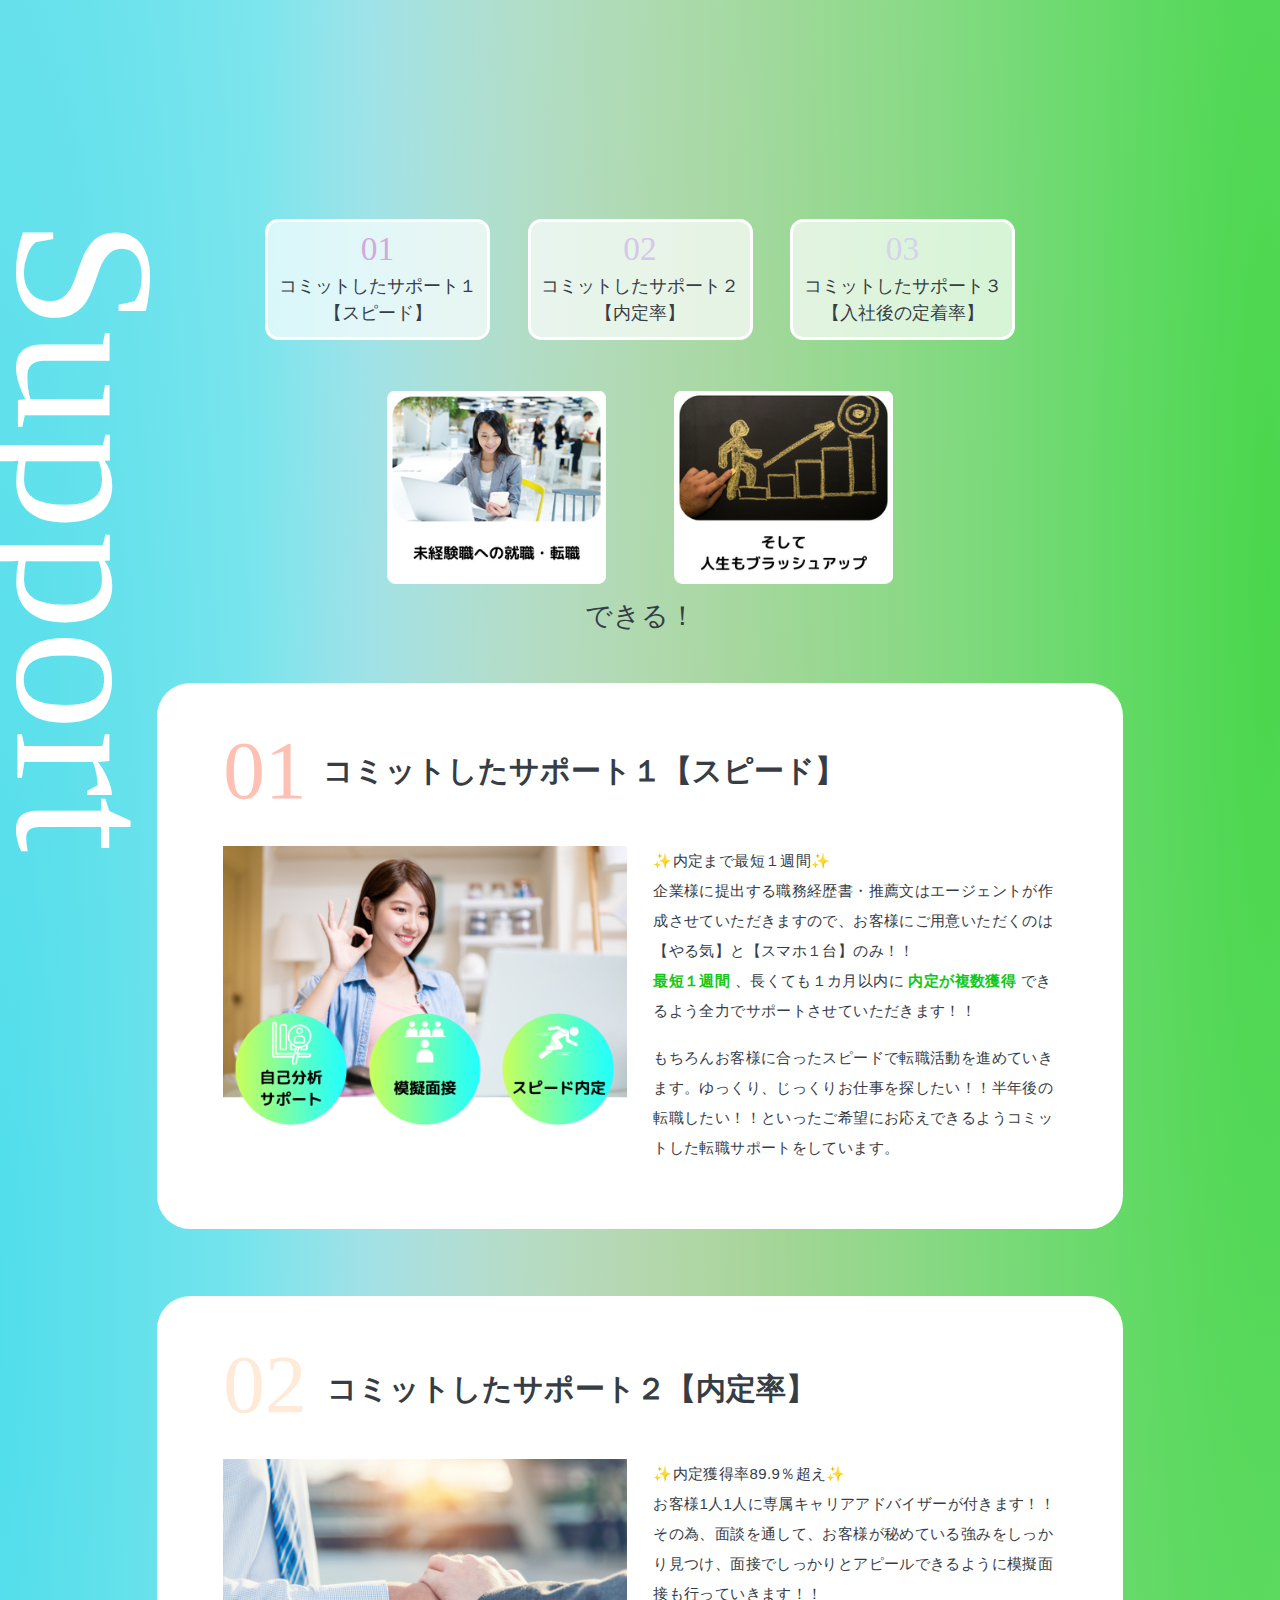
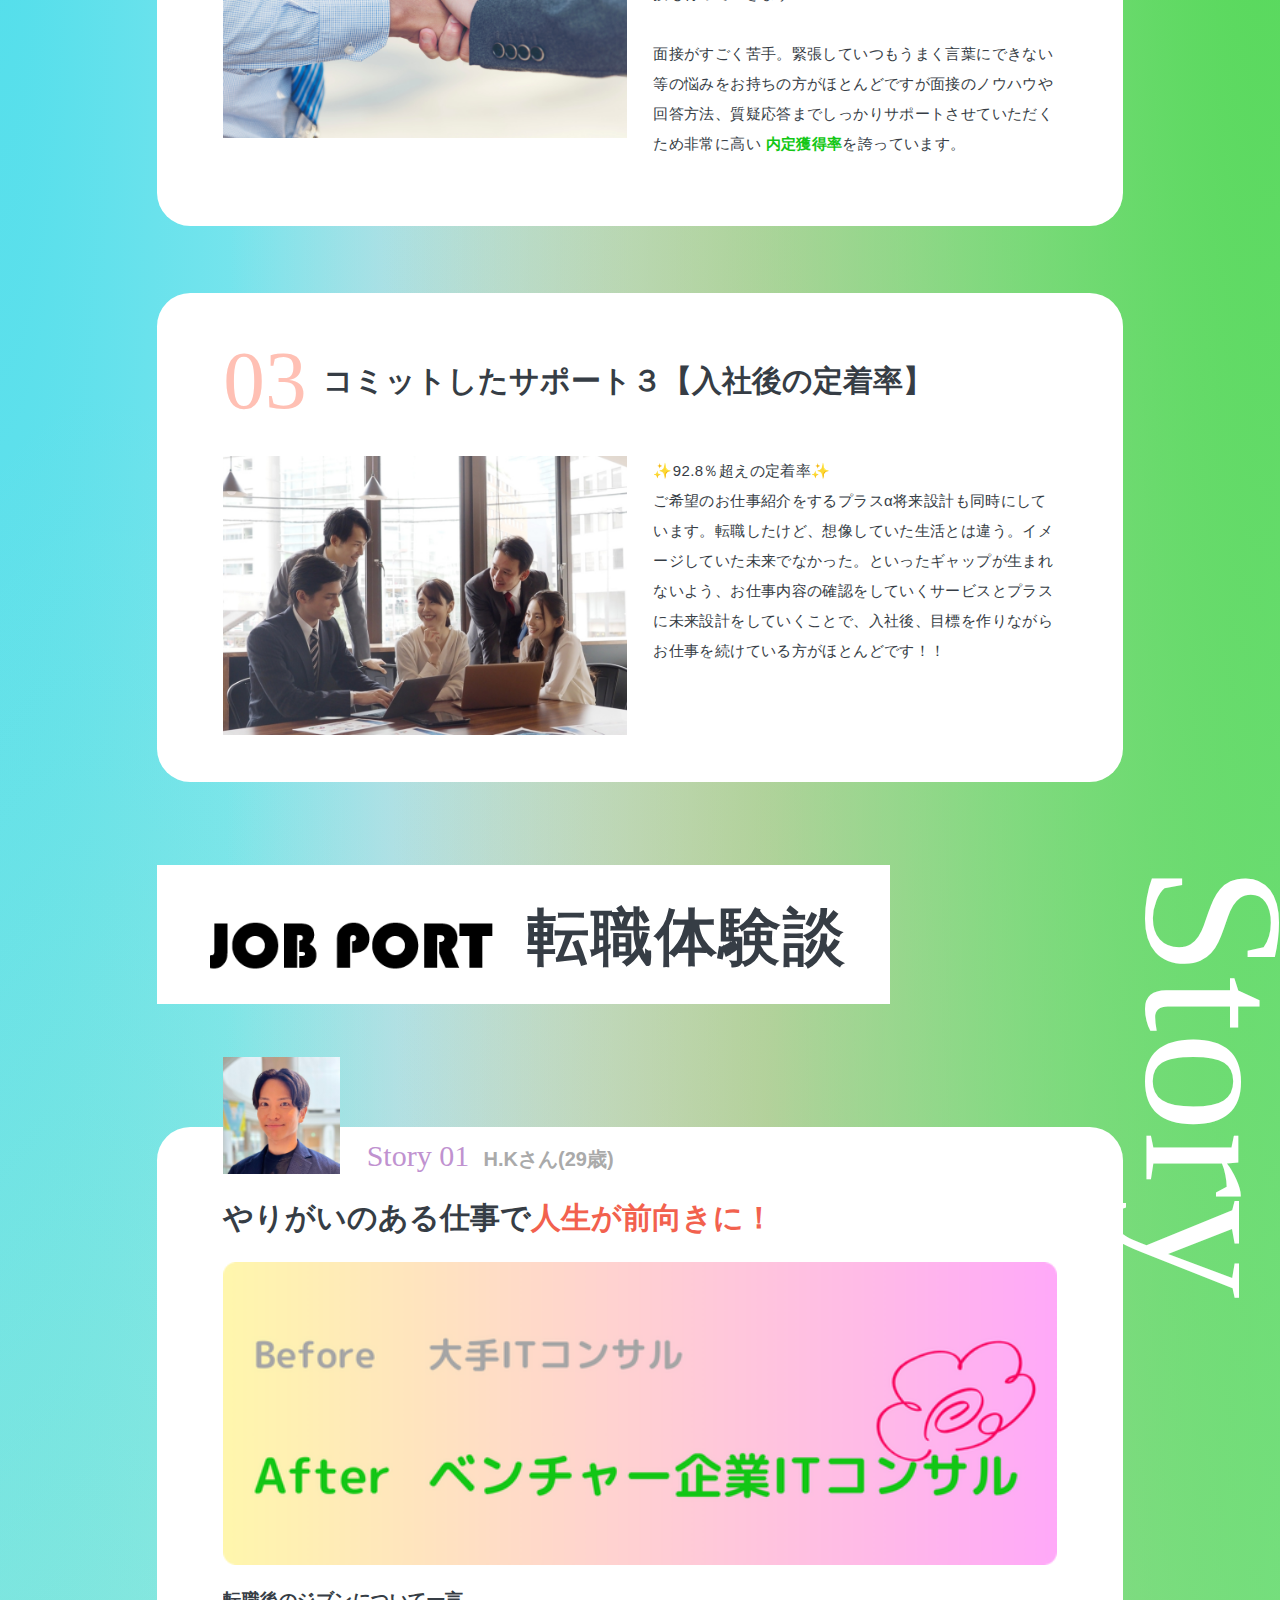
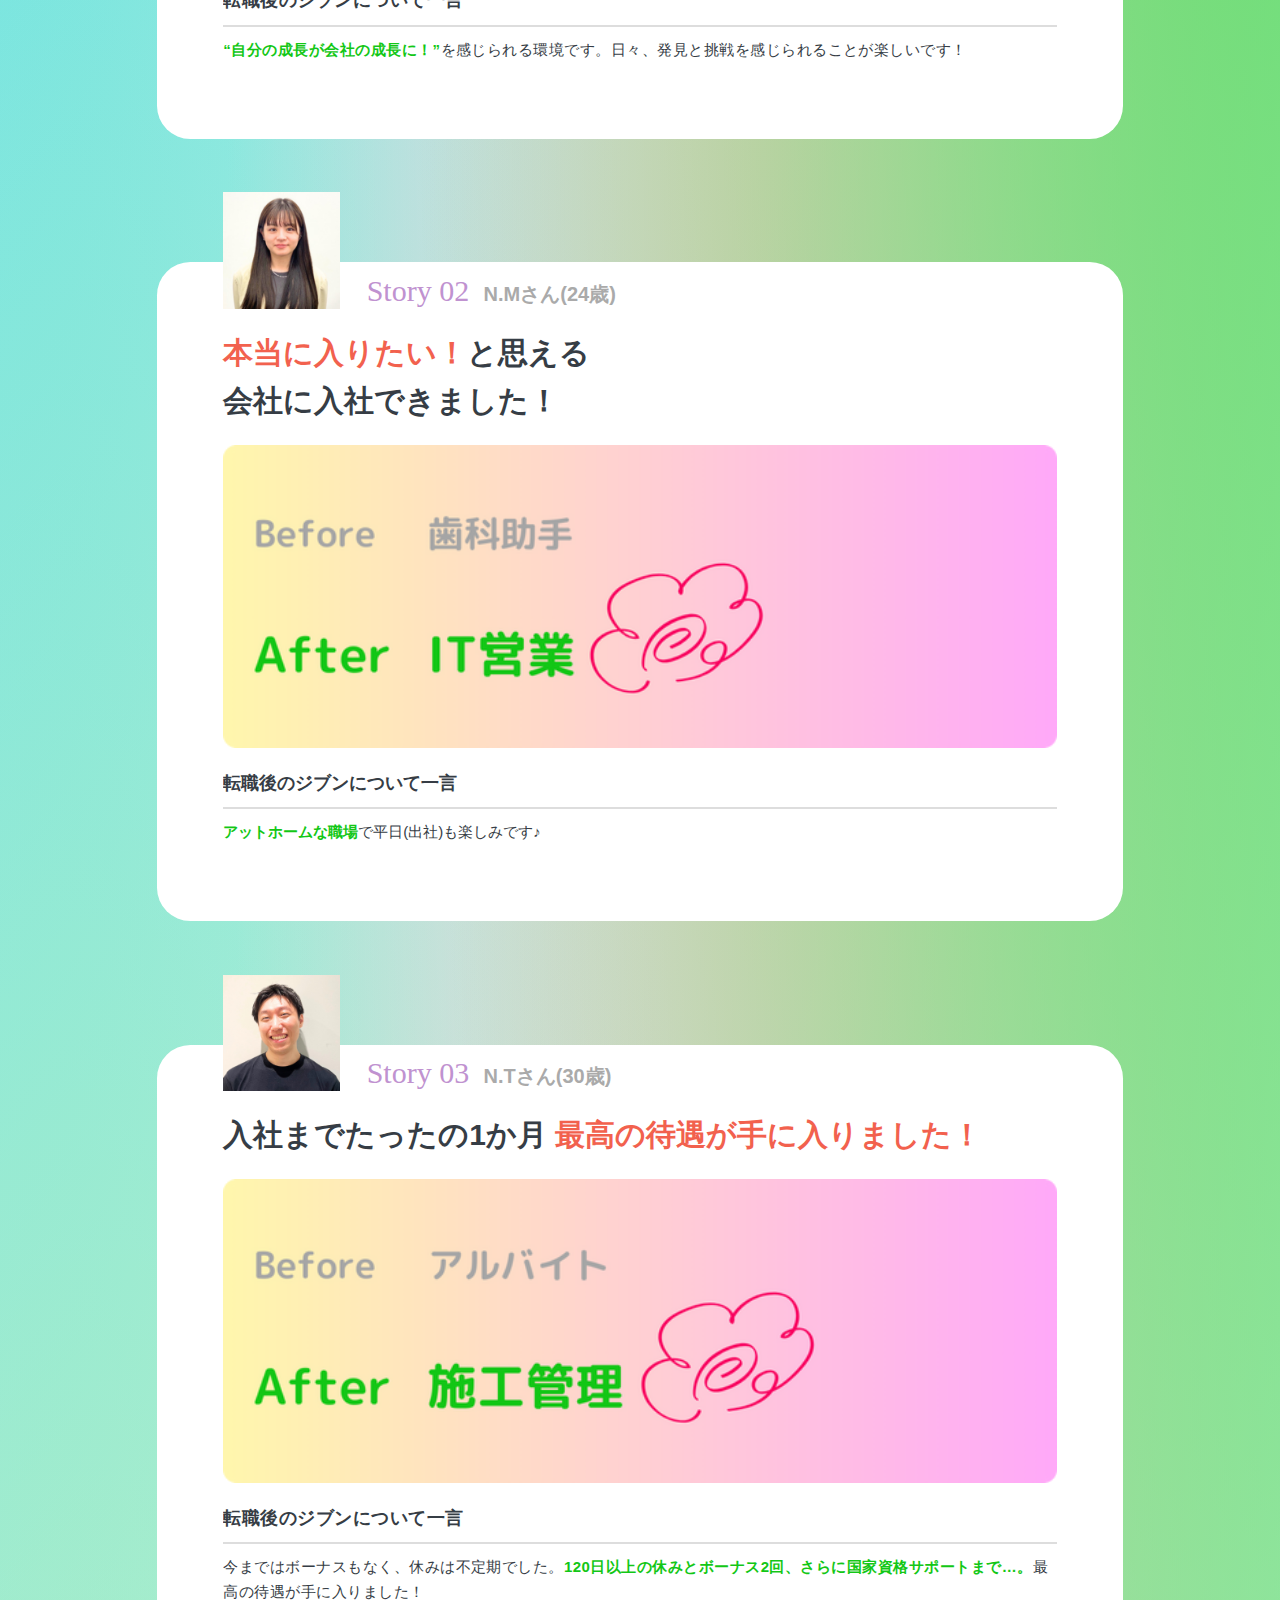
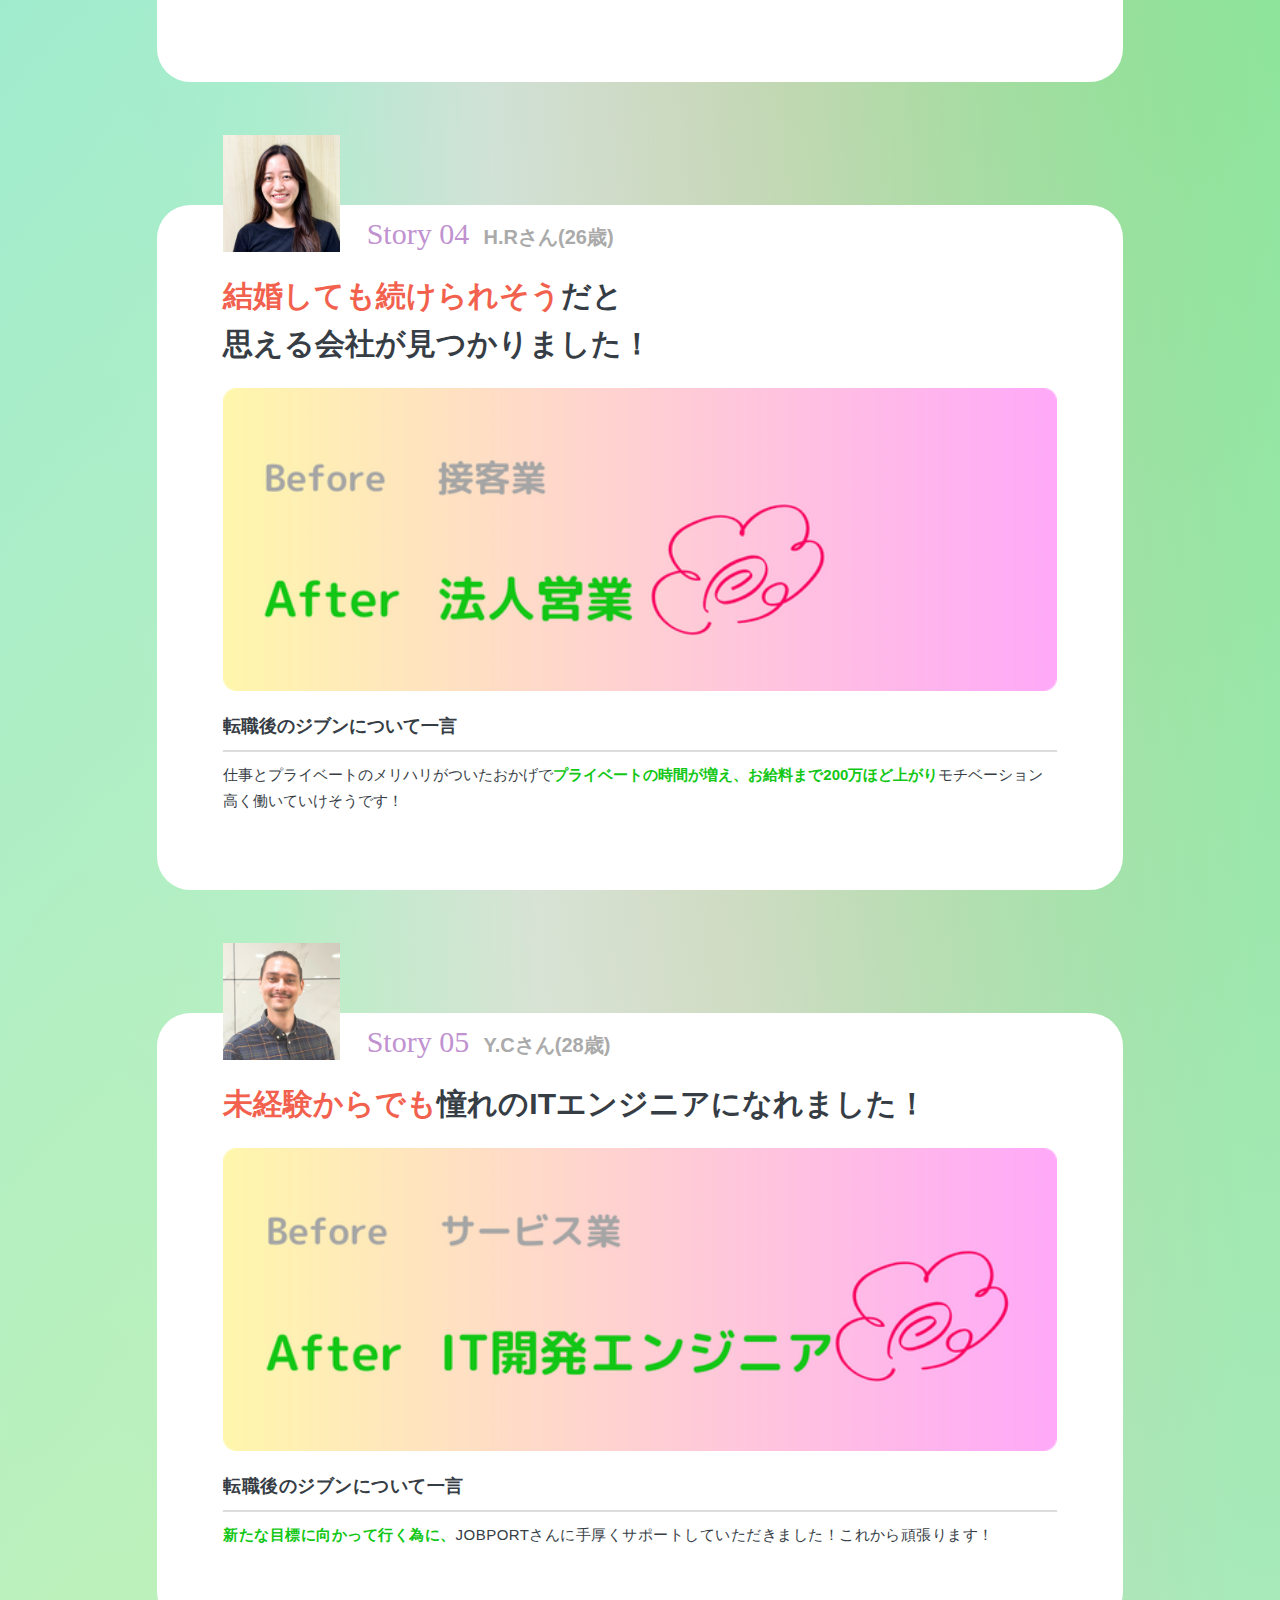
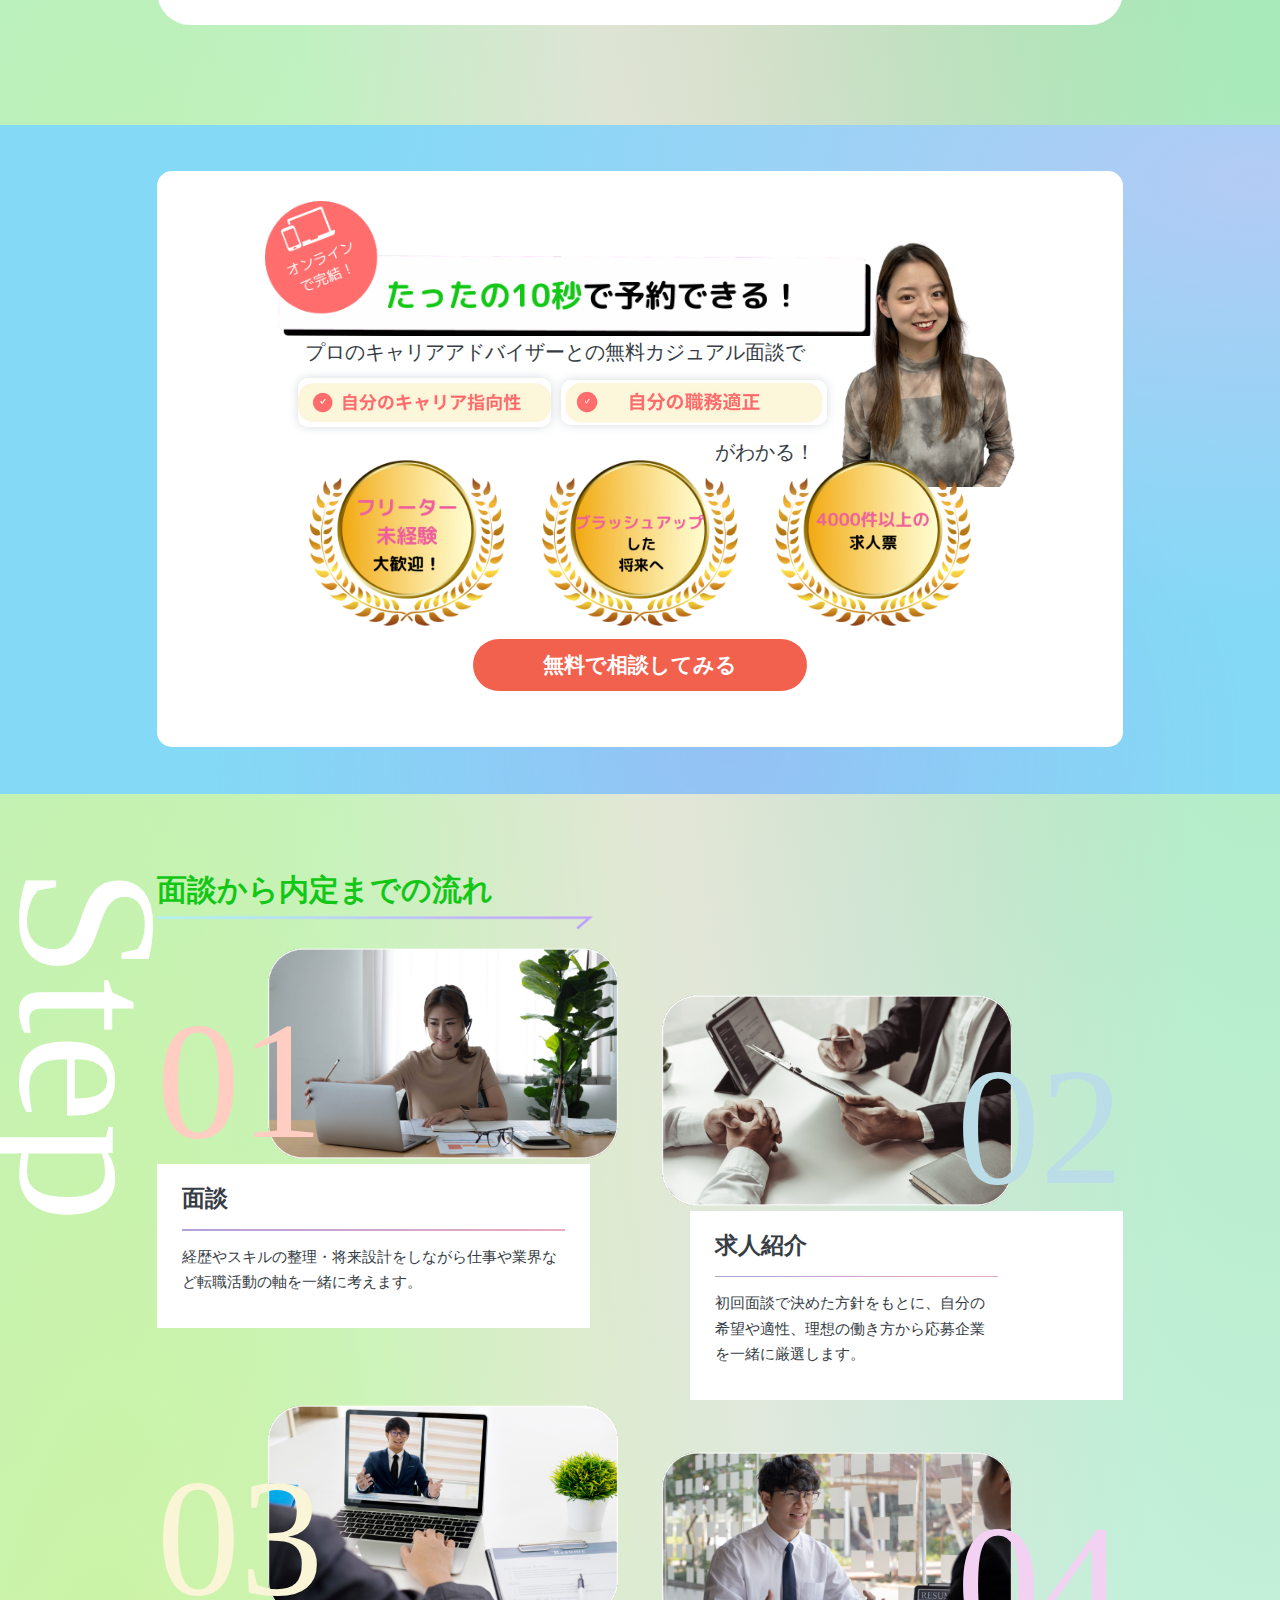
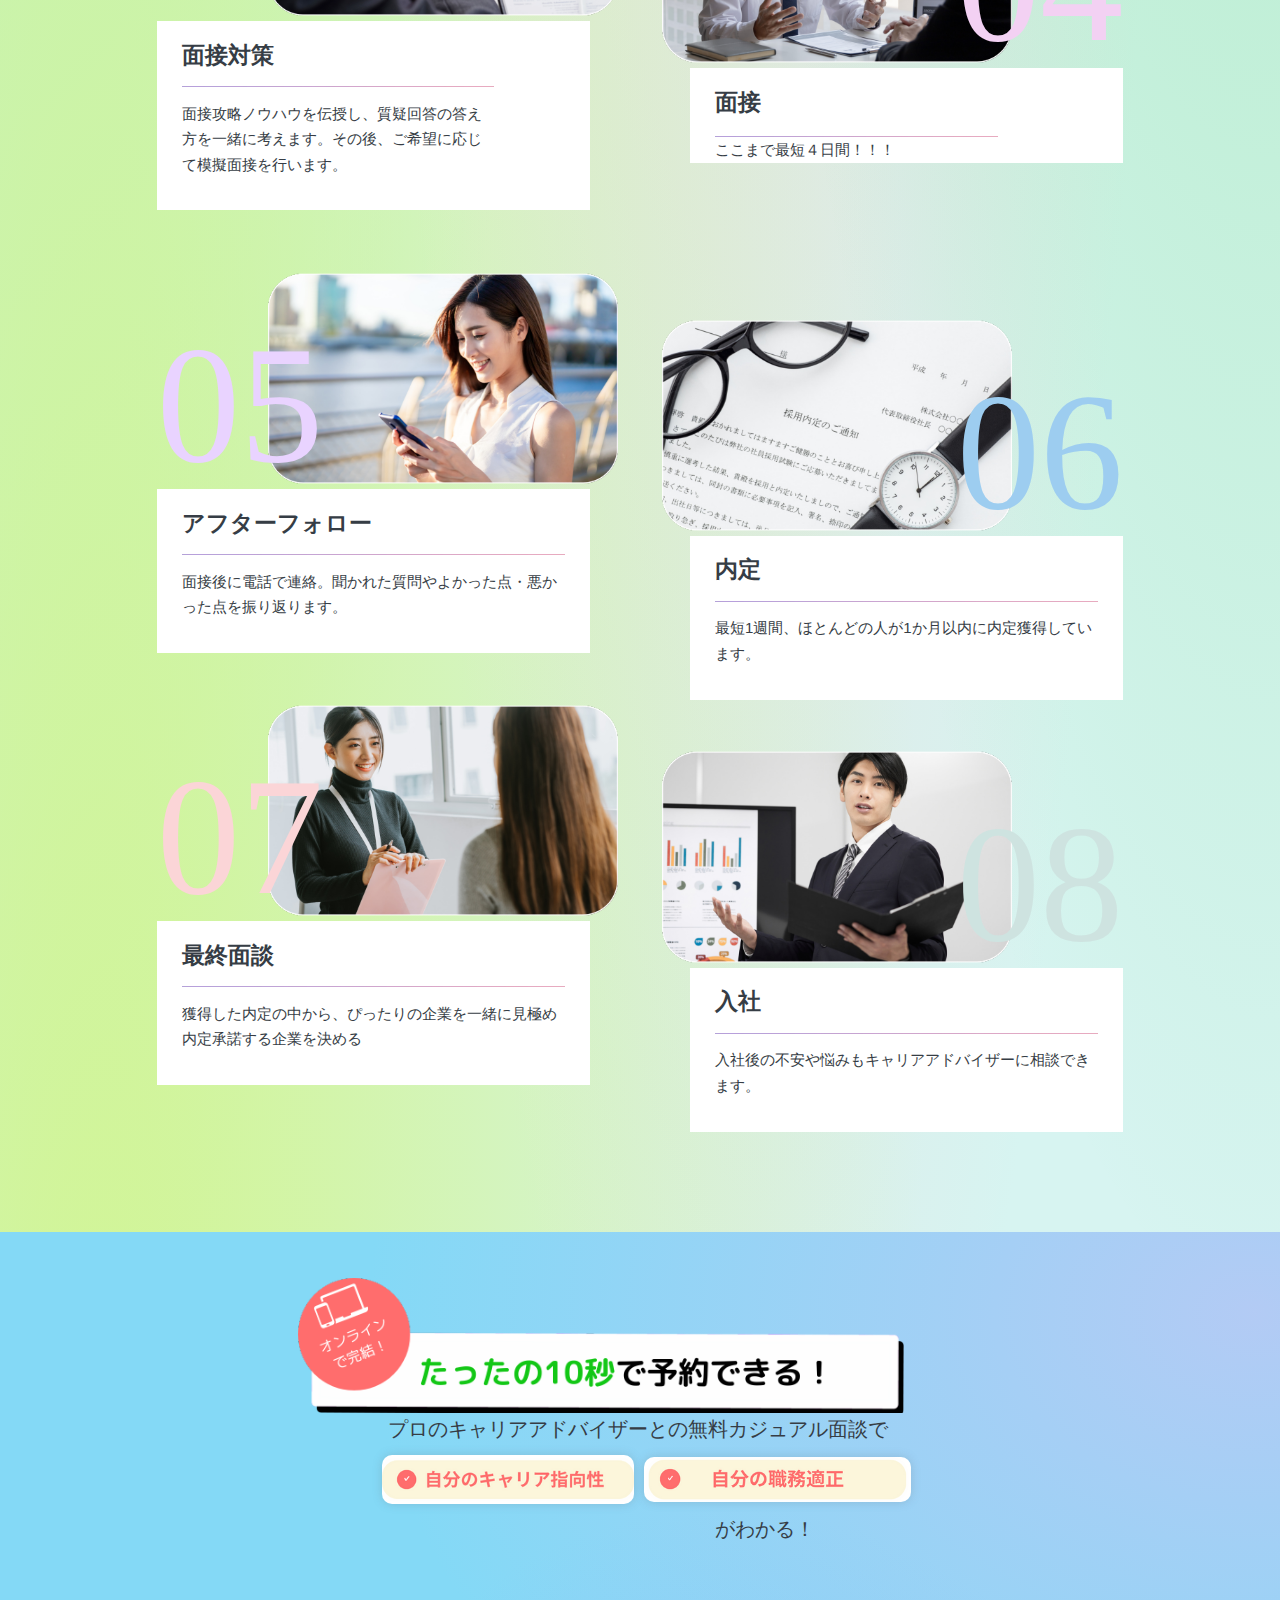
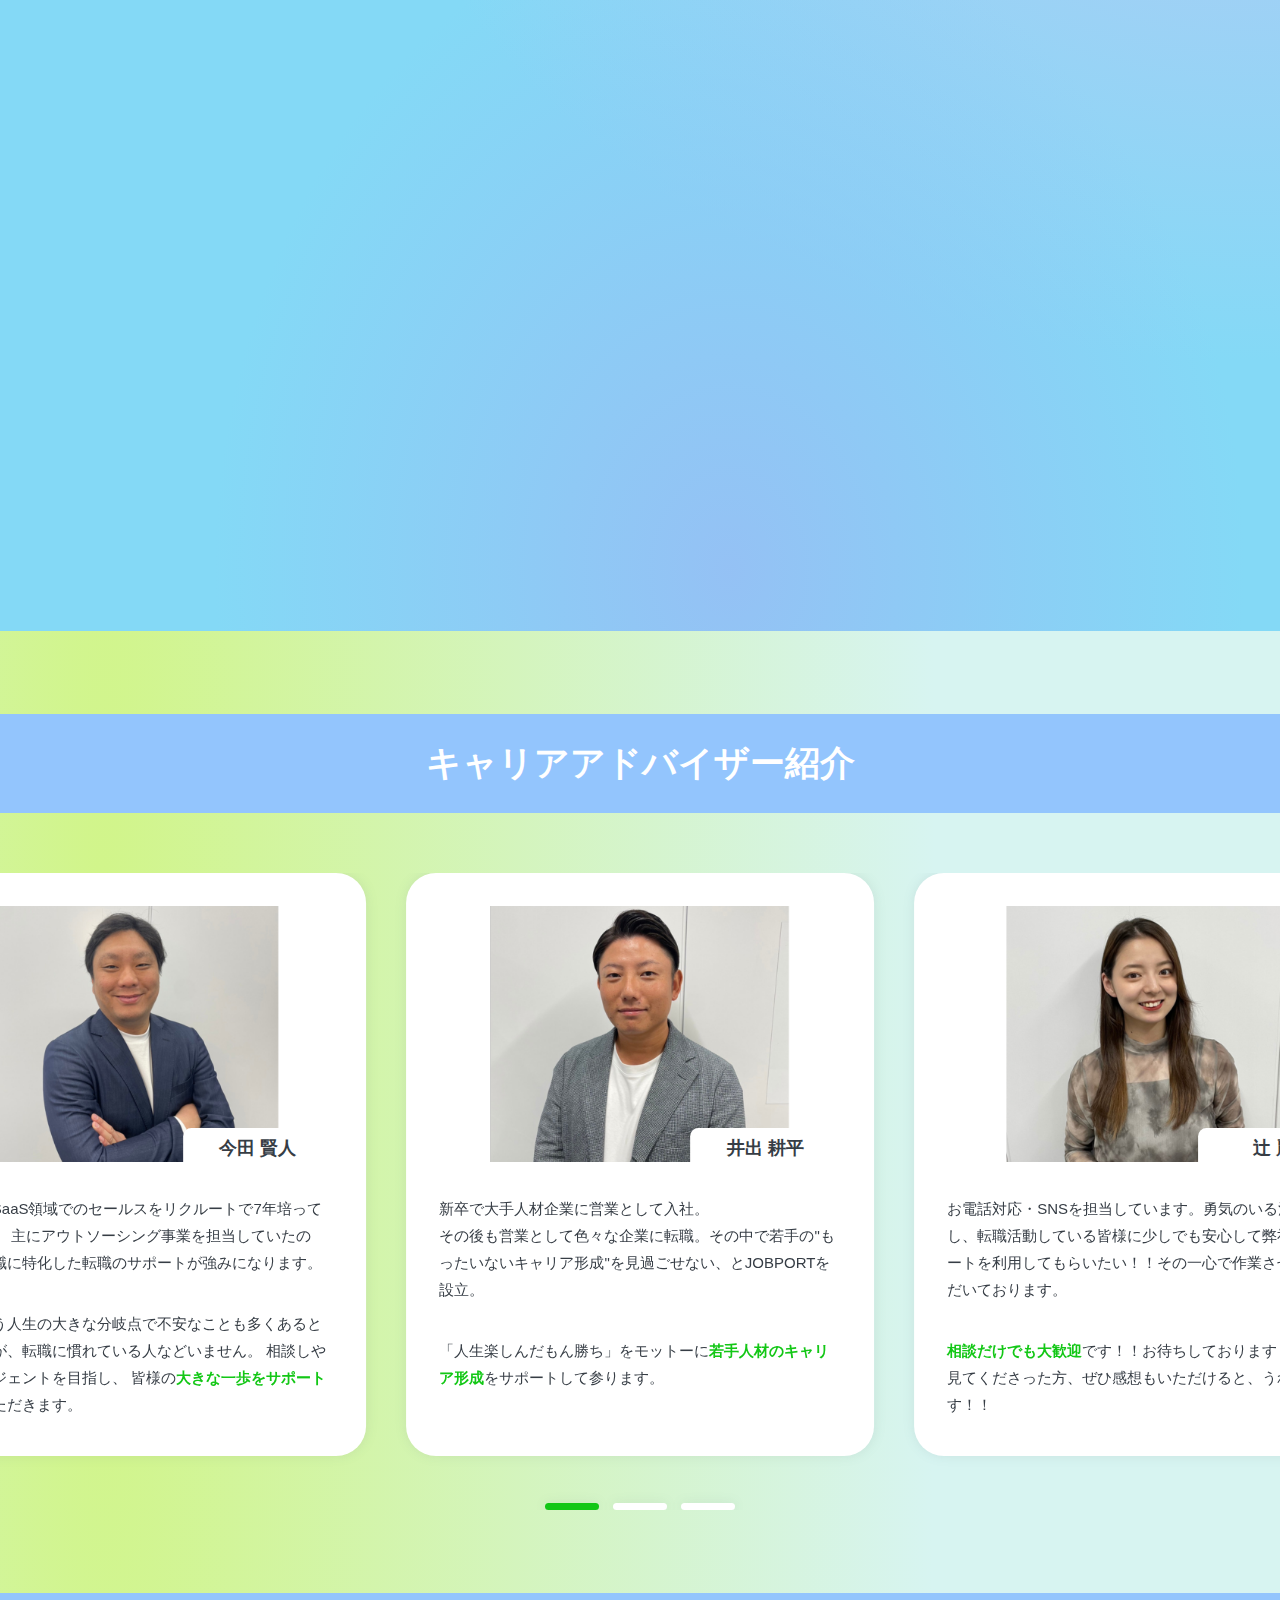
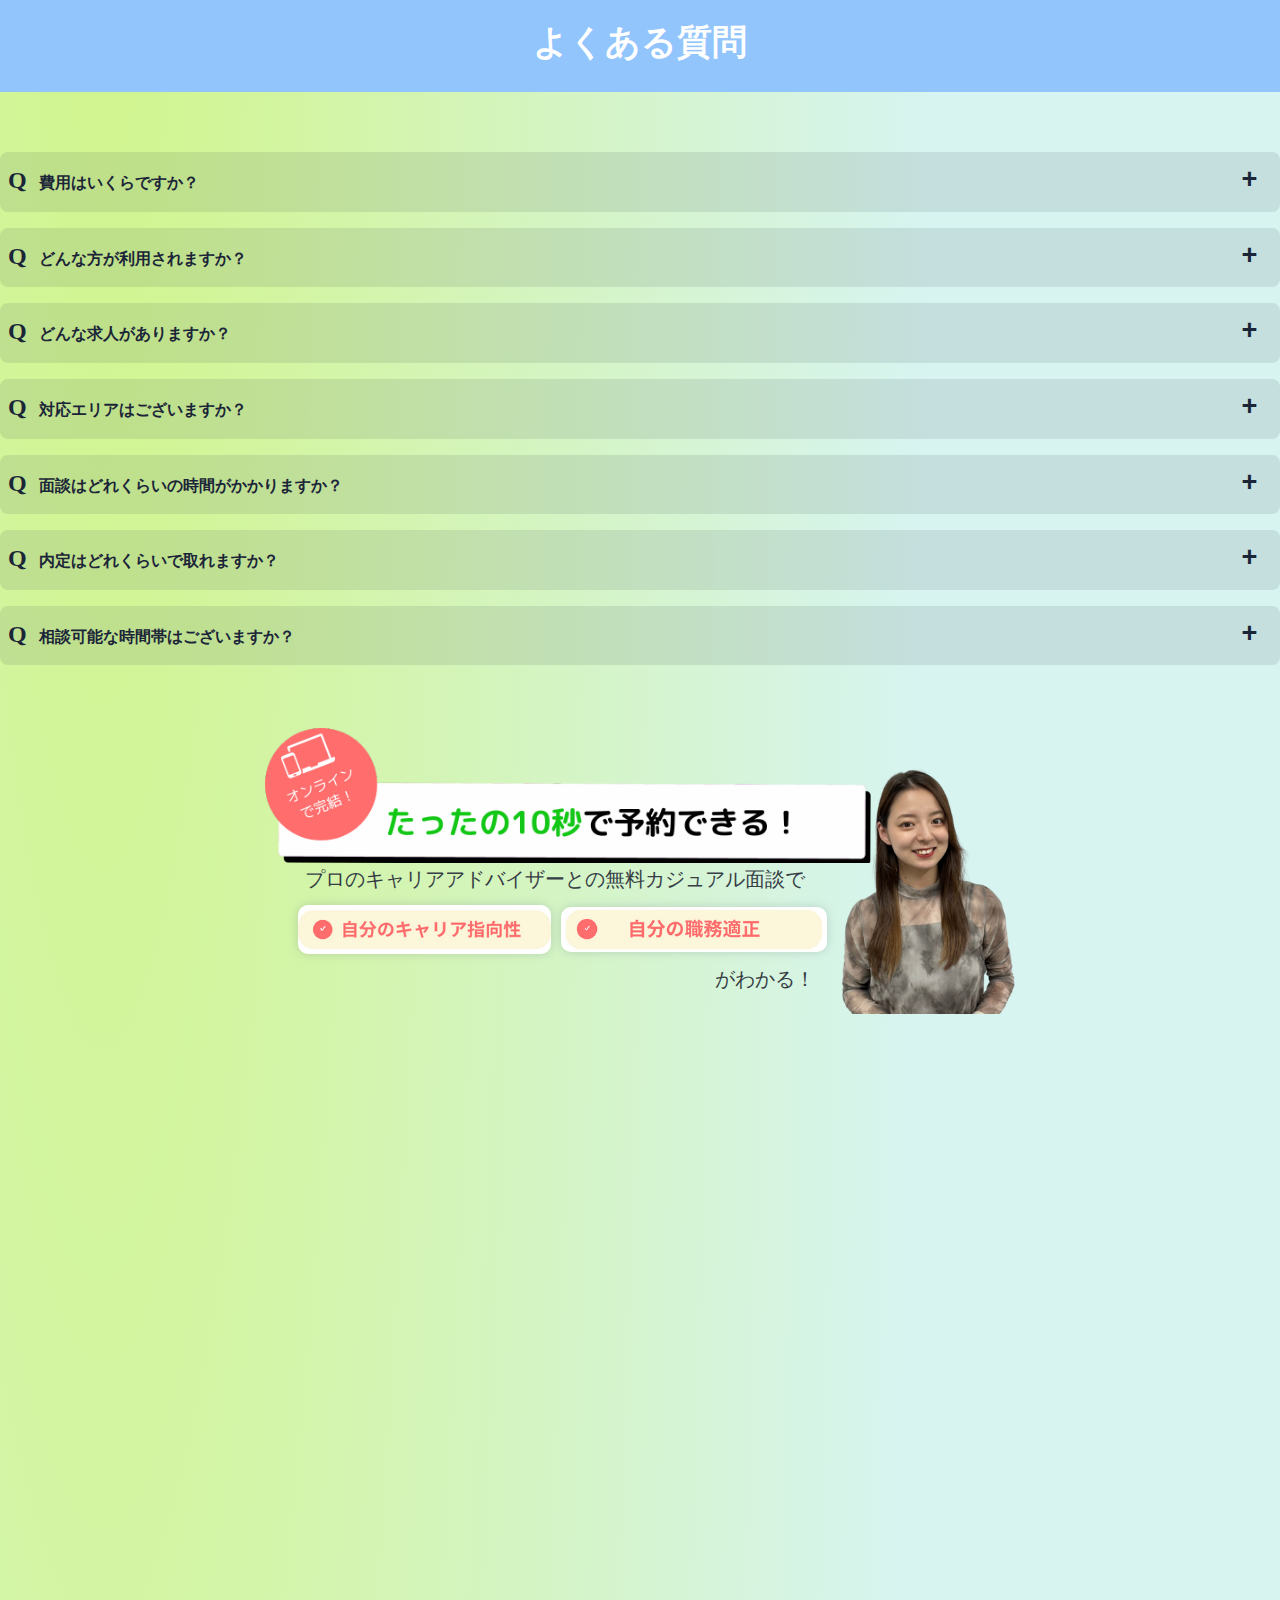
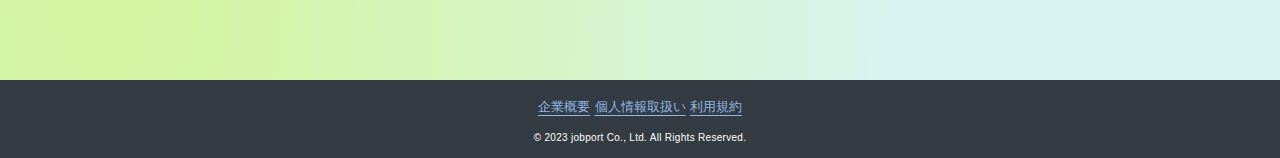
==== commit 4e93d7c2: "change CA area for imada" ====
--- a/index.html
+++ b/index.html
@@ -820,13 +820,16 @@
                                 class="rounded-[0.32rem] w-full">
                             <p
                                 class="absolute right-0 bottom-0 text-28 md:text-22 font-bold bg-white w-o-180 text-center rounded-tl-[0.1rem] pt-o-8">
-                                高橋 建</p>
+                                今田 賢人</p>
                         </div>
                         <div class="text-24 md:text-18 leading-o-18">
-                            <p>転職という【人生のターニングポイント】で人生をより豊かで華やかにできるキャリアアドバイザーでありたいと私は考えております。</p>
+                            <p>前職ではSaaS領域でのセールスをリクルートで7年培ってきました。
+                                主にアウトソーシング事業を担当していたので、営業職に特化した転職のサポートが強みになります。
+                                </p>
                             <p class="mb-o-40"> </p>
-                            <p>不安や悩みに共に向き合い、自分自身では見つけ出すことが難しい<span
-                                    class="text-[#13C716] font-bold">「あなたにしかない魅力」</span>を見つけるサポートをいたします。</p>
+                            <p>転職という人生の大きな分岐点で不安なことも多くあると思いますが、転職に慣れている人などいません。
+                                相談しやすいエージェントを目指し、 皆様の<span
+                                    class="text-[#13C716] font-bold">大きな一歩をサポート</span>させていただきます。</p>
                         </div>
                     </div>
                 </div>
